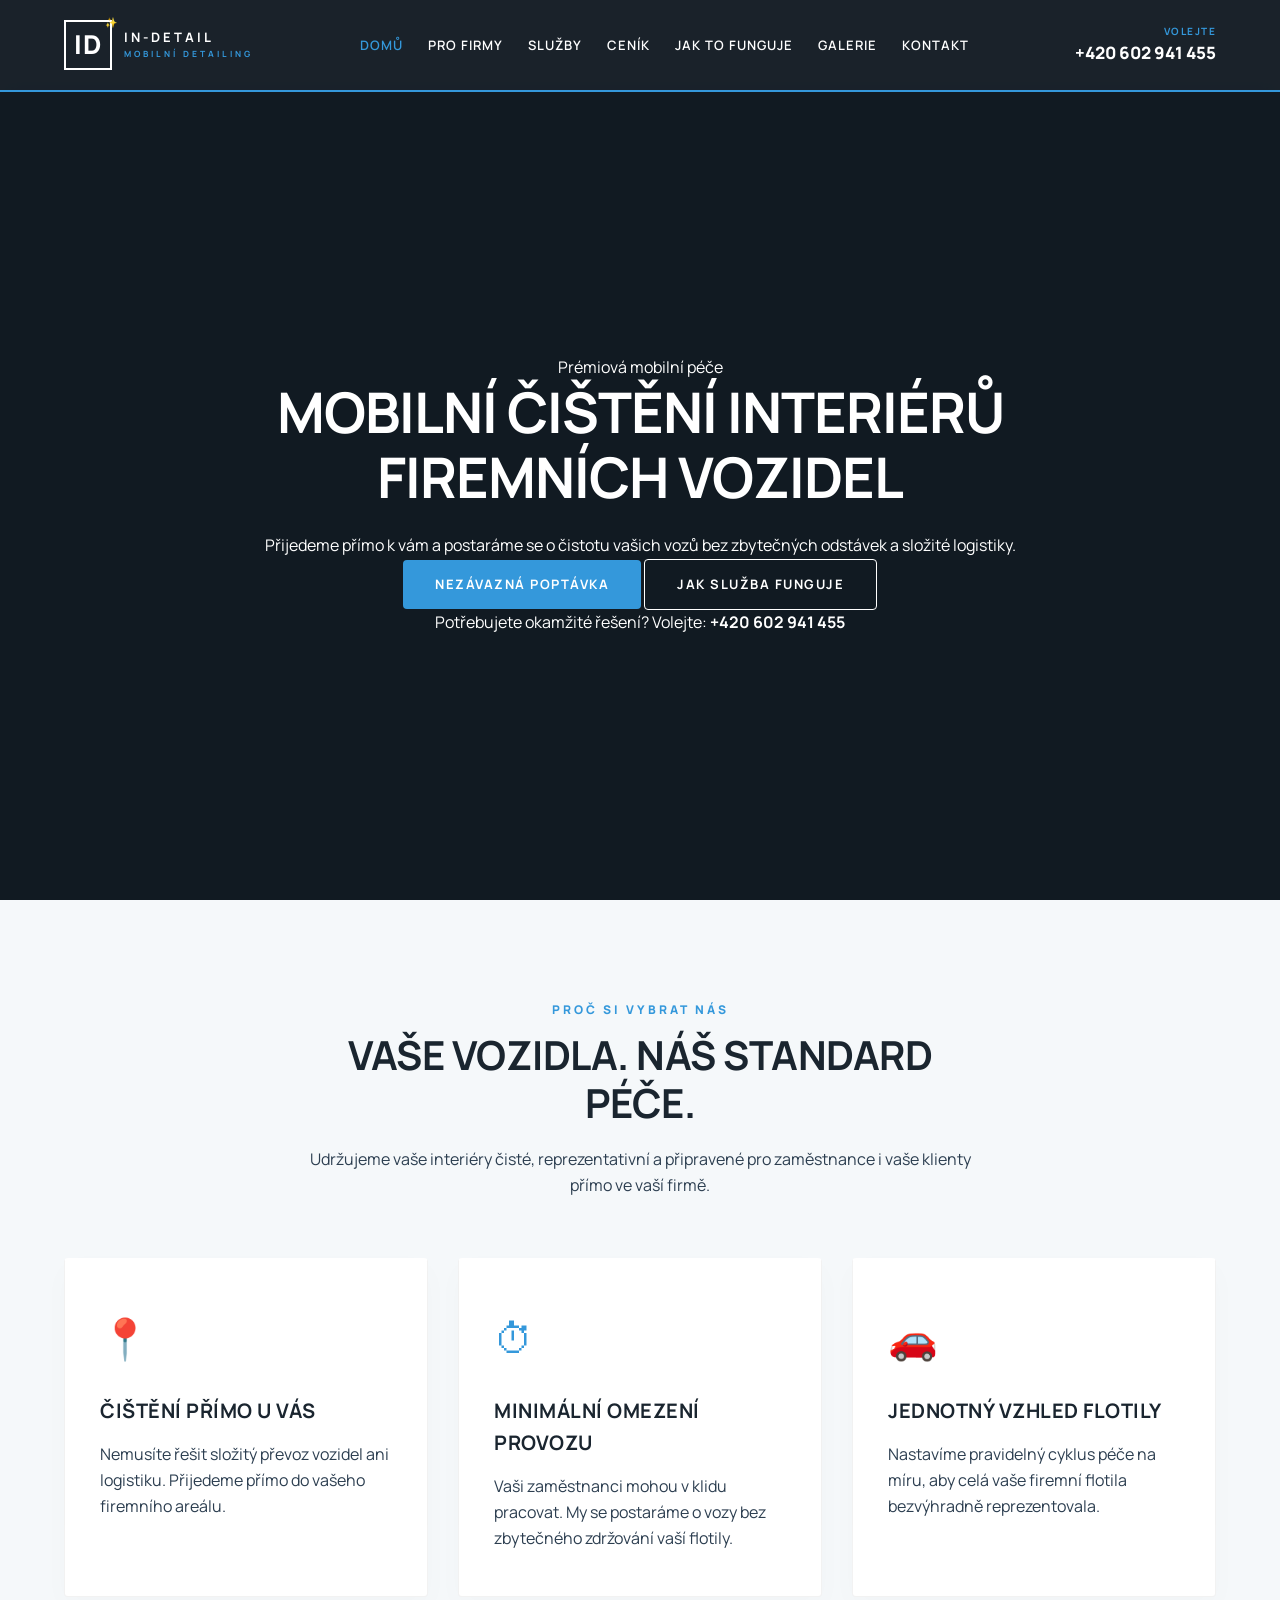
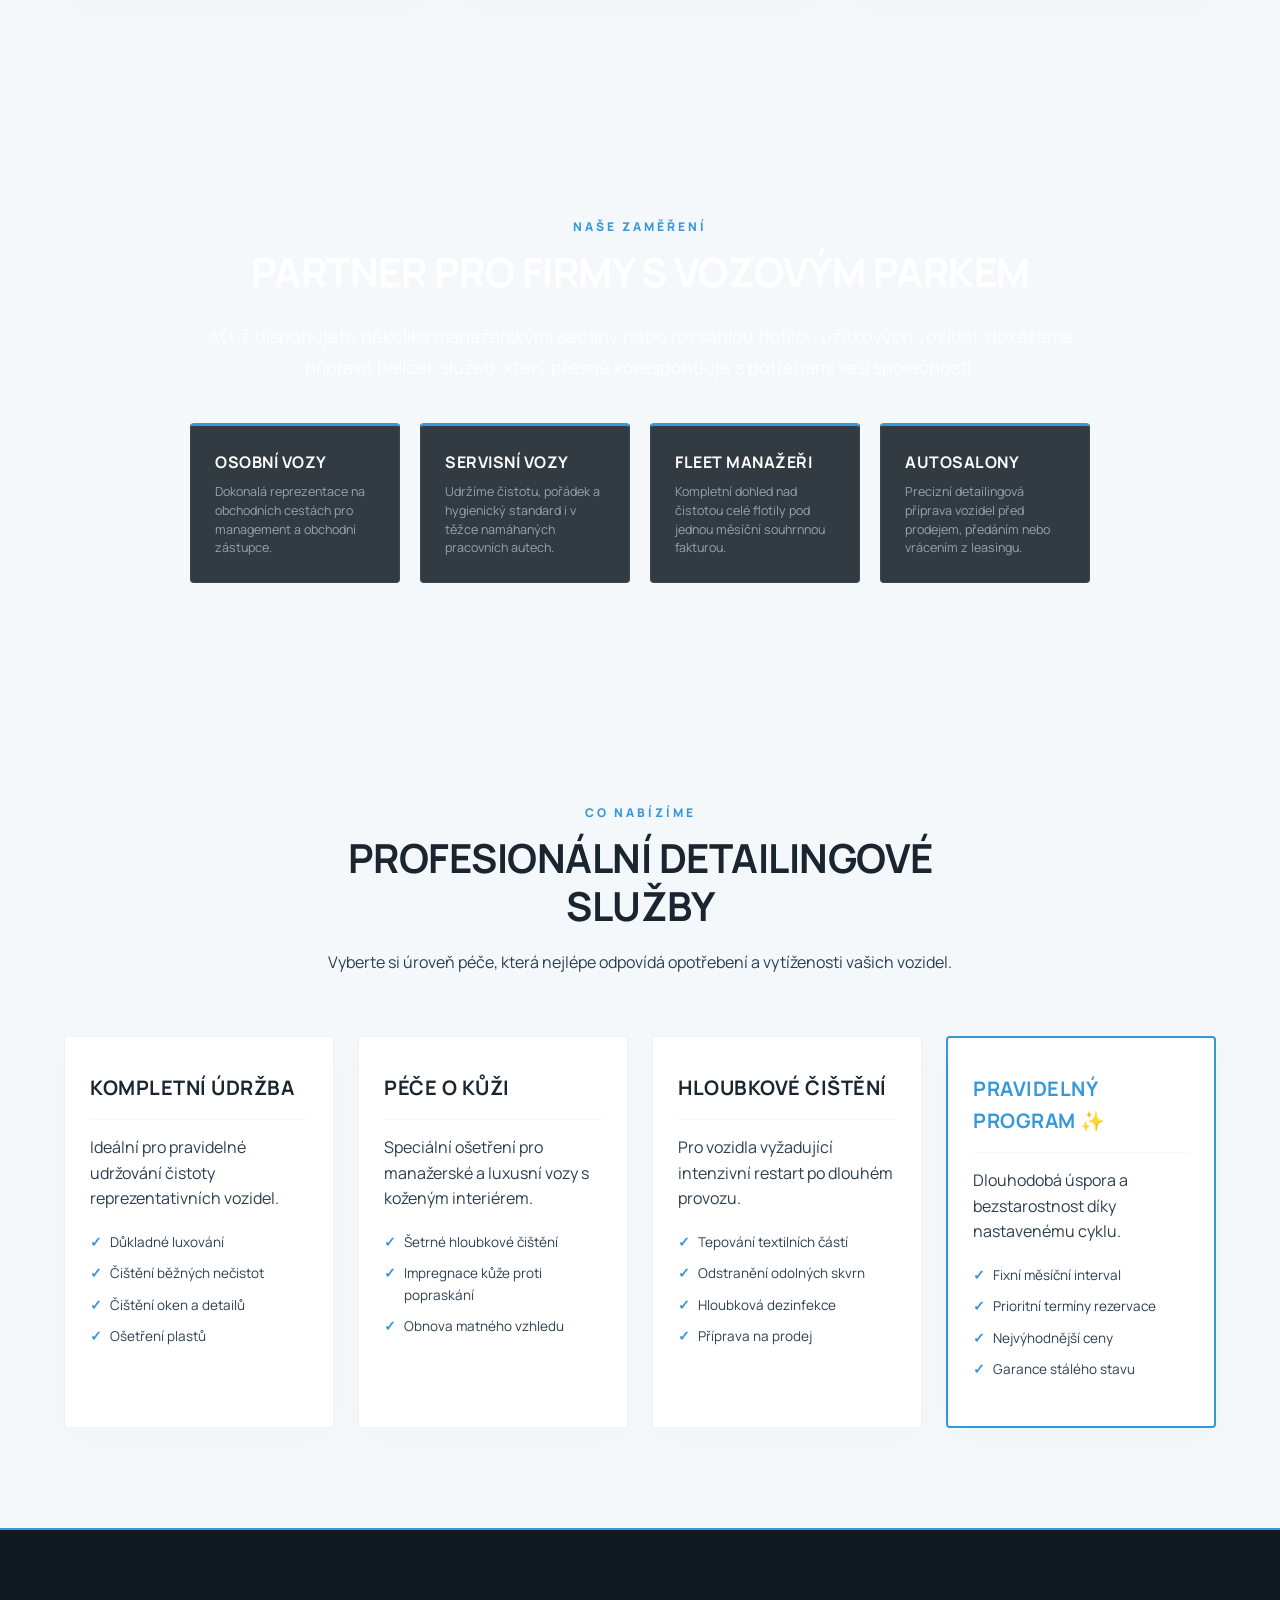
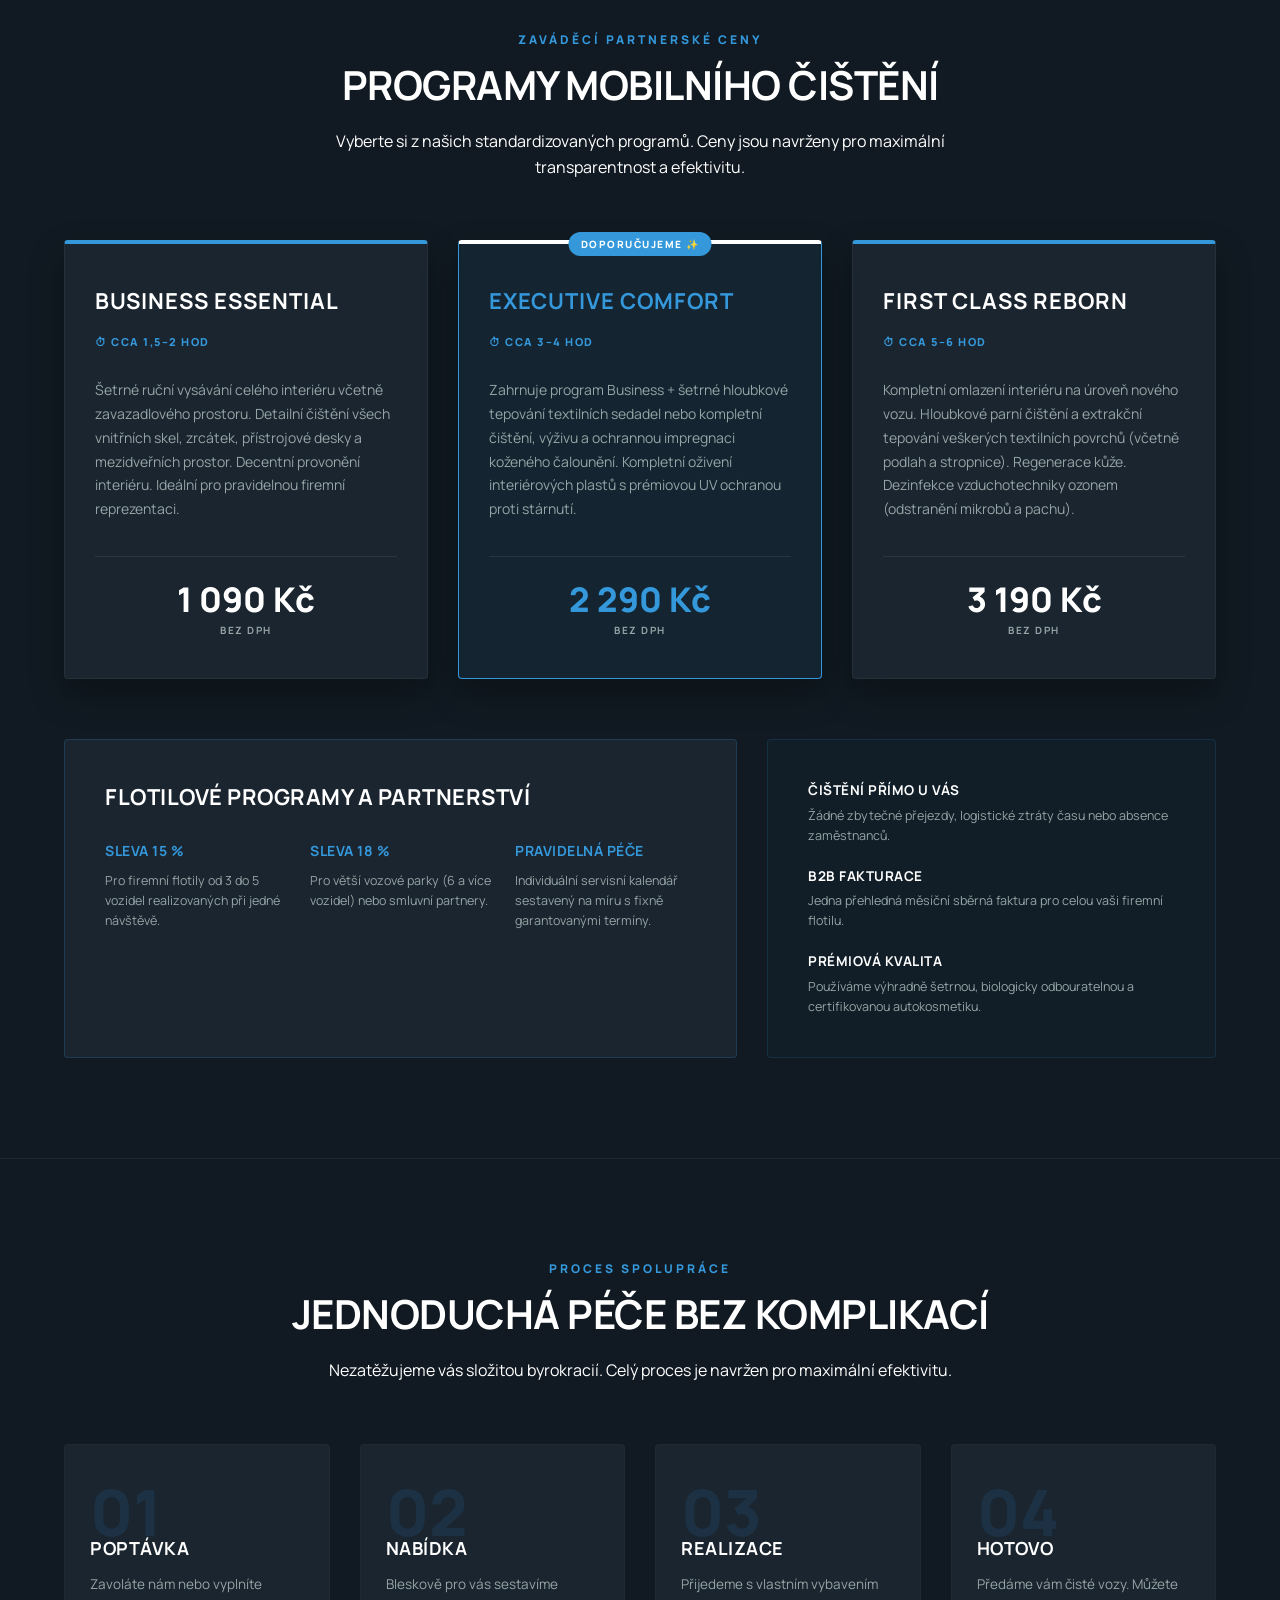
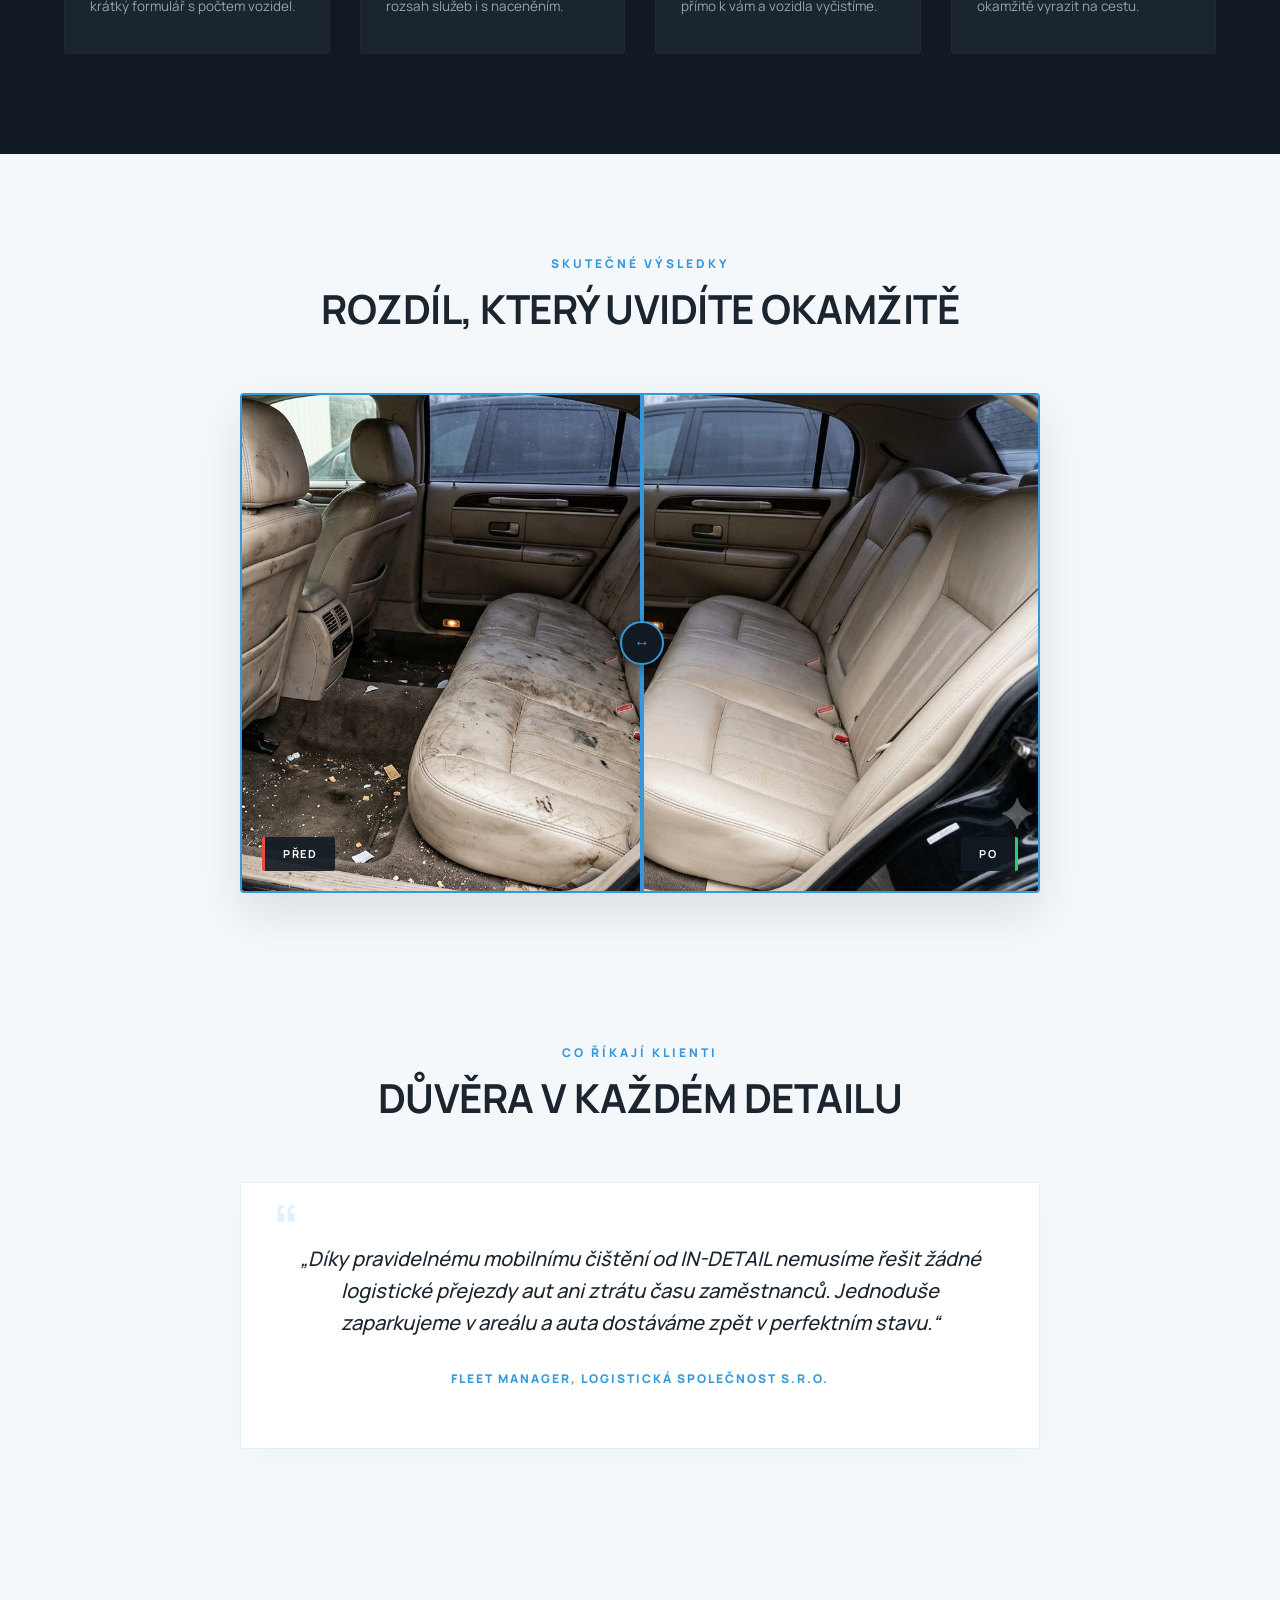
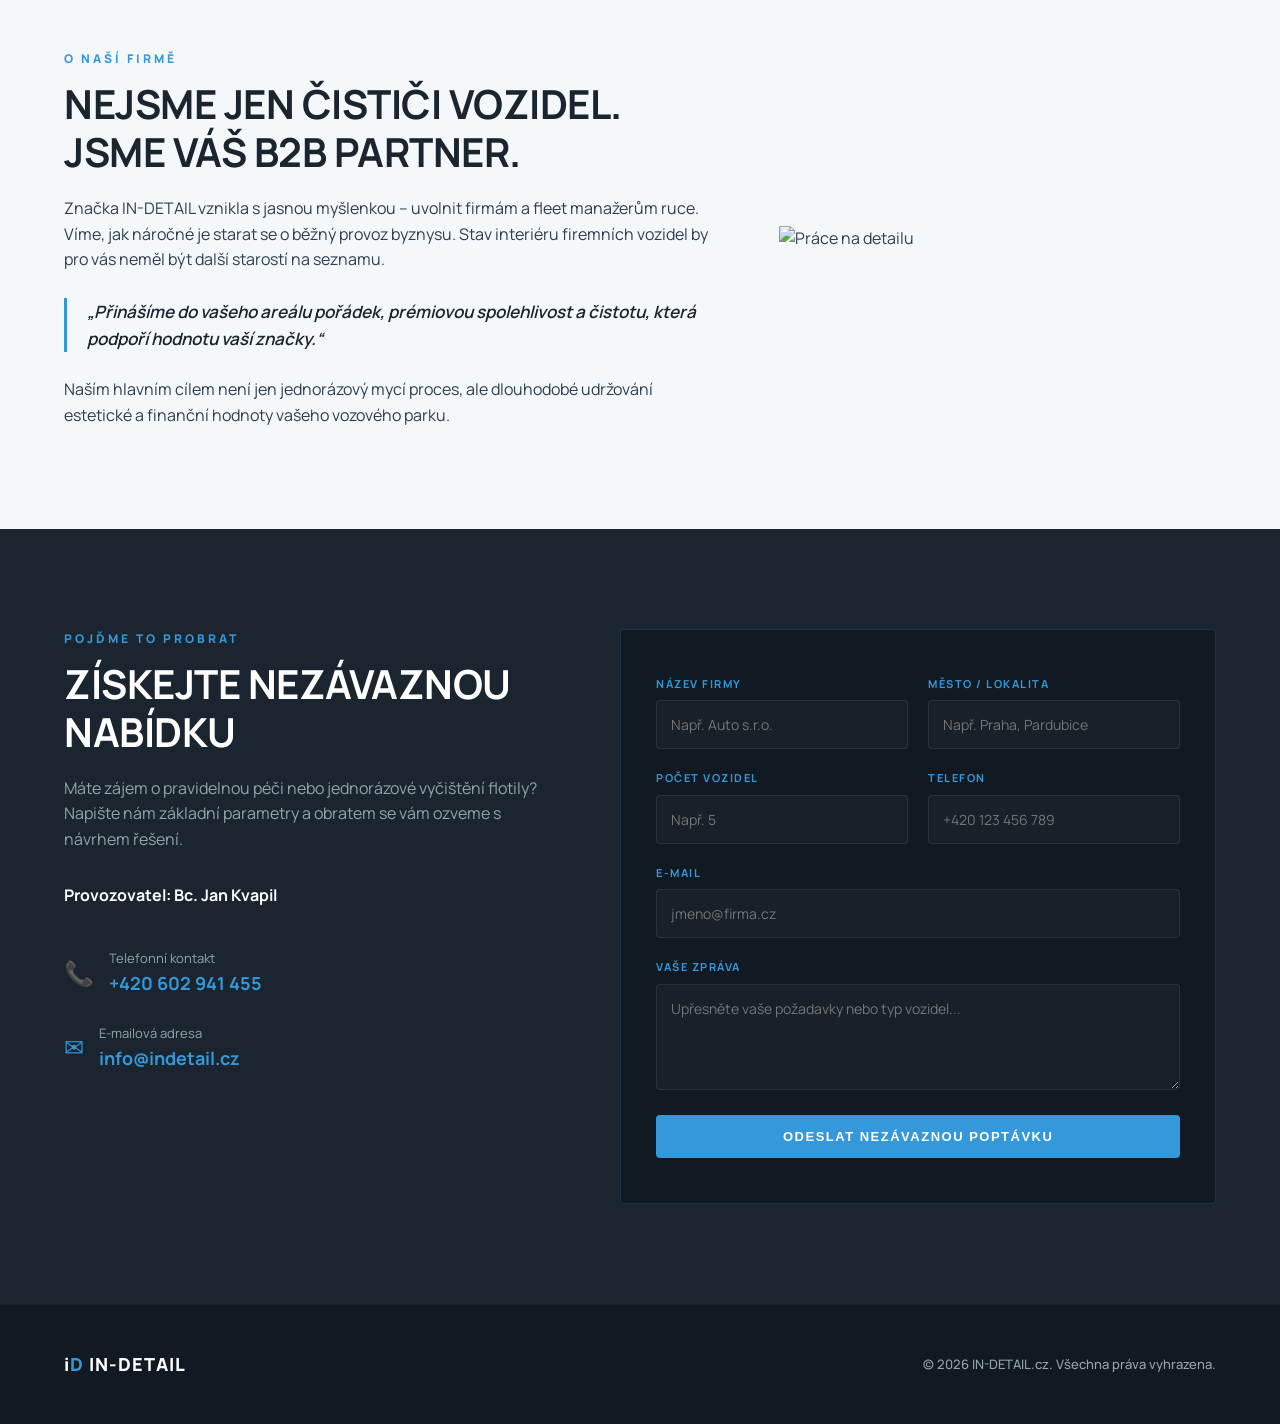
==== index.html @ 108b1999 "Remove slider instruction text from index.html Removed instructional text about using the slider." ====
<!DOCTYPE html>
<html lang="cs">
<head>
    <meta charset="UTF-8">
    <meta name="viewport" content="width=device-width, initial-scale=1.0">
    <title>IN-DETAIL | Mobilní čištění interiérů firemních vozidel</title>
    <link rel="preconnect" href="https://fonts.googleapis.com">
    <link rel="preconnect" href="https://fonts.gstatic.com" crossorigin>
    <link href="https://fonts.googleapis.com/css2?family=Manrope:wght@300;400;500;600;700;800&display=swap" rel="stylesheet">
    
    <style>
        /* --- DESIGN SYSTEM - IN-DETAIL BRANDING (PODLE NÁVRHU INSTAGRAMU) --- */
        :root {
            --primary-dark: #1a252f;      /* Temně antracitová (hlavní pozadí sekcí) */
            --secondary-dark: #111a22;    /* Ještě tmavší šedá pro menu a karty */
            --accent-blue: #3498db;       /* Safírově modrá pro akcenty a důležitá tlačítka */
            --accent-blue-hover: #2980b9; /* Tmavší modrá při najetí myší */
            --bg-light: #f5f8fa;          /* Světlé čisté pozadí pro střídání sekcí */
            --text-dark: #2c3e50;         /* Tmavé písmo pro čitelnost na světlém */
            --text-light: #ffffff;        /* Čistě bílá pro tmavé sekce */
            --text-muted: #95a5a6;        /* Tlumená šedá pro vedlejší texty */
            --font-body: 'Manrope', sans-serif;
            --transition-smooth: all 0.3s cubic-bezier(0.25, 0.8, 0.25, 1);
        }

        /* --- ZÁKLADNÍ RESET --- */
        * {
            box-sizing: border-box;
            margin: 0;
            padding: 0;
            scroll-behavior: smooth;
        }

        body {
            font-family: var(--font-body);
            color: var(--text-dark);
            background-color: var(--bg-light);
            line-height: 1.6;
            overflow-x: hidden;
            padding-top: 90px; /* Kompenzace pro fixní menu */
        }

        h1, h2, h3, h4 {
            font-family: var(--font-body);
            font-weight: 700;
            color: var(--primary-dark);
            letter-spacing: -0.5px;
        }

        a {
            text-decoration: none;
            color: inherit;
            transition: var(--transition-smooth);
        }

        ul {
            list-style: none;
        }

        img {
            max-width: 100%;
            height: auto;
            display: block;
        }

        .container {
            width: 100%;
            max-width: 1200px;
            margin: 0 auto;
            padding: 0 24px;
        }

        /* --- TLAČÍTKA (PRÉMIOVÝ DESIGN) --- */
        .btn {
            display: inline-flex;
            align-items: center;
            justify-content: center;
            padding: 14px 32px;
            font-weight: 700;
            font-size: 13px;
            text-transform: uppercase;
            letter-spacing: 1.5px;
            border-radius: 4px; /* Ostré/minimalistické rohy z návrhu */
            transition: var(--transition-smooth);
            cursor: pointer;
            border: none;
        }

        .btn-primary {
            background-color: var(--accent-blue);
            color: var(--text-light);
        }

        .btn-primary:hover {
            background-color: var(--accent-blue-hover);
            transform: translateY(-2px);
            box-shadow: 0 5px 15px rgba(52, 152, 219, 0.3);
        }

        .btn-secondary {
            background-color: transparent;
            color: var(--text-light);
            border: 1.5px solid var(--text-light);
        }

        .btn-secondary:hover {
            background-color: var(--text-light);
            color: var(--secondary-dark);
            transform: translateY(-2px);
        }

        /* --- HLAVIČKA (STICKY HEADER & NAV) --- */
        header {
            position: fixed;
            top: 0;
            left: 0;
            width: 100%;
            background-color: rgba(17, 26, 34, 0.96); /* Tmavě modrošedá z grafiky */
            backdrop-filter: blur(10px);
            z-index: 1000;
            border-bottom: 2px solid var(--accent-blue); /* Modrá linka z návrhu */
            padding: 20px 0;
            transition: var(--transition-smooth);
        }

        header.scrolled {
            padding: 14px 0;
            background-color: rgba(11, 17, 22, 0.98);
            box-shadow: 0 10px 30px rgba(0,0,0,0.3);
        }

        .nav-wrapper {
            display: flex;
            align-items: center;
            justify-content: space-between;
        }

        /* LOGO PODLE GRAFICKÉHO NÁVRHU */
        .logo-placeholder {
            display: flex;
            align-items: center;
            gap: 12px;
        }

        .logo-placeholder .logo-id {
            font-family: var(--font-body);
            font-size: 26px;
            font-weight: 800;
            color: var(--text-light);
            border: 2px solid var(--text-light);
            padding: 2px 8px;
            letter-spacing: 1px;
            position: relative;
        }

        /* Dekorační hvězdička (detail čistoty) nad logem */
        .logo-placeholder .logo-id::after {
            content: '✨';
            font-size: 10px;
            position: absolute;
            top: -8px;
            right: -8px;
        }

        .logo-placeholder .logo-text {
            font-size: 13px;
            font-weight: 700;
            letter-spacing: 3px;
            text-transform: uppercase;
            color: var(--text-light);
            line-height: 1.1;
        }

        .logo-placeholder .logo-text span {
            color: var(--accent-blue);
        }

        nav ul {
            display: flex;
            gap: 25px;
        }

        nav ul a {
            color: var(--text-light);
            font-size: 13px;
            font-weight: 600;
            text-transform: uppercase;
            letter-spacing: 1px;
        }

        nav ul a:hover, nav ul a.active {
            color: var(--accent-blue);
        }

        .nav-contact {
            display: flex;
            flex-direction: column;
            align-items: flex-end;
        }

        .nav-contact .phone-label {
            font-size: 10px;
            text-transform: uppercase;
            color: var(--accent-blue);
            letter-spacing: 1.5px;
            font-weight: 700;
        }

        .nav-contact .phone-number {
            font-weight: 800;
            font-size: 17px;
            color: var(--text-light);
        }

        .nav-contact .phone-number:hover {
            color: var(--accent-blue);
        }

        /* --- HERO SEKCE S VIDEEM (OPRAVENÁ) --- */
        .hero {
            padding: 120px 0;
            background-color: var(--secondary-dark);
            color: var(--text-light);
            text-align: center;
            position: relative;
            display: flex;
            align-items: center;
            min-height: calc(100vh - 90px);
            overflow: hidden;
            /* Záložní obrázek (přesně ten tvůj se štětečkem), pokud se video ještě načítá */
            background-image: linear-gradient(rgba(17, 26, 34, 0.75), rgba(17, 26, 34, 0.90)), url('https://images.unsplash.com/photo-1619642751034-765dfdf7c58e?q=80&w=1920&auto=format&fit=crop');
            background-size: cover;
            background-position: center;
        }

        /* Samotné video přes celé pozadí */
        .hero-video {
            position: absolute;
            top: 50%;
            left: 50%;
            min-width: 100%;
            min-height: 100%;
            width: auto;
            height: auto;
            z-index: 1;
            transform: translate(-50%, -50%);
            object-fit: cover;
        }

        /* Tmavá vrstva pro maximální čitelnost */
        .hero-overlay {
            position: absolute;
            top: 0;
            left: 0;
            width: 100%;
            height: 100%;
            background: linear-gradient(rgba(17, 26, 34, 0.75), rgba(17, 26, 34, 0.90));
            z-index: 2;
        }

        /* Obsah nad vším ostatním */
        .hero .container {
            position: relative;
            z-index: 3;
        }

        /* OPRAVA: Vynucení bílé barvy pro hlavní nadpis v hero sekci */
        .hero h1 {
            color: var(--text-light) !important;
            font-size: 56px;
            line-height: 1.15;
            margin-bottom: 24px;
            max-width: 950px;
            margin-left: auto;
            margin-right: auto;
            text-transform: uppercase;
            letter-spacing: -1px;
        }
        /* --- OBECNÉ SEKCE --- */
        section {
            padding: 100px 0;
        }

        .section-header {
            text-align: center;
            margin-bottom: 60px;
            max-width: 700px;
            margin-left: auto;
            margin-right: auto;
        }

        .section-tag {
            color: var(--accent-blue);
            font-size: 12px;
            text-transform: uppercase;
            letter-spacing: 3px;
            font-weight: 800;
            margin-bottom: 12px;
            display: block;
        }

        .section-title {
            font-size: 40px;
            line-height: 1.2;
            margin-bottom: 20px;
            text-transform: uppercase;
            color: var(--primary-dark);
        }

        /* --- BENEFITY --- */
        .benefits-grid {
            display: grid;
            grid-template-columns: repeat(3, 1fr);
            gap: 30px;
        }

        .benefit-card {
            background-color: var(--text-light);
            padding: 45px 35px;
            border-radius: 4px;
            box-shadow: 0 10px 30px rgba(0,0,0,0.02);
            border: 1px solid rgba(0, 0, 0, 0.05);
            border-top: 3px solid transparent;
            transition: var(--transition-smooth);
        }

        .benefit-card:hover {
            border-top: 3px solid var(--accent-blue);
            transform: translateY(-5px);
            box-shadow: 0 15px 35px rgba(0,0,0,0.06);
        }

        .benefit-icon {
            font-size: 40px;
            color: var(--accent-blue);
            margin-bottom: 25px;
        }

        .benefit-card h3 {
            font-size: 20px;
            margin-bottom: 15px;
            text-transform: uppercase;
            letter-spacing: 0.5px;
        }

        /* --- SEKCE PRO FIRMY (OPRAVENÝ A VYČIŠTĚNÝ DESIGN) --- */
        .companies {
            background-color: var(--primary-dark);
            color: var(--text-light);
            /* Fotka flotily na pozadí s tmavým překrytím pro skvělou čitelnost textu */
            background-image: linear-gradient(rgba(17, 26, 34, 0.85), rgba(17, 26, 34, 0.85)), url('flotila.jpg');
            background-size: cover;
            background-position: center;
            background-attachment: fixed; /* Parallax efekt - pozadí se při skrolování jemně hýbe */
            padding: 120px 0;
            position: relative;
        }

        .companies .section-title {
            color: var(--text-light) !important;
            margin-bottom: 25px;
        }

        .companies-layout {
            display: flex;
            flex-direction: column;
            gap: 40px;
        }

        .companies-content {
            max-width: 900px;
            margin: 0 auto;
            text-align: center;
        }

        .companies-content p.intro-text {
            font-size: 18px;
            color: var(--text-light) !important; /* Změna na bílou, aby text na tmavé fotce zářil */
            opacity: 0.9;
            line-height: 1.7;
            margin-bottom: 40px;
        }

        .companies-list {
            display: grid;
            grid-template-columns: repeat(4, 1fr); /* 4 sloupce vedle sebe na desktopu */
            gap: 20px;
            text-align: left;
        }

        .company-item {
            background-color: rgba(17, 26, 34, 0.85); /* Mírně průhledné tmavé boxíky, aby ladily s pozadím */
            padding: 24px;
            border-radius: 4px;
            border: 1px solid rgba(255, 255, 255, 0.05);
            border-top: 3px solid var(--accent-blue); /* Modrý akcent nahoře */
            transition: var(--transition-smooth);
            backdrop-filter: blur(5px); /* Moderní efekt jemného rozostření pod boxíky */
        }

        .company-item:hover {
            transform: translateY(-3px);
            border-top-color: var(--text-light);
            background-color: rgba(17, 26, 34, 0.95);
        }

        .company-item h4 {
            color: var(--text-light);
            font-size: 16px;
            margin-bottom: 8px;
            text-transform: uppercase;
            letter-spacing: 0.5px;
        }

        .company-item p {
            font-size: 12.5px;
            color: var(--text-muted);
            line-height: 1.5;
        }
        /* Responsivita pro nové rozložení */
        @media (max-width: 1024px) {
            .companies-list {
                grid-template-columns: repeat(2, 1fr); /* Na tabletech 2x2 */
            }
            .companies-image {
                height: 300px;
            }
        }

        @media (max-width: 768px) {
            .companies-list {
                grid-template-columns: 1fr; /* Na mobilu pod sebou */
            }
            .companies-image {
                height: 200px;
            }
        }
        /* --- SEKCE SLUŽBY --- */
        .services-grid {
            display: grid;
            grid-template-columns: repeat(4, 1fr);
            gap: 24px;
        }

        .service-card {
            background: var(--text-light);
            border-radius: 4px;
            border: 1px solid rgba(0, 0, 0, 0.05);
            overflow: hidden;
            box-shadow: 0 10px 30px rgba(0,0,0,0.02);
            display: flex;
            flex-direction: column;
            height: 100%;
            transition: var(--transition-smooth);
        }

        .service-card:hover {
            transform: translateY(-5px);
            box-shadow: 0 15px 35px rgba(0,0,0,0.05);
        }

        .service-body {
            padding: 35px 25px;
            display: flex;
            flex-direction: column;
            flex-grow: 1;
        }

        .service-body h3 {
            font-size: 20px;
            margin-bottom: 15px;
            text-transform: uppercase;
            letter-spacing: 0.5px;
            border-bottom: 1.5px solid var(--bg-light);
            padding-bottom: 15px;
        }

        .service-features {
            margin-top: 20px;
            flex-grow: 1;
        }

        .service-features li {
            font-size: 13.5px;
            margin-bottom: 10px;
            position: relative;
            padding-left: 20px;
            color: var(--text-dark);
        }

        .service-features li::before {
            content: '✓';
            color: var(--accent-blue);
            position: absolute;
            left: 0;
            font-weight: bold;
        }

        /* --- SEKCE: CENÍK (INSTAGRAM PROFIL CARD STYL) --- */
        .pricing-section {
            background-color: var(--secondary-dark);
            color: var(--text-light);
            border-top: 2px solid var(--accent-blue);
        }

        .pricing-section .section-title {
            color: var(--text-light);
        }

        .programs-grid {
            display: grid;
            grid-template-columns: repeat(3, 1fr);
            gap: 30px;
            margin-bottom: 40px;
        }

        .program-card-detail {
            background-color: var(--primary-dark);
            border-top: 4px solid var(--accent-blue);
            border-radius: 4px;
            padding: 40px 30px;
            display: flex;
            flex-direction: column;
            justify-content: space-between;
            box-shadow: 0 15px 35px rgba(0, 0, 0, 0.3);
            transition: var(--transition-smooth);
            border-left: 1px solid rgba(255, 255, 255, 0.05);
            border-right: 1px solid rgba(255, 255, 255, 0.05);
            border-bottom: 1px solid rgba(255, 255, 255, 0.05);
        }

        .program-card-detail:hover {
            transform: translateY(-5px);
            box-shadow: 0 20px 45px rgba(52, 152, 219, 0.15);
        }

        /* EXKLUZIVNÍ STRUKTURA PRO ZVÝRAZNĚNOU KARTU ✨ */
        .program-card-detail.featured {
            border-top-color: var(--text-light);
            background-color: rgba(52, 152, 219, 0.08);
            border-left: 1.5px solid var(--accent-blue);
            border-right: 1.5px solid var(--accent-blue);
            border-bottom: 1.5px solid var(--accent-blue);
            position: relative;
        }

        .program-card-detail.featured::before {
            content: 'DOPORUČUJEME ✨';
            position: absolute;
            top: -12px;
            left: 50%;
            transform: translateX(-50%);
            background: var(--accent-blue);
            color: var(--text-light);
            font-size: 10px;
            font-weight: 800;
            padding: 4px 12px;
            border-radius: 20px;
            letter-spacing: 1.5px;
        }

        .program-header {
            margin-bottom: 25px;
        }

        .program-title {
            font-size: 22px;
            color: var(--text-light);
            margin-bottom: 8px;
            letter-spacing: 1px;
            text-transform: uppercase;
        }

        .program-time {
            font-size: 11px;
            color: var(--accent-blue);
            text-transform: uppercase;
            letter-spacing: 1.5px;
            font-weight: 800;
        }

        .program-desc {
            font-size: 14px;
            color: var(--text-muted);
            line-height: 1.7;
            margin-bottom: 35px;
            flex-grow: 1;
        }

        .program-price-box {
            border-top: 1.5px solid rgba(255, 255, 255, 0.08);
            padding-top: 25px;
            text-align: center;
        }

        .program-price {
            font-size: 34px;
            font-weight: 800;
            color: var(--text-light);
            line-height: 1;
        }

        .program-price-vat {
            font-size: 10px;
            color: var(--text-muted);
            text-transform: uppercase;
            letter-spacing: 1.5px;
            margin-top: 6px;
            font-weight: 700;
        }

        /* Spodní doplňující info k ceníku */
        .pricing-meta {
            display: grid;
            grid-template-columns: 1.2fr 0.8fr;
            gap: 30px;
            margin-top: 60px;
        }

        .pricing-fleet {
            background-color: var(--primary-dark);
            border: 1.5px solid rgba(52, 152, 219, 0.2);
            border-radius: 4px;
            padding: 40px;
        }

        .pricing-fleet h3 {
            font-size: 22px;
            color: var(--text-light);
            margin-bottom: 25px;
            text-transform: uppercase;
            letter-spacing: 0.5px;
        }

        .fleet-items-grid {
            display: grid;
            grid-template-columns: repeat(3, 1fr);
            gap: 24px;
        }

        .fleet-box-item strong {
            display: block;
            font-size: 14px;
            color: var(--accent-blue);
            margin-bottom: 8px;
            text-transform: uppercase;
            letter-spacing: 0.5px;
        }

        .fleet-box-item p {
            font-size: 12.5px;
            color: var(--text-muted);
        }

        .pricing-extra-benefits {
            background-color: rgba(52, 152, 219, 0.03);
            border: 1.5px solid rgba(52, 152, 219, 0.15);
            border-radius: 4px;
            padding: 40px;
            display: flex;
            flex-direction: column;
            gap: 20px;
        }

        .extra-benefit-item strong {
            display: block;
            font-size: 13.5px;
            color: var(--text-light);
            margin-bottom: 4px;
            text-transform: uppercase;
            letter-spacing: 0.5px;
        }

        .extra-benefit-item p {
            font-size: 12.5px;
            color: var(--text-muted);
        }

        /* --- JAK TO FUNGUJE --- */
        .how-it-works {
            background-color: var(--secondary-dark);
            color: var(--text-light);
            border-top: 1.5px solid rgba(255, 255, 255, 0.05);
        }

        .how-it-works .section-title {
            color: var(--text-light);
        }

        .steps-grid {
            display: grid;
            grid-template-columns: repeat(4, 1fr);
            gap: 30px;
            position: relative;
        }

        .step-card {
            position: relative;
            background-color: var(--primary-dark);
            padding: 35px 25px;
            border-radius: 4px;
            border: 1.5px solid rgba(255, 255, 255, 0.02);
        }

        .step-number {
            font-size: 64px;
            color: rgba(52, 152, 219, 0.12);
            line-height: 1;
            margin-bottom: -10px;
            font-weight: 900;
        }

        .step-card h3 {
            color: var(--text-light);
            font-size: 18px;
            margin-bottom: 12px;
            text-transform: uppercase;
            letter-spacing: 0.5px;
        }

        .step-card p {
            color: var(--text-muted);
            font-size: 13.5px;
        }

        /* --- INTERAKTIVNÍ SROVNÁVACÍ GALERIE (PŘED / PO) --- */
        .gallery-section {
            background-color: var(--bg-light);
        }

        .comparison-container {
            position: relative;
            width: 100%;
            max-width: 800px;
            height: 500px;
            margin: 0 auto;
            overflow: hidden;
            border-radius: 4px;
            box-shadow: 0 20px 50px rgba(0,0,0,0.1);
            border: 2px solid var(--accent-blue);
        }

        .comparison-img {
            position: absolute;
            top: 0;
            left: 0;
            width: 100%;
            height: 100%;
            background-size: cover;
            background-position: center;
        }

        .img-after {
            background-image: url('https://images.unsplash.com/photo-1486006920555-c77dce18193b?q=80&w=1200&auto=format&fit=crop');
        }

        .img-before {
            background-image: url('https://images.unsplash.com/photo-1619642751034-765dfdf7c58e?q=80&w=1200&auto=format&fit=crop');
            width: 50%;
        }

        .slider-handle {
            position: absolute;
            top: 0;
            bottom: 0;
            left: 50%;
            width: 4px;
            background-color: var(--accent-blue);
            cursor: ew-resize;
            z-index: 10;
        }

        .slider-button {
            position: absolute;
            top: 50%;
            left: 50%;
            transform: translate(-50%, -50%);
            width: 44px;
            height: 44px;
            background-color: var(--secondary-dark);
            border: 2px solid var(--accent-blue);
            border-radius: 50%;
            display: flex;
            align-items: center;
            justify-content: center;
            color: var(--accent-blue);
            font-weight: bold;
            font-size: 16px;
            pointer-events: none;
            box-shadow: 0 4px 15px rgba(0,0,0,0.4);
        }

        .img-label {
            position: absolute;
            bottom: 20px;
            background-color: rgba(17, 26, 34, 0.9);
            color: var(--text-light);
            padding: 8px 18px;
            font-size: 11px;
            text-transform: uppercase;
            letter-spacing: 1.5px;
            border-radius: 2px;
            z-index: 5;
            pointer-events: none;
            font-weight: 700;
        }

        .label-before {
            left: 20px;
            border-left: 3px solid #e74c3c;
        }

        .label-after {
            right: 20px;
            border-right: 3px solid #2ecc71;
        }

        /* --- REFERENCE --- */
        .testimonials {
            background-color: var(--bg-light);
            padding-top: 50px;
        }

        .testimonial-box {
            max-width: 800px;
            margin: 0 auto;
            background-color: var(--text-light);
            padding: 60px 40px;
            border-radius: 4px;
            box-shadow: 0 10px 40px rgba(0,0,0,0.02);
            text-align: center;
            border: 1.5px solid rgba(52, 152, 219, 0.15);
            position: relative;
        }

        .testimonial-box::before {
            content: "“";
            font-size: 80px;
            color: rgba(52, 152, 219, 0.15);
            position: absolute;
            top: 10px;
            left: 30px;
            line-height: 1;
        }

        .testimonial-text {
            font-size: 20px;
            font-style: italic;
            color: var(--primary-dark);
            line-height: 1.6;
            margin-bottom: 30px;
            font-weight: 500;
        }

        .testimonial-author {
            font-weight: 800;
            text-transform: uppercase;
            font-size: 12px;
            letter-spacing: 2px;
            color: var(--accent-blue);
        }

        /* --- O NÁS --- */
        .about-layout {
            display: grid;
            grid-template-columns: 1.2fr 0.8fr;
            gap: 60px;
            align-items: center;
        }

        .about-text h3 {
            font-size: 28px;
            margin-bottom: 20px;
            text-transform: uppercase;
        }

        .about-quote {
            border-left: 3px solid var(--accent-blue);
            padding-left: 20px;
            margin: 25px 0;
            font-style: italic;
            font-size: 17px;
            color: var(--primary-dark);
            font-weight: 600;
        }

        /* --- KONTAKT A FORMULÁŘ --- */
        .contact {
            background-color: var(--primary-dark);
            color: var(--text-light);
        }

        .contact .section-title {
            color: var(--text-light);
        }

        .contact-layout {
            display: grid;
            grid-template-columns: 1fr 1.2fr;
            gap: 60px;
        }

        .contact-info h3 {
            color: var(--text-light);
            font-size: 28px;
            margin-bottom: 20px;
            text-transform: uppercase;
        }

        .contact-info p {
            color: var(--text-muted);
            margin-bottom: 30px;
        }

        .contact-details {
            margin-top: 40px;
        }

        .contact-detail-item {
            display: flex;
            align-items: center;
            gap: 15px;
            margin-bottom: 25px;
        }

        .contact-detail-item .icon {
            color: var(--accent-blue);
            font-size: 24px;
        }

        .contact-detail-item a {
            color: var(--text-light);
            font-size: 18px;
            font-weight: 700;
        }

        .contact-detail-item a:hover {
            color: var(--accent-blue);
        }

        /* Kontaktní formulář (Instagramový styl) */
        .contact-form {
            background-color: var(--secondary-dark);
            border: 1.5px solid rgba(52, 152, 219, 0.2);
            padding: 45px 35px;
            border-radius: 4px;
            position: relative;
        }

        .form-grid {
            display: grid;
            grid-template-columns: 1fr 1fr;
            gap: 20px;
            margin-bottom: 25px;
        }

        .form-group {
            display: flex;
            flex-direction: column;
            gap: 8px;
        }

        .form-group-full {
            grid-column: span 2;
        }

        .form-group label {
            font-size: 11px;
            text-transform: uppercase;
            letter-spacing: 1.5px;
            color: var(--accent-blue);
            font-weight: 700;
        }

        .form-group input, .form-group textarea {
            background-color: rgba(255,255,255,0.03);
            border: 1px solid rgba(255,255,255,0.08);
            padding: 14px;
            border-radius: 4px;
            color: var(--text-light);
            font-family: var(--font-body);
            font-size: 14px;
            transition: var(--transition-smooth);
        }

        .form-group input:focus, .form-group textarea:focus {
            outline: none;
            border-color: var(--accent-blue);
            background-color: rgba(255,255,255,0.06);
        }

        .form-success-message {
            display: none;
            position: absolute;
            top: 0;
            left: 0;
            width: 100%;
            height: 100%;
            background-color: var(--secondary-dark);
            border-radius: 4px;
            display: flex;
            flex-direction: column;
            align-items: center;
            justify-content: center;
            text-align: center;
            padding: 40px;
            z-index: 10;
            opacity: 0;
            transition: opacity 0.5s ease;
            pointer-events: none;
        }

        .form-success-message.show {
            display: flex;
            opacity: 1;
            pointer-events: auto;
        }

        .success-icon {
            font-size: 64px;
            color: var(--accent-blue);
            margin-bottom: 20px;
        }

        .success-title {
            font-size: 32px;
            color: var(--text-light);
            margin-bottom: 10px;
            text-transform: uppercase;
        }

        /* --- PATIČKA --- */
        footer {
            background-color: var(--secondary-dark);
            color: var(--text-muted);
            padding: 45px 0;
            border-top: 1.5px solid rgba(255,255,255,0.03);
            font-size: 13px;
            font-weight: 500;
        }

        .footer-wrapper {
            display: flex;
            justify-content: space-between;
            align-items: center;
        }

        .footer-logo {
            font-size: 18px;
            font-weight: 800;
            color: var(--text-light);
            letter-spacing: 1px;
        }

        .footer-logo span {
            color: var(--accent-blue);
        }

        /* --- RESPONSIVITA --- */
        @media (max-width: 1024px) {
            .services-grid {
                grid-template-columns: repeat(2, 1fr);
            }
            .programs-grid {
                grid-template-columns: 1fr;
                gap: 25px;
            }
            .pricing-meta {
                grid-template-columns: 1fr;
            }
            .steps-grid {
                grid-template-columns: repeat(2, 1fr);
            }
            .hero h1 {
                font-size: 44px;
            }
            .comparison-container {
                height: 400px;
            }
        }

        @media (max-width: 768px) {
            header {
                padding: 12px 0;
            }
            nav {
                display: none;
            }
            .benefits-grid, .companies-layout, .contact-layout, .about-layout {
                grid-template-columns: 1fr;
            }
            .services-grid, .steps-grid {
                grid-template-columns: 1fr;
            }
            .fleet-items-grid {
                grid-template-columns: 1fr;
                gap: 15px;
            }
            .form-grid {
                grid-template-columns: 1fr;
            }
            .form-group-full {
                grid-column: span 1;
            }
            .hero {
                padding-top: 130px;
                padding-bottom: 60px;
            }
            .hero h1 {
                font-size: 32px;
            }
            .section-title {
                font-size: 28px;
            }
            .hero-actions {
                flex-direction: column;
                gap: 12px;
            }
            .footer-wrapper {
                flex-direction: column;
                gap: 20px;
                text-align: center;
            }
            .comparison-container {
                height: 300px;
            }
        }
    </style>
</head>
<body>

    <header id="main-header">
        <div class="container nav-wrapper">
            <div class="logo-placeholder">
                <div class="logo-id">ID</div>
                <div class="logo-text">IN-DETAIL<br><span style="font-size: 8.5px; color: var(--accent-blue);">mobilní detailing</span></div>
            </div>
            <nav>
                <ul>
                    <li><a href="#domu" class="nav-link active">Domů</a></li>
                    <li><a href="#pro-firmy" class="nav-link">Pro firmy</a></li>
                    <li><a href="#sluzby" class="nav-link">Služby</a></li>
                    <li><a href="#cenik" class="nav-link">Ceník</a></li>
                    <li><a href="#jak-to-funguje" class="nav-link">Jak to funguje</a></li>
                    <li><a href="#galerie" class="nav-link">Galerie</a></li>
                    <li><a href="#kontakt" class="nav-link">Kontakt</a></li>
                </ul>
            </nav>
            <div class="nav-contact">
                <span class="phone-label">Volejte </span>
                <a href="tel:+420602941455" class="phone-number">+420 602 941 455</a>
            </div>
        </div>
    </header>

    <section id="domu" class="hero">
        <!-- Lokální video stažené přímo na GitHubu -->
        <video autoplay loop muted playsinline class="hero-video">
            <source src="hero-video.mp4" type="video/mp4">
        </video>
        <!-- Tmavý filtr -->
        <div class="hero-overlay"></div>

        <div class="container">
            <p class="subtitle">Prémiová mobilní péče</p>
            <h1>Mobilní čištění interiérů firemních vozidel</h1>
            <p class="description">Přijedeme přímo k vám a postaráme se o čistotu vašich vozů bez zbytečných odstávek a složité logistiky.</p>
            
            <div class="hero-actions">
                <a href="#kontakt" class="btn btn-primary">Nezávazná poptávka</a>
                <a href="#jak-to-funguje" class="btn btn-secondary">Jak služba funguje</a>
            </div>

            <div class="hero-phone-alert">
                <span>Potřebujete okamžité řešení? Volejte:</span>
                <strong><a href="tel:+420602941455">+420 602 941 455</a></strong>
            </div>
        </div>
    </section>
    
    <section class="benefits">
        <div class="container">
            <div class="section-header">
                <span class="section-tag">Proč si vybrat nás</span>
                <h2 class="section-title">Vaše vozidla. Náš standard péče.</h2>
                <p>Udržujeme vaše interiéry čisté, reprezentativní a připravené pro zaměstnance i vaše klienty přímo ve vaší firmě.</p>
            </div>
            
            <div class="benefits-grid">
                <div class="benefit-card">
                    <div class="benefit-icon">📍</div>
                    <h3>Čištění přímo u vás</h3>
                    <p>Nemusíte řešit složitý převoz vozidel ani logistiku. Přijedeme přímo do vašeho firemního areálu.</p>
                </div>
                <div class="benefit-card">
                    <div class="benefit-icon">⏱</div>
                    <h3>Minimální omezení provozu</h3>
                    <p>Vaši zaměstnanci mohou v klidu pracovat. My se postaráme o vozy bez zbytečného zdržování vaší flotily.</p>
                </div>
                <div class="benefit-card">
                    <div class="benefit-icon">🚗</div>
                    <h3>Jednotný vzhled flotily</h3>
                    <p>Nastavíme pravidelný cyklus péče na míru, aby celá vaše firemní flotila bezvýhradně reprezentovala.</p>
                </div>
            </div>
        </div>
    </section>

    <section id="pro-firmy" class="companies">
        <div class="container companies-layout">
        
            <!-- Obsah pod fotkou -->
            <div class="companies-content">
                <span class="section-tag">Naše zaměření</span>
                <h2 class="section-title">Partner pro firmy s vozovým parkem</h2>
                <p class="intro-text">Ať už disponujete několika manažerskými sedany nebo rozsáhlou flotilou užitkových vozidel, dokážeme připravit balíček služeb, který přesně koresponduje s potřebami vaší společnosti.</p>
                
                <!-- Karty zarovnané vedle sebe -->
                <div class="companies-list">
                    <div class="company-item">
                        <h4>Osobní vozy</h4>
                        <p>Dokonalá reprezentace na obchodních cestách pro management a obchodní zástupce.</p>
                    </div>
                    <div class="company-item">
                        <h4>Servisní vozy</h4>
                        <p>Udržíme čistotu, pořádek a hygienický standard i v těžce namáhaných pracovních autech.</p>
                    </div>
                    <div class="company-item">
                        <h4>Fleet manažeři</h4>
                        <p>Kompletní dohled nad čistotou celé flotily pod jednou měsíční souhrnnou fakturou.</p>
                    </div>
                    <div class="company-item">
                        <h4>Autosalony</h4>
                        <p>Precizní detailingová příprava vozidel před prodejem, předáním nebo vrácením z leasingu.</p>
                    </div>
                </div>
            </div>

        </div>
    </section>
    <section id="sluzby" class="services">
        <div class="container">
            <div class="section-header">
                <span class="section-tag">Co nabízíme</span>
                <h2 class="section-title">Profesionální detailingové služby</h2>
                <p>Vyberte si úroveň péče, která nejlépe odpovídá opotřebení a vytíženosti vašich vozidel.</p>
            </div>

            <div class="services-grid">
                <div class="service-card">
                    <div class="service-body">
                        <h3>Kompletní údržba</h3>
                        <p>Ideální pro pravidelné udržování čistoty reprezentativních vozidel.</p>
                        <ul class="service-features">
                            <li>Důkladné luxování</li>
                            <li>Čištění běžných nečistot</li>
                            <li>Čištění oken a detailů</li>
                            <li>Ošetření plastů</li>
                        </ul>
                    </div>
                </div>
                <div class="service-card">
                    <div class="service-body">
                        <h3>Péče o kůži</h3>
                        <p>Speciální ošetření pro manažerské a luxusní vozy s koženým interiérem.</p>
                        <ul class="service-features">
                            <li>Šetrné hloubkové čištění</li>
                            <li>Impregnace kůže proti popraskání</li>
                            <li>Obnova matného vzhledu</li>
                        </ul>
                    </div>
                </div>
                <div class="service-card">
                    <div class="service-body">
                        <h3>Hloubkové čištění</h3>
                        <p>Pro vozidla vyžadující intenzivní restart po dlouhém provozu.</p>
                        <ul class="service-features">
                            <li>Tepování textilních částí</li>
                            <li>Odstranění odolných skvrn</li>
                            <li>Hloubková dezinfekce</li>
                            <li>Příprava na prodej</li>
                        </ul>
                    </div>
                </div>
                <div class="service-card" style="border: 2px solid var(--accent-blue);">
                    <div class="service-body">
                        <h3 style="color: var(--accent-blue);">Pravidelný program ✨</h3>
                        <p>Dlouhodobá úspora a bezstarostnost díky nastavenému cyklu.</p>
                        <ul class="service-features">
                            <li>Fixní měsíční interval</li>
                            <li>Prioritní termíny rezervace</li>
                            <li>Nejvýhodnější ceny</li>
                            <li>Garance stálého stavu</li>
                        </ul>
                    </div>
                </div>
            </div>
        </div>
    </section>

    <section id="cenik" class="pricing-section">
        <div class="container">
            <div class="section-header">
                <span class="section-tag">Zaváděcí partnerské ceny</span>
                <h2 class="section-title">Programy mobilního čištění</h2>
                <p>Vyberte si z našich standardizovaných programů. Ceny jsou navrženy pro maximální transparentnost a efektivitu.</p>
            </div>

            <div class="programs-grid">
                
                <div class="program-card-detail">
                    <div class="program-header">
                        <h3 class="program-title">BUSINESS ESSENTIAL</h3>
                        <span class="program-time">⏱ cca 1,5–2 hod</span>
                    </div>
                    <p class="program-desc">Šetrné ruční vysávání celého interiéru včetně zavazadlového prostoru. Detailní čištění všech vnitřních skel, zrcátek, přístrojové desky a mezidveřních prostor. Decentní provonění interiéru. Ideální pro pravidelnou firemní reprezentaci.</p>
                    <div class="program-price-box">
                        <div class="program-price">1 090 Kč</div>
                        <div class="program-price-vat">bez DPH</div>
                    </div>
                </div>

                <div class="program-card-detail featured">
                    <div class="program-header">
                        <h3 class="program-title" style="color: var(--accent-blue);">EXECUTIVE COMFORT</h3>
                        <span class="program-time">⏱ cca 3–4 hod</span>
                    </div>
                    <p class="program-desc">Zahrnuje program Business + šetrné hloubkové tepování textilních sedadel nebo kompletní čištění, výživu a ochrannou impregnaci koženého čalounění. Kompletní oživení interiérových plastů s prémiovou UV ochranou proti stárnutí.</p>
                    <div class="program-price-box">
                        <div class="program-price" style="color: var(--accent-blue);">2 290 Kč</div>
                        <div class="program-price-vat">bez DPH</div>
                    </div>
                </div>

                <div class="program-card-detail">
                    <div class="program-header">
                        <h3 class="program-title">FIRST CLASS REBORN</h3>
                        <span class="program-time">⏱ cca 5–6 hod</span>
                    </div>
                    <p class="program-desc">Kompletní omlazení interiéru na úroveň nového vozu. Hloubkové parní čištění a extrakční tepování veškerých textilních povrchů (včetně podlah a stropnice). Regenerace kůže. Dezinfekce vzduchotechniky ozonem (odstranění mikrobů a pachu).</p>
                    <div class="program-price-box">
                        <div class="program-price">3 190 Kč</div>
                        <div class="program-price-vat">bez DPH</div>
                    </div>
                </div>

            </div>

            <div class="pricing-meta">
                
                <div class="pricing-fleet">
                    <h3>Flotilové programy a partnerství</h3>
                    <div class="fleet-items-grid">
                        <div class="fleet-box-item">
                            <strong>Sleva 15 %</strong>
                            <p>Pro firemní flotily od 3 do 5 vozidel realizovaných při jedné návštěvě.</p>
                        </div>
                        <div class="fleet-box-item">
                            <strong>Sleva 18 %</strong>
                            <p>Pro větší vozové parky (6 a více vozidel) nebo smluvní partnery.</p>
                        </div>
                        <div class="fleet-box-item">
                            <strong>Pravidelná péče</strong>
                            <p>Individuální servisní kalendář sestavený na míru s fixně garantovanými termíny.</p>
                        </div>
                    </div>
                </div>

                <div class="pricing-extra-benefits">
                    <div class="extra-benefit-item">
                        <strong>Čištění přímo u vás</strong>
                        <p>Žádné zbytečné přejezdy, logistické ztráty času nebo absence zaměstnanců.</p>
                    </div>
                    <div class="extra-benefit-item">
                        <strong>B2B Fakturace</strong>
                        <p>Jedna přehledná měsíční sběrná faktura pro celou vaši firemní flotilu.</p>
                    </div>
                    <div class="extra-benefit-item">
                        <strong>Prémiová kvalita</strong>
                        <p>Používáme výhradně šetrnou, biologicky odbouratelnou a certifikovanou autokosmetiku.</p>
                    </div>
                </div>

            </div>
        </div>
    </section>

    <section id="jak-to-funguje" class="how-it-works">
        <div class="container">
            <div class="section-header">
                <span class="section-tag">Proces spolupráce</span>
                <h2 class="section-title">Jednoduchá péče bez komplikací</h2>
                <p>Nezatěžujeme vás složitou byrokracií. Celý proces je navržen pro maximální efektivitu.</p>
            </div>

            <div class="steps-grid">
                <div class="step-card">
                    <div class="step-number">01</div>
                    <h3>Poptávka</h3>
                    <p>Zavoláte nám nebo vyplníte krátký formulář s počtem vozidel.</p>
                </div>
                <div class="step-card">
                    <div class="step-number">02</div>
                    <h3>Nabídka</h3>
                    <p>Bleskově pro vás sestavíme rozsah služeb i s naceněním.</p>
                </div>
                <div class="step-card">
                    <div class="step-number">03</div>
                    <h3>Realizace</h3>
                    <p>Přijedeme s vlastním vybavením přímo k vám a vozidla vyčistíme.</p>
                </div>
                <div class="step-card">
                    <div class="step-number">04</div>
                    <h3>Hotovo</h3>
                    <p>Předáme vám čisté vozy. Můžete okamžitě vyrazit na cestu.</p>
                </div>
            </div>
        </div>
    </section>

    <section id="galerie" class="gallery-section">
        <div class="container">
            <div class="section-header">
                <span class="section-tag">Skutečné výsledky</span>
                <h2 class="section-title">Rozdíl, který uvidíte okamžitě</h2>
                </div>

            <div class="comparison-container" id="comparison-slider">
                <!-- Tady jsou vložené cesty k tvým obrázkům -->
                <div class="comparison-img img-after" style="background-image: url('po.jpg');"></div>
                <div class="comparison-img img-before" id="before-image" style="background-image: url('pred.jpg');"></div>
                
                <div class="img-label label-before">Před</div>
                <div class="img-label label-after">Po</div>
                <div class="slider-handle" id="slider-handle">
                    <div class="slider-button">↔</div>
                </div>
            </div>
        </div>
    </section>

    <section id="reference" class="testimonials">
        <div class="container">
            <div class="section-header">
                <span class="section-tag">Co říkají klienti</span>
                <h2 class="section-title">Důvěra v každém detailu</h2>
            </div>
            
            <div class="testimonial-box">
                <p class="testimonial-text">„Díky pravidelnému mobilnímu čištění od IN-DETAIL nemusíme řešit žádné logistické přejezdy aut ani ztrátu času zaměstnanců. Jednoduše zaparkujeme v areálu a auta dostáváme zpět v perfektním stavu.“</p>
                <p class="testimonial-author">Fleet manager, Logistická společnost s.r.o.</p>
            </div>
        </div>
    </section>

    <section class="about">
        <div class="container about-layout">
            <div class="about-text">
                <span class="section-tag">O naší firmě</span>
                <h2 class="section-title">Nejsme jen čističi vozidel. Jsme váš B2B partner.</h2>
                <p>Značka IN-DETAIL vznikla s jasnou myšlenkou – uvolnit firmám a fleet manažerům ruce. Víme, jak náročné je starat se o běžný provoz byznysu. Stav interiéru firemních vozidel by pro vás neměl být další starostí na seznamu.</p>
                <div class="about-quote">
                    „Přinášíme do vašeho areálu pořádek, prémiovou spolehlivost a čistotu, která podpoří hodnotu vaší značky.“
                </div>
                <p>Naším hlavním cílem není jen jednorázový mycí proces, ale dlouhodobé udržování estetické a finanční hodnoty vašeho vozového parku.</p>
            </div>
            <div>
                <img src="https://images.unsplash.com/photo-1507136566006-cfc505b114fc?q=80&w=600&auto=format&fit=crop" alt="Práce na detailu">
            </div>
        </div>
    </section>

    <section id="kontakt" class="contact">
        <div class="container contact-layout">
            <div class="contact-info">
                <span class="section-tag">Pojďme to probrat</span>
                <h2 class="section-title">Získejte nezávaznou nabídku</h2>
                <p>Máte zájem o pravidelnou péči nebo jednorázové vyčištění flotily? Napište nám základní parametry a obratem se vám ozveme s návrhem řešení.</p>
                
                <p style="margin-top: 15px; margin-bottom: 25px; font-weight: bold; color: var(--text-light);">
                    Provozovatel: Bc. Jan Kvapil
                </p>

                <div class="contact-details">
                    <div class="contact-detail-item">
                        <span class="icon">📞</span>
                        <div>
                            <p style="font-size: 13px; color: var(--text-muted); margin: 0;">Telefonní kontakt</p>
                            <a href="tel:+420602941455" style="font-weight: bold; color: var(--accent-blue); text-decoration: none;">+420 602 941 455</a>
                        </div>
                    </div>
                    <div class="contact-detail-item">
                        <span class="icon">✉</span>
                        <div>
                            <p style="font-size: 13px; color: var(--text-muted); margin: 0;">E-mailová adresa</p>
                            <a href="mailto:info@indetail.cz" style="font-weight: bold; color: var(--accent-blue); text-decoration: none;">info@indetail.cz</a>
                        </div>
                    </div>
                </div>
            </div>

            <div class="contact-form">
                <form id="poptavka-form">
                    <div class="form-grid">
                        <div class="form-group">
                            <label for="firma">Název firmy</label>
                            <input type="text" id="firma" name="firma" placeholder="Např. Auto s.r.o." required>
                        </div>
                        <div class="form-group">
                            <label for="lokalita">Město / Lokalita</label>
                            <input type="text" id="lokalita" name="lokalita" placeholder="Např. Praha, Pardubice" required>
                        </div>
                        <div class="form-group">
                            <label for="pocet">Počet vozidel</label>
                            <input type="number" id="pocet" name="pocet" placeholder="Např. 5" min="1" required>
                        </div>
                        <div class="form-group">
                            <label for="tel">Telefon</label>
                            <input type="tel" id="tel" name="tel" placeholder="+420 123 456 789" required>
                        </div>
                        <div class="form-group form-group-full">
                            <label for="email">E-mail</label>
                            <input type="email" id="email" name="email" placeholder="jmeno@firma.cz" required>
                        </div>
                        <div class="form-group form-group-full">
                            <label for="zprava">Vaše zpráva</label>
                            <textarea id="zprava" name="zprava" rows="4" placeholder="Upřesněte vaše požadavky nebo typ vozidel..."></textarea>
                        </div>
                    </div>
                    <button type="submit" class="btn btn-primary" style="width: 100%;">Odeslat nezávaznou poptávku</button>
                </form>

                <div class="form-success-message" id="success-message">
                    <div class="success-icon">✓</div>
                    <h3 class="success-title">Děkujeme za poptávku!</h3>
                    <p style="color: var(--text-muted); max-width: 300px; margin: 0 auto;">Váš požadavek jsme úspěšně přijali. Ozveme se vám s nabídkou do 24 hodin.</p>
                </div>
            </div>
        </div>
    </section>

    <footer>
        <div class="container footer-wrapper">
            <div class="footer-logo">
                i<span>D</span> IN-DETAIL
            </div>
            <div>
                © 2026 IN-DETAIL.cz. Všechna práva vyhrazena.
            </div>
        </div>
    </footer>

    <script>
        // 1. STICKY HLAVIČKA
        const header = document.getElementById('main-header');
        window.addEventListener('scroll', () => {
            if (window.scrollY > 50) {
                header.classList.add('scrolled');
            } else {
                header.classList.remove('scrolled');
            }
        });

        // 2. AKTIVNÍ SEKCIONÁLNÍ LINKY V MENU PŘI SCROLLOVÁNÍ
        const sections = document.querySelectorAll('section');
        const navLinks = document.querySelectorAll('.nav-link');

        window.addEventListener('scroll', () => {
            let currentSectionId = '';
            sections.forEach(section => {
                const sectionTop = section.offsetTop - 120; // offset pro sticky header
                if (window.scrollY >= sectionTop) {
                    currentSectionId = section.getAttribute('id');
                }
            });

            navLinks.forEach(link => {
                link.classList.remove('active');
                if (link.getAttribute('href') === `#${currentSectionId}`) {
                    link.classList.add('active');
                }
            });
        });

        // 3. INTERAKTIVNÍ SLIDER PŘED / PO (Srovnávací galerie)
        const container = document.getElementById('comparison-slider');
        const beforeImage = document.getElementById('before-image');
        const handle = document.getElementById('slider-handle');

        function moveSlider(x) {
            const rect = container.getBoundingClientRect();
            let position = ((x - rect.left) / rect.width) * 100;
            
            // Omezení posuvu v rozsahu 0% až 100%
            if (position < 0) position = 0;
            if (position > 100) position = 100;
            
            beforeImage.style.width = `${position}%`;
            handle.style.left = `${position}%`;
        }

        // Ovládání myší
        let isDragging = false;
        container.addEventListener('mousedown', (e) => {
            isDragging = true;
            moveSlider(e.clientX);
        });
        window.addEventListener('mouseup', () => { isDragging = false; });
        window.addEventListener('mousemove', (e) => {
            if (!isDragging) return;
            moveSlider(e.clientX);
        });

        // Ovládání na mobilech (Dotyky)
        container.addEventListener('touchstart', (e) => {
            isDragging = true;
            moveSlider(e.touches[0].clientX);
        });
        window.addEventListener('touchend', () => { isDragging = false; });
        window.addEventListener('touchmove', (e) => {
            if (!isDragging) return;
            moveSlider(e.touches[0].clientX);
        });

        // 4. ELEGANTNÍ ODESLÁNÍ FORMULÁŘE (Mockování bez reloadu stránky)
        const form = document.getElementById('poptavka-form');
        const successMsg = document.getElementById('success-message');

        form.addEventListener('submit', (e) => {
            e.preventDefault(); // Zabrání reloadu stránky

            // Zde by v reálu probíhalo odeslání dat přes AJAX/Fetch na server
            successMsg.classList.add('show');
            form.reset(); // Vyčistí políčka
        });
    </script>

</body>
</html>
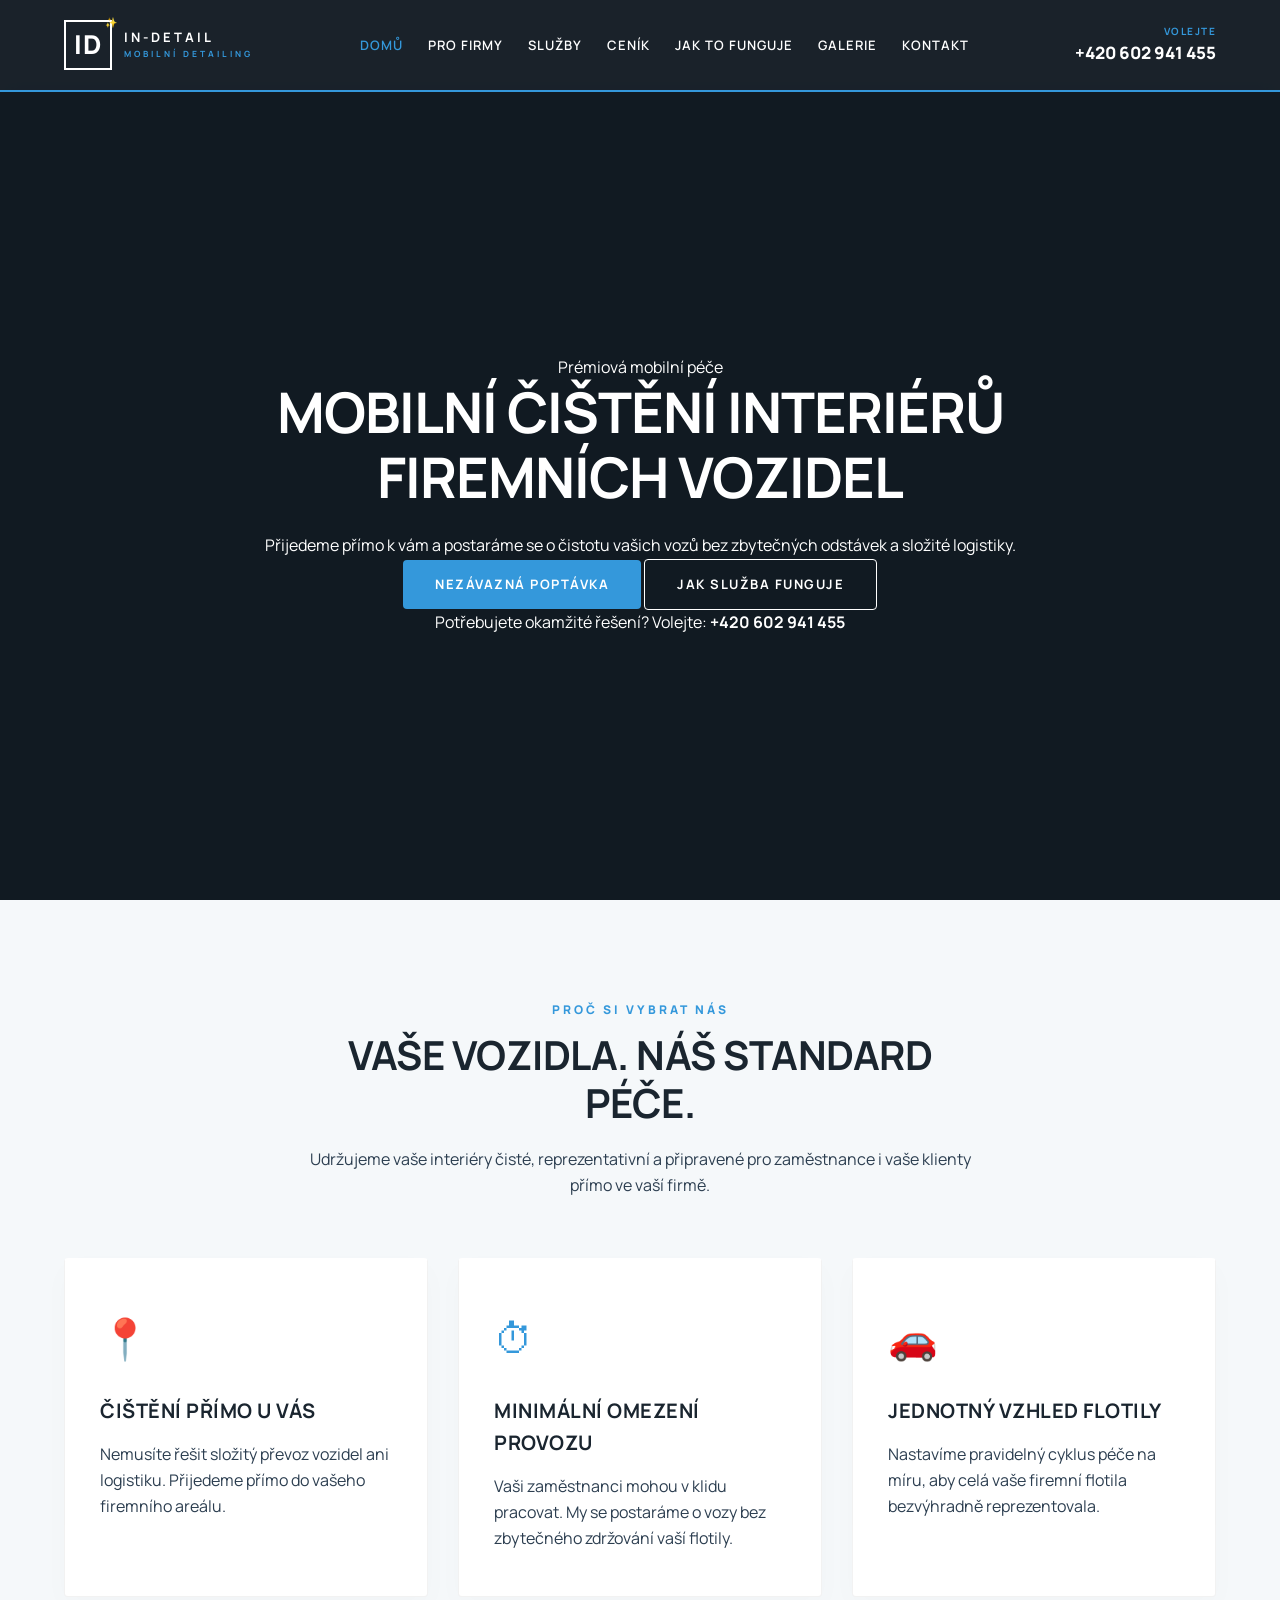
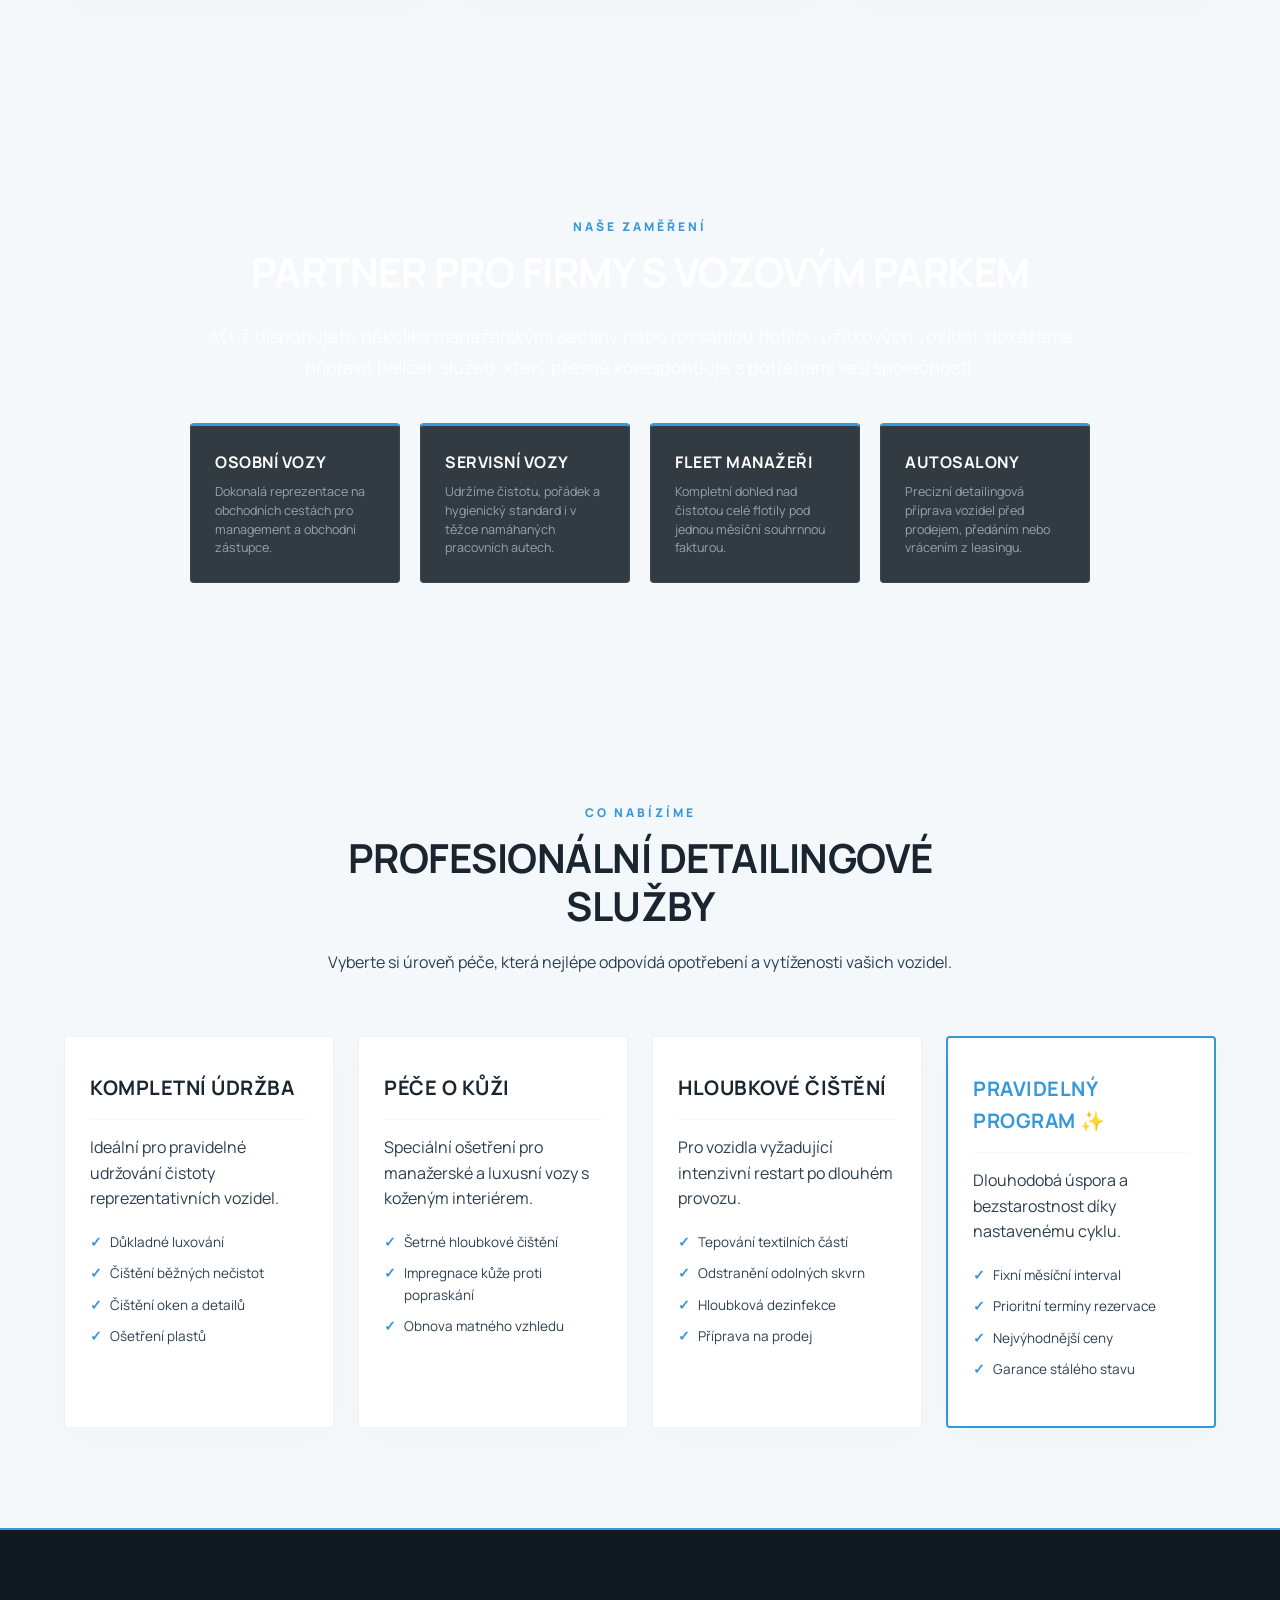
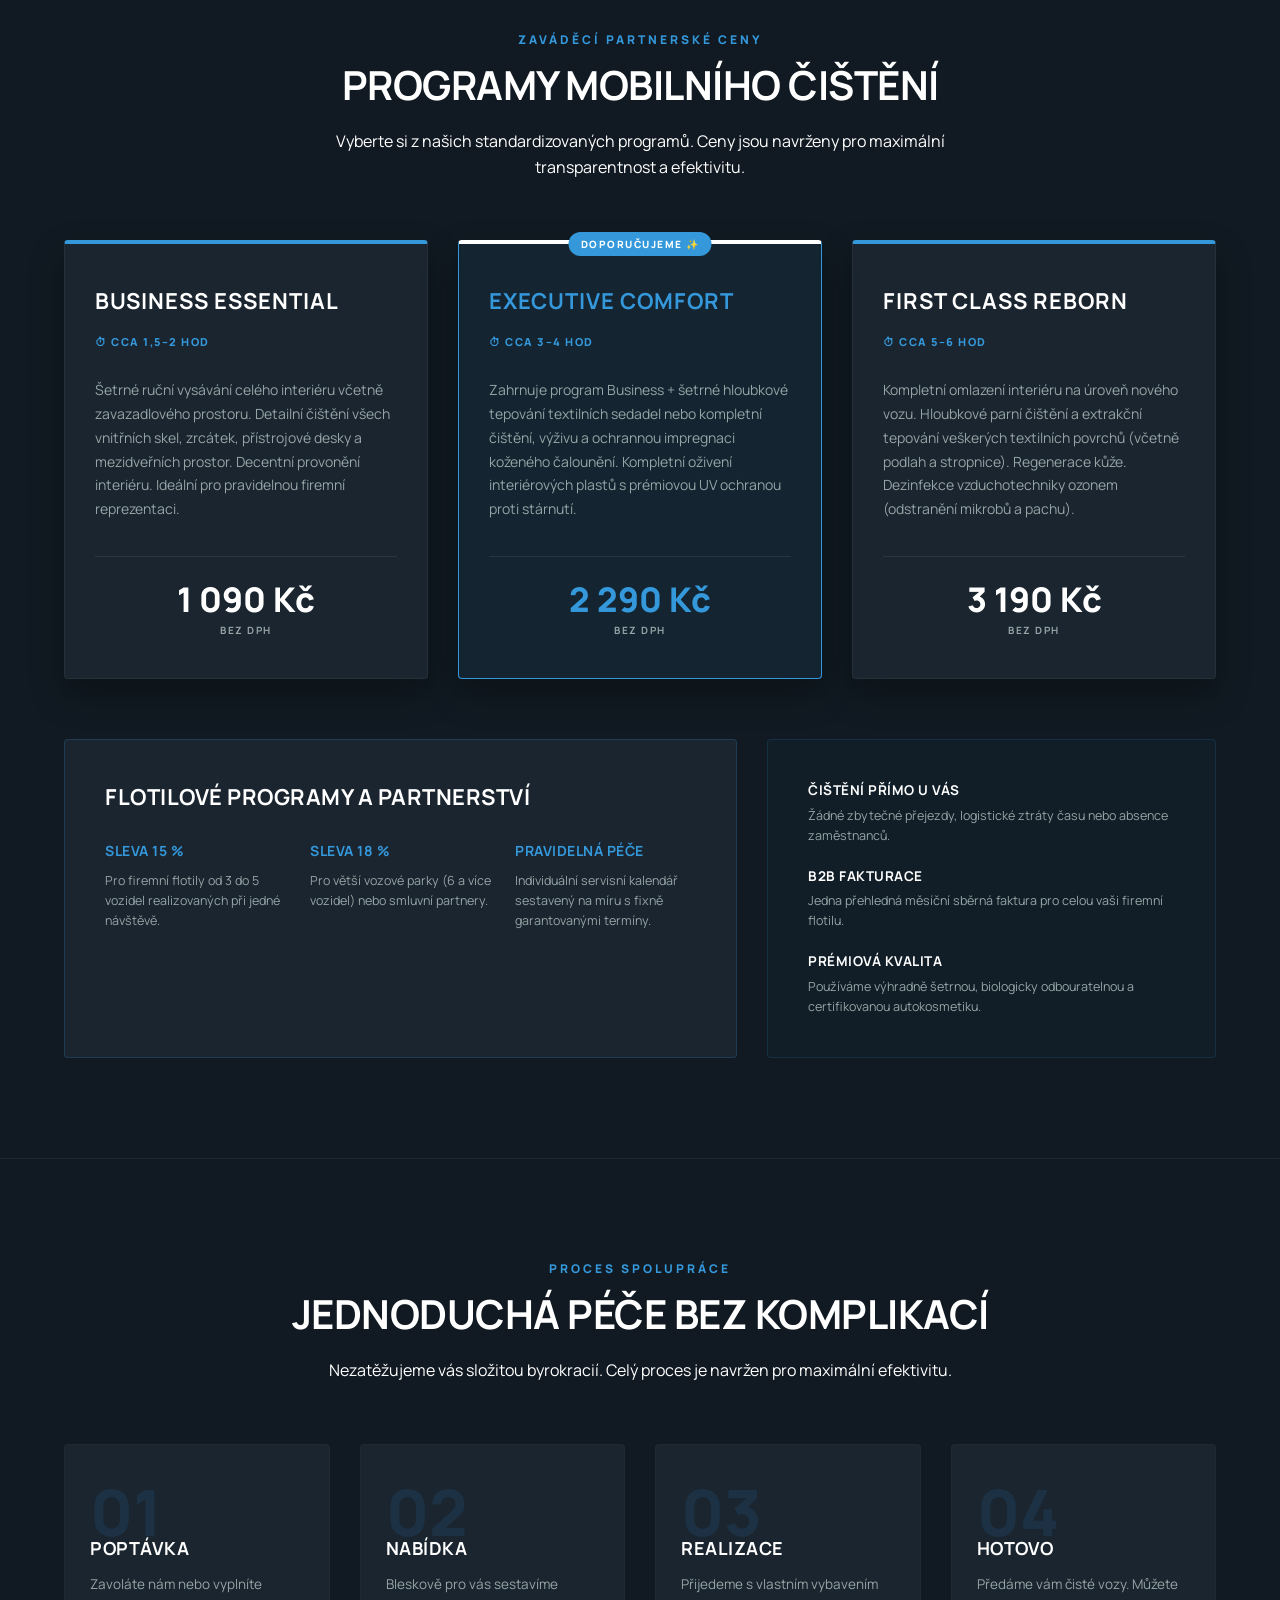
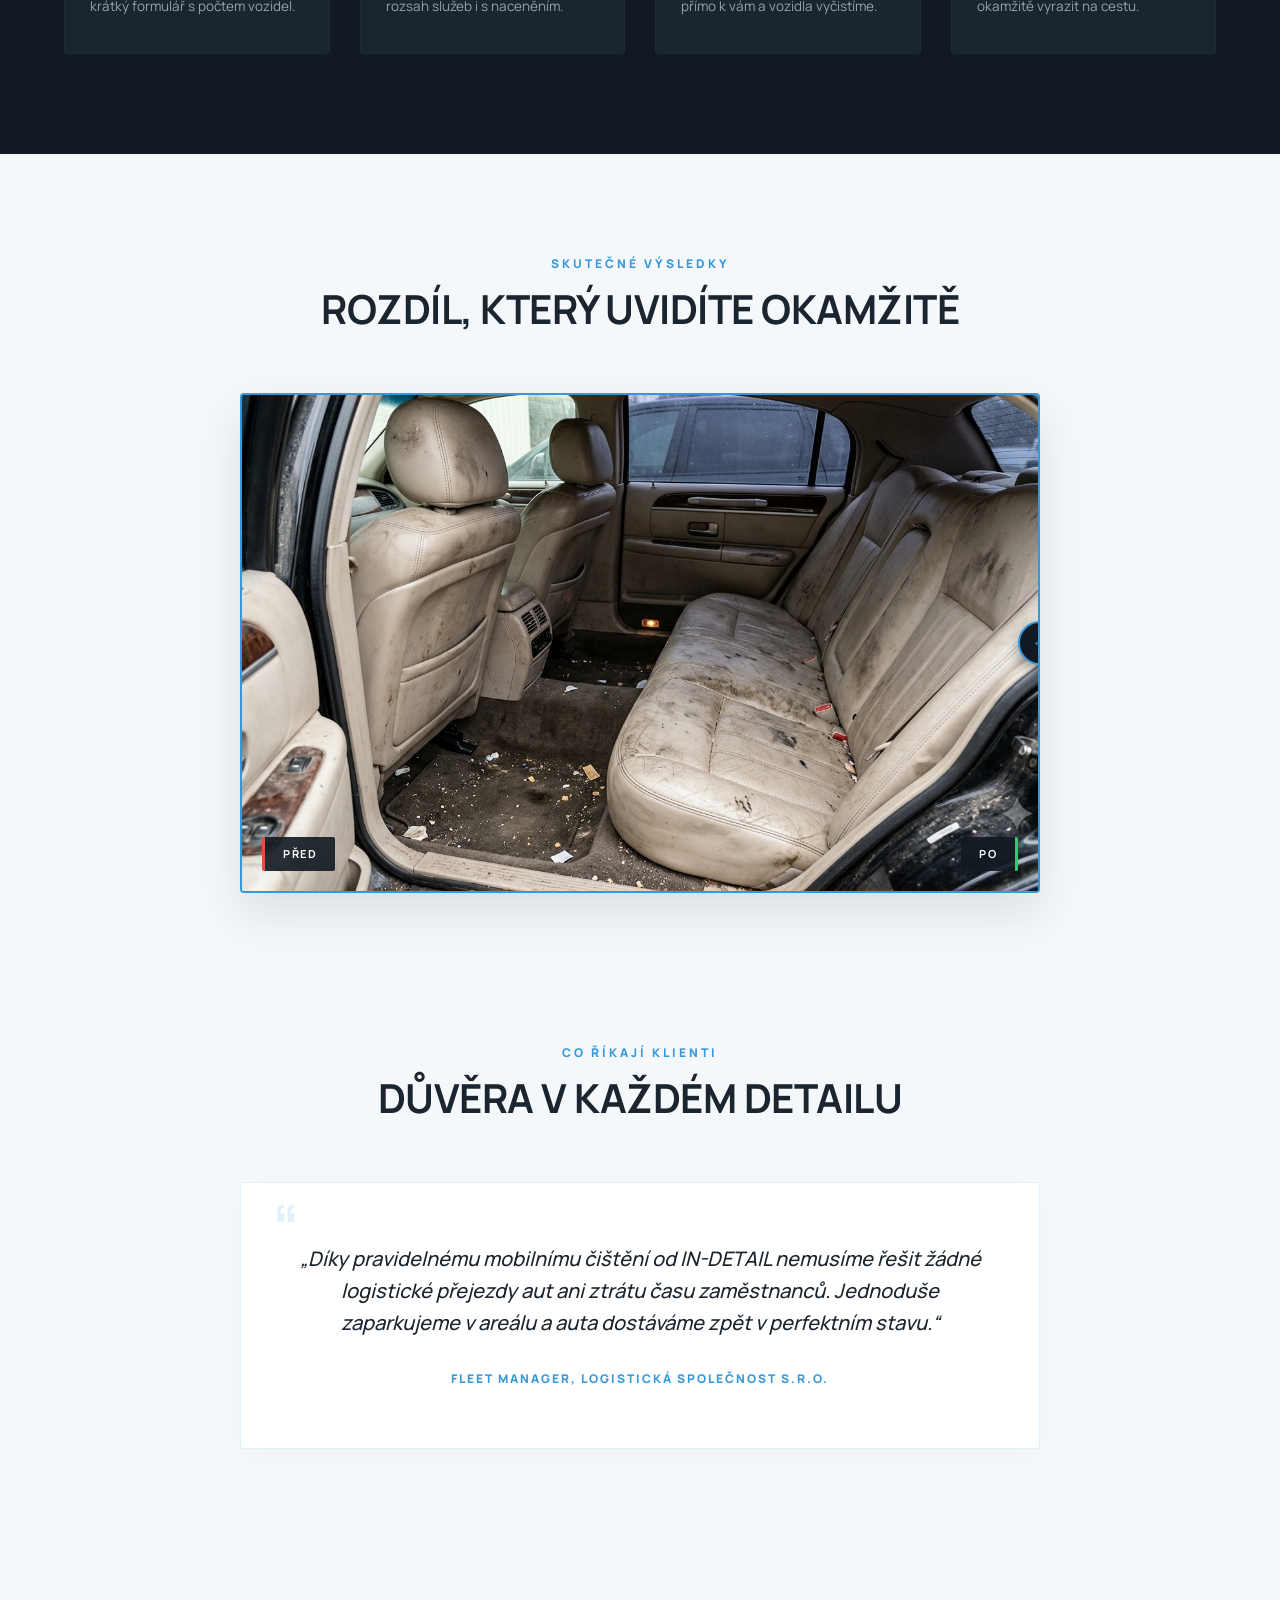
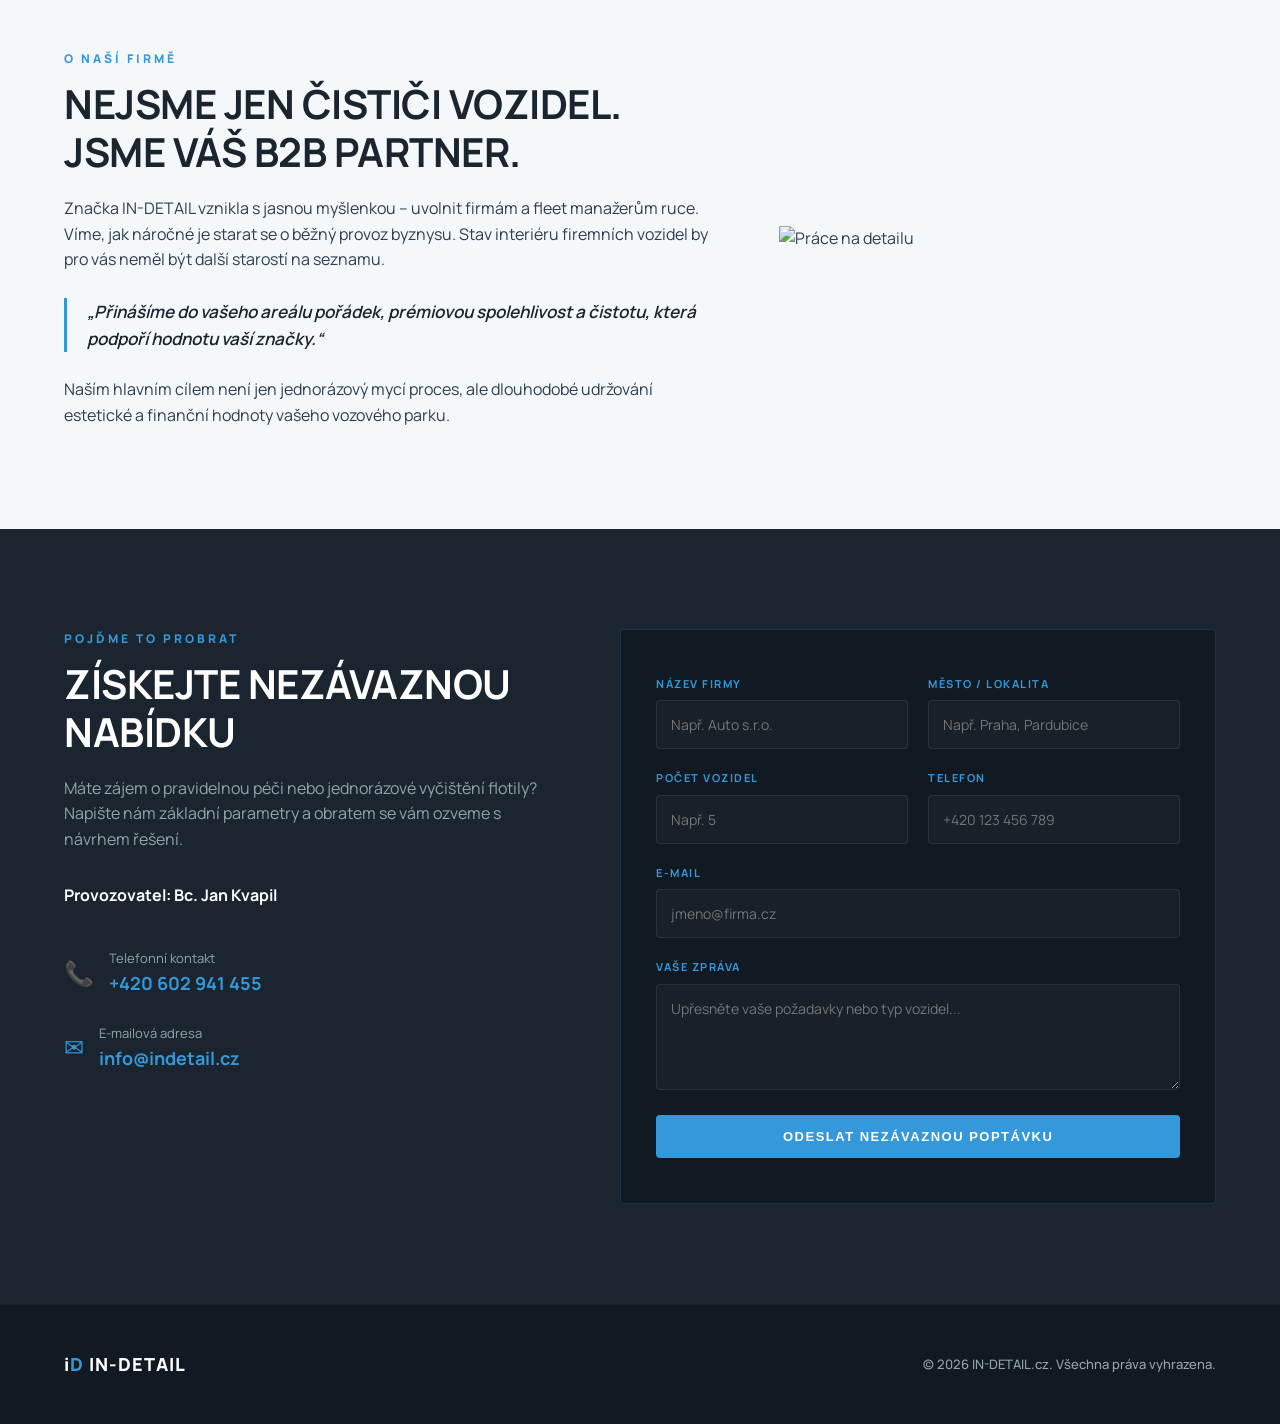
==== commit 77cc0dd4: "Refactor image comparison section in index.html" ====
--- a/index.html
+++ b/index.html
@@ -750,20 +750,26 @@
             background-position: center;
         }
 
+        /* Fotka "Před" bude přes celý kontejner při načtení */
+        .img-before {
+            background-image: url('pred.jpg');
+            width: 100%; 
+            z-index: 2; /* Musí být nad fotkou "Po" */
+        }
+
+        /* Fotka "Po" bude vespod */
         .img-after {
-            background-image: url('https://images.unsplash.com/photo-1486006920555-c77dce18193b?q=80&w=1200&auto=format&fit=crop');
-        }
-
-        .img-before {
-            background-image: url('https://images.unsplash.com/photo-1619642751034-765dfdf7c58e?q=80&w=1200&auto=format&fit=crop');
-            width: 50%;
-        }
-
+            background-image: url('po.jpg');
+            width: 100%;
+            z-index: 1;
+        }
+
+        /* Táhlo začíná vlevo na 100 % (protože zakrývá "Před") */
         .slider-handle {
             position: absolute;
             top: 0;
             bottom: 0;
-            left: 50%;
+            left: 100%; /* Táhlo je na konci, protože před ním je 100 % fotky "Před" */
             width: 4px;
             background-color: var(--accent-blue);
             cursor: ew-resize;
@@ -1426,16 +1432,15 @@
                 </div>
 
             <div class="comparison-container" id="comparison-slider">
-                <!-- Tady jsou vložené cesty k tvým obrázkům -->
-                <div class="comparison-img img-after" style="background-image: url('po.jpg');"></div>
-                <div class="comparison-img img-before" id="before-image" style="background-image: url('pred.jpg');"></div>
-                
-                <div class="img-label label-before">Před</div>
-                <div class="img-label label-after">Po</div>
-                <div class="slider-handle" id="slider-handle">
-                    <div class="slider-button">↔</div>
-                </div>
-            </div>
+    <div class="comparison-img img-after" style="background-image: url('po.jpg');"></div>
+    <div class="comparison-img img-before" id="before-image"></div>
+    
+    <div class="img-label label-before">Před</div>
+    <div class="img-label label-after">Po</div>
+    <div class="slider-handle" id="slider-handle">
+        <div class="slider-button">↔</div>
+    </div>
+</div>
         </div>
     </section>
 
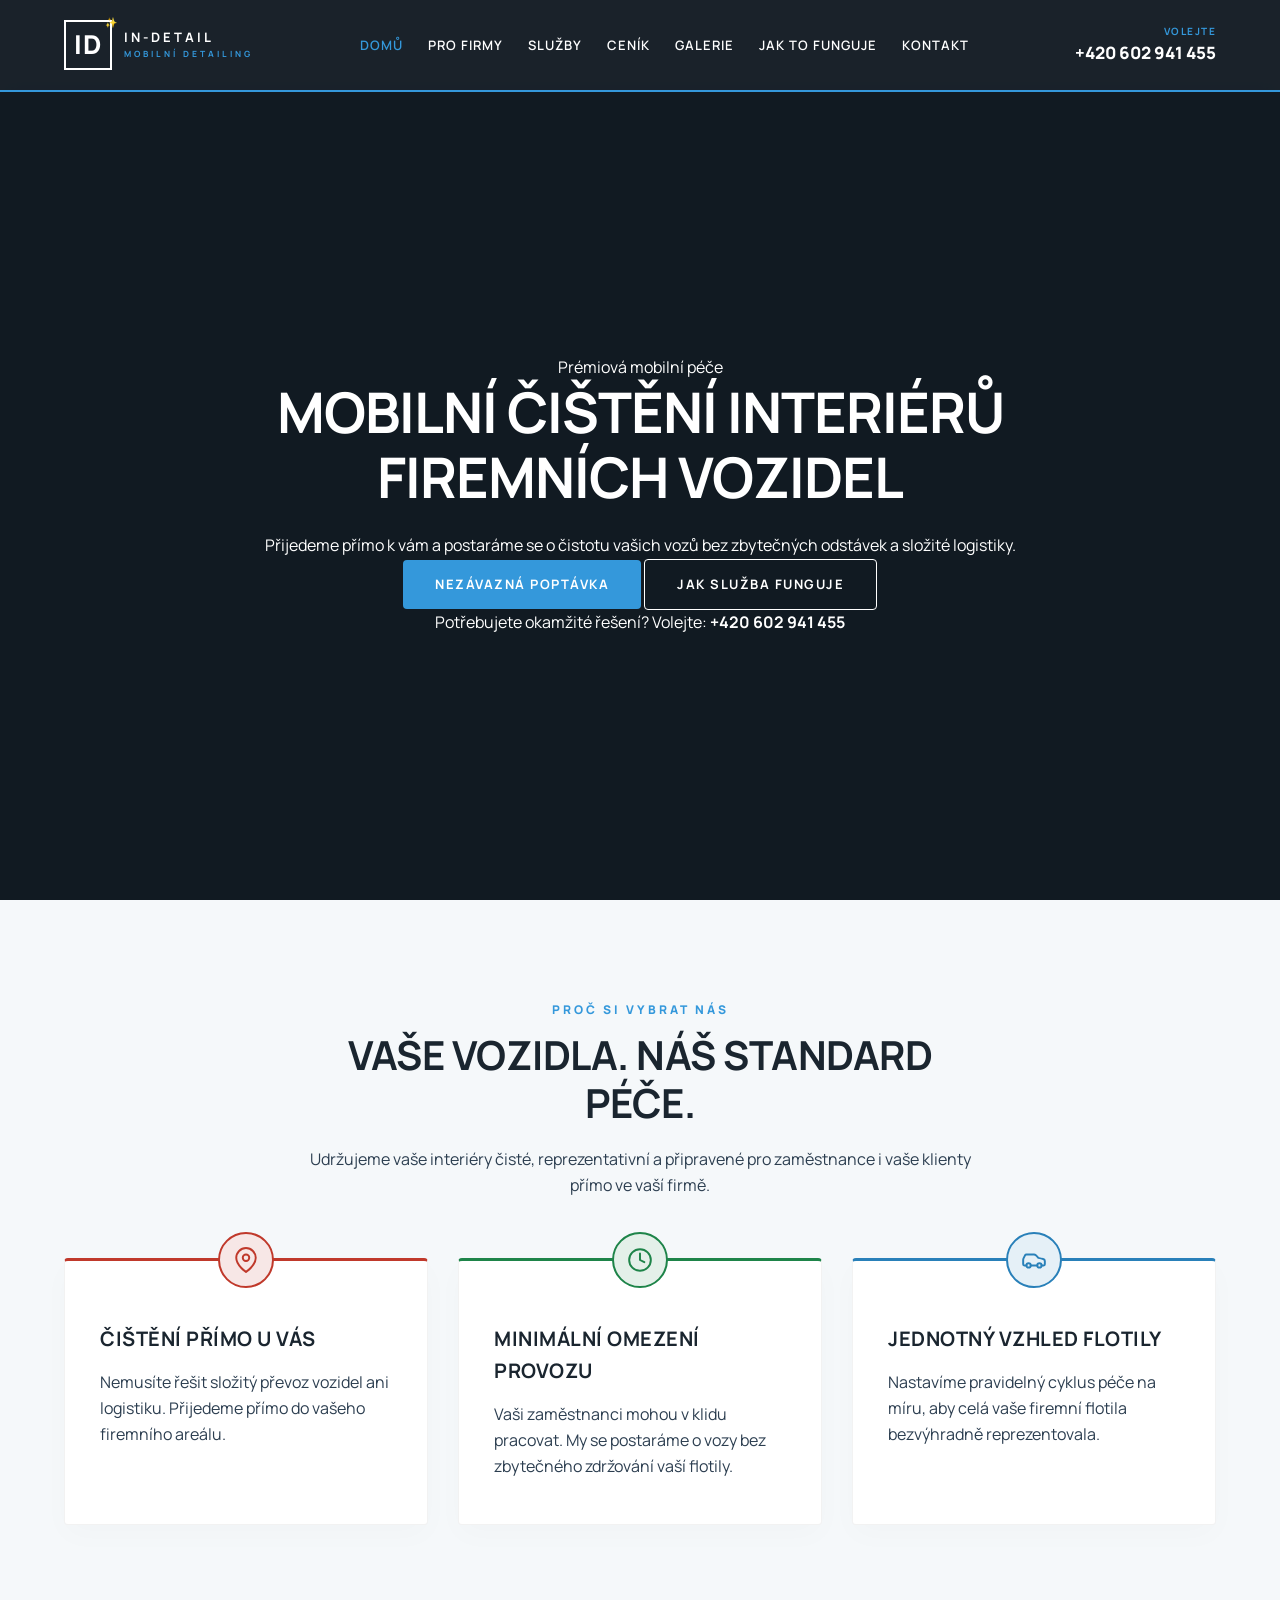
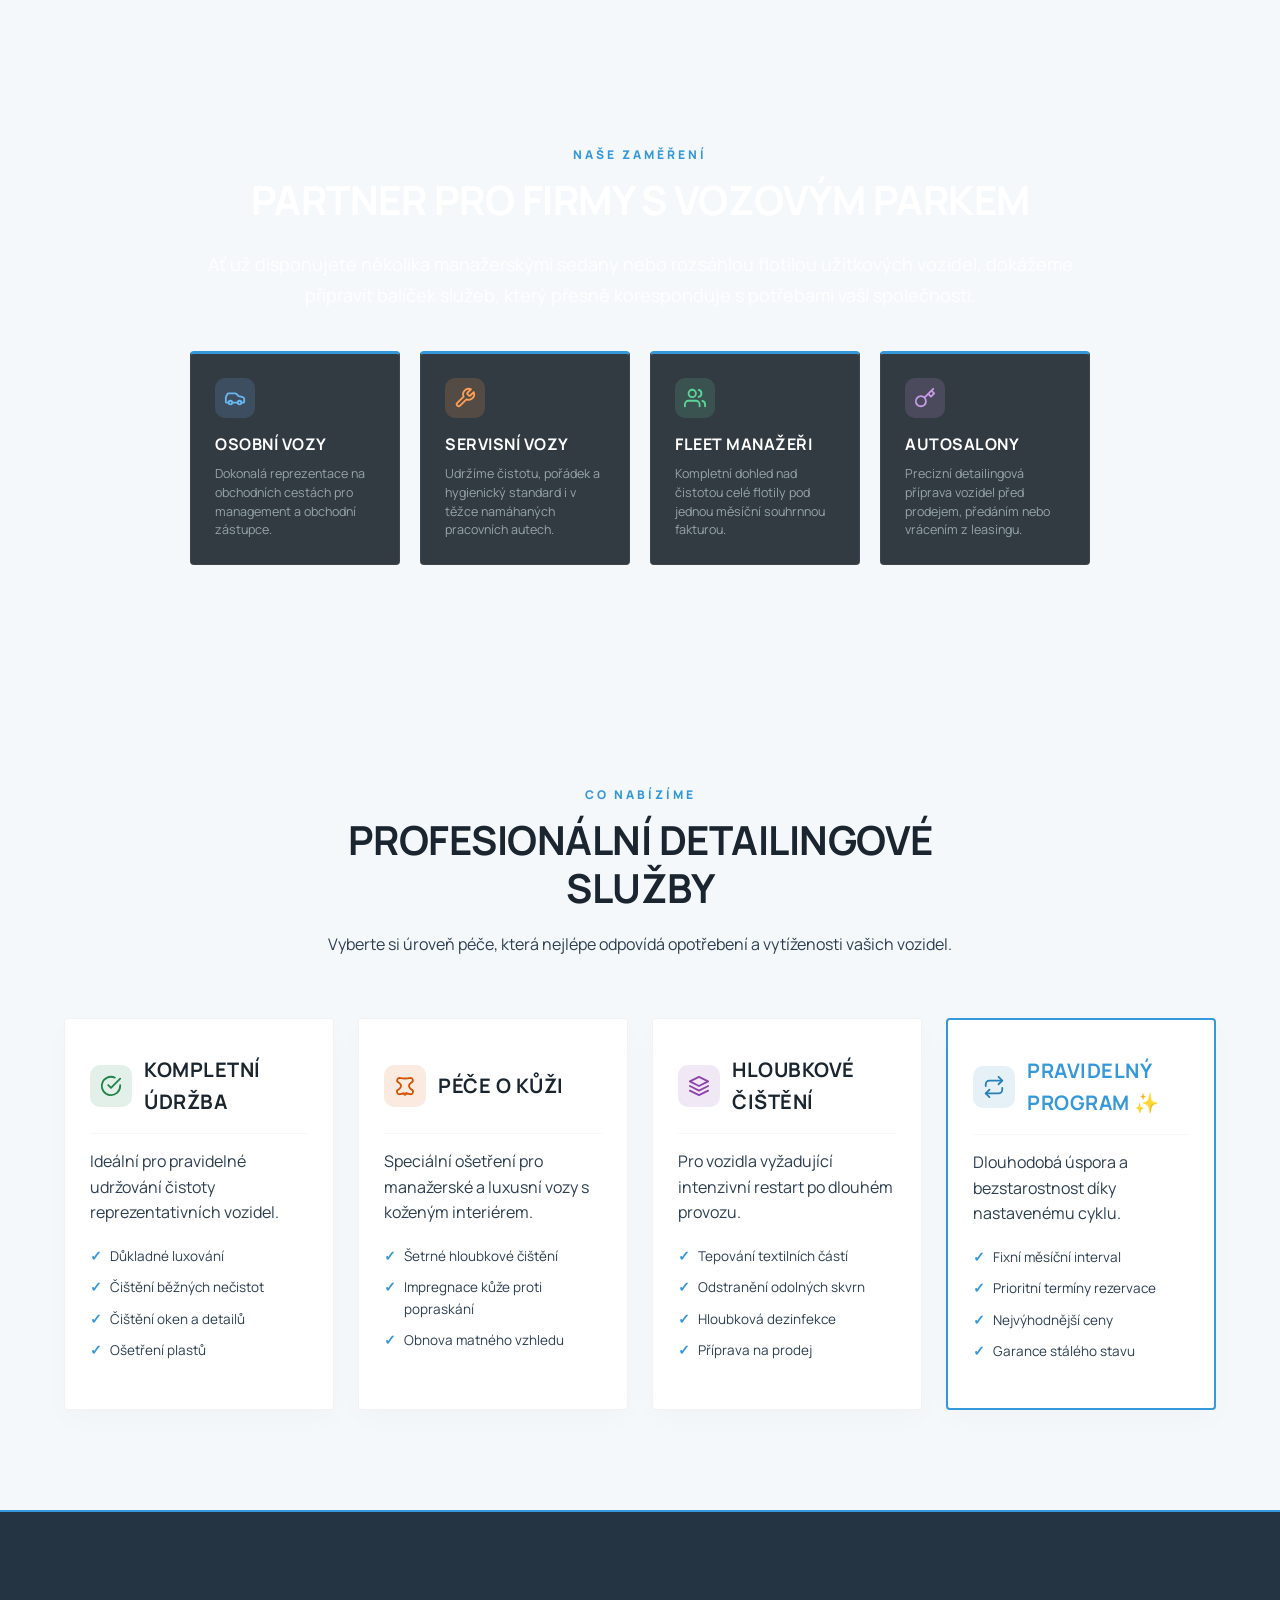
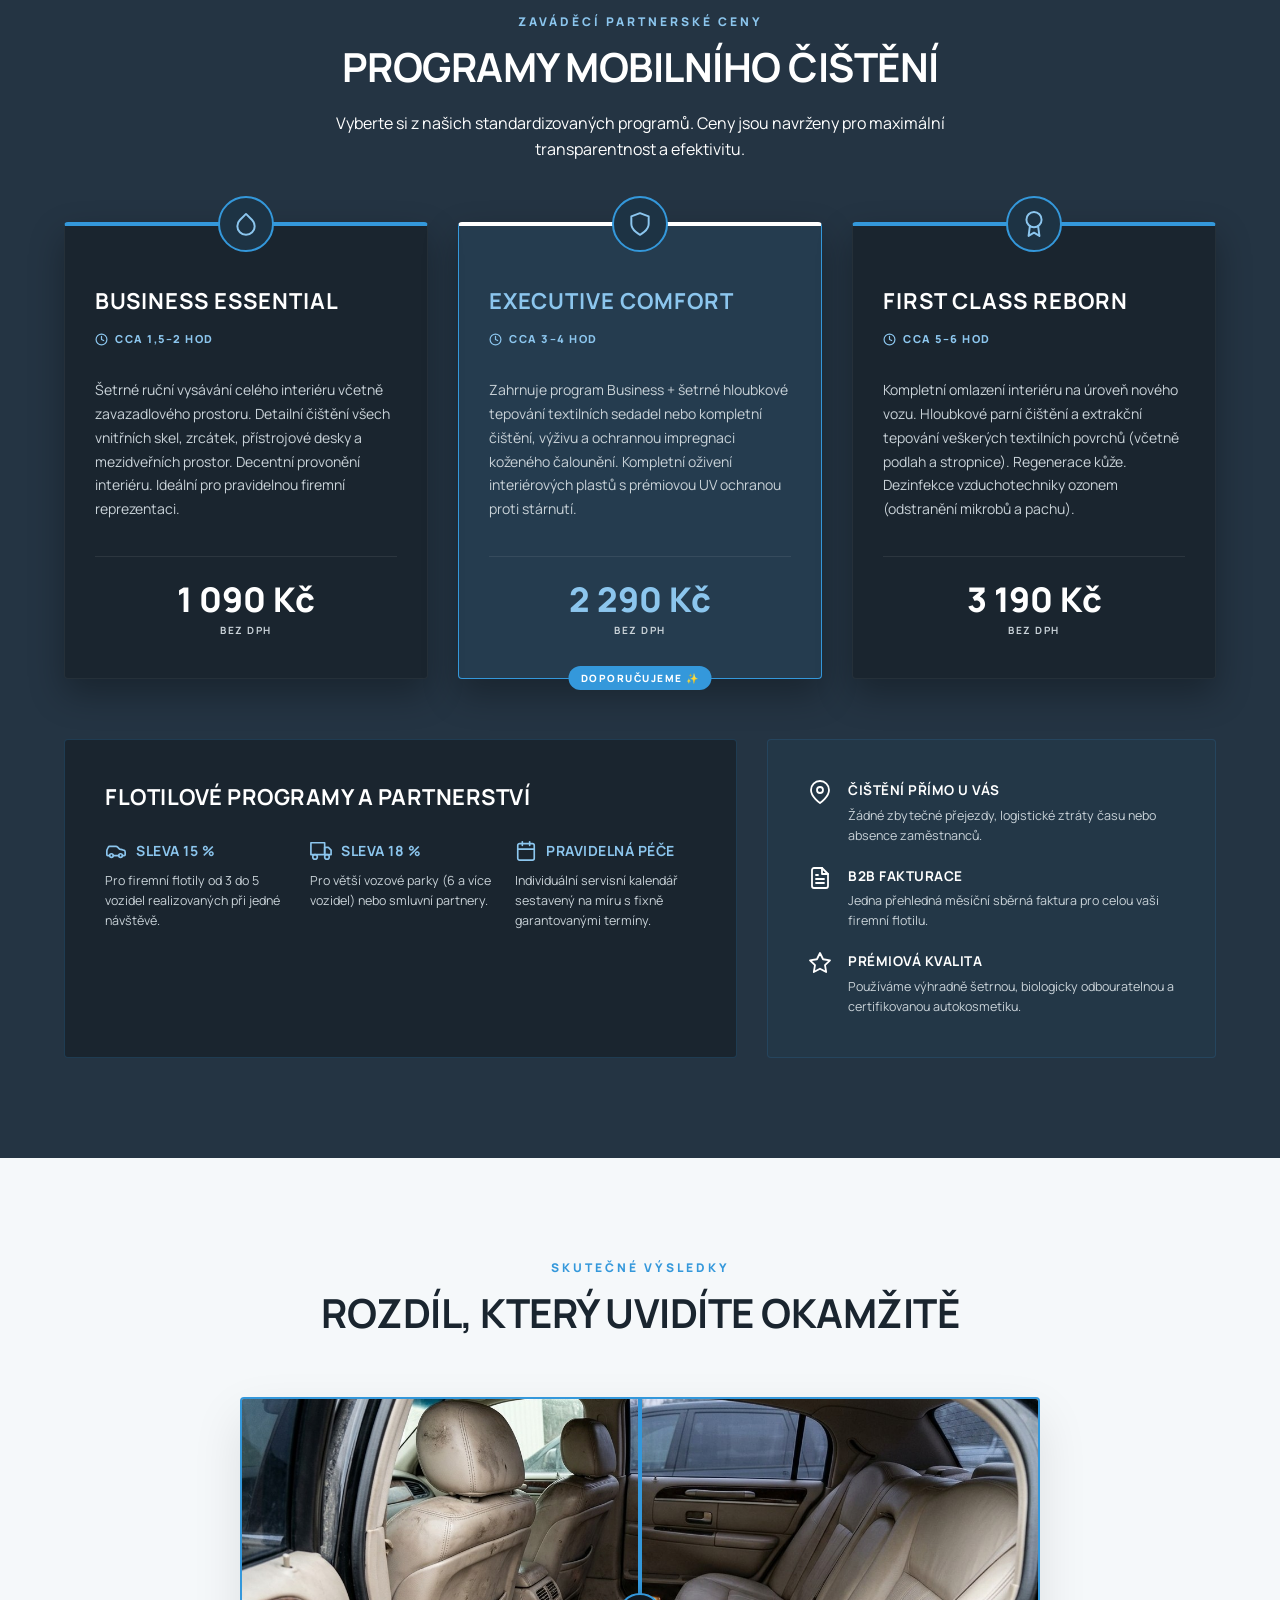
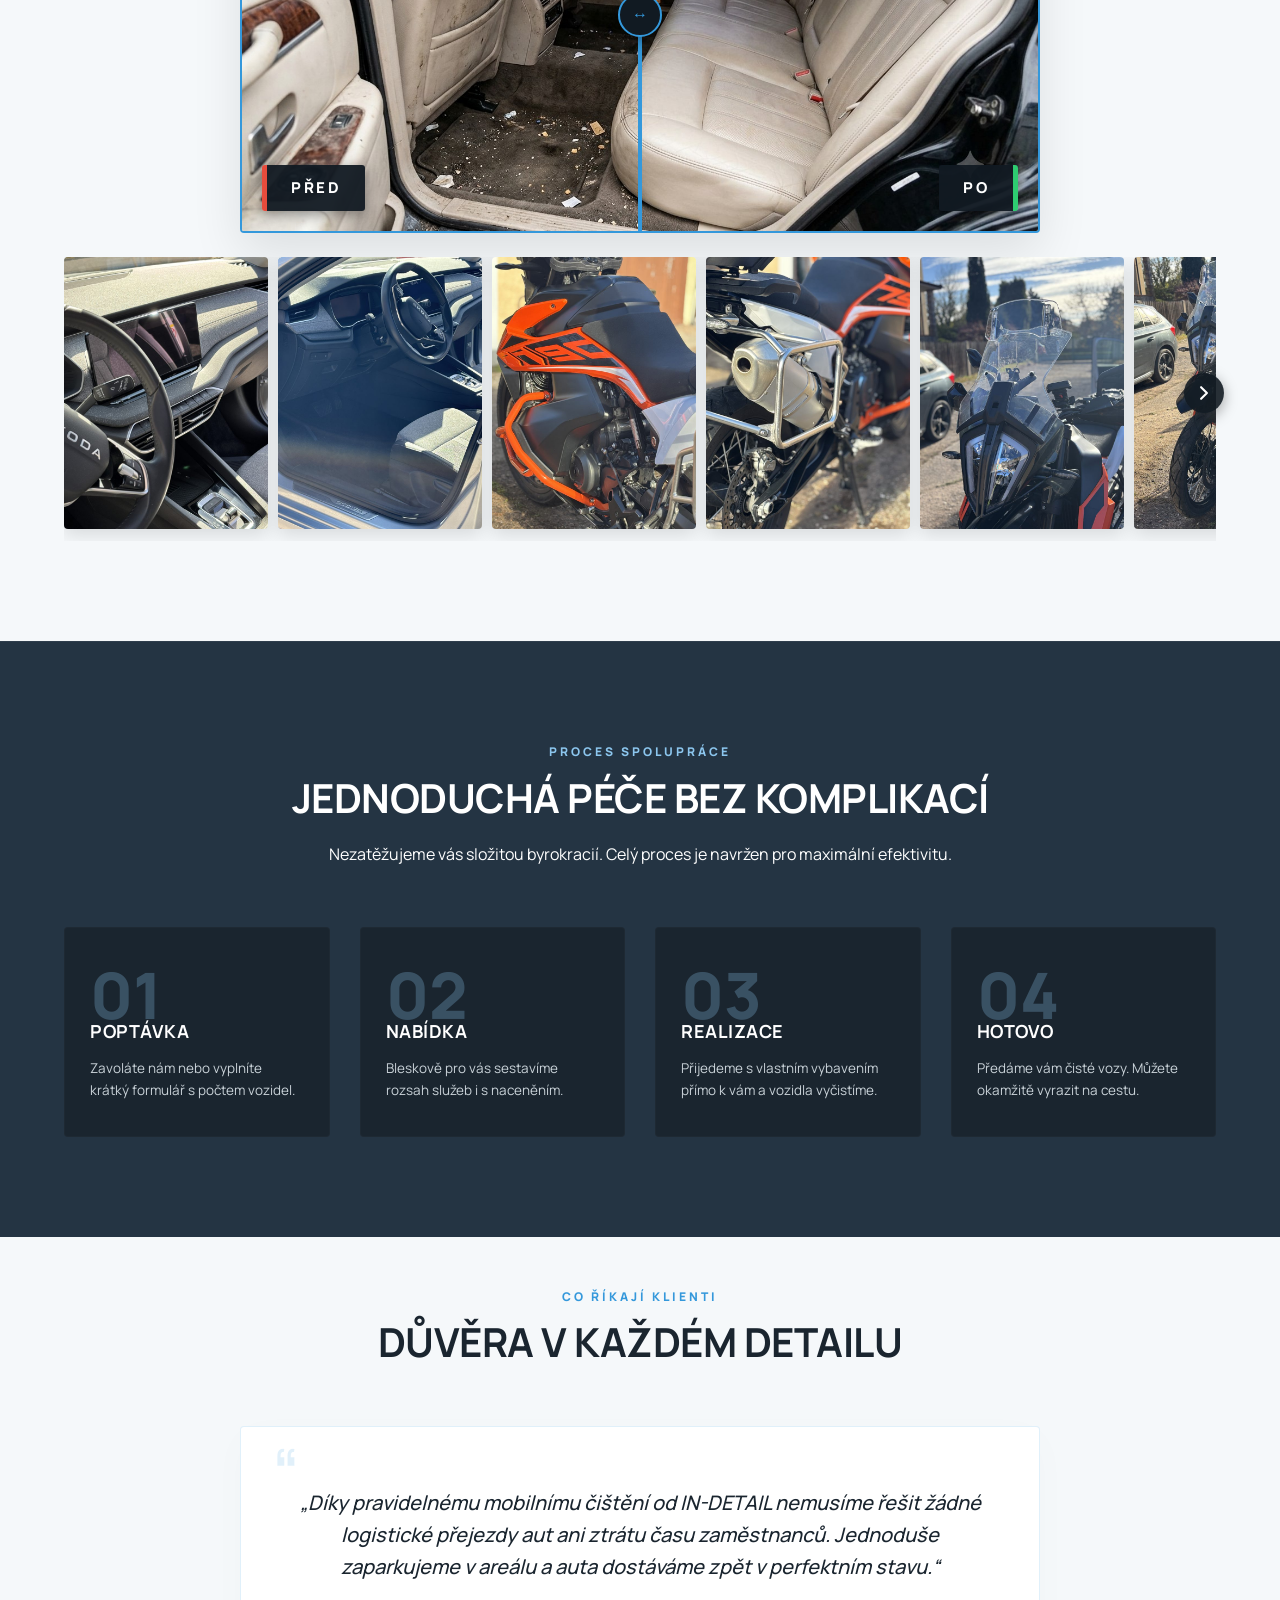
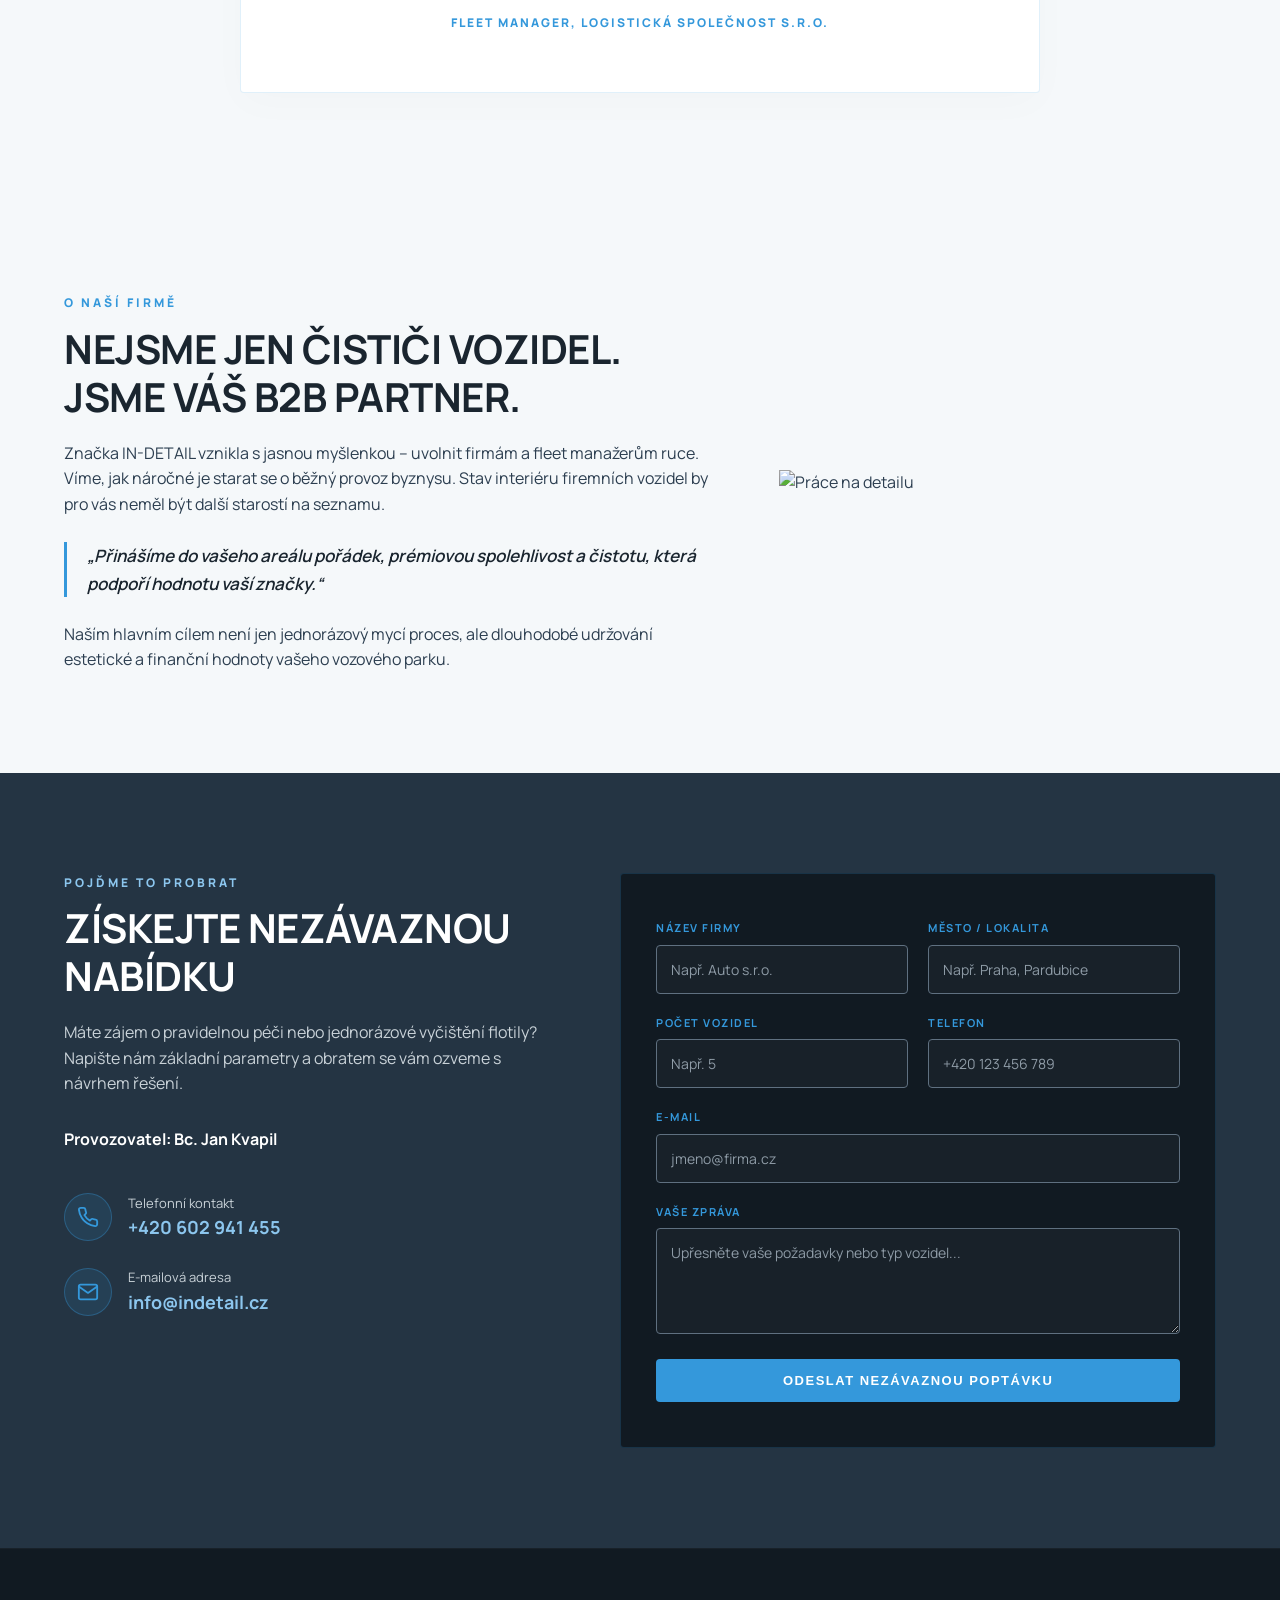
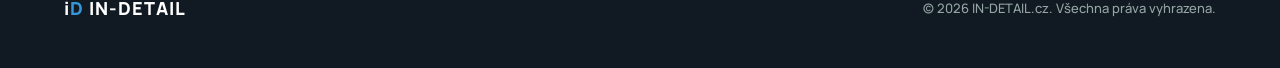
==== commit 5b8fa70b: "Split CSS and JS into separate files and extend the page - Move inline styles and script to style.cs" ====
--- a/index.html
+++ b/index.html
@@ -8,1147 +8,24 @@
     <link rel="preconnect" href="https://fonts.gstatic.com" crossorigin>
     <link href="https://fonts.googleapis.com/css2?family=Manrope:wght@300;400;500;600;700;800&display=swap" rel="stylesheet">
     
-    <style>
-        /* --- DESIGN SYSTEM - IN-DETAIL BRANDING (PODLE NÁVRHU INSTAGRAMU) --- */
-        :root {
-            --primary-dark: #1a252f;      /* Temně antracitová (hlavní pozadí sekcí) */
-            --secondary-dark: #111a22;    /* Ještě tmavší šedá pro menu a karty */
-            --accent-blue: #3498db;       /* Safírově modrá pro akcenty a důležitá tlačítka */
-            --accent-blue-hover: #2980b9; /* Tmavší modrá při najetí myší */
-            --bg-light: #f5f8fa;          /* Světlé čisté pozadí pro střídání sekcí */
-            --text-dark: #2c3e50;         /* Tmavé písmo pro čitelnost na světlém */
-            --text-light: #ffffff;        /* Čistě bílá pro tmavé sekce */
-            --text-muted: #95a5a6;        /* Tlumená šedá pro vedlejší texty */
-            --font-body: 'Manrope', sans-serif;
-            --transition-smooth: all 0.3s cubic-bezier(0.25, 0.8, 0.25, 1);
-        }
-
-        /* --- ZÁKLADNÍ RESET --- */
-        * {
-            box-sizing: border-box;
-            margin: 0;
-            padding: 0;
-            scroll-behavior: smooth;
-        }
-
-        body {
-            font-family: var(--font-body);
-            color: var(--text-dark);
-            background-color: var(--bg-light);
-            line-height: 1.6;
-            overflow-x: hidden;
-            padding-top: 90px; /* Kompenzace pro fixní menu */
-        }
-
-        h1, h2, h3, h4 {
-            font-family: var(--font-body);
-            font-weight: 700;
-            color: var(--primary-dark);
-            letter-spacing: -0.5px;
-        }
-
-        a {
-            text-decoration: none;
-            color: inherit;
-            transition: var(--transition-smooth);
-        }
-
-        ul {
-            list-style: none;
-        }
-
-        img {
-            max-width: 100%;
-            height: auto;
-            display: block;
-        }
-
-        .container {
-            width: 100%;
-            max-width: 1200px;
-            margin: 0 auto;
-            padding: 0 24px;
-        }
-
-        /* --- TLAČÍTKA (PRÉMIOVÝ DESIGN) --- */
-        .btn {
-            display: inline-flex;
-            align-items: center;
-            justify-content: center;
-            padding: 14px 32px;
-            font-weight: 700;
-            font-size: 13px;
-            text-transform: uppercase;
-            letter-spacing: 1.5px;
-            border-radius: 4px; /* Ostré/minimalistické rohy z návrhu */
-            transition: var(--transition-smooth);
-            cursor: pointer;
-            border: none;
-        }
-
-        .btn-primary {
-            background-color: var(--accent-blue);
-            color: var(--text-light);
-        }
-
-        .btn-primary:hover {
-            background-color: var(--accent-blue-hover);
-            transform: translateY(-2px);
-            box-shadow: 0 5px 15px rgba(52, 152, 219, 0.3);
-        }
-
-        .btn-secondary {
-            background-color: transparent;
-            color: var(--text-light);
-            border: 1.5px solid var(--text-light);
-        }
-
-        .btn-secondary:hover {
-            background-color: var(--text-light);
-            color: var(--secondary-dark);
-            transform: translateY(-2px);
-        }
-
-        /* --- HLAVIČKA (STICKY HEADER & NAV) --- */
-        header {
-            position: fixed;
-            top: 0;
-            left: 0;
-            width: 100%;
-            background-color: rgba(17, 26, 34, 0.96); /* Tmavě modrošedá z grafiky */
-            backdrop-filter: blur(10px);
-            z-index: 1000;
-            border-bottom: 2px solid var(--accent-blue); /* Modrá linka z návrhu */
-            padding: 20px 0;
-            transition: var(--transition-smooth);
-        }
-
-        header.scrolled {
-            padding: 14px 0;
-            background-color: rgba(11, 17, 22, 0.98);
-            box-shadow: 0 10px 30px rgba(0,0,0,0.3);
-        }
-
-        .nav-wrapper {
-            display: flex;
-            align-items: center;
-            justify-content: space-between;
-        }
-
-        /* LOGO PODLE GRAFICKÉHO NÁVRHU */
-        .logo-placeholder {
-            display: flex;
-            align-items: center;
-            gap: 12px;
-        }
-
-        .logo-placeholder .logo-id {
-            font-family: var(--font-body);
-            font-size: 26px;
-            font-weight: 800;
-            color: var(--text-light);
-            border: 2px solid var(--text-light);
-            padding: 2px 8px;
-            letter-spacing: 1px;
-            position: relative;
-        }
-
-        /* Dekorační hvězdička (detail čistoty) nad logem */
-        .logo-placeholder .logo-id::after {
-            content: '✨';
-            font-size: 10px;
-            position: absolute;
-            top: -8px;
-            right: -8px;
-        }
-
-        .logo-placeholder .logo-text {
-            font-size: 13px;
-            font-weight: 700;
-            letter-spacing: 3px;
-            text-transform: uppercase;
-            color: var(--text-light);
-            line-height: 1.1;
-        }
-
-        .logo-placeholder .logo-text span {
-            color: var(--accent-blue);
-        }
-
-        nav ul {
-            display: flex;
-            gap: 25px;
-        }
-
-        nav ul a {
-            color: var(--text-light);
-            font-size: 13px;
-            font-weight: 600;
-            text-transform: uppercase;
-            letter-spacing: 1px;
-        }
-
-        nav ul a:hover, nav ul a.active {
-            color: var(--accent-blue);
-        }
-
-        .nav-contact {
-            display: flex;
-            flex-direction: column;
-            align-items: flex-end;
-        }
-
-        .nav-contact .phone-label {
-            font-size: 10px;
-            text-transform: uppercase;
-            color: var(--accent-blue);
-            letter-spacing: 1.5px;
-            font-weight: 700;
-        }
-
-        .nav-contact .phone-number {
-            font-weight: 800;
-            font-size: 17px;
-            color: var(--text-light);
-        }
-
-        .nav-contact .phone-number:hover {
-            color: var(--accent-blue);
-        }
-
-        /* --- HERO SEKCE S VIDEEM (OPRAVENÁ) --- */
-        .hero {
-            padding: 120px 0;
-            background-color: var(--secondary-dark);
-            color: var(--text-light);
-            text-align: center;
-            position: relative;
-            display: flex;
-            align-items: center;
-            min-height: calc(100vh - 90px);
-            overflow: hidden;
-            /* Záložní obrázek (přesně ten tvůj se štětečkem), pokud se video ještě načítá */
-            background-image: linear-gradient(rgba(17, 26, 34, 0.75), rgba(17, 26, 34, 0.90)), url('https://images.unsplash.com/photo-1619642751034-765dfdf7c58e?q=80&w=1920&auto=format&fit=crop');
-            background-size: cover;
-            background-position: center;
-        }
-
-        /* Samotné video přes celé pozadí */
-        .hero-video {
-            position: absolute;
-            top: 50%;
-            left: 50%;
-            min-width: 100%;
-            min-height: 100%;
-            width: auto;
-            height: auto;
-            z-index: 1;
-            transform: translate(-50%, -50%);
-            object-fit: cover;
-        }
-
-        /* Tmavá vrstva pro maximální čitelnost */
-        .hero-overlay {
-            position: absolute;
-            top: 0;
-            left: 0;
-            width: 100%;
-            height: 100%;
-            background: linear-gradient(rgba(17, 26, 34, 0.75), rgba(17, 26, 34, 0.90));
-            z-index: 2;
-        }
-
-        /* Obsah nad vším ostatním */
-        .hero .container {
-            position: relative;
-            z-index: 3;
-        }
-
-        /* OPRAVA: Vynucení bílé barvy pro hlavní nadpis v hero sekci */
-        .hero h1 {
-            color: var(--text-light) !important;
-            font-size: 56px;
-            line-height: 1.15;
-            margin-bottom: 24px;
-            max-width: 950px;
-            margin-left: auto;
-            margin-right: auto;
-            text-transform: uppercase;
-            letter-spacing: -1px;
-        }
-        /* --- OBECNÉ SEKCE --- */
-        section {
-            padding: 100px 0;
-        }
-
-        .section-header {
-            text-align: center;
-            margin-bottom: 60px;
-            max-width: 700px;
-            margin-left: auto;
-            margin-right: auto;
-        }
-
-        .section-tag {
-            color: var(--accent-blue);
-            font-size: 12px;
-            text-transform: uppercase;
-            letter-spacing: 3px;
-            font-weight: 800;
-            margin-bottom: 12px;
-            display: block;
-        }
-
-        .section-title {
-            font-size: 40px;
-            line-height: 1.2;
-            margin-bottom: 20px;
-            text-transform: uppercase;
-            color: var(--primary-dark);
-        }
-
-        /* --- BENEFITY --- */
-        .benefits-grid {
-            display: grid;
-            grid-template-columns: repeat(3, 1fr);
-            gap: 30px;
-        }
-
-        .benefit-card {
-            background-color: var(--text-light);
-            padding: 45px 35px;
-            border-radius: 4px;
-            box-shadow: 0 10px 30px rgba(0,0,0,0.02);
-            border: 1px solid rgba(0, 0, 0, 0.05);
-            border-top: 3px solid transparent;
-            transition: var(--transition-smooth);
-        }
-
-        .benefit-card:hover {
-            border-top: 3px solid var(--accent-blue);
-            transform: translateY(-5px);
-            box-shadow: 0 15px 35px rgba(0,0,0,0.06);
-        }
-
-        .benefit-icon {
-            font-size: 40px;
-            color: var(--accent-blue);
-            margin-bottom: 25px;
-        }
-
-        .benefit-card h3 {
-            font-size: 20px;
-            margin-bottom: 15px;
-            text-transform: uppercase;
-            letter-spacing: 0.5px;
-        }
-
-        /* --- SEKCE PRO FIRMY (OPRAVENÝ A VYČIŠTĚNÝ DESIGN) --- */
-        .companies {
-            background-color: var(--primary-dark);
-            color: var(--text-light);
-            /* Fotka flotily na pozadí s tmavým překrytím pro skvělou čitelnost textu */
-            background-image: linear-gradient(rgba(17, 26, 34, 0.85), rgba(17, 26, 34, 0.85)), url('flotila.jpg');
-            background-size: cover;
-            background-position: center;
-            background-attachment: fixed; /* Parallax efekt - pozadí se při skrolování jemně hýbe */
-            padding: 120px 0;
-            position: relative;
-        }
-
-        .companies .section-title {
-            color: var(--text-light) !important;
-            margin-bottom: 25px;
-        }
-
-        .companies-layout {
-            display: flex;
-            flex-direction: column;
-            gap: 40px;
-        }
-
-        .companies-content {
-            max-width: 900px;
-            margin: 0 auto;
-            text-align: center;
-        }
-
-        .companies-content p.intro-text {
-            font-size: 18px;
-            color: var(--text-light) !important; /* Změna na bílou, aby text na tmavé fotce zářil */
-            opacity: 0.9;
-            line-height: 1.7;
-            margin-bottom: 40px;
-        }
-
-        .companies-list {
-            display: grid;
-            grid-template-columns: repeat(4, 1fr); /* 4 sloupce vedle sebe na desktopu */
-            gap: 20px;
-            text-align: left;
-        }
-
-        .company-item {
-            background-color: rgba(17, 26, 34, 0.85); /* Mírně průhledné tmavé boxíky, aby ladily s pozadím */
-            padding: 24px;
-            border-radius: 4px;
-            border: 1px solid rgba(255, 255, 255, 0.05);
-            border-top: 3px solid var(--accent-blue); /* Modrý akcent nahoře */
-            transition: var(--transition-smooth);
-            backdrop-filter: blur(5px); /* Moderní efekt jemného rozostření pod boxíky */
-        }
-
-        .company-item:hover {
-            transform: translateY(-3px);
-            border-top-color: var(--text-light);
-            background-color: rgba(17, 26, 34, 0.95);
-        }
-
-        .company-item h4 {
-            color: var(--text-light);
-            font-size: 16px;
-            margin-bottom: 8px;
-            text-transform: uppercase;
-            letter-spacing: 0.5px;
-        }
-
-        .company-item p {
-            font-size: 12.5px;
-            color: var(--text-muted);
-            line-height: 1.5;
-        }
-        /* Responsivita pro nové rozložení */
-        @media (max-width: 1024px) {
-            .companies-list {
-                grid-template-columns: repeat(2, 1fr); /* Na tabletech 2x2 */
-            }
-            .companies-image {
-                height: 300px;
-            }
-        }
-
-        @media (max-width: 768px) {
-            .companies-list {
-                grid-template-columns: 1fr; /* Na mobilu pod sebou */
-            }
-            .companies-image {
-                height: 200px;
-            }
-        }
-        /* --- SEKCE SLUŽBY --- */
-        .services-grid {
-            display: grid;
-            grid-template-columns: repeat(4, 1fr);
-            gap: 24px;
-        }
-
-        .service-card {
-            background: var(--text-light);
-            border-radius: 4px;
-            border: 1px solid rgba(0, 0, 0, 0.05);
-            overflow: hidden;
-            box-shadow: 0 10px 30px rgba(0,0,0,0.02);
-            display: flex;
-            flex-direction: column;
-            height: 100%;
-            transition: var(--transition-smooth);
-        }
-
-        .service-card:hover {
-            transform: translateY(-5px);
-            box-shadow: 0 15px 35px rgba(0,0,0,0.05);
-        }
-
-        .service-body {
-            padding: 35px 25px;
-            display: flex;
-            flex-direction: column;
-            flex-grow: 1;
-        }
-
-        .service-body h3 {
-            font-size: 20px;
-            margin-bottom: 15px;
-            text-transform: uppercase;
-            letter-spacing: 0.5px;
-            border-bottom: 1.5px solid var(--bg-light);
-            padding-bottom: 15px;
-        }
-
-        .service-features {
-            margin-top: 20px;
-            flex-grow: 1;
-        }
-
-        .service-features li {
-            font-size: 13.5px;
-            margin-bottom: 10px;
-            position: relative;
-            padding-left: 20px;
-            color: var(--text-dark);
-        }
-
-        .service-features li::before {
-            content: '✓';
-            color: var(--accent-blue);
-            position: absolute;
-            left: 0;
-            font-weight: bold;
-        }
-
-        /* --- SEKCE: CENÍK (INSTAGRAM PROFIL CARD STYL) --- */
-        .pricing-section {
-            background-color: var(--secondary-dark);
-            color: var(--text-light);
-            border-top: 2px solid var(--accent-blue);
-        }
-
-        .pricing-section .section-title {
-            color: var(--text-light);
-        }
-
-        .programs-grid {
-            display: grid;
-            grid-template-columns: repeat(3, 1fr);
-            gap: 30px;
-            margin-bottom: 40px;
-        }
-
-        .program-card-detail {
-            background-color: var(--primary-dark);
-            border-top: 4px solid var(--accent-blue);
-            border-radius: 4px;
-            padding: 40px 30px;
-            display: flex;
-            flex-direction: column;
-            justify-content: space-between;
-            box-shadow: 0 15px 35px rgba(0, 0, 0, 0.3);
-            transition: var(--transition-smooth);
-            border-left: 1px solid rgba(255, 255, 255, 0.05);
-            border-right: 1px solid rgba(255, 255, 255, 0.05);
-            border-bottom: 1px solid rgba(255, 255, 255, 0.05);
-        }
-
-        .program-card-detail:hover {
-            transform: translateY(-5px);
-            box-shadow: 0 20px 45px rgba(52, 152, 219, 0.15);
-        }
-
-        /* EXKLUZIVNÍ STRUKTURA PRO ZVÝRAZNĚNOU KARTU ✨ */
-        .program-card-detail.featured {
-            border-top-color: var(--text-light);
-            background-color: rgba(52, 152, 219, 0.08);
-            border-left: 1.5px solid var(--accent-blue);
-            border-right: 1.5px solid var(--accent-blue);
-            border-bottom: 1.5px solid var(--accent-blue);
-            position: relative;
-        }
-
-        .program-card-detail.featured::before {
-            content: 'DOPORUČUJEME ✨';
-            position: absolute;
-            top: -12px;
-            left: 50%;
-            transform: translateX(-50%);
-            background: var(--accent-blue);
-            color: var(--text-light);
-            font-size: 10px;
-            font-weight: 800;
-            padding: 4px 12px;
-            border-radius: 20px;
-            letter-spacing: 1.5px;
-        }
-
-        .program-header {
-            margin-bottom: 25px;
-        }
-
-        .program-title {
-            font-size: 22px;
-            color: var(--text-light);
-            margin-bottom: 8px;
-            letter-spacing: 1px;
-            text-transform: uppercase;
-        }
-
-        .program-time {
-            font-size: 11px;
-            color: var(--accent-blue);
-            text-transform: uppercase;
-            letter-spacing: 1.5px;
-            font-weight: 800;
-        }
-
-        .program-desc {
-            font-size: 14px;
-            color: var(--text-muted);
-            line-height: 1.7;
-            margin-bottom: 35px;
-            flex-grow: 1;
-        }
-
-        .program-price-box {
-            border-top: 1.5px solid rgba(255, 255, 255, 0.08);
-            padding-top: 25px;
-            text-align: center;
-        }
-
-        .program-price {
-            font-size: 34px;
-            font-weight: 800;
-            color: var(--text-light);
-            line-height: 1;
-        }
-
-        .program-price-vat {
-            font-size: 10px;
-            color: var(--text-muted);
-            text-transform: uppercase;
-            letter-spacing: 1.5px;
-            margin-top: 6px;
-            font-weight: 700;
-        }
-
-        /* Spodní doplňující info k ceníku */
-        .pricing-meta {
-            display: grid;
-            grid-template-columns: 1.2fr 0.8fr;
-            gap: 30px;
-            margin-top: 60px;
-        }
-
-        .pricing-fleet {
-            background-color: var(--primary-dark);
-            border: 1.5px solid rgba(52, 152, 219, 0.2);
-            border-radius: 4px;
-            padding: 40px;
-        }
-
-        .pricing-fleet h3 {
-            font-size: 22px;
-            color: var(--text-light);
-            margin-bottom: 25px;
-            text-transform: uppercase;
-            letter-spacing: 0.5px;
-        }
-
-        .fleet-items-grid {
-            display: grid;
-            grid-template-columns: repeat(3, 1fr);
-            gap: 24px;
-        }
-
-        .fleet-box-item strong {
-            display: block;
-            font-size: 14px;
-            color: var(--accent-blue);
-            margin-bottom: 8px;
-            text-transform: uppercase;
-            letter-spacing: 0.5px;
-        }
-
-        .fleet-box-item p {
-            font-size: 12.5px;
-            color: var(--text-muted);
-        }
-
-        .pricing-extra-benefits {
-            background-color: rgba(52, 152, 219, 0.03);
-            border: 1.5px solid rgba(52, 152, 219, 0.15);
-            border-radius: 4px;
-            padding: 40px;
-            display: flex;
-            flex-direction: column;
-            gap: 20px;
-        }
-
-        .extra-benefit-item strong {
-            display: block;
-            font-size: 13.5px;
-            color: var(--text-light);
-            margin-bottom: 4px;
-            text-transform: uppercase;
-            letter-spacing: 0.5px;
-        }
-
-        .extra-benefit-item p {
-            font-size: 12.5px;
-            color: var(--text-muted);
-        }
-
-        /* --- JAK TO FUNGUJE --- */
-        .how-it-works {
-            background-color: var(--secondary-dark);
-            color: var(--text-light);
-            border-top: 1.5px solid rgba(255, 255, 255, 0.05);
-        }
-
-        .how-it-works .section-title {
-            color: var(--text-light);
-        }
-
-        .steps-grid {
-            display: grid;
-            grid-template-columns: repeat(4, 1fr);
-            gap: 30px;
-            position: relative;
-        }
-
-        .step-card {
-            position: relative;
-            background-color: var(--primary-dark);
-            padding: 35px 25px;
-            border-radius: 4px;
-            border: 1.5px solid rgba(255, 255, 255, 0.02);
-        }
-
-        .step-number {
-            font-size: 64px;
-            color: rgba(52, 152, 219, 0.12);
-            line-height: 1;
-            margin-bottom: -10px;
-            font-weight: 900;
-        }
-
-        .step-card h3 {
-            color: var(--text-light);
-            font-size: 18px;
-            margin-bottom: 12px;
-            text-transform: uppercase;
-            letter-spacing: 0.5px;
-        }
-
-        .step-card p {
-            color: var(--text-muted);
-            font-size: 13.5px;
-        }
-
-        /* --- INTERAKTIVNÍ SROVNÁVACÍ GALERIE (PŘED / PO) --- */
-        .gallery-section {
-            background-color: var(--bg-light);
-        }
-
-        .comparison-container {
-            position: relative;
-            width: 100%;
-            max-width: 800px;
-            height: 500px;
-            margin: 0 auto;
-            overflow: hidden;
-            border-radius: 4px;
-            box-shadow: 0 20px 50px rgba(0,0,0,0.1);
-            border: 2px solid var(--accent-blue);
-        }
-
-        .comparison-img {
-            position: absolute;
-            top: 0;
-            left: 0;
-            width: 100%;
-            height: 100%;
-            background-size: cover;
-            background-position: center;
-        }
-
-        /* Fotka "Před" bude přes celý kontejner při načtení */
-        .img-before {
-            background-image: url('pred.jpg');
-            width: 100%; 
-            z-index: 2; /* Musí být nad fotkou "Po" */
-        }
-
-        /* Fotka "Po" bude vespod */
-        .img-after {
-            background-image: url('po.jpg');
-            width: 100%;
-            z-index: 1;
-        }
-
-        /* Táhlo začíná vlevo na 100 % (protože zakrývá "Před") */
-        .slider-handle {
-            position: absolute;
-            top: 0;
-            bottom: 0;
-            left: 100%; /* Táhlo je na konci, protože před ním je 100 % fotky "Před" */
-            width: 4px;
-            background-color: var(--accent-blue);
-            cursor: ew-resize;
-            z-index: 10;
-        }
-
-        .slider-button {
-            position: absolute;
-            top: 50%;
-            left: 50%;
-            transform: translate(-50%, -50%);
-            width: 44px;
-            height: 44px;
-            background-color: var(--secondary-dark);
-            border: 2px solid var(--accent-blue);
-            border-radius: 50%;
-            display: flex;
-            align-items: center;
-            justify-content: center;
-            color: var(--accent-blue);
-            font-weight: bold;
-            font-size: 16px;
-            pointer-events: none;
-            box-shadow: 0 4px 15px rgba(0,0,0,0.4);
-        }
-
-        .img-label {
-            position: absolute;
-            bottom: 20px;
-            background-color: rgba(17, 26, 34, 0.9);
-            color: var(--text-light);
-            padding: 8px 18px;
-            font-size: 11px;
-            text-transform: uppercase;
-            letter-spacing: 1.5px;
-            border-radius: 2px;
-            z-index: 5;
-            pointer-events: none;
-            font-weight: 700;
-        }
-
-        .label-before {
-            left: 20px;
-            border-left: 3px solid #e74c3c;
-        }
-
-        .label-after {
-            right: 20px;
-            border-right: 3px solid #2ecc71;
-        }
-
-        /* --- REFERENCE --- */
-        .testimonials {
-            background-color: var(--bg-light);
-            padding-top: 50px;
-        }
-
-        .testimonial-box {
-            max-width: 800px;
-            margin: 0 auto;
-            background-color: var(--text-light);
-            padding: 60px 40px;
-            border-radius: 4px;
-            box-shadow: 0 10px 40px rgba(0,0,0,0.02);
-            text-align: center;
-            border: 1.5px solid rgba(52, 152, 219, 0.15);
-            position: relative;
-        }
-
-        .testimonial-box::before {
-            content: "“";
-            font-size: 80px;
-            color: rgba(52, 152, 219, 0.15);
-            position: absolute;
-            top: 10px;
-            left: 30px;
-            line-height: 1;
-        }
-
-        .testimonial-text {
-            font-size: 20px;
-            font-style: italic;
-            color: var(--primary-dark);
-            line-height: 1.6;
-            margin-bottom: 30px;
-            font-weight: 500;
-        }
-
-        .testimonial-author {
-            font-weight: 800;
-            text-transform: uppercase;
-            font-size: 12px;
-            letter-spacing: 2px;
-            color: var(--accent-blue);
-        }
-
-        /* --- O NÁS --- */
-        .about-layout {
-            display: grid;
-            grid-template-columns: 1.2fr 0.8fr;
-            gap: 60px;
-            align-items: center;
-        }
-
-        .about-text h3 {
-            font-size: 28px;
-            margin-bottom: 20px;
-            text-transform: uppercase;
-        }
-
-        .about-quote {
-            border-left: 3px solid var(--accent-blue);
-            padding-left: 20px;
-            margin: 25px 0;
-            font-style: italic;
-            font-size: 17px;
-            color: var(--primary-dark);
-            font-weight: 600;
-        }
-
-        /* --- KONTAKT A FORMULÁŘ --- */
-        .contact {
-            background-color: var(--primary-dark);
-            color: var(--text-light);
-        }
-
-        .contact .section-title {
-            color: var(--text-light);
-        }
-
-        .contact-layout {
-            display: grid;
-            grid-template-columns: 1fr 1.2fr;
-            gap: 60px;
-        }
-
-        .contact-info h3 {
-            color: var(--text-light);
-            font-size: 28px;
-            margin-bottom: 20px;
-            text-transform: uppercase;
-        }
-
-        .contact-info p {
-            color: var(--text-muted);
-            margin-bottom: 30px;
-        }
-
-        .contact-details {
-            margin-top: 40px;
-        }
-
-        .contact-detail-item {
-            display: flex;
-            align-items: center;
-            gap: 15px;
-            margin-bottom: 25px;
-        }
-
-        .contact-detail-item .icon {
-            color: var(--accent-blue);
-            font-size: 24px;
-        }
-
-        .contact-detail-item a {
-            color: var(--text-light);
-            font-size: 18px;
-            font-weight: 700;
-        }
-
-        .contact-detail-item a:hover {
-            color: var(--accent-blue);
-        }
-
-        /* Kontaktní formulář (Instagramový styl) */
-        .contact-form {
-            background-color: var(--secondary-dark);
-            border: 1.5px solid rgba(52, 152, 219, 0.2);
-            padding: 45px 35px;
-            border-radius: 4px;
-            position: relative;
-        }
-
-        .form-grid {
-            display: grid;
-            grid-template-columns: 1fr 1fr;
-            gap: 20px;
-            margin-bottom: 25px;
-        }
-
-        .form-group {
-            display: flex;
-            flex-direction: column;
-            gap: 8px;
-        }
-
-        .form-group-full {
-            grid-column: span 2;
-        }
-
-        .form-group label {
-            font-size: 11px;
-            text-transform: uppercase;
-            letter-spacing: 1.5px;
-            color: var(--accent-blue);
-            font-weight: 700;
-        }
-
-        .form-group input, .form-group textarea {
-            background-color: rgba(255,255,255,0.03);
-            border: 1px solid rgba(255,255,255,0.08);
-            padding: 14px;
-            border-radius: 4px;
-            color: var(--text-light);
-            font-family: var(--font-body);
-            font-size: 14px;
-            transition: var(--transition-smooth);
-        }
-
-        .form-group input:focus, .form-group textarea:focus {
-            outline: none;
-            border-color: var(--accent-blue);
-            background-color: rgba(255,255,255,0.06);
-        }
-
-        .form-success-message {
-            display: none;
-            position: absolute;
-            top: 0;
-            left: 0;
-            width: 100%;
-            height: 100%;
-            background-color: var(--secondary-dark);
-            border-radius: 4px;
-            display: flex;
-            flex-direction: column;
-            align-items: center;
-            justify-content: center;
-            text-align: center;
-            padding: 40px;
-            z-index: 10;
-            opacity: 0;
-            transition: opacity 0.5s ease;
-            pointer-events: none;
-        }
-
-        .form-success-message.show {
-            display: flex;
-            opacity: 1;
-            pointer-events: auto;
-        }
-
-        .success-icon {
-            font-size: 64px;
-            color: var(--accent-blue);
-            margin-bottom: 20px;
-        }
-
-        .success-title {
-            font-size: 32px;
-            color: var(--text-light);
-            margin-bottom: 10px;
-            text-transform: uppercase;
-        }
-
-        /* --- PATIČKA --- */
-        footer {
-            background-color: var(--secondary-dark);
-            color: var(--text-muted);
-            padding: 45px 0;
-            border-top: 1.5px solid rgba(255,255,255,0.03);
-            font-size: 13px;
-            font-weight: 500;
-        }
-
-        .footer-wrapper {
-            display: flex;
-            justify-content: space-between;
-            align-items: center;
-        }
-
-        .footer-logo {
-            font-size: 18px;
-            font-weight: 800;
-            color: var(--text-light);
-            letter-spacing: 1px;
-        }
-
-        .footer-logo span {
-            color: var(--accent-blue);
-        }
-
-        /* --- RESPONSIVITA --- */
-        @media (max-width: 1024px) {
-            .services-grid {
-                grid-template-columns: repeat(2, 1fr);
-            }
-            .programs-grid {
-                grid-template-columns: 1fr;
-                gap: 25px;
-            }
-            .pricing-meta {
-                grid-template-columns: 1fr;
-            }
-            .steps-grid {
-                grid-template-columns: repeat(2, 1fr);
-            }
-            .hero h1 {
-                font-size: 44px;
-            }
-            .comparison-container {
-                height: 400px;
-            }
-        }
-
-        @media (max-width: 768px) {
-            header {
-                padding: 12px 0;
-            }
-            nav {
-                display: none;
-            }
-            .benefits-grid, .companies-layout, .contact-layout, .about-layout {
-                grid-template-columns: 1fr;
-            }
-            .services-grid, .steps-grid {
-                grid-template-columns: 1fr;
-            }
-            .fleet-items-grid {
-                grid-template-columns: 1fr;
-                gap: 15px;
-            }
-            .form-grid {
-                grid-template-columns: 1fr;
-            }
-            .form-group-full {
-                grid-column: span 1;
-            }
-            .hero {
-                padding-top: 130px;
-                padding-bottom: 60px;
-            }
-            .hero h1 {
-                font-size: 32px;
-            }
-            .section-title {
-                font-size: 28px;
-            }
-            .hero-actions {
-                flex-direction: column;
-                gap: 12px;
-            }
-            .footer-wrapper {
-                flex-direction: column;
-                gap: 20px;
-                text-align: center;
-            }
-            .comparison-container {
-                height: 300px;
-            }
-        }
-    </style>
+    <link rel="stylesheet" href="style.css">
 </head>
 <body>
 
     <header id="main-header">
         <div class="container nav-wrapper">
-            <div class="logo-placeholder">
+            <a href="#" class="logo-placeholder" aria-label="IN-DETAIL – zpět na začátek stránky">
                 <div class="logo-id">ID</div>
                 <div class="logo-text">IN-DETAIL<br><span style="font-size: 8.5px; color: var(--accent-blue);">mobilní detailing</span></div>
-            </div>
+            </a>
             <nav>
                 <ul>
                     <li><a href="#domu" class="nav-link active">Domů</a></li>
                     <li><a href="#pro-firmy" class="nav-link">Pro firmy</a></li>
                     <li><a href="#sluzby" class="nav-link">Služby</a></li>
                     <li><a href="#cenik" class="nav-link">Ceník</a></li>
+                    <li><a href="#galerie" class="nav-link">Galerie</a></li>
                     <li><a href="#jak-to-funguje" class="nav-link">Jak to funguje</a></li>
-                    <li><a href="#galerie" class="nav-link">Galerie</a></li>
                     <li><a href="#kontakt" class="nav-link">Kontakt</a></li>
                 </ul>
             </nav>
@@ -1194,17 +71,23 @@
             
             <div class="benefits-grid">
                 <div class="benefit-card">
-                    <div class="benefit-icon">📍</div>
+                    <div class="benefit-icon" aria-hidden="true">
+                        <svg viewBox="0 0 24 24" fill="none" stroke="currentColor" stroke-width="1.8" stroke-linecap="round" stroke-linejoin="round"><path d="M21 10c0 7-9 13-9 13s-9-6-9-13a9 9 0 0 1 18 0z"/><circle cx="12" cy="10" r="3"/></svg>
+                    </div>
                     <h3>Čištění přímo u vás</h3>
                     <p>Nemusíte řešit složitý převoz vozidel ani logistiku. Přijedeme přímo do vašeho firemního areálu.</p>
                 </div>
                 <div class="benefit-card">
-                    <div class="benefit-icon">⏱</div>
+                    <div class="benefit-icon" aria-hidden="true">
+                        <svg viewBox="0 0 24 24" fill="none" stroke="currentColor" stroke-width="1.8" stroke-linecap="round" stroke-linejoin="round"><circle cx="12" cy="12" r="10"/><polyline points="12 6 12 12 16 14"/></svg>
+                    </div>
                     <h3>Minimální omezení provozu</h3>
                     <p>Vaši zaměstnanci mohou v klidu pracovat. My se postaráme o vozy bez zbytečného zdržování vaší flotily.</p>
                 </div>
                 <div class="benefit-card">
-                    <div class="benefit-icon">🚗</div>
+                    <div class="benefit-icon" aria-hidden="true">
+                        <svg viewBox="0 0 24 24" fill="none" stroke="currentColor" stroke-width="1.8" stroke-linecap="round" stroke-linejoin="round"><path d="M19 17h2c.6 0 1-.4 1-1v-3c0-.9-.7-1.7-1.5-1.9C18.7 10.6 16 10 16 10s-1.3-1.4-2.2-2.3c-.5-.4-1.1-.7-1.8-.7H5c-.6 0-1.1.4-1.4.9l-1.4 2.9A3.7 3.7 0 0 0 2 12v4c0 .6.4 1 1 1h2"/><circle cx="7" cy="17" r="2"/><path d="M9 17h6"/><circle cx="17" cy="17" r="2"/></svg>
+                    </div>
                     <h3>Jednotný vzhled flotily</h3>
                     <p>Nastavíme pravidelný cyklus péče na míru, aby celá vaše firemní flotila bezvýhradně reprezentovala.</p>
                 </div>
@@ -1224,19 +107,39 @@
                 <!-- Karty zarovnané vedle sebe -->
                 <div class="companies-list">
                     <div class="company-item">
-                        <h4>Osobní vozy</h4>
+                        <h4>
+                            <span class="company-icon icon-c-blue" aria-hidden="true">
+                                <svg viewBox="0 0 24 24" fill="none" stroke="currentColor" stroke-width="2" stroke-linecap="round" stroke-linejoin="round"><path d="M19 17h2c.6 0 1-.4 1-1v-3c0-.9-.7-1.7-1.5-1.9C18.7 10.6 16 10 16 10s-1.3-1.4-2.2-2.3c-.5-.4-1.1-.7-1.8-.7H5c-.6 0-1.1.4-1.4.9l-1.4 2.9A3.7 3.7 0 0 0 2 12v4c0 .6.4 1 1 1h2"/><circle cx="7" cy="17" r="2"/><path d="M9 17h6"/><circle cx="17" cy="17" r="2"/></svg>
+                            </span>
+                            Osobní vozy
+                        </h4>
                         <p>Dokonalá reprezentace na obchodních cestách pro management a obchodní zástupce.</p>
                     </div>
                     <div class="company-item">
-                        <h4>Servisní vozy</h4>
+                        <h4>
+                            <span class="company-icon icon-c-orange" aria-hidden="true">
+                                <svg viewBox="0 0 24 24" fill="none" stroke="currentColor" stroke-width="2" stroke-linecap="round" stroke-linejoin="round"><path d="M14.7 6.3a1 1 0 0 0 0 1.4l1.6 1.6a1 1 0 0 0 1.4 0l3.77-3.77a6 6 0 0 1-7.94 7.94l-6.91 6.91a2.12 2.12 0 0 1-3-3l6.91-6.91a6 6 0 0 1 7.94-7.94l-3.76 3.76z"/></svg>
+                            </span>
+                            Servisní vozy
+                        </h4>
                         <p>Udržíme čistotu, pořádek a hygienický standard i v těžce namáhaných pracovních autech.</p>
                     </div>
                     <div class="company-item">
-                        <h4>Fleet manažeři</h4>
+                        <h4>
+                            <span class="company-icon icon-c-green" aria-hidden="true">
+                                <svg viewBox="0 0 24 24" fill="none" stroke="currentColor" stroke-width="2" stroke-linecap="round" stroke-linejoin="round"><path d="M17 21v-2a4 4 0 0 0-4-4H5a4 4 0 0 0-4 4v2"/><circle cx="9" cy="7" r="4"/><path d="M23 21v-2a4 4 0 0 0-3-3.87"/><path d="M16 3.13a4 4 0 0 1 0 7.75"/></svg>
+                            </span>
+                            Fleet manažeři
+                        </h4>
                         <p>Kompletní dohled nad čistotou celé flotily pod jednou měsíční souhrnnou fakturou.</p>
                     </div>
                     <div class="company-item">
-                        <h4>Autosalony</h4>
+                        <h4>
+                            <span class="company-icon icon-c-purple" aria-hidden="true">
+                                <svg viewBox="0 0 24 24" fill="none" stroke="currentColor" stroke-width="2" stroke-linecap="round" stroke-linejoin="round"><path d="M21 2l-2 2m-7.61 7.61a5.5 5.5 0 1 1-7.778 7.778 5.5 5.5 0 0 1 7.777-7.777zm0 0L15.5 7.5m0 0l3 3L22 7l-3-3m-3.5 3.5L19 4"/></svg>
+                            </span>
+                            Autosalony
+                        </h4>
                         <p>Precizní detailingová příprava vozidel před prodejem, předáním nebo vrácením z leasingu.</p>
                     </div>
                 </div>
@@ -1255,7 +158,12 @@
             <div class="services-grid">
                 <div class="service-card">
                     <div class="service-body">
-                        <h3>Kompletní údržba</h3>
+                        <h3>
+                            <span class="service-icon icon-green" aria-hidden="true">
+                                <svg viewBox="0 0 24 24" fill="none" stroke="currentColor" stroke-width="2" stroke-linecap="round" stroke-linejoin="round"><path d="M22 11.08V12a10 10 0 1 1-5.93-9.14"/><polyline points="22 4 12 14.01 9 11.01"/></svg>
+                            </span>
+                            Kompletní údržba
+                        </h3>
                         <p>Ideální pro pravidelné udržování čistoty reprezentativních vozidel.</p>
                         <ul class="service-features">
                             <li>Důkladné luxování</li>
@@ -1267,7 +175,12 @@
                 </div>
                 <div class="service-card">
                     <div class="service-body">
-                        <h3>Péče o kůži</h3>
+                        <h3>
+                            <span class="service-icon icon-orange" aria-hidden="true">
+                                <svg viewBox="0 0 24 24" fill="none" stroke="currentColor" stroke-width="2" stroke-linecap="round" stroke-linejoin="round"><path d="M6 3.1Q12 4.5 18 3.1A2.7 2.7 0 0 1 18.9 8.3Q13.8 12 18.9 15.7A2.7 2.7 0 0 1 17.5 20.9Q14.8 20.5 13.2 19.7Q12.9 21.7 12 21.7Q11.1 21.7 10.8 19.7Q9.2 20.5 6.5 20.9A2.7 2.7 0 0 1 5.1 15.7Q10.2 12 5.1 8.3A2.7 2.7 0 0 1 6 3.1Z"/></svg>
+                            </span>
+                            Péče o kůži
+                        </h3>
                         <p>Speciální ošetření pro manažerské a luxusní vozy s koženým interiérem.</p>
                         <ul class="service-features">
                             <li>Šetrné hloubkové čištění</li>
@@ -1278,7 +191,12 @@
                 </div>
                 <div class="service-card">
                     <div class="service-body">
-                        <h3>Hloubkové čištění</h3>
+                        <h3>
+                            <span class="service-icon icon-purple" aria-hidden="true">
+                                <svg viewBox="0 0 24 24" fill="none" stroke="currentColor" stroke-width="2" stroke-linecap="round" stroke-linejoin="round"><polygon points="12 2 2 7 12 12 22 7 12 2"/><polyline points="2 17 12 22 22 17"/><polyline points="2 12 12 17 22 12"/></svg>
+                            </span>
+                            Hloubkové čištění
+                        </h3>
                         <p>Pro vozidla vyžadující intenzivní restart po dlouhém provozu.</p>
                         <ul class="service-features">
                             <li>Tepování textilních částí</li>
@@ -1290,7 +208,12 @@
                 </div>
                 <div class="service-card" style="border: 2px solid var(--accent-blue);">
                     <div class="service-body">
-                        <h3 style="color: var(--accent-blue);">Pravidelný program ✨</h3>
+                        <h3 style="color: var(--accent-blue);">
+                            <span class="service-icon icon-blue" aria-hidden="true">
+                                <svg viewBox="0 0 24 24" fill="none" stroke="currentColor" stroke-width="2" stroke-linecap="round" stroke-linejoin="round"><polyline points="17 1 21 5 17 9"/><path d="M3 11V9a4 4 0 0 1 4-4h14"/><polyline points="7 23 3 19 7 15"/><path d="M21 13v2a4 4 0 0 1-4 4H3"/></svg>
+                            </span>
+                            Pravidelný program ✨
+                        </h3>
                         <p>Dlouhodobá úspora a bezstarostnost díky nastavenému cyklu.</p>
                         <ul class="service-features">
                             <li>Fixní měsíční interval</li>
@@ -1316,8 +239,14 @@
                 
                 <div class="program-card-detail">
                     <div class="program-header">
+                        <span class="program-icon" aria-hidden="true">
+                            <svg viewBox="0 0 24 24" fill="none" stroke="currentColor" stroke-width="1.8" stroke-linecap="round" stroke-linejoin="round"><path d="M12 2.69l5.66 5.66a8 8 0 1 1-11.31 0z"/></svg>
+                        </span>
                         <h3 class="program-title">BUSINESS ESSENTIAL</h3>
-                        <span class="program-time">⏱ cca 1,5–2 hod</span>
+                        <span class="program-time">
+                            <svg viewBox="0 0 24 24" fill="none" stroke="currentColor" stroke-width="2.2" stroke-linecap="round" stroke-linejoin="round" aria-hidden="true"><circle cx="12" cy="12" r="10"/><polyline points="12 6 12 12 16 14"/></svg>
+                            cca 1,5–2 hod
+                        </span>
                     </div>
                     <p class="program-desc">Šetrné ruční vysávání celého interiéru včetně zavazadlového prostoru. Detailní čištění všech vnitřních skel, zrcátek, přístrojové desky a mezidveřních prostor. Decentní provonění interiéru. Ideální pro pravidelnou firemní reprezentaci.</p>
                     <div class="program-price-box">
@@ -1328,20 +257,32 @@
 
                 <div class="program-card-detail featured">
                     <div class="program-header">
-                        <h3 class="program-title" style="color: var(--accent-blue);">EXECUTIVE COMFORT</h3>
-                        <span class="program-time">⏱ cca 3–4 hod</span>
+                        <span class="program-icon" aria-hidden="true">
+                            <svg viewBox="0 0 24 24" fill="none" stroke="currentColor" stroke-width="1.8" stroke-linecap="round" stroke-linejoin="round"><path d="M12 22s8-4 8-10V5l-8-3-8 3v7c0 6 8 10 8 10z"/></svg>
+                        </span>
+                        <h3 class="program-title">EXECUTIVE COMFORT</h3>
+                        <span class="program-time">
+                            <svg viewBox="0 0 24 24" fill="none" stroke="currentColor" stroke-width="2.2" stroke-linecap="round" stroke-linejoin="round" aria-hidden="true"><circle cx="12" cy="12" r="10"/><polyline points="12 6 12 12 16 14"/></svg>
+                            cca 3–4 hod
+                        </span>
                     </div>
                     <p class="program-desc">Zahrnuje program Business + šetrné hloubkové tepování textilních sedadel nebo kompletní čištění, výživu a ochrannou impregnaci koženého čalounění. Kompletní oživení interiérových plastů s prémiovou UV ochranou proti stárnutí.</p>
                     <div class="program-price-box">
-                        <div class="program-price" style="color: var(--accent-blue);">2 290 Kč</div>
+                        <div class="program-price">2 290 Kč</div>
                         <div class="program-price-vat">bez DPH</div>
                     </div>
                 </div>
 
                 <div class="program-card-detail">
                     <div class="program-header">
+                        <span class="program-icon" aria-hidden="true">
+                            <svg viewBox="0 0 24 24" fill="none" stroke="currentColor" stroke-width="1.8" stroke-linecap="round" stroke-linejoin="round"><circle cx="12" cy="8" r="7"/><polyline points="8.21 13.89 7 23 12 20 17 23 15.79 13.88"/></svg>
+                        </span>
                         <h3 class="program-title">FIRST CLASS REBORN</h3>
-                        <span class="program-time">⏱ cca 5–6 hod</span>
+                        <span class="program-time">
+                            <svg viewBox="0 0 24 24" fill="none" stroke="currentColor" stroke-width="2.2" stroke-linecap="round" stroke-linejoin="round" aria-hidden="true"><circle cx="12" cy="12" r="10"/><polyline points="12 6 12 12 16 14"/></svg>
+                            cca 5–6 hod
+                        </span>
                     </div>
                     <p class="program-desc">Kompletní omlazení interiéru na úroveň nového vozu. Hloubkové parní čištění a extrakční tepování veškerých textilních povrchů (včetně podlah a stropnice). Regenerace kůže. Dezinfekce vzduchotechniky ozonem (odstranění mikrobů a pachu).</p>
                     <div class="program-price-box">
@@ -1358,15 +299,24 @@
                     <h3>Flotilové programy a partnerství</h3>
                     <div class="fleet-items-grid">
                         <div class="fleet-box-item">
-                            <strong>Sleva 15 %</strong>
+                            <strong>
+                                <svg viewBox="0 0 24 24" fill="none" stroke="currentColor" stroke-width="1.8" stroke-linecap="round" stroke-linejoin="round" aria-hidden="true"><path d="M19 17h2c.6 0 1-.4 1-1v-3c0-.9-.7-1.7-1.5-1.9C18.7 10.6 16 10 16 10s-1.3-1.4-2.2-2.3c-.5-.4-1.1-.7-1.8-.7H5c-.6 0-1.1.4-1.4.9l-1.4 2.9A3.7 3.7 0 0 0 2 12v4c0 .6.4 1 1 1h2"/><circle cx="7" cy="17" r="2"/><path d="M9 17h6"/><circle cx="17" cy="17" r="2"/></svg>
+                                Sleva 15 %
+                            </strong>
                             <p>Pro firemní flotily od 3 do 5 vozidel realizovaných při jedné návštěvě.</p>
                         </div>
                         <div class="fleet-box-item">
-                            <strong>Sleva 18 %</strong>
+                            <strong>
+                                <svg viewBox="0 0 24 24" fill="none" stroke="currentColor" stroke-width="1.8" stroke-linecap="round" stroke-linejoin="round" aria-hidden="true"><rect x="1" y="3" width="15" height="13"/><polygon points="16 8 20 8 23 11 23 16 16 16 16 8"/><circle cx="5.5" cy="18.5" r="2.5"/><circle cx="18.5" cy="18.5" r="2.5"/></svg>
+                                Sleva 18 %
+                            </strong>
                             <p>Pro větší vozové parky (6 a více vozidel) nebo smluvní partnery.</p>
                         </div>
                         <div class="fleet-box-item">
-                            <strong>Pravidelná péče</strong>
+                            <strong>
+                                <svg viewBox="0 0 24 24" fill="none" stroke="currentColor" stroke-width="1.8" stroke-linecap="round" stroke-linejoin="round" aria-hidden="true"><rect x="3" y="4" width="18" height="18" rx="2" ry="2"/><line x1="16" y1="2" x2="16" y2="6"/><line x1="8" y1="2" x2="8" y2="6"/><line x1="3" y1="10" x2="21" y2="10"/></svg>
+                                Pravidelná péče
+                            </strong>
                             <p>Individuální servisní kalendář sestavený na míru s fixně garantovanými termíny.</p>
                         </div>
                     </div>
@@ -1374,19 +324,112 @@
 
                 <div class="pricing-extra-benefits">
                     <div class="extra-benefit-item">
-                        <strong>Čištění přímo u vás</strong>
-                        <p>Žádné zbytečné přejezdy, logistické ztráty času nebo absence zaměstnanců.</p>
+                        <span class="extra-benefit-icon" aria-hidden="true">
+                            <svg viewBox="0 0 24 24" fill="none" stroke="currentColor" stroke-width="1.8" stroke-linecap="round" stroke-linejoin="round"><path d="M21 10c0 7-9 13-9 13s-9-6-9-13a9 9 0 0 1 18 0z"/><circle cx="12" cy="10" r="3"/></svg>
+                        </span>
+                        <div class="extra-benefit-text">
+                            <strong>Čištění přímo u vás</strong>
+                            <p>Žádné zbytečné přejezdy, logistické ztráty času nebo absence zaměstnanců.</p>
+                        </div>
                     </div>
                     <div class="extra-benefit-item">
-                        <strong>B2B Fakturace</strong>
-                        <p>Jedna přehledná měsíční sběrná faktura pro celou vaši firemní flotilu.</p>
+                        <span class="extra-benefit-icon" aria-hidden="true">
+                            <svg viewBox="0 0 24 24" fill="none" stroke="currentColor" stroke-width="1.8" stroke-linecap="round" stroke-linejoin="round"><path d="M14 2H6a2 2 0 0 0-2 2v16a2 2 0 0 0 2 2h12a2 2 0 0 0 2-2V8z"/><polyline points="14 2 14 8 20 8"/><line x1="16" y1="13" x2="8" y2="13"/><line x1="16" y1="17" x2="8" y2="17"/><polyline points="10 9 9 9 8 9"/></svg>
+                        </span>
+                        <div class="extra-benefit-text">
+                            <strong>B2B Fakturace</strong>
+                            <p>Jedna přehledná měsíční sběrná faktura pro celou vaši firemní flotilu.</p>
+                        </div>
                     </div>
                     <div class="extra-benefit-item">
-                        <strong>Prémiová kvalita</strong>
-                        <p>Používáme výhradně šetrnou, biologicky odbouratelnou a certifikovanou autokosmetiku.</p>
-                    </div>
-                </div>
-
+                        <span class="extra-benefit-icon" aria-hidden="true">
+                            <svg viewBox="0 0 24 24" fill="none" stroke="currentColor" stroke-width="1.8" stroke-linecap="round" stroke-linejoin="round"><polygon points="12 2 15.09 8.26 22 9.27 17 14.14 18.18 21.02 12 17.77 5.82 21.02 7 14.14 2 9.27 8.91 8.26 12 2"/></svg>
+                        </span>
+                        <div class="extra-benefit-text">
+                            <strong>Prémiová kvalita</strong>
+                            <p>Používáme výhradně šetrnou, biologicky odbouratelnou a certifikovanou autokosmetiku.</p>
+                        </div>
+                    </div>
+                </div>
+
+            </div>
+        </div>
+    </section>
+
+    <section id="galerie" class="gallery-section">
+        <div class="container">
+            <div class="section-header">
+                <span class="section-tag">Skutečné výsledky</span>
+                <h2 class="section-title">Rozdíl, který uvidíte okamžitě</h2>
+                </div>
+
+            <div class="comparison-container" id="comparison-slider">
+                <img class="comparison-img img-after" src="po.jpg" width="1408" height="768" alt="Interiér vozidla po vyčištění" loading="lazy" draggable="false">
+                <img class="comparison-img img-before" src="pred.jpg" width="1408" height="768" alt="Interiér vozidla před vyčištěním" loading="lazy" draggable="false">
+
+                <div class="img-label label-before">Před</div>
+                <div class="img-label label-after">Po</div>
+                <div class="slider-handle" id="slider-handle" role="slider" tabindex="0"
+                     aria-label="Porovnání před a po čištění" aria-valuemin="0" aria-valuemax="100" aria-valuenow="50">
+                    <div class="slider-button" aria-hidden="true">↔</div>
+                </div>
+            </div>
+
+            <!-- Pruh fotek pod porovnáním (zmenšené kopie ze složky images/web/) -->
+            <div class="photo-strip-wrapper">
+                <button type="button" class="strip-btn strip-prev" aria-label="Předchozí fotky">
+                    <svg viewBox="0 0 24 24" fill="none" stroke="currentColor" stroke-width="2.5" stroke-linecap="round" stroke-linejoin="round" aria-hidden="true"><path d="M15.5 5l-7 7 7 7"/></svg>
+                </button>
+                <div class="photo-strip" id="photo-strip" role="region" aria-label="Fotky z naší práce" tabindex="0">
+                    <a href="images/web/large/skoda-promo-po1.jpg" class="strip-item">
+                        <img src="images/web/skoda-promo-po1.jpg" width="750" height="1000" alt="Interiér Škody po vyčištění, volant a palubní deska" loading="lazy" decoding="async">
+                    </a>
+                    <a href="images/web/large/skoda-promo-po2.jpg" class="strip-item">
+                        <img src="images/web/skoda-promo-po2.jpg" width="750" height="1000" alt="Interiér Škody po vyčištění, přední sedadla a volant" loading="lazy" decoding="async">
+                    </a>
+                    <a href="images/web/large/ktm-po1.jpg" class="strip-item">
+                        <img src="images/web/ktm-po1.jpg" width="750" height="1000" alt="Nádrž a boční kryt motocyklu KTM 790 po detailingu" loading="lazy" decoding="async">
+                    </a>
+                    <a href="images/web/large/ktm-po2.jpg" class="strip-item">
+                        <img src="images/web/ktm-po2.jpg" width="750" height="1000" alt="Výfuk a kufrový rám motocyklu KTM 790 po detailingu" loading="lazy" decoding="async">
+                    </a>
+                    <a href="images/web/large/img-4758.jpg" class="strip-item">
+                        <img src="images/web/img-4758.jpg" width="750" height="1000" alt="Přední část motocyklu KTM 790 s plexištítem" loading="lazy" decoding="async">
+                    </a>
+                    <a href="images/web/large/img-4759.jpg" class="strip-item">
+                        <img src="images/web/img-4759.jpg" width="750" height="1000" alt="Celý motocykl KTM 790 po mytí" loading="lazy" decoding="async">
+                    </a>
+                    <a href="images/web/large/img-4761.jpg" class="strip-item">
+                        <img src="images/web/img-4761.jpg" width="750" height="1000" alt="Přední vidlice a kryt chladiče KTM 790" loading="lazy" decoding="async">
+                    </a>
+                    <a href="images/web/large/img-4762.jpg" class="strip-item">
+                        <img src="images/web/img-4762.jpg" width="750" height="1000" alt="Bok nádrže KTM 790 s logem 790" loading="lazy" decoding="async">
+                    </a>
+                    <a href="images/web/large/img-4745.jpg" class="strip-item">
+                        <img src="images/web/img-4745.jpg" width="750" height="1000" alt="Přední část KTM 790 s ochrannými rámy" loading="lazy" decoding="async">
+                    </a>
+                    <a href="images/web/large/img-4752.jpg" class="strip-item">
+                        <img src="images/web/img-4752.jpg" width="750" height="1000" alt="Přední vidlice s oranžovým krytem KTM 790" loading="lazy" decoding="async">
+                    </a>
+                    <a href="images/web/large/img-4755.jpg" class="strip-item">
+                        <img src="images/web/img-4755.jpg" width="750" height="1000" alt="Výfuk a kufrový rám KTM 790 zboku" loading="lazy" decoding="async">
+                    </a>
+                    <a href="images/web/large/img-4746.jpg" class="strip-item">
+                        <img src="images/web/img-4746.jpg" width="750" height="1000" alt="Oranžový kryt vidlice KTM 790 s logem" loading="lazy" decoding="async">
+                    </a>
+                    <a href="images/web/large/img-4753.jpg" class="strip-item">
+                        <img src="images/web/img-4753.jpg" width="750" height="1000" alt="Víčko nádrže KTM 790" loading="lazy" decoding="async">
+                    </a>
+                    <a href="images/web/large/img-4747.jpg" class="strip-item">
+                        <img src="images/web/img-4747.jpg" width="750" height="1000" alt="Detail výfuku KTM 790 s ochranným rámem" loading="lazy" decoding="async">
+                    </a>
+                    <a href="images/web/large/img-4742.jpg" class="strip-item">
+                        <img src="images/web/img-4742.jpg" width="750" height="1000" alt="Detail štítu a světla motocyklu" loading="lazy" decoding="async">
+                    </a>
+                </div>
+                <button type="button" class="strip-btn strip-next" aria-label="Další fotky">
+                    <svg viewBox="0 0 24 24" fill="none" stroke="currentColor" stroke-width="2.5" stroke-linecap="round" stroke-linejoin="round" aria-hidden="true"><path d="M8.5 5l7 7-7 7"/></svg>
+                </button>
             </div>
         </div>
     </section>
@@ -1421,26 +464,6 @@
                     <p>Předáme vám čisté vozy. Můžete okamžitě vyrazit na cestu.</p>
                 </div>
             </div>
-        </div>
-    </section>
-
-    <section id="galerie" class="gallery-section">
-        <div class="container">
-            <div class="section-header">
-                <span class="section-tag">Skutečné výsledky</span>
-                <h2 class="section-title">Rozdíl, který uvidíte okamžitě</h2>
-                </div>
-
-            <div class="comparison-container" id="comparison-slider">
-    <div class="comparison-img img-after" style="background-image: url('po.jpg');"></div>
-    <div class="comparison-img img-before" id="before-image"></div>
-    
-    <div class="img-label label-before">Před</div>
-    <div class="img-label label-after">Po</div>
-    <div class="slider-handle" id="slider-handle">
-        <div class="slider-button">↔</div>
-    </div>
-</div>
         </div>
     </section>
 
@@ -1482,23 +505,27 @@
                 <h2 class="section-title">Získejte nezávaznou nabídku</h2>
                 <p>Máte zájem o pravidelnou péči nebo jednorázové vyčištění flotily? Napište nám základní parametry a obratem se vám ozveme s návrhem řešení.</p>
                 
-                <p style="margin-top: 15px; margin-bottom: 25px; font-weight: bold; color: var(--text-light);">
+                <p class="contact-operator">
                     Provozovatel: Bc. Jan Kvapil
                 </p>
 
                 <div class="contact-details">
                     <div class="contact-detail-item">
-                        <span class="icon">📞</span>
+                        <span class="icon" aria-hidden="true">
+                            <svg viewBox="0 0 24 24" fill="none" stroke="currentColor" stroke-width="2" stroke-linecap="round" stroke-linejoin="round"><path d="M22 16.92v3a2 2 0 0 1-2.18 2 19.79 19.79 0 0 1-8.63-3.07 19.5 19.5 0 0 1-6-6 19.79 19.79 0 0 1-3.07-8.67A2 2 0 0 1 4.11 2h3a2 2 0 0 1 2 1.72 12.84 12.84 0 0 0 .7 2.81 2 2 0 0 1-.45 2.11L8.09 9.91a16 16 0 0 0 6 6l1.27-1.27a2 2 0 0 1 2.11-.45 12.84 12.84 0 0 0 2.81.7A2 2 0 0 1 22 16.92z"/></svg>
+                        </span>
                         <div>
-                            <p style="font-size: 13px; color: var(--text-muted); margin: 0;">Telefonní kontakt</p>
-                            <a href="tel:+420602941455" style="font-weight: bold; color: var(--accent-blue); text-decoration: none;">+420 602 941 455</a>
+                            <p class="contact-detail-label">Telefonní kontakt</p>
+                            <a href="tel:+420602941455">+420 602 941 455</a>
                         </div>
                     </div>
                     <div class="contact-detail-item">
-                        <span class="icon">✉</span>
+                        <span class="icon" aria-hidden="true">
+                            <svg viewBox="0 0 24 24" fill="none" stroke="currentColor" stroke-width="2" stroke-linecap="round" stroke-linejoin="round"><path d="M4 4h16c1.1 0 2 .9 2 2v12c0 1.1-.9 2-2 2H4c-1.1 0-2-.9-2-2V6c0-1.1.9-2 2-2z"/><polyline points="22,6 12,13 2,6"/></svg>
+                        </span>
                         <div>
-                            <p style="font-size: 13px; color: var(--text-muted); margin: 0;">E-mailová adresa</p>
-                            <a href="mailto:info@indetail.cz" style="font-weight: bold; color: var(--accent-blue); text-decoration: none;">info@indetail.cz</a>
+                            <p class="contact-detail-label">E-mailová adresa</p>
+                            <a href="mailto:info@indetail.cz">info@indetail.cz</a>
                         </div>
                     </div>
                 </div>
@@ -1509,23 +536,23 @@
                     <div class="form-grid">
                         <div class="form-group">
                             <label for="firma">Název firmy</label>
-                            <input type="text" id="firma" name="firma" placeholder="Např. Auto s.r.o." required>
+                            <input type="text" id="firma" name="firma" placeholder="Např. Auto s.r.o." autocomplete="organization" required>
                         </div>
                         <div class="form-group">
                             <label for="lokalita">Město / Lokalita</label>
-                            <input type="text" id="lokalita" name="lokalita" placeholder="Např. Praha, Pardubice" required>
+                            <input type="text" id="lokalita" name="lokalita" placeholder="Např. Praha, Pardubice" autocomplete="address-level2" required>
                         </div>
                         <div class="form-group">
                             <label for="pocet">Počet vozidel</label>
-                            <input type="number" id="pocet" name="pocet" placeholder="Např. 5" min="1" required>
+                            <input type="number" id="pocet" name="pocet" placeholder="Např. 5" min="1" autocomplete="off" required>
                         </div>
                         <div class="form-group">
                             <label for="tel">Telefon</label>
-                            <input type="tel" id="tel" name="tel" placeholder="+420 123 456 789" required>
+                            <input type="tel" id="tel" name="tel" placeholder="+420 123 456 789" autocomplete="tel" required>
                         </div>
                         <div class="form-group form-group-full">
                             <label for="email">E-mail</label>
-                            <input type="email" id="email" name="email" placeholder="jmeno@firma.cz" required>
+                            <input type="email" id="email" name="email" placeholder="jmeno@firma.cz" autocomplete="email" required>
                         </div>
                         <div class="form-group form-group-full">
                             <label for="zprava">Vaše zpráva</label>
@@ -1538,7 +565,7 @@
                 <div class="form-success-message" id="success-message">
                     <div class="success-icon">✓</div>
                     <h3 class="success-title">Děkujeme za poptávku!</h3>
-                    <p style="color: var(--text-muted); max-width: 300px; margin: 0 auto;">Váš požadavek jsme úspěšně přijali. Ozveme se vám s nabídkou do 24 hodin.</p>
+                    <p class="success-text">Váš požadavek jsme úspěšně přijali. Ozveme se vám s nabídkou do 24 hodin.</p>
                 </div>
             </div>
         </div>
@@ -1546,99 +573,36 @@
 
     <footer>
         <div class="container footer-wrapper">
-            <div class="footer-logo">
+            <a href="#" class="footer-logo" aria-label="IN-DETAIL – zpět na začátek stránky">
                 i<span>D</span> IN-DETAIL
-            </div>
+            </a>
             <div>
                 © 2026 IN-DETAIL.cz. Všechna práva vyhrazena.
             </div>
         </div>
     </footer>
 
-    <script>
-        // 1. STICKY HLAVIČKA
-        const header = document.getElementById('main-header');
-        window.addEventListener('scroll', () => {
-            if (window.scrollY > 50) {
-                header.classList.add('scrolled');
-            } else {
-                header.classList.remove('scrolled');
-            }
-        });
-
-        // 2. AKTIVNÍ SEKCIONÁLNÍ LINKY V MENU PŘI SCROLLOVÁNÍ
-        const sections = document.querySelectorAll('section');
-        const navLinks = document.querySelectorAll('.nav-link');
-
-        window.addEventListener('scroll', () => {
-            let currentSectionId = '';
-            sections.forEach(section => {
-                const sectionTop = section.offsetTop - 120; // offset pro sticky header
-                if (window.scrollY >= sectionTop) {
-                    currentSectionId = section.getAttribute('id');
-                }
-            });
-
-            navLinks.forEach(link => {
-                link.classList.remove('active');
-                if (link.getAttribute('href') === `#${currentSectionId}`) {
-                    link.classList.add('active');
-                }
-            });
-        });
-
-        // 3. INTERAKTIVNÍ SLIDER PŘED / PO (Srovnávací galerie)
-        const container = document.getElementById('comparison-slider');
-        const beforeImage = document.getElementById('before-image');
-        const handle = document.getElementById('slider-handle');
-
-        function moveSlider(x) {
-            const rect = container.getBoundingClientRect();
-            let position = ((x - rect.left) / rect.width) * 100;
-            
-            // Omezení posuvu v rozsahu 0% až 100%
-            if (position < 0) position = 0;
-            if (position > 100) position = 100;
-            
-            beforeImage.style.width = `${position}%`;
-            handle.style.left = `${position}%`;
-        }
-
-        // Ovládání myší
-        let isDragging = false;
-        container.addEventListener('mousedown', (e) => {
-            isDragging = true;
-            moveSlider(e.clientX);
-        });
-        window.addEventListener('mouseup', () => { isDragging = false; });
-        window.addEventListener('mousemove', (e) => {
-            if (!isDragging) return;
-            moveSlider(e.clientX);
-        });
-
-        // Ovládání na mobilech (Dotyky)
-        container.addEventListener('touchstart', (e) => {
-            isDragging = true;
-            moveSlider(e.touches[0].clientX);
-        });
-        window.addEventListener('touchend', () => { isDragging = false; });
-        window.addEventListener('touchmove', (e) => {
-            if (!isDragging) return;
-            moveSlider(e.touches[0].clientX);
-        });
-
-        // 4. ELEGANTNÍ ODESLÁNÍ FORMULÁŘE (Mockování bez reloadu stránky)
-        const form = document.getElementById('poptavka-form');
-        const successMsg = document.getElementById('success-message');
-
-        form.addEventListener('submit', (e) => {
-            e.preventDefault(); // Zabrání reloadu stránky
-
-            // Zde by v reálu probíhalo odeslání dat přes AJAX/Fetch na server
-            successMsg.classList.add('show');
-            form.reset(); // Vyčistí políčka
-        });
-    </script>
+    <!-- Lightbox pro fotky z pruhu v galerii -->
+    <dialog id="lightbox" class="lightbox" aria-label="Zvětšená fotka">
+        <button type="button" class="lightbox-close" aria-label="Zavřít">
+            <svg viewBox="0 0 24 24" fill="none" stroke="currentColor" stroke-width="2.5" stroke-linecap="round" aria-hidden="true"><path d="M5.5 5.5l13 13M18.5 5.5l-13 13"/></svg>
+        </button>
+        <button type="button" class="lightbox-nav lightbox-prev" aria-label="Předchozí fotka">
+            <svg viewBox="0 0 24 24" fill="none" stroke="currentColor" stroke-width="2.5" stroke-linecap="round" stroke-linejoin="round" aria-hidden="true"><path d="M15.5 5l-7 7 7 7"/></svg>
+        </button>
+        <figure class="lightbox-figure">
+            <img class="lightbox-img" src="" alt="">
+            <figcaption class="lightbox-caption">
+                <span class="lightbox-text"></span>
+                <span class="lightbox-count"></span>
+            </figcaption>
+        </figure>
+        <button type="button" class="lightbox-nav lightbox-next" aria-label="Další fotka">
+            <svg viewBox="0 0 24 24" fill="none" stroke="currentColor" stroke-width="2.5" stroke-linecap="round" stroke-linejoin="round" aria-hidden="true"><path d="M8.5 5l7 7-7 7"/></svg>
+        </button>
+    </dialog>
+
+    <script src="script.js"></script>
 
 </body>
 </html>
--- a/style.css
+++ b/style.css
@@ -0,0 +1,1591 @@
+/* --- DESIGN SYSTEM - IN-DETAIL BRANDING (PODLE NÁVRHU INSTAGRAMU) --- */
+:root {
+    --primary-dark: #1a252f;      /* Temně antracitová (hlavní pozadí sekcí) */
+    --secondary-dark: #111a22;    /* Ještě tmavší šedá pro menu a karty */
+    --accent-blue: #3498db;       /* Safírově modrá pro akcenty a důležitá tlačítka */
+    --accent-blue-hover: #2980b9; /* Tmavší modrá při najetí myší */
+    --bg-light: #f5f8fa;          /* Světlé čisté pozadí pro střídání sekcí */
+    --text-dark: #2c3e50;         /* Tmavé písmo pro čitelnost na světlém */
+    --text-light: #ffffff;        /* Čistě bílá pro tmavé sekce */
+    --text-muted: #95a5a6;        /* Tlumená šedá pro vedlejší texty */
+    --font-body: 'Manrope', sans-serif;
+    --transition-smooth: all 0.3s cubic-bezier(0.25, 0.8, 0.25, 1);
+}
+
+/* --- ZÁKLADNÍ RESET --- */
+* {
+    box-sizing: border-box;
+    margin: 0;
+    padding: 0;
+}
+
+/* Záloha pro případ, že by se skript nenačetl. Plynulý posun po kliknutí na menu řeší script.js. */
+html {
+    scroll-behavior: smooth;
+}
+
+body {
+    font-family: var(--font-body);
+    color: var(--text-dark);
+    background-color: var(--bg-light);
+    line-height: 1.6;
+    overflow-x: hidden;
+    padding-top: 90px; /* Kompenzace pro fixní menu */
+}
+
+h1, h2, h3, h4 {
+    font-family: var(--font-body);
+    font-weight: 700;
+    color: var(--primary-dark);
+    letter-spacing: -0.5px;
+}
+
+a {
+    text-decoration: none;
+    color: inherit;
+    transition: var(--transition-smooth);
+}
+
+ul {
+    list-style: none;
+}
+
+img {
+    max-width: 100%;
+    height: auto;
+    display: block;
+}
+
+.container {
+    width: 100%;
+    max-width: 1200px;
+    margin: 0 auto;
+    padding: 0 24px;
+}
+
+/* --- TLAČÍTKA (PRÉMIOVÝ DESIGN) --- */
+.btn {
+    display: inline-flex;
+    align-items: center;
+    justify-content: center;
+    padding: 14px 32px;
+    font-weight: 700;
+    font-size: 13px;
+    text-transform: uppercase;
+    letter-spacing: 1.5px;
+    border-radius: 4px; /* Ostré/minimalistické rohy z návrhu */
+    transition: var(--transition-smooth);
+    cursor: pointer;
+    border: none;
+}
+
+.btn-primary {
+    background-color: var(--accent-blue);
+    color: var(--text-light);
+}
+
+.btn-primary:hover {
+    background-color: var(--accent-blue-hover);
+    transform: translateY(-2px);
+    box-shadow: 0 5px 15px rgba(52, 152, 219, 0.3);
+}
+
+.btn-secondary {
+    background-color: transparent;
+    color: var(--text-light);
+    border: 1.5px solid var(--text-light);
+}
+
+.btn-secondary:hover {
+    background-color: var(--text-light);
+    color: var(--secondary-dark);
+    transform: translateY(-2px);
+}
+
+/* --- HLAVIČKA (STICKY HEADER & NAV) --- */
+header {
+    position: fixed;
+    top: 0;
+    left: 0;
+    width: 100%;
+    background-color: rgba(17, 26, 34, 0.96); /* Tmavě modrošedá z grafiky */
+    backdrop-filter: blur(10px);
+    z-index: 1000;
+    border-bottom: 2px solid var(--accent-blue); /* Modrá linka z návrhu */
+    padding: 20px 0;
+    transition: var(--transition-smooth);
+}
+
+header.scrolled {
+    padding: 14px 0;
+    background-color: rgba(11, 17, 22, 0.98);
+    box-shadow: 0 10px 30px rgba(0,0,0,0.3);
+}
+
+.nav-wrapper {
+    display: flex;
+    align-items: center;
+    justify-content: space-between;
+}
+
+/* LOGO PODLE GRAFICKÉHO NÁVRHU */
+.logo-placeholder {
+    display: flex;
+    align-items: center;
+    gap: 12px;
+}
+
+.logo-placeholder .logo-id {
+    font-family: var(--font-body);
+    font-size: 26px;
+    font-weight: 800;
+    color: var(--text-light);
+    border: 2px solid var(--text-light);
+    padding: 2px 8px;
+    letter-spacing: 1px;
+    position: relative;
+}
+
+/* Dekorační hvězdička (detail čistoty) nad logem */
+.logo-placeholder .logo-id::after {
+    content: '✨';
+    font-size: 10px;
+    position: absolute;
+    top: -8px;
+    right: -8px;
+}
+
+.logo-placeholder .logo-text {
+    font-size: 13px;
+    font-weight: 700;
+    letter-spacing: 3px;
+    text-transform: uppercase;
+    color: var(--text-light);
+    line-height: 1.1;
+}
+
+.logo-placeholder .logo-text span {
+    color: var(--accent-blue);
+}
+
+nav ul {
+    display: flex;
+    gap: 25px;
+}
+
+nav ul a {
+    color: var(--text-light);
+    font-size: 13px;
+    font-weight: 600;
+    text-transform: uppercase;
+    letter-spacing: 1px;
+}
+
+nav ul a:hover, nav ul a.active {
+    color: var(--accent-blue);
+}
+
+.nav-contact {
+    display: flex;
+    flex-direction: column;
+    align-items: flex-end;
+}
+
+.nav-contact .phone-label {
+    font-size: 10px;
+    text-transform: uppercase;
+    color: var(--accent-blue);
+    letter-spacing: 1.5px;
+    font-weight: 700;
+}
+
+.nav-contact .phone-number {
+    font-weight: 800;
+    font-size: 17px;
+    color: var(--text-light);
+}
+
+.nav-contact .phone-number:hover {
+    color: var(--accent-blue);
+}
+
+/* --- HERO SEKCE S VIDEEM (OPRAVENÁ) --- */
+.hero {
+    padding: 120px 0;
+    background-color: var(--secondary-dark);
+    color: var(--text-light);
+    text-align: center;
+    position: relative;
+    display: flex;
+    align-items: center;
+    min-height: calc(100vh - 90px);
+    overflow: hidden;
+    /* Záložní obrázek (přesně ten tvůj se štětečkem), pokud se video ještě načítá */
+    background-image: linear-gradient(rgba(17, 26, 34, 0.75), rgba(17, 26, 34, 0.90)), url('https://images.unsplash.com/photo-1619642751034-765dfdf7c58e?q=80&w=1920&auto=format&fit=crop');
+    background-size: cover;
+    background-position: center;
+}
+
+/* Samotné video přes celé pozadí */
+.hero-video {
+    position: absolute;
+    top: 50%;
+    left: 50%;
+    min-width: 100%;
+    min-height: 100%;
+    width: auto;
+    height: auto;
+    z-index: 1;
+    transform: translate(-50%, -50%);
+    object-fit: cover;
+}
+
+/* Tmavá vrstva pro maximální čitelnost */
+.hero-overlay {
+    position: absolute;
+    top: 0;
+    left: 0;
+    width: 100%;
+    height: 100%;
+    background: linear-gradient(rgba(17, 26, 34, 0.75), rgba(17, 26, 34, 0.90));
+    z-index: 2;
+}
+
+/* Obsah nad vším ostatním */
+.hero .container {
+    position: relative;
+    z-index: 3;
+}
+
+/* OPRAVA: Vynucení bílé barvy pro hlavní nadpis v hero sekci */
+.hero h1 {
+    color: var(--text-light) !important;
+    font-size: 56px;
+    line-height: 1.15;
+    margin-bottom: 24px;
+    max-width: 950px;
+    margin-left: auto;
+    margin-right: auto;
+    text-transform: uppercase;
+    letter-spacing: -1px;
+}
+/* --- OBECNÉ SEKCE --- */
+section {
+    padding: 100px 0;
+}
+
+.section-header {
+    text-align: center;
+    margin-bottom: 60px;
+    max-width: 700px;
+    margin-left: auto;
+    margin-right: auto;
+}
+
+.section-tag {
+    color: var(--accent-blue);
+    font-size: 12px;
+    text-transform: uppercase;
+    letter-spacing: 3px;
+    font-weight: 800;
+    margin-bottom: 12px;
+    display: block;
+}
+
+.section-title {
+    font-size: 40px;
+    line-height: 1.2;
+    margin-bottom: 20px;
+    text-transform: uppercase;
+    color: var(--primary-dark);
+}
+
+/* --- BENEFITY --- */
+.benefits-grid {
+    display: grid;
+    grid-template-columns: repeat(3, 1fr);
+    gap: 30px;
+}
+
+.benefit-card {
+    --c: var(--accent-blue); /* barva karty: horní okraj i ikona */
+    --c-tint: #eaf4fb;       /* světlý odstín téže barvy pro výplň ikony */
+    position: relative; /* ikona se umísťuje na horní okraj karty */
+    background-color: var(--text-light);
+    padding: 62px 35px 45px; /* nahoře místo pro ikonu */
+    border-radius: 4px;
+    box-shadow: 0 10px 30px rgba(0,0,0,0.02);
+    border: 1px solid rgba(0, 0, 0, 0.05);
+    border-top: 3px solid var(--c);
+    transition: var(--transition-smooth);
+}
+
+/* Každá karta má svoji barvu */
+.benefit-card:nth-child(1) { --c: #c0392b; --c-tint: #f7e7e6; } /* červená: místo, přímo u vás */
+.benefit-card:nth-child(2) { --c: #1e8449; --c-tint: #e4f0e9; } /* zelená: čas, bez zdržení */
+.benefit-card:nth-child(3) { --c: #2980b9; --c-tint: #e5f0f7; } /* modrá: flotila */
+
+.benefit-card:hover {
+    transform: translateY(-5px);
+    box-shadow: 0 15px 35px rgba(0,0,0,0.06);
+}
+
+/* Ikona uprostřed na horním okraji karty */
+.benefit-icon {
+    position: absolute;
+    top: -1.5px; /* střed 3px horního okraje */
+    left: 50%;
+    transform: translate(-50%, -50%);
+    display: flex;
+    align-items: center;
+    justify-content: center;
+    width: 56px;
+    height: 56px;
+    border-radius: 50%;
+    background-color: var(--c-tint); /* nepropustná výplň, ať okraj karty za ikonou neprosvítá */
+    border: 2px solid var(--c);
+    color: var(--c);
+}
+
+.benefit-icon svg {
+    width: 26px;
+    height: 26px;
+}
+
+.benefit-card h3 {
+    font-size: 20px;
+    margin-bottom: 15px;
+    text-transform: uppercase;
+    letter-spacing: 0.5px;
+}
+
+/* --- SEKCE PRO FIRMY (OPRAVENÝ A VYČIŠTĚNÝ DESIGN) --- */
+.companies {
+    background-color: var(--primary-dark);
+    color: var(--text-light);
+    /* Fotka flotily na pozadí s tmavým překrytím pro skvělou čitelnost textu */
+    background-image: linear-gradient(rgba(17, 26, 34, 0.85), rgba(17, 26, 34, 0.85)), url('flotila.jpg');
+    background-size: cover;
+    background-position: center;
+    background-attachment: fixed; /* Parallax efekt - pozadí se při skrolování jemně hýbe */
+    padding: 120px 0;
+    position: relative;
+}
+
+.companies .section-title {
+    color: var(--text-light) !important;
+    margin-bottom: 25px;
+}
+
+.companies-layout {
+    display: flex;
+    flex-direction: column;
+    gap: 40px;
+}
+
+.companies-content {
+    max-width: 900px;
+    margin: 0 auto;
+    text-align: center;
+}
+
+.companies-content p.intro-text {
+    font-size: 18px;
+    color: var(--text-light) !important; /* Změna na bílou, aby text na tmavé fotce zářil */
+    opacity: 0.9;
+    line-height: 1.7;
+    margin-bottom: 40px;
+}
+
+.companies-list {
+    display: grid;
+    grid-template-columns: repeat(4, 1fr); /* 4 sloupce vedle sebe na desktopu */
+    gap: 20px;
+    text-align: left;
+}
+
+.company-item {
+    background-color: rgba(17, 26, 34, 0.85); /* Mírně průhledné tmavé boxíky, aby ladily s pozadím */
+    padding: 24px;
+    border-radius: 4px;
+    border: 1px solid rgba(255, 255, 255, 0.05);
+    border-top: 3px solid var(--accent-blue); /* Modrý akcent nahoře */
+    transition: var(--transition-smooth);
+    backdrop-filter: blur(5px); /* Moderní efekt jemného rozostření pod boxíky */
+}
+
+.company-item:hover {
+    transform: translateY(-3px);
+    border-top-color: var(--text-light);
+    background-color: rgba(17, 26, 34, 0.95);
+}
+
+.company-item h4 {
+    display: flex;
+    flex-direction: column; /* ikona nad nadpisem, v úzké kartě se nadpis tak vejde na jeden řádek */
+    align-items: flex-start;
+    gap: 14px;
+    color: var(--text-light);
+    font-size: 16px;
+    margin-bottom: 8px;
+    text-transform: uppercase;
+    letter-spacing: 0.5px;
+}
+
+/* Barevná ikona před nadpisem karty (světlejší odstíny pro tmavé pozadí) */
+.company-icon {
+    flex: 0 0 auto;
+    display: flex;
+    align-items: center;
+    justify-content: center;
+    width: 40px;
+    height: 40px;
+    border-radius: 10px;
+}
+
+.company-icon svg {
+    width: 22px;
+    height: 22px;
+}
+
+.icon-c-blue   { color: #6cb6ee; background-color: rgba(108, 182, 238, 0.16); }
+.icon-c-orange { color: #ff9f55; background-color: rgba(255, 159, 85, 0.16); }
+.icon-c-green  { color: #5ed39a; background-color: rgba(94, 211, 154, 0.16); }
+.icon-c-purple { color: #c79be6; background-color: rgba(199, 155, 230, 0.16); }
+
+.company-item p {
+    font-size: 12.5px;
+    color: var(--text-muted);
+    line-height: 1.5;
+}
+/* Responsivita pro nové rozložení */
+@media (max-width: 1024px) {
+    .companies-list {
+        grid-template-columns: repeat(2, 1fr); /* Na tabletech 2x2 */
+    }
+    .companies-image {
+        height: 300px;
+    }
+}
+
+@media (max-width: 768px) {
+    .companies-list {
+        grid-template-columns: 1fr; /* Na mobilu pod sebou */
+    }
+    .companies-image {
+        height: 200px;
+    }
+}
+/* --- SEKCE SLUŽBY --- */
+.services-grid {
+    display: grid;
+    grid-template-columns: repeat(4, 1fr);
+    gap: 24px;
+}
+
+.service-card {
+    background: var(--text-light);
+    border-radius: 4px;
+    border: 1px solid rgba(0, 0, 0, 0.05);
+    overflow: hidden;
+    box-shadow: 0 10px 30px rgba(0,0,0,0.02);
+    display: flex;
+    flex-direction: column;
+    height: 100%;
+    transition: var(--transition-smooth);
+}
+
+.service-card:hover {
+    transform: translateY(-5px);
+    box-shadow: 0 15px 35px rgba(0,0,0,0.05);
+}
+
+.service-body {
+    padding: 35px 25px;
+    display: flex;
+    flex-direction: column;
+    flex-grow: 1;
+}
+
+.service-body h3 {
+    display: flex;
+    align-items: center;
+    gap: 12px;
+    font-size: 20px;
+    margin-bottom: 15px;
+    text-transform: uppercase;
+    letter-spacing: 0.5px;
+    border-bottom: 1.5px solid var(--bg-light);
+    padding-bottom: 15px;
+}
+
+/* Ve čtyřech sloupcích se většina nadpisů zalomí na dva řádky. Stejná výška drží popisky pod nimi ve stejné úrovni. */
+@media (min-width: 1025px) {
+    .service-body h3 {
+        min-height: 80px;
+    }
+}
+
+/* Barevná ikona před nadpisem služby */
+.service-icon {
+    flex: 0 0 auto;
+    display: flex;
+    align-items: center;
+    justify-content: center;
+    width: 42px;
+    height: 42px;
+    border-radius: 10px;
+}
+
+.service-icon svg {
+    width: 22px;
+    height: 22px;
+}
+
+/* Každá služba má svoji barvu. Odstíny jsou dost tmavé, aby ikona byla dobře vidět na bílé kartě. */
+.icon-green  { color: #1e8449; background-color: rgba(30, 132, 73, 0.12); }
+.icon-orange { color: #d35400; background-color: rgba(211, 84, 0, 0.12); }
+.icon-purple { color: #8e44ad; background-color: rgba(142, 68, 173, 0.12); }
+.icon-blue   { color: #2980b9; background-color: rgba(41, 128, 185, 0.12); }
+
+.service-features {
+    margin-top: 20px;
+    flex-grow: 1;
+}
+
+.service-features li {
+    font-size: 13.5px;
+    margin-bottom: 10px;
+    position: relative;
+    padding-left: 20px;
+    color: var(--text-dark);
+}
+
+.service-features li::before {
+    content: '✓';
+    color: var(--accent-blue);
+    position: absolute;
+    left: 0;
+    font-weight: bold;
+}
+
+/* --- SEKCE: CENÍK (INSTAGRAM PROFIL CARD STYL) --- */
+.pricing-section {
+    background-color: #243443; /* stejné světlejší pozadí jako u kontaktu */
+    color: var(--text-light);
+    border-top: 2px solid var(--accent-blue);
+}
+
+.pricing-section .section-title {
+    color: var(--text-light);
+}
+
+.pricing-section .section-tag {
+    color: #8cc6ee; /* světlejší modrá pro tmavé pozadí */
+}
+
+.programs-grid {
+    display: grid;
+    grid-template-columns: repeat(3, 1fr);
+    gap: 30px;
+    margin-bottom: 40px;
+}
+
+.program-card-detail {
+    position: relative; /* ikona a štítek se vůči kartě umísťují na okraje */
+    background-color: var(--primary-dark);
+    border-top: 4px solid var(--accent-blue);
+    border-radius: 4px;
+    padding: 58px 30px 40px; /* nahoře místo pro ikonu, která leží na horním okraji */
+    display: flex;
+    flex-direction: column;
+    justify-content: space-between;
+    box-shadow: 0 15px 35px rgba(0, 0, 0, 0.3);
+    transition: var(--transition-smooth);
+    border-left: 1px solid rgba(255, 255, 255, 0.05);
+    border-right: 1px solid rgba(255, 255, 255, 0.05);
+    border-bottom: 1px solid rgba(255, 255, 255, 0.05);
+}
+
+.program-card-detail:hover {
+    transform: translateY(-5px);
+    box-shadow: 0 20px 45px rgba(52, 152, 219, 0.15);
+}
+
+/* EXKLUZIVNÍ STRUKTURA PRO ZVÝRAZNĚNOU KARTU ✨ */
+.program-card-detail.featured {
+    border-top-color: var(--text-light);
+    background-color: rgba(52, 152, 219, 0.08);
+    border-left: 1.5px solid var(--accent-blue);
+    border-right: 1.5px solid var(--accent-blue);
+    border-bottom: 1.5px solid var(--accent-blue);
+    position: relative;
+}
+
+/* Název a cena zvýrazněné karty (dřív inline styl v HTML) */
+.program-card-detail.featured .program-title,
+.program-card-detail.featured .program-price {
+    color: #8cc6ee;
+}
+
+.program-card-detail.featured::before {
+    content: 'DOPORUČUJEME ✨';
+    position: absolute;
+    bottom: -12px; /* na spodním okraji, nahoře je ikona */
+    left: 50%;
+    transform: translateX(-50%);
+    background: var(--accent-blue);
+    color: var(--text-light);
+    font-size: 10px;
+    font-weight: 800;
+    padding: 4px 12px;
+    border-radius: 20px;
+    letter-spacing: 1.5px;
+}
+
+.program-header {
+    margin-bottom: 25px;
+}
+
+.program-title {
+    font-size: 22px;
+    color: var(--text-light);
+    margin-bottom: 8px;
+    letter-spacing: 1px;
+    text-transform: uppercase;
+}
+
+.program-time {
+    display: inline-flex;
+    align-items: center;
+    gap: 7px;
+    font-size: 11px;
+    color: #8cc6ee;
+    text-transform: uppercase;
+    letter-spacing: 1.5px;
+    font-weight: 800;
+}
+
+.program-time svg {
+    width: 13px;
+    height: 13px;
+    flex: 0 0 auto;
+}
+
+/* Ikona programu nad názvem karty */
+.program-icon {
+    position: absolute;
+    top: -2px; /* střed 4px horního okraje karty */
+    left: 50%;
+    transform: translate(-50%, -50%);
+    z-index: 1;
+    display: flex;
+    align-items: center;
+    justify-content: center;
+    width: 56px;
+    height: 56px;
+    border-radius: 50%;
+    background-color: #1d3344; /* nepropustná výplň, ať okraj karty za ikonou neprosvítá */
+    border: 2px solid var(--accent-blue);
+    color: #8cc6ee;
+    transition: var(--transition-smooth);
+}
+
+.program-icon svg {
+    width: 26px;
+    height: 26px;
+}
+
+.program-card-detail:hover .program-icon {
+    background-color: #25445c;
+    border-color: #8cc6ee;
+}
+
+.program-desc {
+    font-size: 14px;
+    color: #c9d2d8;
+    line-height: 1.7;
+    margin-bottom: 35px;
+    flex-grow: 1;
+}
+
+.program-price-box {
+    border-top: 1.5px solid rgba(255, 255, 255, 0.08);
+    padding-top: 25px;
+    text-align: center;
+}
+
+.program-price {
+    font-size: 34px;
+    font-weight: 800;
+    color: var(--text-light);
+    line-height: 1;
+}
+
+.program-price-vat {
+    font-size: 10px;
+    color: #c9d2d8;
+    text-transform: uppercase;
+    letter-spacing: 1.5px;
+    margin-top: 6px;
+    font-weight: 700;
+}
+
+/* Spodní doplňující info k ceníku */
+.pricing-meta {
+    display: grid;
+    grid-template-columns: 1.2fr 0.8fr;
+    gap: 30px;
+    margin-top: 60px;
+}
+
+.pricing-fleet {
+    background-color: var(--primary-dark);
+    border: 1.5px solid rgba(52, 152, 219, 0.2);
+    border-radius: 4px;
+    padding: 40px;
+}
+
+.pricing-fleet h3 {
+    font-size: 22px;
+    color: var(--text-light);
+    margin-bottom: 25px;
+    text-transform: uppercase;
+    letter-spacing: 0.5px;
+}
+
+.fleet-items-grid {
+    display: grid;
+    grid-template-columns: repeat(3, 1fr);
+    gap: 24px;
+}
+
+.fleet-box-item strong {
+    display: flex;
+    align-items: center;
+    gap: 9px;
+    font-size: 14px;
+    color: #8cc6ee;
+    margin-bottom: 8px;
+    text-transform: uppercase;
+    letter-spacing: 0.5px;
+}
+
+/* Ikona před nadpisem má barvu nadpisu */
+.fleet-box-item strong svg {
+    flex: 0 0 auto;
+    width: 22px;
+    height: 22px;
+}
+
+.fleet-box-item p {
+    font-size: 12.5px;
+    color: #c9d2d8;
+}
+
+.pricing-extra-benefits {
+    background-color: rgba(52, 152, 219, 0.03);
+    border: 1.5px solid rgba(52, 152, 219, 0.15);
+    border-radius: 4px;
+    padding: 40px;
+    display: flex;
+    flex-direction: column;
+    gap: 20px;
+}
+
+.extra-benefit-item {
+    display: flex;
+    align-items: flex-start;
+    gap: 16px;
+}
+
+/* Holá bílá ikona před textem (bez rámečku a odsazení) */
+.extra-benefit-icon {
+    flex: 0 0 auto;
+    display: flex;
+    color: var(--text-light);
+}
+
+.extra-benefit-icon svg {
+    width: 24px;
+    height: 24px;
+}
+
+.extra-benefit-item strong {
+    display: block;
+    font-size: 13.5px;
+    color: var(--text-light);
+    margin-bottom: 4px;
+    text-transform: uppercase;
+    letter-spacing: 0.5px;
+}
+
+.extra-benefit-item p {
+    font-size: 12.5px;
+    color: #c9d2d8;
+}
+
+/* --- JAK TO FUNGUJE --- */
+.how-it-works {
+    background-color: #243443; /* stejné světlejší pozadí jako u ceníku a kontaktu */
+    color: var(--text-light);
+    border-top: 1.5px solid rgba(255, 255, 255, 0.05);
+}
+
+.how-it-works .section-title {
+    color: var(--text-light);
+}
+
+.how-it-works .section-tag {
+    color: #8cc6ee; /* světlejší modrá pro tmavé pozadí */
+}
+
+.steps-grid {
+    display: grid;
+    grid-template-columns: repeat(4, 1fr);
+    gap: 30px;
+    position: relative;
+}
+
+.step-card {
+    position: relative;
+    background-color: var(--primary-dark);
+    padding: 35px 25px;
+    border-radius: 4px;
+    border: 1.5px solid rgba(255, 255, 255, 0.02);
+}
+
+.step-number {
+    font-size: 64px;
+    color: rgba(140, 198, 238, 0.28); /* světlejší než původně, ale pořád jemná číslice v pozadí */
+    line-height: 1;
+    margin-bottom: -10px;
+    font-weight: 900;
+}
+
+.step-card h3 {
+    color: var(--text-light);
+    font-size: 18px;
+    margin-bottom: 12px;
+    text-transform: uppercase;
+    letter-spacing: 0.5px;
+}
+
+.step-card p {
+    color: #c9d2d8;
+    font-size: 13.5px;
+}
+
+/* --- INTERAKTIVNÍ SROVNÁVACÍ GALERIE (PŘED / PO) --- */
+.gallery-section {
+    background-color: var(--bg-light);
+}
+
+.comparison-container {
+    --pos: 50%; /* poloha táhla, mění ji JavaScript */
+    position: relative;
+    width: 100%;
+    max-width: 800px;
+    aspect-ratio: 1408 / 768; /* poměr stran fotek, takže se nic neořezává ani na mobilu */
+    margin: 0 auto;
+    overflow: hidden;
+    border-radius: 4px;
+    box-shadow: 0 20px 50px rgba(0,0,0,0.1);
+    border: 2px solid var(--accent-blue);
+    cursor: ew-resize;
+    user-select: none;
+    touch-action: pan-y; /* vodorovný tah ovládá posuvník, svislý dál posouvá stránku */
+}
+
+/* Obě fotky leží přes sebe ve stejné velikosti, takže na sebe přesně navazují */
+.comparison-img {
+    position: absolute;
+    top: 0;
+    left: 0;
+    width: 100%;
+    height: 100%;
+    object-fit: cover;
+    pointer-events: none;
+}
+
+/* Fotka "Před" je nahoře a odkrývá se jen vlevo od táhla (ořez, ne zmenšení) */
+.img-before {
+    z-index: 2;
+    clip-path: inset(0 calc(100% - var(--pos)) 0 0);
+}
+
+/* Fotka "Po" je vespod */
+.img-after {
+    z-index: 1;
+}
+
+/* Táhlo se vystředí na ostrou hranu mezi fotkami */
+.slider-handle {
+    position: absolute;
+    top: 0;
+    bottom: 0;
+    left: var(--pos);
+    width: 4px;
+    transform: translateX(-50%);
+    background-color: var(--accent-blue);
+    cursor: ew-resize;
+    z-index: 10;
+}
+
+.slider-handle:focus {
+    outline: none;
+}
+
+.slider-handle:focus-visible .slider-button {
+    box-shadow: 0 0 0 4px rgba(52, 152, 219, 0.5), 0 4px 15px rgba(0,0,0,0.4);
+}
+
+.slider-button {
+    position: absolute;
+    top: 50%;
+    left: 50%;
+    transform: translate(-50%, -50%);
+    width: 44px;
+    height: 44px;
+    background-color: var(--secondary-dark);
+    border: 2px solid var(--accent-blue);
+    border-radius: 50%;
+    display: flex;
+    align-items: center;
+    justify-content: center;
+    color: var(--accent-blue);
+    font-weight: bold;
+    font-size: 16px;
+    pointer-events: none;
+    box-shadow: 0 4px 15px rgba(0,0,0,0.4);
+}
+
+.img-label {
+    position: absolute;
+    bottom: 20px;
+    background-color: rgba(17, 26, 34, 0.95);
+    color: var(--text-light);
+    padding: 11px 24px;
+    font-size: 15px;
+    text-transform: uppercase;
+    letter-spacing: 2.5px;
+    border-radius: 3px;
+    z-index: 5;
+    pointer-events: none;
+    font-weight: 800;
+    box-shadow: 0 4px 14px rgba(0, 0, 0, 0.4);
+}
+
+.label-before {
+    left: 20px;
+    border-left: 5px solid #e74c3c;
+}
+
+.label-after {
+    right: 20px;
+    border-right: 5px solid #2ecc71;
+}
+
+/* --- PRUH FOTEK POD POROVNÁNÍM --- */
+.photo-strip-wrapper {
+    position: relative;
+    margin: 24px 0 0; /* plná šířka obsahu stránky (šířka kontejneru) */
+}
+
+.photo-strip {
+    display: flex;
+    gap: 10px;
+    overflow-x: auto;
+    scroll-snap-type: x mandatory;
+    scroll-behavior: smooth;
+    padding-bottom: 12px; /* místo pro posuvník */
+    scrollbar-width: thin;
+    scrollbar-color: var(--accent-blue) rgba(0, 0, 0, 0.08);
+}
+
+.strip-item {
+    flex: 0 0 auto;
+    display: block;
+    border-radius: 4px;
+    scroll-snap-align: start;
+    cursor: zoom-in;
+}
+
+.strip-item:focus-visible {
+    outline: 3px solid var(--accent-blue);
+    outline-offset: 3px;
+}
+
+.photo-strip img {
+    display: block;
+    width: 204px;
+    height: 272px; /* všechny fotky mají poměr 3:4 */
+    object-fit: cover;
+    border-radius: 4px;
+    box-shadow: 0 6px 18px rgba(0, 0, 0, 0.12);
+    transition: var(--transition-smooth);
+}
+
+.strip-item:hover img {
+    transform: translateY(-3px);
+    box-shadow: 0 12px 26px rgba(0, 0, 0, 0.22);
+    filter: brightness(1.06);
+}
+
+.strip-btn {
+    position: absolute;
+    top: calc(50% - 6px);
+    transform: translateY(-50%);
+    z-index: 2;
+    width: 40px;
+    height: 40px;
+    border: none;
+    border-radius: 50%;
+    background-color: rgba(17, 26, 34, 0.9);
+    color: var(--text-light);
+    display: flex;
+    align-items: center;
+    justify-content: center;
+    padding: 0;
+    cursor: pointer;
+    box-shadow: 0 4px 14px rgba(0, 0, 0, 0.35);
+    transition: var(--transition-smooth);
+}
+
+.strip-btn svg {
+    width: 20px;
+    height: 20px;
+}
+
+.strip-btn:hover {
+    background-color: var(--accent-blue);
+}
+
+.strip-btn:disabled {
+    opacity: 0;
+    pointer-events: none;
+}
+
+.strip-prev { left: -8px; }
+.strip-next { right: -8px; }
+
+/* --- LIGHTBOX (zvětšená fotka z pruhu) --- */
+html.lightbox-open {
+    overflow: hidden; /* zamkne posun stránky pod lightboxem */
+    scrollbar-gutter: stable; /* stránka se při zamknutí nepředělá o šířku posuvníku */
+}
+
+.lightbox {
+    width: 100vw;
+    height: 100vh;
+    max-width: none;
+    max-height: none;
+    margin: 0;
+    padding: 0;
+    border: none;
+    background-color: rgba(8, 13, 18, 0.97); /* skoro neprůhledné, aby stránka pod lightboxem neprosvítala */
+    color: var(--text-light);
+    overscroll-behavior: contain;
+    touch-action: pan-y; /* vodorovné přejetí prstem listuje fotkami */
+}
+
+.lightbox[open] {
+    display: flex;
+    align-items: center;
+    justify-content: center;
+}
+
+@media (prefers-reduced-motion: no-preference) {
+    .lightbox[open] {
+        animation: lightbox-in 0.2s ease-out;
+    }
+    @keyframes lightbox-in {
+        from { opacity: 0; }
+        to { opacity: 1; }
+    }
+}
+
+.lightbox-figure {
+    margin: 0;
+    max-width: 92vw;
+    display: flex;
+    flex-direction: column;
+    align-items: center;
+    gap: 14px;
+}
+
+.lightbox-img {
+    display: block;
+    max-width: min(92vw, 1000px);
+    max-height: 78vh;
+    width: auto;
+    height: auto;
+    border-radius: 4px;
+    box-shadow: 0 20px 60px rgba(0, 0, 0, 0.6);
+    user-select: none;
+}
+
+/* Popisek se přizpůsobí šířce fotky a nikdy ji nezvětší */
+.lightbox-caption {
+    width: 0;
+    min-width: 100%;
+    display: flex;
+    justify-content: space-between;
+    gap: 20px;
+    font-size: 14px;
+    line-height: 1.4;
+    color: #c9d2d8;
+}
+
+.lightbox-count {
+    flex: 0 0 auto;
+    font-weight: 700;
+    letter-spacing: 1px;
+    color: var(--text-light);
+}
+
+.lightbox-close,
+.lightbox-nav {
+    position: fixed;
+    z-index: 2;
+    border: none;
+    border-radius: 50%;
+    background-color: rgba(255, 255, 255, 0.12);
+    color: var(--text-light);
+    display: flex;
+    align-items: center;
+    justify-content: center;
+    padding: 0;
+    cursor: pointer;
+    transition: var(--transition-smooth);
+}
+
+.lightbox-close svg {
+    width: 22px;
+    height: 22px;
+}
+
+.lightbox-nav svg {
+    width: 26px;
+    height: 26px;
+}
+
+.lightbox-close:hover,
+.lightbox-nav:hover {
+    background-color: var(--accent-blue);
+}
+
+.lightbox-close:focus-visible,
+.lightbox-nav:focus-visible {
+    outline: 3px solid var(--accent-blue);
+    outline-offset: 3px;
+}
+
+.lightbox-close {
+    top: 20px;
+    right: 20px;
+    width: 46px;
+    height: 46px;
+}
+
+.lightbox-nav {
+    top: 50%;
+    transform: translateY(-50%);
+    width: 54px;
+    height: 54px;
+}
+
+.lightbox-prev { left: 24px; }
+.lightbox-next { right: 24px; }
+
+/* --- REFERENCE --- */
+.testimonials {
+    background-color: var(--bg-light);
+    padding-top: 50px;
+}
+
+.testimonial-box {
+    max-width: 800px;
+    margin: 0 auto;
+    background-color: var(--text-light);
+    padding: 60px 40px;
+    border-radius: 4px;
+    box-shadow: 0 10px 40px rgba(0,0,0,0.02);
+    text-align: center;
+    border: 1.5px solid rgba(52, 152, 219, 0.15);
+    position: relative;
+}
+
+.testimonial-box::before {
+    content: "“";
+    font-size: 80px;
+    color: rgba(52, 152, 219, 0.15);
+    position: absolute;
+    top: 10px;
+    left: 30px;
+    line-height: 1;
+}
+
+.testimonial-text {
+    font-size: 20px;
+    font-style: italic;
+    color: var(--primary-dark);
+    line-height: 1.6;
+    margin-bottom: 30px;
+    font-weight: 500;
+}
+
+.testimonial-author {
+    font-weight: 800;
+    text-transform: uppercase;
+    font-size: 12px;
+    letter-spacing: 2px;
+    color: var(--accent-blue);
+}
+
+/* --- O NÁS --- */
+.about-layout {
+    display: grid;
+    grid-template-columns: 1.2fr 0.8fr;
+    gap: 60px;
+    align-items: center;
+}
+
+.about-text h3 {
+    font-size: 28px;
+    margin-bottom: 20px;
+    text-transform: uppercase;
+}
+
+.about-quote {
+    border-left: 3px solid var(--accent-blue);
+    padding-left: 20px;
+    margin: 25px 0;
+    font-style: italic;
+    font-size: 17px;
+    color: var(--primary-dark);
+    font-weight: 600;
+}
+
+/* --- KONTAKT A FORMULÁŘ --- */
+.contact {
+    background-color: #243443; /* o stupeň světlejší než --primary-dark */
+    color: var(--text-light);
+}
+
+.contact .section-title {
+    color: var(--text-light);
+}
+
+/* Světlejší modrý text pro tmavé pozadí kontaktní sekce */
+.contact .section-tag {
+    color: #8cc6ee;
+}
+
+.contact-layout {
+    display: grid;
+    grid-template-columns: 1fr 1.2fr;
+    gap: 60px;
+}
+
+.contact-info h3 {
+    color: var(--text-light);
+    font-size: 28px;
+    margin-bottom: 20px;
+    text-transform: uppercase;
+}
+
+.contact-info p {
+    color: #c9d2d8; /* světlejší šedá než --text-muted */
+    margin-bottom: 30px;
+}
+
+.contact-info .contact-operator {
+    margin: 15px 0 25px;
+    font-weight: 700;
+    color: var(--text-light);
+}
+
+.contact-details {
+    margin-top: 40px;
+}
+
+.contact-detail-item {
+    display: flex;
+    align-items: center;
+    gap: 16px;
+    margin-bottom: 25px;
+}
+
+/* Jednotné ikony stejné velikosti, aby texty vedle nich začínaly na stejném místě */
+.contact-detail-item .icon {
+    flex: 0 0 48px;
+    width: 48px;
+    height: 48px;
+    display: flex;
+    align-items: center;
+    justify-content: center;
+    border-radius: 50%;
+    background-color: rgba(52, 152, 219, 0.12);
+    border: 1px solid rgba(52, 152, 219, 0.35);
+    color: var(--accent-blue);
+}
+
+.contact-detail-item .icon svg {
+    width: 22px;
+    height: 22px;
+}
+
+.contact-info .contact-detail-label {
+    font-size: 13px;
+    margin: 0;
+}
+
+.contact-detail-item a {
+    color: #8cc6ee;
+    font-size: 18px;
+    font-weight: 700;
+}
+
+.contact-detail-item a:hover {
+    color: var(--text-light);
+}
+
+/* Kontaktní formulář (Instagramový styl) */
+.contact-form {
+    background-color: var(--secondary-dark);
+    border: 1.5px solid rgba(52, 152, 219, 0.2);
+    padding: 45px 35px;
+    border-radius: 4px;
+    position: relative;
+}
+
+.form-grid {
+    display: grid;
+    grid-template-columns: 1fr 1fr;
+    gap: 20px;
+    margin-bottom: 25px;
+}
+
+.form-group {
+    display: flex;
+    flex-direction: column;
+    gap: 8px;
+}
+
+.form-group-full {
+    grid-column: span 2;
+}
+
+.form-group label {
+    font-size: 11px;
+    text-transform: uppercase;
+    letter-spacing: 1.5px;
+    color: var(--accent-blue);
+    font-weight: 700;
+}
+
+.form-group input, .form-group textarea {
+    background-color: rgba(255,255,255,0.03);
+    border: 1px solid #5f7080; /* kontrast ohraničení vůči formuláři min. 3:1 */
+    padding: 14px;
+    border-radius: 4px;
+    color: var(--text-light);
+    font-family: var(--font-body);
+    font-size: 14px;
+    transition: var(--transition-smooth);
+}
+
+.form-group input::placeholder, .form-group textarea::placeholder {
+    color: #8e9ba6; /* kontrast min. 4,5:1 na poli formuláře */
+    opacity: 1;
+}
+
+.form-group input:hover, .form-group textarea:hover {
+    border-color: #7d8e9c;
+}
+
+.form-group input:focus, .form-group textarea:focus {
+    outline: none;
+    border-color: var(--accent-blue);
+    background-color: rgba(255,255,255,0.06);
+    box-shadow: 0 0 0 3px rgba(52, 152, 219, 0.25);
+}
+
+/* Automatické vyplnění prohlížečem: zachovat tmavé pole a bílé písmo */
+.form-group input:-webkit-autofill {
+    -webkit-text-fill-color: var(--text-light);
+    caret-color: var(--text-light);
+    box-shadow: 0 0 0 1000px #1b2630 inset;
+}
+
+.form-success-message {
+    display: none;
+    position: absolute;
+    top: 0;
+    left: 0;
+    width: 100%;
+    height: 100%;
+    background-color: var(--secondary-dark);
+    border-radius: 4px;
+    display: flex;
+    flex-direction: column;
+    align-items: center;
+    justify-content: center;
+    text-align: center;
+    padding: 40px;
+    z-index: 10;
+    opacity: 0;
+    transition: opacity 0.5s ease;
+    pointer-events: none;
+}
+
+.form-success-message.show {
+    display: flex;
+    opacity: 1;
+    pointer-events: auto;
+}
+
+.success-icon {
+    font-size: 64px;
+    color: var(--accent-blue);
+    margin-bottom: 20px;
+}
+
+.success-title {
+    font-size: 32px;
+    color: var(--text-light);
+    margin-bottom: 10px;
+    text-transform: uppercase;
+}
+
+.success-text {
+    color: var(--text-muted);
+    max-width: 300px;
+    margin: 0 auto;
+}
+
+/* --- PATIČKA --- */
+footer {
+    background-color: var(--secondary-dark);
+    color: var(--text-muted);
+    padding: 45px 0;
+    border-top: 1.5px solid rgba(255,255,255,0.03);
+    font-size: 13px;
+    font-weight: 500;
+}
+
+.footer-wrapper {
+    display: flex;
+    justify-content: space-between;
+    align-items: center;
+}
+
+.footer-logo {
+    font-size: 18px;
+    font-weight: 800;
+    color: var(--text-light);
+    letter-spacing: 1px;
+}
+
+.footer-logo span {
+    color: var(--accent-blue);
+}
+
+/* --- RESPONSIVITA --- */
+@media (max-width: 1024px) {
+    .services-grid {
+        grid-template-columns: repeat(2, 1fr);
+    }
+    .programs-grid {
+        grid-template-columns: 1fr;
+        gap: 64px; /* ikona vyčnívá nad kartu a štítek pod ni, potřebují místo */
+    }
+    .pricing-meta {
+        grid-template-columns: 1fr;
+    }
+    .steps-grid {
+        grid-template-columns: repeat(2, 1fr);
+    }
+    .hero h1 {
+        font-size: 44px;
+    }
+}
+
+@media (max-width: 768px) {
+    header {
+        padding: 12px 0;
+    }
+    nav {
+        display: none;
+    }
+    .benefits-grid, .companies-layout, .contact-layout, .about-layout {
+        grid-template-columns: 1fr;
+    }
+    .benefits-grid {
+        gap: 56px; /* ikona vyčnívá nad kartu a potřebuje místo */
+    }
+    .services-grid, .steps-grid {
+        grid-template-columns: 1fr;
+    }
+    .fleet-items-grid {
+        grid-template-columns: 1fr;
+        gap: 15px;
+    }
+    .form-grid {
+        grid-template-columns: 1fr;
+    }
+    .form-group-full {
+        grid-column: span 1;
+    }
+    .hero {
+        padding-top: 130px;
+        padding-bottom: 60px;
+    }
+    .hero h1 {
+        font-size: 32px;
+    }
+    .section-title {
+        font-size: 28px;
+    }
+    .hero-actions {
+        flex-direction: column;
+        gap: 12px;
+    }
+    .footer-wrapper {
+        flex-direction: column;
+        gap: 20px;
+        text-align: center;
+    }
+    .photo-strip img {
+        width: 150px;
+        height: 200px;
+    }
+    .strip-prev { left: 4px; }
+    .strip-next { right: 4px; }
+    .lightbox-close {
+        top: 12px;
+        right: 12px;
+    }
+    .lightbox-nav {
+        top: auto;
+        bottom: 24px;
+        transform: none;
+        width: 48px;
+        height: 48px;
+    }
+    .lightbox-prev { left: 16px; }
+    .lightbox-next { right: 16px; }
+    .img-label {
+        bottom: 12px;
+        padding: 8px 16px;
+        font-size: 13px;
+        letter-spacing: 2px;
+    }
+    .label-before {
+        left: 12px;
+    }
+    .label-after {
+        right: 12px;
+    }
+}
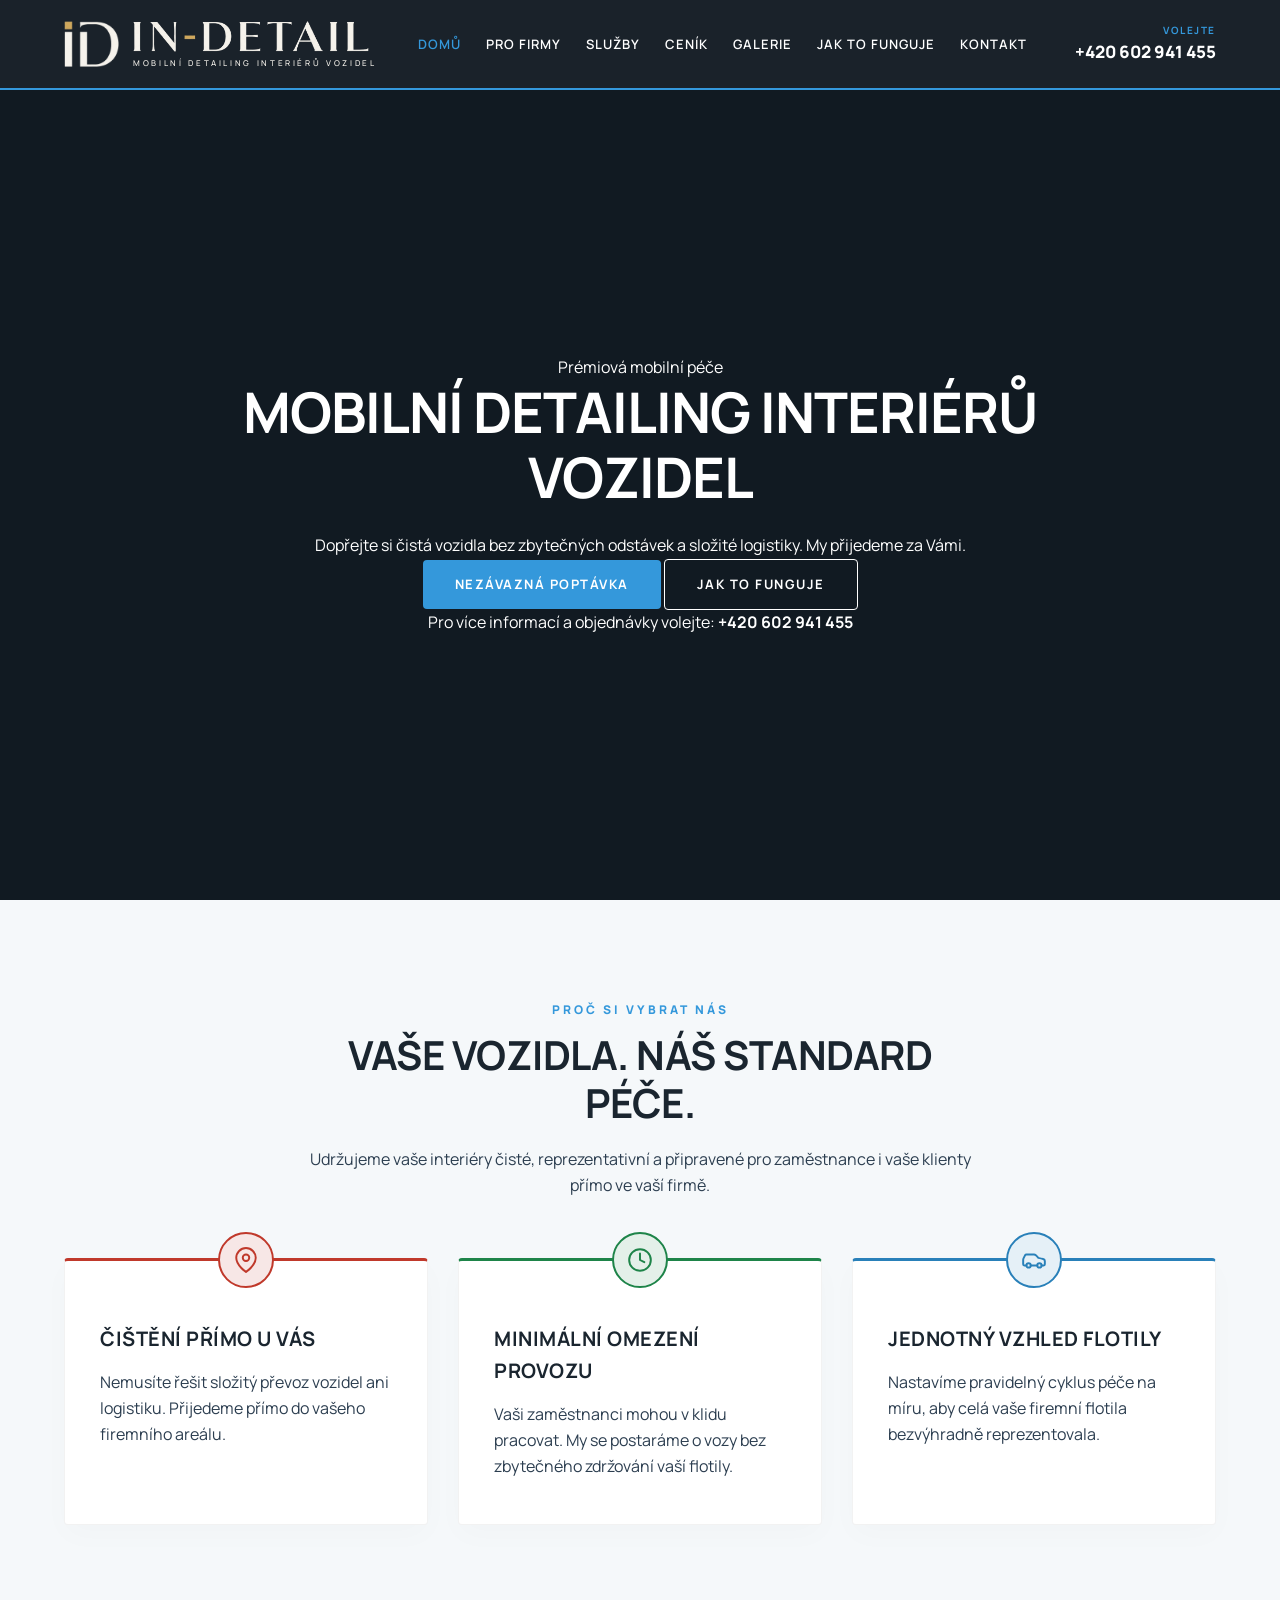
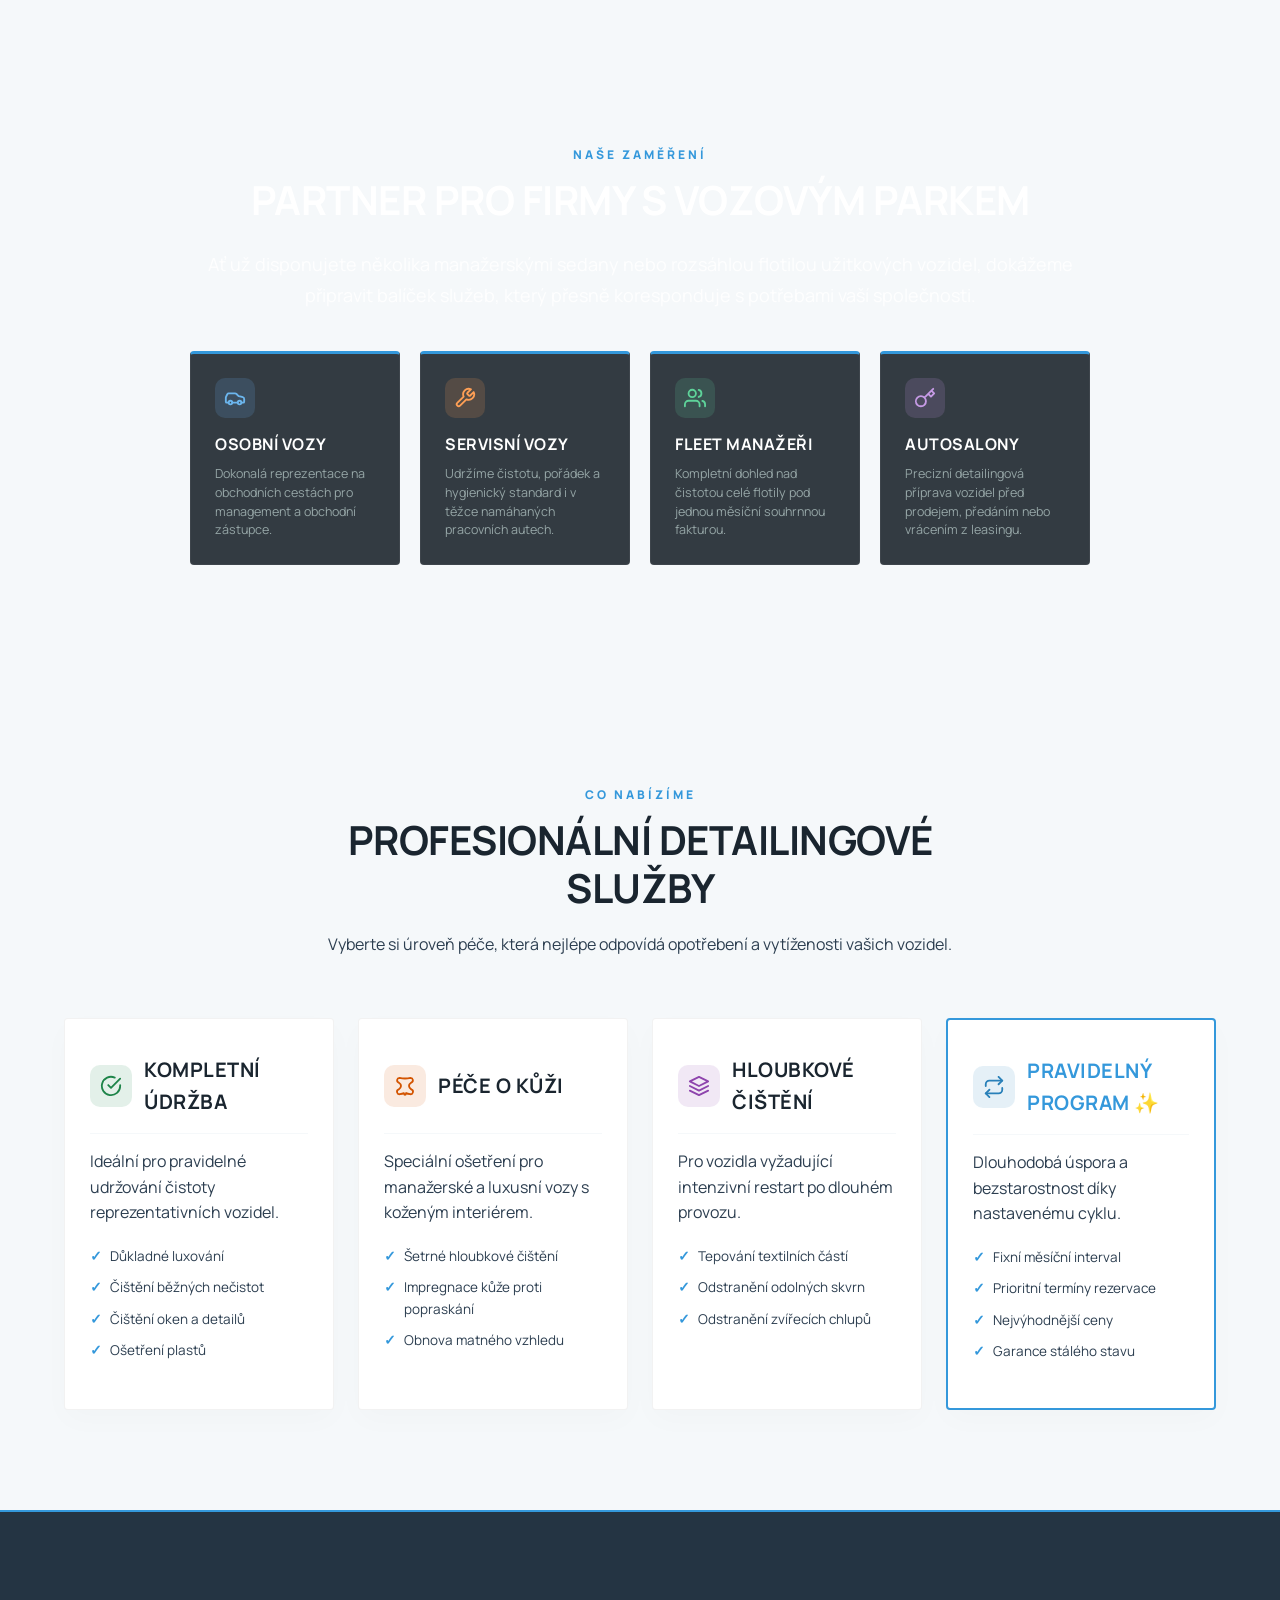
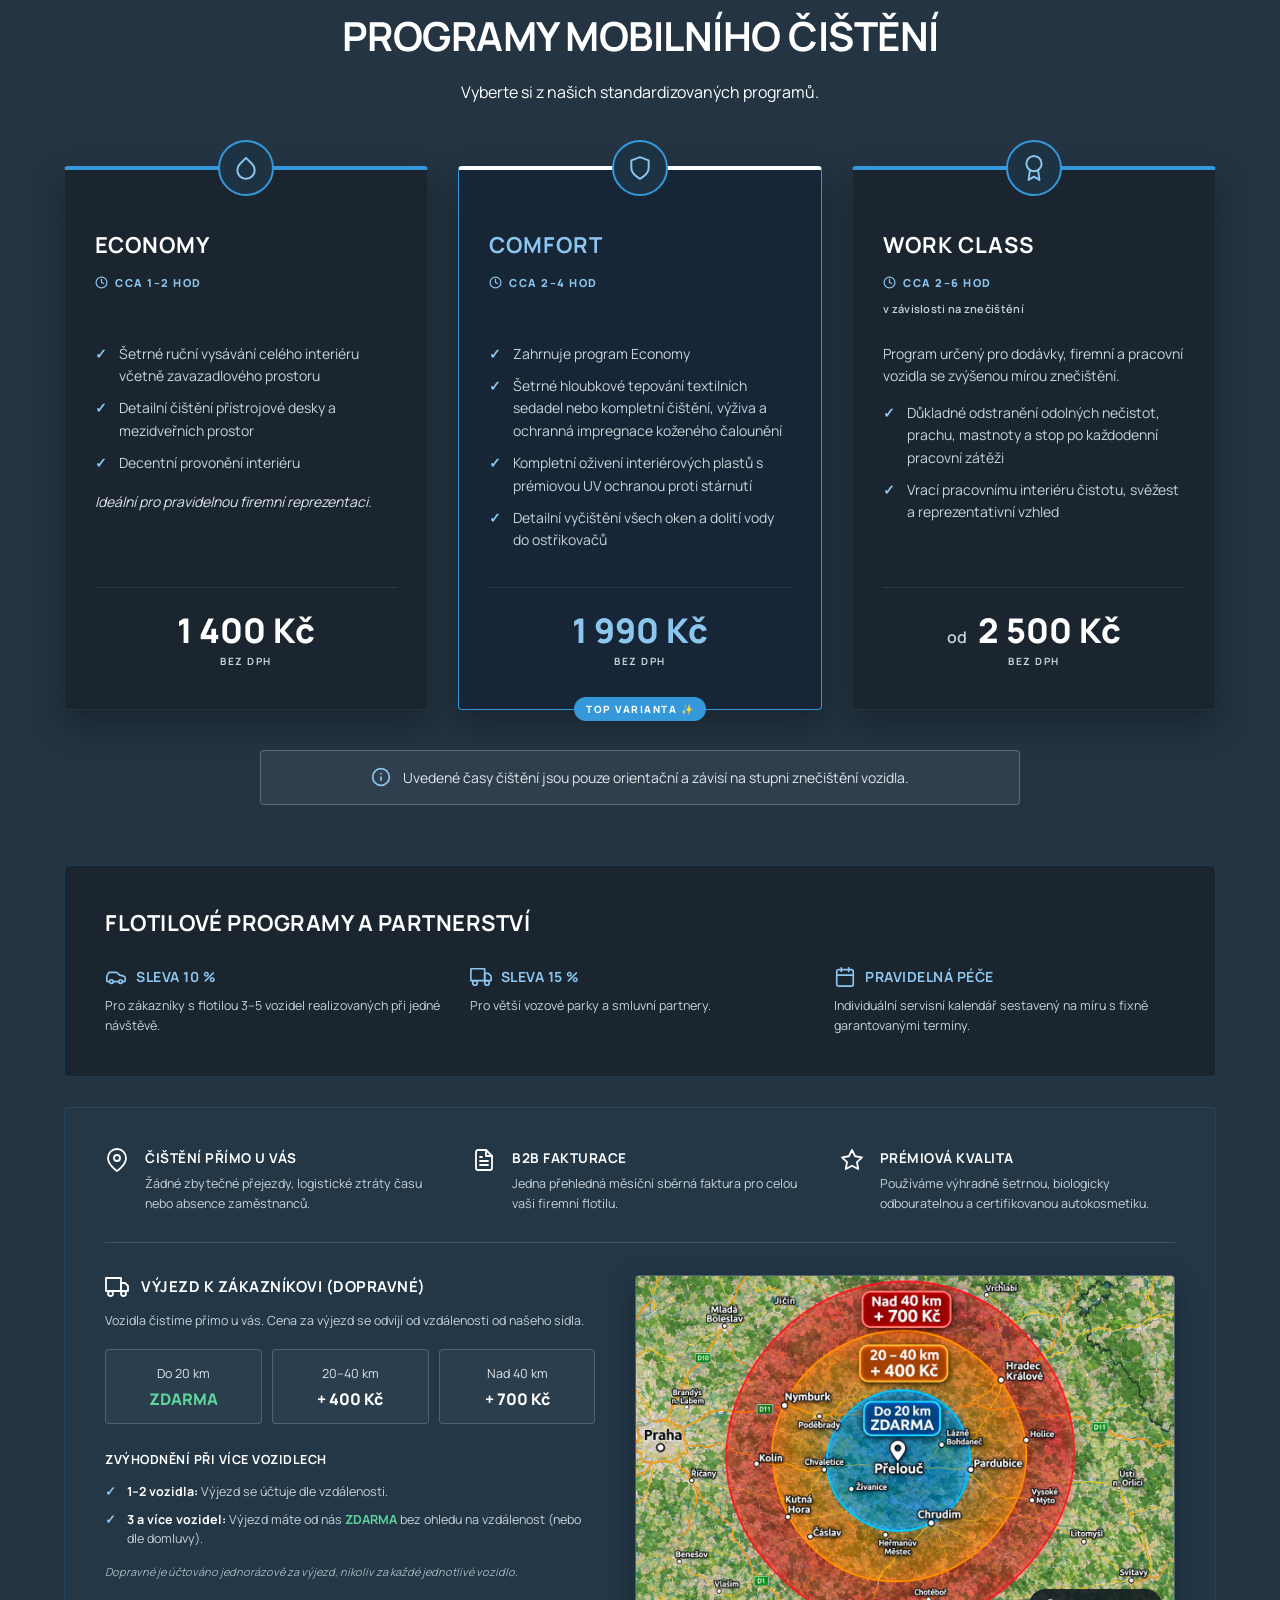
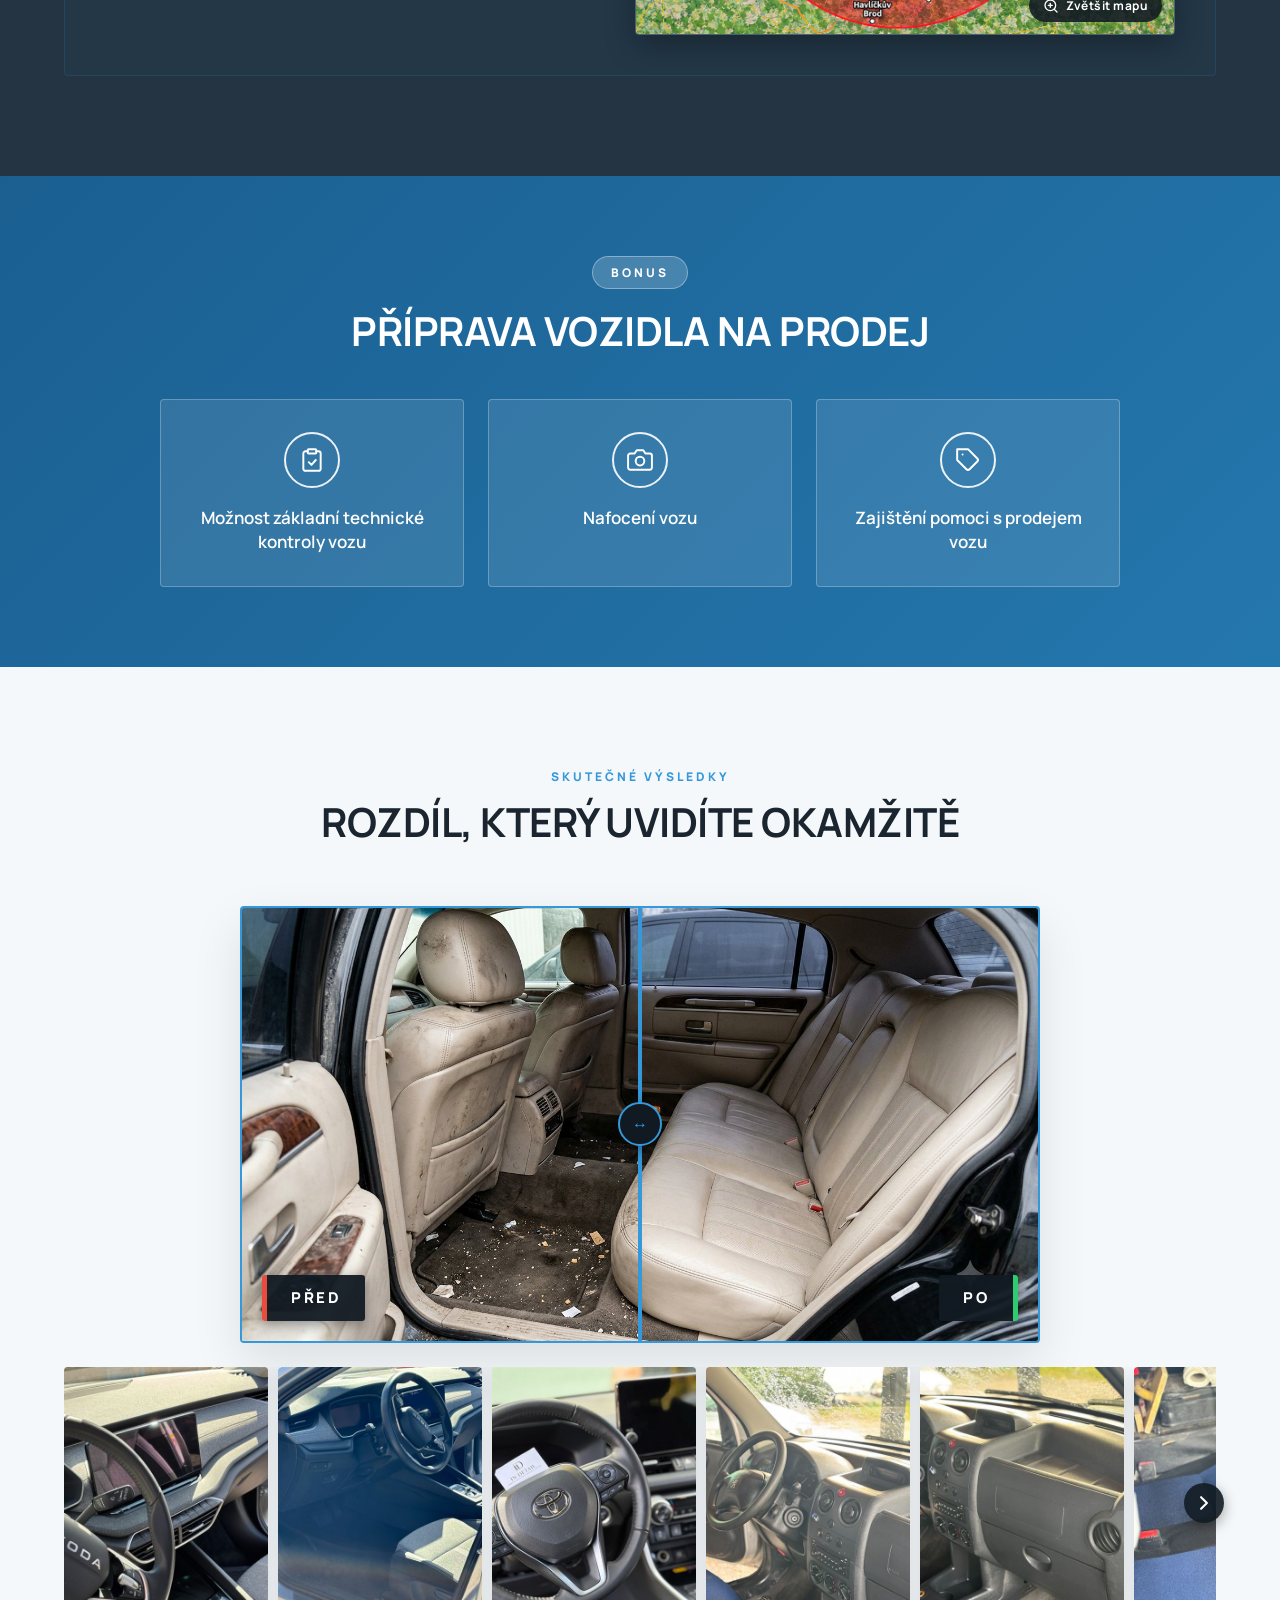
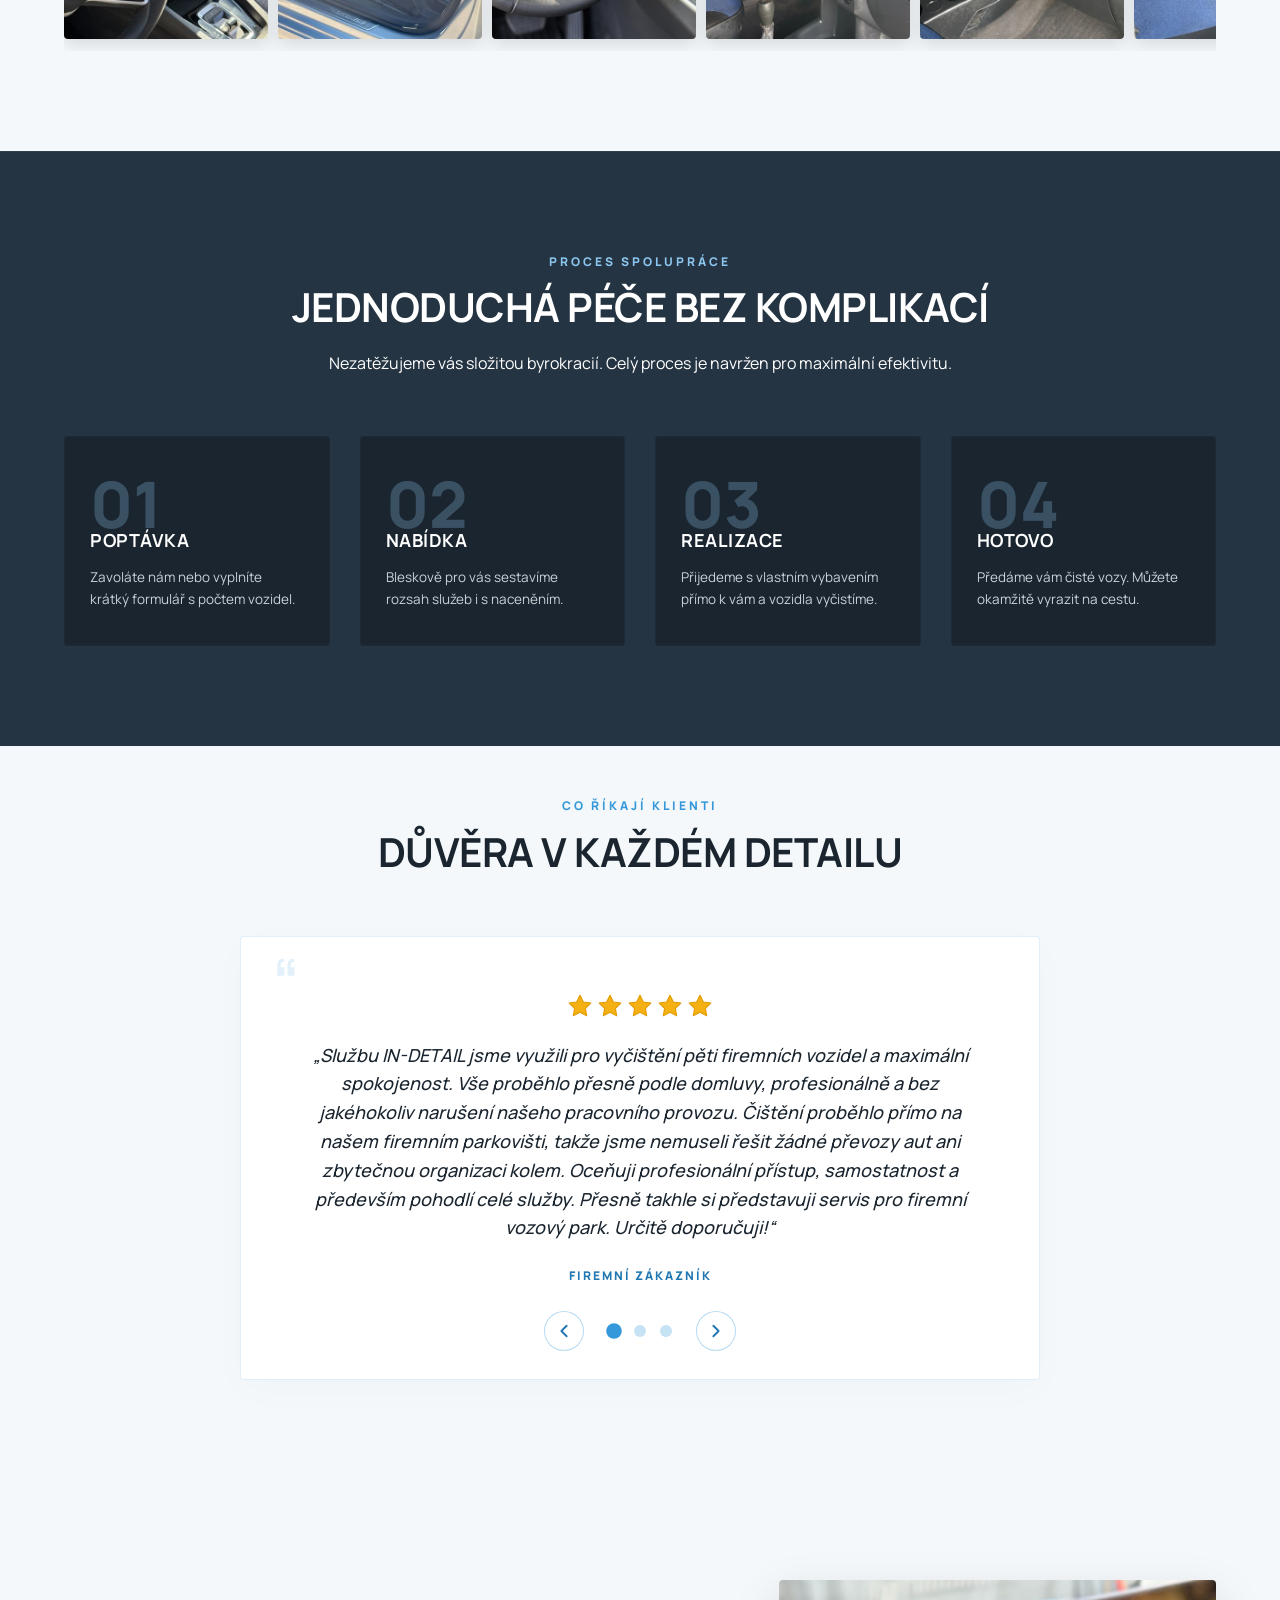
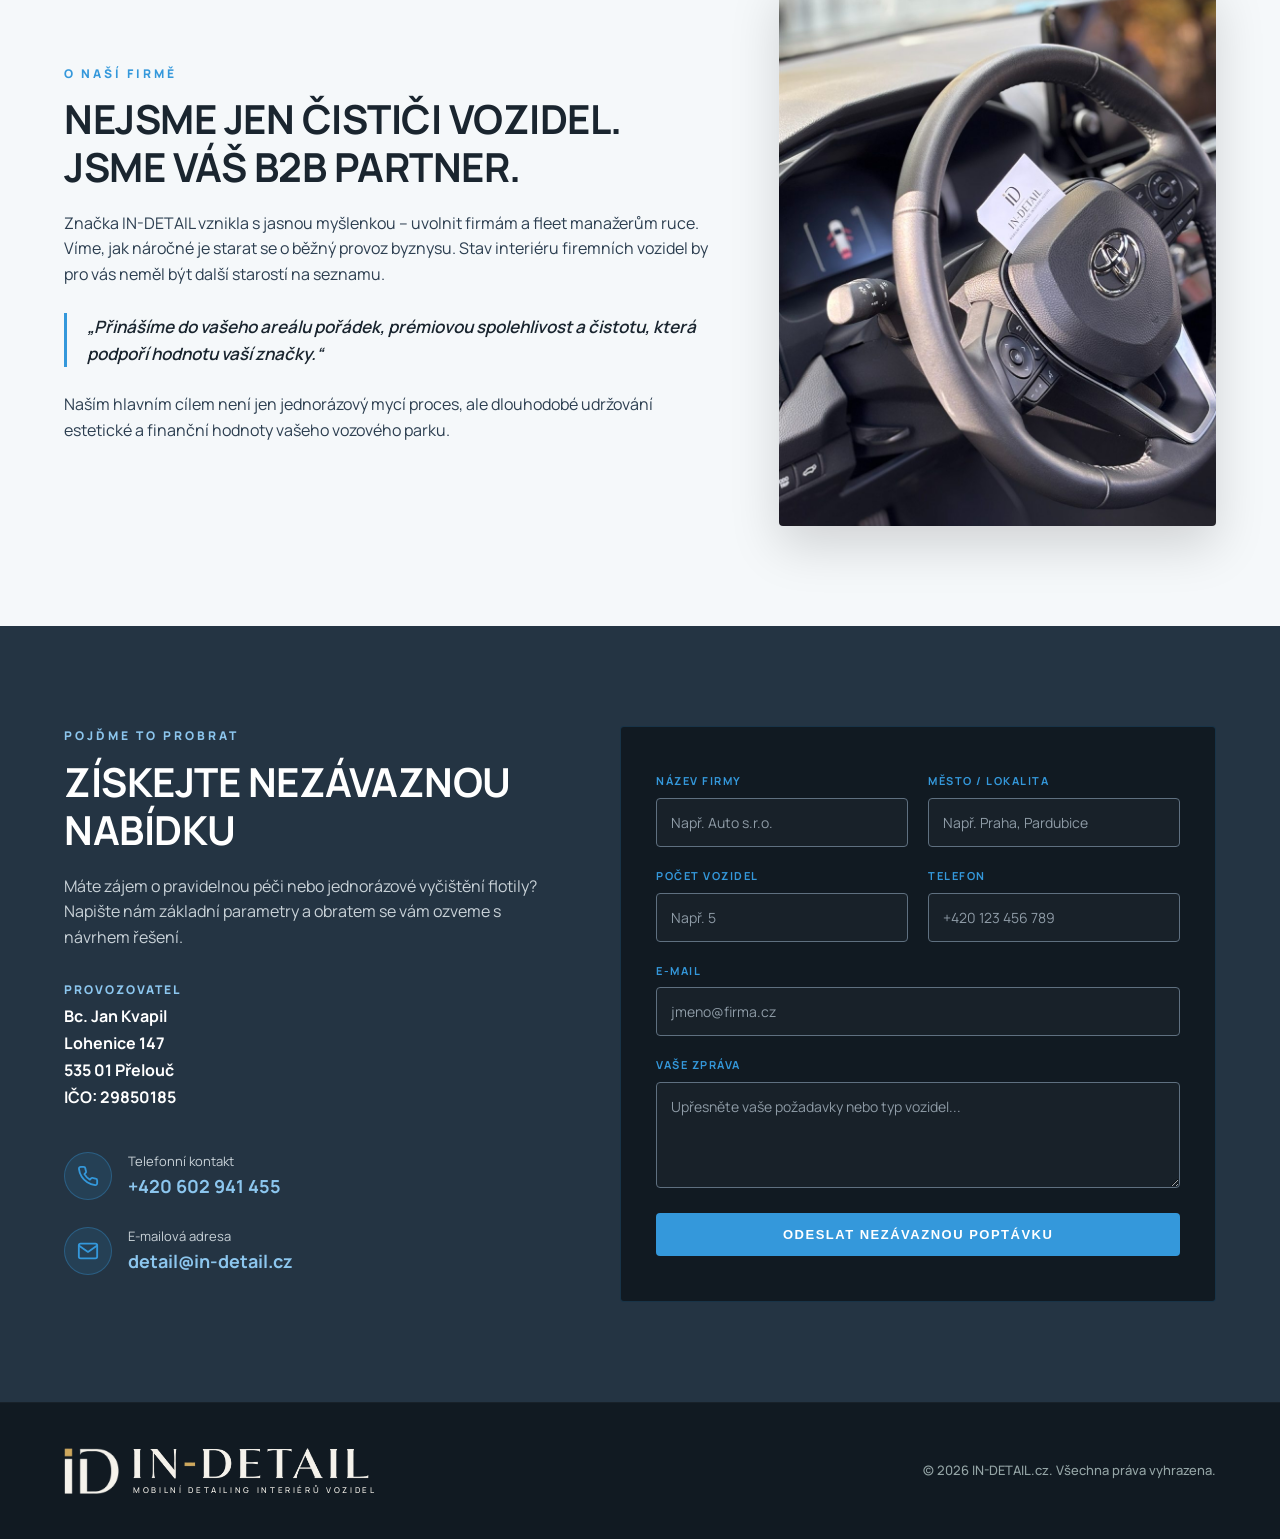
==== commit 172282aa: "Add new logo, gallery, reviews, pricing rewrite, Open Graph and SEO - Header and footer logo taken f" ====
--- a/index.html
+++ b/index.html
@@ -3,7 +3,140 @@
 <head>
     <meta charset="UTF-8">
     <meta name="viewport" content="width=device-width, initial-scale=1.0">
-    <title>IN-DETAIL | Mobilní čištění interiérů firemních vozidel</title>
+    <title>Mobilní detailing interiérů vozidel | IN-DETAIL Přelouč</title>
+
+    <!-- SEO -->
+    <meta name="description" content="Mobilní detailing interiérů vozidel přímo u vás – na firemním parkovišti i před domem. Programy od 1 400 Kč bez DPH, dopravné do 20 km zdarma.">
+    <meta name="robots" content="index, follow, max-image-preview:large">
+    <meta name="author" content="IN-DETAIL">
+    <meta name="theme-color" content="#0b1116">
+    <link rel="canonical" href="https://in-detail.cz/">
+
+    <!-- Open Graph (Facebook, WhatsApp, LinkedIn, Messenger…) -->
+    <meta property="og:type" content="website">
+    <meta property="og:locale" content="cs_CZ">
+    <meta property="og:site_name" content="IN-DETAIL">
+    <meta property="og:url" content="https://in-detail.cz/">
+    <meta property="og:title" content="IN-DETAIL – mobilní detailing interiérů vozidel">
+    <meta property="og:description" content="Čištění interiérů přímo u vás, bez odstávky vozidel. Programy od 1 400 Kč bez DPH, dopravné do 20 km zdarma. Pro firmy i soukromníky.">
+    <meta property="og:image" content="https://in-detail.cz/images/og-image.jpg">
+    <meta property="og:image:type" content="image/jpeg">
+    <meta property="og:image:width" content="1200">
+    <meta property="og:image:height" content="630">
+    <meta property="og:image:alt" content="Interiér vozidla před a po vyčištění – IN-DETAIL, mobilní detailing interiérů vozidel">
+
+    <!-- Twitter / X karta -->
+    <meta name="twitter:card" content="summary_large_image">
+    <meta name="twitter:title" content="IN-DETAIL – mobilní detailing interiérů vozidel">
+    <meta name="twitter:description" content="Čištění interiérů přímo u vás, bez odstávky vozidel. Programy od 1 400 Kč bez DPH, dopravné do 20 km zdarma.">
+    <meta name="twitter:image" content="https://in-detail.cz/images/og-image.jpg">
+    <meta name="twitter:image:alt" content="Interiér vozidla před a po vyčištění – IN-DETAIL, mobilní detailing interiérů vozidel">
+
+    <!-- Ikony -->
+    <link rel="icon" href="favicon.ico" sizes="32x32">
+    <link rel="icon" type="image/png" href="images/icon-192.png" sizes="192x192">
+    <link rel="apple-touch-icon" href="images/apple-touch-icon.png">
+
+    <!-- Strukturovaná data (schema.org) – údaje odpovídají obsahu stránky -->
+    <script type="application/ld+json">
+    {
+        "@context": "https://schema.org",
+        "@graph": [
+            {
+                "@type": "WebSite",
+                "@id": "https://in-detail.cz/#website",
+                "url": "https://in-detail.cz/",
+                "name": "IN-DETAIL",
+                "description": "Mobilní detailing interiérů vozidel",
+                "inLanguage": "cs-CZ",
+                "publisher": { "@id": "https://in-detail.cz/#firma" }
+            },
+            {
+                "@type": "AutomotiveBusiness",
+                "@id": "https://in-detail.cz/#firma",
+                "name": "IN-DETAIL",
+                "alternateName": "IN-DETAIL – mobilní detailing interiérů vozidel",
+                "legalName": "Bc. Jan Kvapil",
+                "description": "Mobilní detailing interiérů vozidel – čištění přímo u zákazníka, na firemním parkovišti i před domem. Pro firmy s vozovým parkem i soukromé zákazníky.",
+                "url": "https://in-detail.cz/",
+                "logo": "https://in-detail.cz/images/logo-id.png",
+                "image": "https://in-detail.cz/images/og-image.jpg",
+                "telephone": "+420602941455",
+                "email": "detail@in-detail.cz",
+                "priceRange": "od 1 400 Kč",
+                "currenciesAccepted": "CZK",
+                "identifier": {
+                    "@type": "PropertyValue",
+                    "propertyID": "IČO",
+                    "value": "29850185"
+                },
+                "address": {
+                    "@type": "PostalAddress",
+                    "streetAddress": "Lohenice 147",
+                    "postalCode": "535 01",
+                    "addressLocality": "Přelouč",
+                    "addressCountry": "CZ"
+                },
+                "contactPoint": {
+                    "@type": "ContactPoint",
+                    "contactType": "customer service",
+                    "telephone": "+420602941455",
+                    "email": "detail@in-detail.cz",
+                    "availableLanguage": "cs"
+                },
+                "hasOfferCatalog": {
+                    "@type": "OfferCatalog",
+                    "name": "Programy mobilního čištění interiérů",
+                    "itemListElement": [
+                        {
+                            "@type": "Offer",
+                            "priceSpecification": {
+                                "@type": "UnitPriceSpecification",
+                                "price": "1400",
+                                "priceCurrency": "CZK",
+                                "valueAddedTaxIncluded": false
+                            },
+                            "itemOffered": {
+                                "@type": "Service",
+                                "name": "ECONOMY",
+                                "description": "Šetrné ruční vysávání celého interiéru včetně zavazadlového prostoru, detailní čištění přístrojové desky a mezidveřních prostor, decentní provonění interiéru. Cca 1–2 hodiny."
+                            }
+                        },
+                        {
+                            "@type": "Offer",
+                            "priceSpecification": {
+                                "@type": "UnitPriceSpecification",
+                                "price": "1990",
+                                "priceCurrency": "CZK",
+                                "valueAddedTaxIncluded": false
+                            },
+                            "itemOffered": {
+                                "@type": "Service",
+                                "name": "COMFORT",
+                                "description": "Program Economy a navíc hloubkové tepování textilních sedadel nebo čištění, výživa a impregnace kůže, oživení plastů s UV ochranou a vyčištění všech oken. Cca 2–4 hodiny."
+                            }
+                        },
+                        {
+                            "@type": "Offer",
+                            "priceSpecification": {
+                                "@type": "UnitPriceSpecification",
+                                "minPrice": "2500",
+                                "priceCurrency": "CZK",
+                                "valueAddedTaxIncluded": false
+                            },
+                            "itemOffered": {
+                                "@type": "Service",
+                                "name": "WORK CLASS",
+                                "description": "Program pro dodávky, firemní a pracovní vozidla se zvýšenou mírou znečištění. Cca 2–6 hodin podle znečištění."
+                            }
+                        }
+                    ]
+                }
+            }
+        ]
+    }
+    </script>
+
     <link rel="preconnect" href="https://fonts.googleapis.com">
     <link rel="preconnect" href="https://fonts.gstatic.com" crossorigin>
     <link href="https://fonts.googleapis.com/css2?family=Manrope:wght@300;400;500;600;700;800&display=swap" rel="stylesheet">
@@ -14,9 +147,12 @@
 
     <header id="main-header">
         <div class="container nav-wrapper">
-            <a href="#" class="logo-placeholder" aria-label="IN-DETAIL – zpět na začátek stránky">
-                <div class="logo-id">ID</div>
-                <div class="logo-text">IN-DETAIL<br><span style="font-size: 8.5px; color: var(--accent-blue);">mobilní detailing</span></div>
+            <a href="#" class="logo-placeholder" aria-label="IN-DETAIL – mobilní detailing interiérů vozidel, zpět na začátek stránky">
+                <img class="logo-mark" src="images/logo-id.png" width="284" height="237" alt="">
+                <span class="logo-lockup">
+                    <img class="logo-wordmark" src="images/logo-text.png" width="894" height="118" alt="">
+                    <span class="logo-tagline">Mobilní detailing interiérů vozidel</span>
+                </span>
             </a>
             <nav>
                 <ul>
@@ -46,16 +182,16 @@
 
         <div class="container">
             <p class="subtitle">Prémiová mobilní péče</p>
-            <h1>Mobilní čištění interiérů firemních vozidel</h1>
-            <p class="description">Přijedeme přímo k vám a postaráme se o čistotu vašich vozů bez zbytečných odstávek a složité logistiky.</p>
+            <h1>Mobilní detailing interiérů vozidel</h1>
+            <p class="description">Dopřejte si čistá vozidla bez zbytečných odstávek a složité logistiky. My přijedeme za Vámi.</p>
             
             <div class="hero-actions">
                 <a href="#kontakt" class="btn btn-primary">Nezávazná poptávka</a>
-                <a href="#jak-to-funguje" class="btn btn-secondary">Jak služba funguje</a>
+                <a href="#jak-to-funguje" class="btn btn-secondary">Jak to funguje</a>
             </div>
 
             <div class="hero-phone-alert">
-                <span>Potřebujete okamžité řešení? Volejte:</span>
+                <span>Pro více informací a objednávky volejte:</span>
                 <strong><a href="tel:+420602941455">+420 602 941 455</a></strong>
             </div>
         </div>
@@ -107,39 +243,39 @@
                 <!-- Karty zarovnané vedle sebe -->
                 <div class="companies-list">
                     <div class="company-item">
-                        <h4>
+                        <h3>
                             <span class="company-icon icon-c-blue" aria-hidden="true">
                                 <svg viewBox="0 0 24 24" fill="none" stroke="currentColor" stroke-width="2" stroke-linecap="round" stroke-linejoin="round"><path d="M19 17h2c.6 0 1-.4 1-1v-3c0-.9-.7-1.7-1.5-1.9C18.7 10.6 16 10 16 10s-1.3-1.4-2.2-2.3c-.5-.4-1.1-.7-1.8-.7H5c-.6 0-1.1.4-1.4.9l-1.4 2.9A3.7 3.7 0 0 0 2 12v4c0 .6.4 1 1 1h2"/><circle cx="7" cy="17" r="2"/><path d="M9 17h6"/><circle cx="17" cy="17" r="2"/></svg>
                             </span>
                             Osobní vozy
-                        </h4>
+                        </h3>
                         <p>Dokonalá reprezentace na obchodních cestách pro management a obchodní zástupce.</p>
                     </div>
                     <div class="company-item">
-                        <h4>
+                        <h3>
                             <span class="company-icon icon-c-orange" aria-hidden="true">
                                 <svg viewBox="0 0 24 24" fill="none" stroke="currentColor" stroke-width="2" stroke-linecap="round" stroke-linejoin="round"><path d="M14.7 6.3a1 1 0 0 0 0 1.4l1.6 1.6a1 1 0 0 0 1.4 0l3.77-3.77a6 6 0 0 1-7.94 7.94l-6.91 6.91a2.12 2.12 0 0 1-3-3l6.91-6.91a6 6 0 0 1 7.94-7.94l-3.76 3.76z"/></svg>
                             </span>
                             Servisní vozy
-                        </h4>
+                        </h3>
                         <p>Udržíme čistotu, pořádek a hygienický standard i v těžce namáhaných pracovních autech.</p>
                     </div>
                     <div class="company-item">
-                        <h4>
+                        <h3>
                             <span class="company-icon icon-c-green" aria-hidden="true">
                                 <svg viewBox="0 0 24 24" fill="none" stroke="currentColor" stroke-width="2" stroke-linecap="round" stroke-linejoin="round"><path d="M17 21v-2a4 4 0 0 0-4-4H5a4 4 0 0 0-4 4v2"/><circle cx="9" cy="7" r="4"/><path d="M23 21v-2a4 4 0 0 0-3-3.87"/><path d="M16 3.13a4 4 0 0 1 0 7.75"/></svg>
                             </span>
                             Fleet manažeři
-                        </h4>
+                        </h3>
                         <p>Kompletní dohled nad čistotou celé flotily pod jednou měsíční souhrnnou fakturou.</p>
                     </div>
                     <div class="company-item">
-                        <h4>
+                        <h3>
                             <span class="company-icon icon-c-purple" aria-hidden="true">
                                 <svg viewBox="0 0 24 24" fill="none" stroke="currentColor" stroke-width="2" stroke-linecap="round" stroke-linejoin="round"><path d="M21 2l-2 2m-7.61 7.61a5.5 5.5 0 1 1-7.778 7.778 5.5 5.5 0 0 1 7.777-7.777zm0 0L15.5 7.5m0 0l3 3L22 7l-3-3m-3.5 3.5L19 4"/></svg>
                             </span>
                             Autosalony
-                        </h4>
+                        </h3>
                         <p>Precizní detailingová příprava vozidel před prodejem, předáním nebo vrácením z leasingu.</p>
                     </div>
                 </div>
@@ -201,8 +337,7 @@
                         <ul class="service-features">
                             <li>Tepování textilních částí</li>
                             <li>Odstranění odolných skvrn</li>
-                            <li>Hloubková dezinfekce</li>
-                            <li>Příprava na prodej</li>
+                            <li>Odstranění zvířecích chlupů</li>
                         </ul>
                     </div>
                 </div>
@@ -230,9 +365,8 @@
     <section id="cenik" class="pricing-section">
         <div class="container">
             <div class="section-header">
-                <span class="section-tag">Zaváděcí partnerské ceny</span>
                 <h2 class="section-title">Programy mobilního čištění</h2>
-                <p>Vyberte si z našich standardizovaných programů. Ceny jsou navrženy pro maximální transparentnost a efektivitu.</p>
+                <p>Vyberte si z našich standardizovaných programů.</p>
             </div>
 
             <div class="programs-grid">
@@ -242,15 +376,22 @@
                         <span class="program-icon" aria-hidden="true">
                             <svg viewBox="0 0 24 24" fill="none" stroke="currentColor" stroke-width="1.8" stroke-linecap="round" stroke-linejoin="round"><path d="M12 2.69l5.66 5.66a8 8 0 1 1-11.31 0z"/></svg>
                         </span>
-                        <h3 class="program-title">BUSINESS ESSENTIAL</h3>
+                        <h3 class="program-title">ECONOMY</h3>
                         <span class="program-time">
                             <svg viewBox="0 0 24 24" fill="none" stroke="currentColor" stroke-width="2.2" stroke-linecap="round" stroke-linejoin="round" aria-hidden="true"><circle cx="12" cy="12" r="10"/><polyline points="12 6 12 12 16 14"/></svg>
-                            cca 1,5–2 hod
-                        </span>
-                    </div>
-                    <p class="program-desc">Šetrné ruční vysávání celého interiéru včetně zavazadlového prostoru. Detailní čištění všech vnitřních skel, zrcátek, přístrojové desky a mezidveřních prostor. Decentní provonění interiéru. Ideální pro pravidelnou firemní reprezentaci.</p>
+                            cca 1–2 hod
+                        </span>
+                    </div>
+                    <div class="program-desc">
+                        <ul class="program-list">
+                            <li>Šetrné ruční vysávání celého interiéru včetně zavazadlového prostoru</li>
+                            <li>Detailní čištění přístrojové desky a mezidveřních prostor</li>
+                            <li>Decentní provonění interiéru</li>
+                        </ul>
+                        <p class="program-outro">Ideální pro pravidelnou firemní reprezentaci.</p>
+                    </div>
                     <div class="program-price-box">
-                        <div class="program-price">1 090 Kč</div>
+                        <div class="program-price">1&nbsp;400&nbsp;Kč</div>
                         <div class="program-price-vat">bez DPH</div>
                     </div>
                 </div>
@@ -260,15 +401,22 @@
                         <span class="program-icon" aria-hidden="true">
                             <svg viewBox="0 0 24 24" fill="none" stroke="currentColor" stroke-width="1.8" stroke-linecap="round" stroke-linejoin="round"><path d="M12 22s8-4 8-10V5l-8-3-8 3v7c0 6 8 10 8 10z"/></svg>
                         </span>
-                        <h3 class="program-title">EXECUTIVE COMFORT</h3>
+                        <h3 class="program-title">COMFORT</h3>
                         <span class="program-time">
                             <svg viewBox="0 0 24 24" fill="none" stroke="currentColor" stroke-width="2.2" stroke-linecap="round" stroke-linejoin="round" aria-hidden="true"><circle cx="12" cy="12" r="10"/><polyline points="12 6 12 12 16 14"/></svg>
-                            cca 3–4 hod
-                        </span>
-                    </div>
-                    <p class="program-desc">Zahrnuje program Business + šetrné hloubkové tepování textilních sedadel nebo kompletní čištění, výživu a ochrannou impregnaci koženého čalounění. Kompletní oživení interiérových plastů s prémiovou UV ochranou proti stárnutí.</p>
+                            cca 2–4 hod
+                        </span>
+                    </div>
+                    <div class="program-desc">
+                        <ul class="program-list">
+                            <li>Zahrnuje program Economy</li>
+                            <li>Šetrné hloubkové tepování textilních sedadel nebo kompletní čištění, výživa a ochranná impregnace koženého čalounění</li>
+                            <li>Kompletní oživení interiérových plastů s prémiovou UV ochranou proti stárnutí</li>
+                            <li>Detailní vyčištění všech oken a dolití vody do ostřikovačů</li>
+                        </ul>
+                    </div>
                     <div class="program-price-box">
-                        <div class="program-price">2 290 Kč</div>
+                        <div class="program-price">1&nbsp;990&nbsp;Kč</div>
                         <div class="program-price-vat">bez DPH</div>
                     </div>
                 </div>
@@ -278,20 +426,33 @@
                         <span class="program-icon" aria-hidden="true">
                             <svg viewBox="0 0 24 24" fill="none" stroke="currentColor" stroke-width="1.8" stroke-linecap="round" stroke-linejoin="round"><circle cx="12" cy="8" r="7"/><polyline points="8.21 13.89 7 23 12 20 17 23 15.79 13.88"/></svg>
                         </span>
-                        <h3 class="program-title">FIRST CLASS REBORN</h3>
+                        <h3 class="program-title">WORK CLASS</h3>
                         <span class="program-time">
                             <svg viewBox="0 0 24 24" fill="none" stroke="currentColor" stroke-width="2.2" stroke-linecap="round" stroke-linejoin="round" aria-hidden="true"><circle cx="12" cy="12" r="10"/><polyline points="12 6 12 12 16 14"/></svg>
-                            cca 5–6 hod
-                        </span>
-                    </div>
-                    <p class="program-desc">Kompletní omlazení interiéru na úroveň nového vozu. Hloubkové parní čištění a extrakční tepování veškerých textilních povrchů (včetně podlah a stropnice). Regenerace kůže. Dezinfekce vzduchotechniky ozonem (odstranění mikrobů a pachu).</p>
+                            cca 2–6 hod
+                        </span>
+                        <span class="program-time-note">v závislosti na znečištění</span>
+                    </div>
+                    <div class="program-desc">
+                        <p class="program-intro">Program určený pro dodávky, firemní a pracovní vozidla se zvýšenou mírou znečištění.</p>
+                        <ul class="program-list">
+                            <li>Důkladné odstranění odolných nečistot, prachu, mastnoty a stop po každodenní pracovní zátěži</li>
+                            <li>Vrací pracovnímu interiéru čistotu, svěžest a reprezentativní vzhled</li>
+                        </ul>
+                    </div>
                     <div class="program-price-box">
-                        <div class="program-price">3 190 Kč</div>
+                        <div class="program-price"><span class="program-price-from">od</span> 2&nbsp;500&nbsp;Kč</div>
                         <div class="program-price-vat">bez DPH</div>
                     </div>
                 </div>
 
             </div>
+
+            <!-- Upozornění pod ceníkem -->
+            <p class="pricing-note">
+                <svg viewBox="0 0 24 24" fill="none" stroke="currentColor" stroke-width="2" stroke-linecap="round" stroke-linejoin="round" aria-hidden="true"><circle cx="12" cy="12" r="10"/><line x1="12" y1="16" x2="12" y2="12"/><line x1="12" y1="8" x2="12.01" y2="8"/></svg>
+                <span>Uvedené časy čištění jsou pouze orientační a závisí na stupni znečištění vozidla.</span>
+            </p>
 
             <div class="pricing-meta">
                 
@@ -301,16 +462,16 @@
                         <div class="fleet-box-item">
                             <strong>
                                 <svg viewBox="0 0 24 24" fill="none" stroke="currentColor" stroke-width="1.8" stroke-linecap="round" stroke-linejoin="round" aria-hidden="true"><path d="M19 17h2c.6 0 1-.4 1-1v-3c0-.9-.7-1.7-1.5-1.9C18.7 10.6 16 10 16 10s-1.3-1.4-2.2-2.3c-.5-.4-1.1-.7-1.8-.7H5c-.6 0-1.1.4-1.4.9l-1.4 2.9A3.7 3.7 0 0 0 2 12v4c0 .6.4 1 1 1h2"/><circle cx="7" cy="17" r="2"/><path d="M9 17h6"/><circle cx="17" cy="17" r="2"/></svg>
-                                Sleva 15 %
+                                Sleva 10 %
                             </strong>
-                            <p>Pro firemní flotily od 3 do 5 vozidel realizovaných při jedné návštěvě.</p>
+                            <p>Pro zákazníky s flotilou 3–5 vozidel realizovaných při jedné návštěvě.</p>
                         </div>
                         <div class="fleet-box-item">
                             <strong>
                                 <svg viewBox="0 0 24 24" fill="none" stroke="currentColor" stroke-width="1.8" stroke-linecap="round" stroke-linejoin="round" aria-hidden="true"><rect x="1" y="3" width="15" height="13"/><polygon points="16 8 20 8 23 11 23 16 16 16 16 8"/><circle cx="5.5" cy="18.5" r="2.5"/><circle cx="18.5" cy="18.5" r="2.5"/></svg>
-                                Sleva 18 %
+                                Sleva 15 %
                             </strong>
-                            <p>Pro větší vozové parky (6 a více vozidel) nebo smluvní partnery.</p>
+                            <p>Pro větší vozové parky a smluvní partnery.</p>
                         </div>
                         <div class="fleet-box-item">
                             <strong>
@@ -323,6 +484,7 @@
                 </div>
 
                 <div class="pricing-extra-benefits">
+                    <div class="extra-benefit-list">
                     <div class="extra-benefit-item">
                         <span class="extra-benefit-icon" aria-hidden="true">
                             <svg viewBox="0 0 24 24" fill="none" stroke="currentColor" stroke-width="1.8" stroke-linecap="round" stroke-linejoin="round"><path d="M21 10c0 7-9 13-9 13s-9-6-9-13a9 9 0 0 1 18 0z"/><circle cx="12" cy="10" r="3"/></svg>
@@ -350,9 +512,72 @@
                             <p>Používáme výhradně šetrnou, biologicky odbouratelnou a certifikovanou autokosmetiku.</p>
                         </div>
                     </div>
-                </div>
-
-            </div>
+                    </div>
+
+                    <!-- Výjezd k zákazníkovi (dopravné) a mapa zón -->
+                    <div class="travel-fee">
+                      <div class="travel-info">
+                        <h3 class="travel-title">
+                            <svg viewBox="0 0 24 24" fill="none" stroke="currentColor" stroke-width="1.8" stroke-linecap="round" stroke-linejoin="round" aria-hidden="true"><rect x="1" y="3" width="15" height="13"/><polygon points="16 8 20 8 23 11 23 16 16 16 16 8"/><circle cx="5.5" cy="18.5" r="2.5"/><circle cx="18.5" cy="18.5" r="2.5"/></svg>
+                            Výjezd k zákazníkovi (dopravné)
+                        </h3>
+                        <p class="travel-intro">Vozidla čistíme přímo u vás. Cena za výjezd se odvíjí od vzdálenosti od našeho sídla.</p>
+
+                        <ul class="travel-tiers">
+                            <li><span>Do 20 km</span><strong class="travel-free">ZDARMA</strong></li>
+                            <li><span>20–40 km</span><strong>+&nbsp;400&nbsp;Kč</strong></li>
+                            <li><span>Nad 40 km</span><strong>+&nbsp;700&nbsp;Kč</strong></li>
+                        </ul>
+
+                        <h4 class="travel-subtitle">Zvýhodnění při více vozidlech</h4>
+                        <ul class="travel-bonus">
+                            <li><strong>1–2 vozidla:</strong> Výjezd se účtuje dle vzdálenosti.</li>
+                            <li><strong>3 a více vozidel:</strong> Výjezd máte od nás <strong class="travel-free">ZDARMA</strong> bez ohledu na vzdálenost (nebo dle domluvy).</li>
+                        </ul>
+
+                        <p class="travel-note">Dopravné je účtováno jednorázově za výjezd, nikoliv za každé jednotlivé vozidlo.</p>
+                      </div>
+
+                        <a class="travel-map" href="images/mapa-web.jpg" aria-label="Zvětšit mapu zón dopravného">
+                            <img src="images/mapa-web.jpg" width="1200" height="800" alt="Mapa zón dopravného od Přelouče: do 20 km zdarma, 20–40 km + 400 Kč, nad 40 km + 700 Kč" loading="lazy" decoding="async">
+                            <span class="travel-map-hint" aria-hidden="true">
+                                <svg viewBox="0 0 24 24" fill="none" stroke="currentColor" stroke-width="2" stroke-linecap="round" stroke-linejoin="round"><circle cx="11" cy="11" r="8"/><line x1="21" y1="21" x2="16.65" y2="16.65"/><line x1="11" y1="8" x2="11" y2="14"/><line x1="8" y1="11" x2="14" y2="11"/></svg>
+                                Zvětšit mapu
+                            </span>
+                        </a>
+                    </div>
+                </div>
+
+            </div>
+        </div>
+    </section>
+
+    <!-- BONUS: příprava vozidla na prodej (v menu patří pod "Ceník") -->
+    <section id="bonus" class="bonus" data-nav="cenik">
+        <div class="container">
+            <span class="bonus-badge">Bonus</span>
+            <h2 class="section-title">Příprava vozidla na prodej</h2>
+
+            <ul class="bonus-points">
+                <li class="bonus-point">
+                    <span class="bonus-icon" aria-hidden="true">
+                        <svg viewBox="0 0 24 24" fill="none" stroke="currentColor" stroke-width="1.8" stroke-linecap="round" stroke-linejoin="round"><path d="M16 4h2a2 2 0 0 1 2 2v14a2 2 0 0 1-2 2H6a2 2 0 0 1-2-2V6a2 2 0 0 1 2-2h2"/><rect x="8" y="2" width="8" height="4" rx="1" ry="1"/><polyline points="9 14 11.5 16.5 15.5 12"/></svg>
+                    </span>
+                    <span>Možnost základní technické kontroly vozu</span>
+                </li>
+                <li class="bonus-point">
+                    <span class="bonus-icon" aria-hidden="true">
+                        <svg viewBox="0 0 24 24" fill="none" stroke="currentColor" stroke-width="1.8" stroke-linecap="round" stroke-linejoin="round"><path d="M23 19a2 2 0 0 1-2 2H3a2 2 0 0 1-2-2V8a2 2 0 0 1 2-2h4l2-3h6l2 3h4a2 2 0 0 1 2 2z"/><circle cx="12" cy="13" r="4"/></svg>
+                    </span>
+                    <span>Nafocení vozu</span>
+                </li>
+                <li class="bonus-point">
+                    <span class="bonus-icon" aria-hidden="true">
+                        <svg viewBox="0 0 24 24" fill="none" stroke="currentColor" stroke-width="1.8" stroke-linecap="round" stroke-linejoin="round"><path d="M20.59 13.41l-7.17 7.17a2 2 0 0 1-2.83 0L2 12V2h10l8.59 8.59a2 2 0 0 1 0 2.82z"/><line x1="7" y1="7" x2="7.01" y2="7"/></svg>
+                    </span>
+                    <span>Zajištění pomoci s prodejem vozu</span>
+                </li>
+            </ul>
         </div>
     </section>
 
@@ -364,8 +589,8 @@
                 </div>
 
             <div class="comparison-container" id="comparison-slider">
-                <img class="comparison-img img-after" src="po.jpg" width="1408" height="768" alt="Interiér vozidla po vyčištění" loading="lazy" draggable="false">
-                <img class="comparison-img img-before" src="pred.jpg" width="1408" height="768" alt="Interiér vozidla před vyčištěním" loading="lazy" draggable="false">
+                <img class="comparison-img img-after" src="images/po.jpg" width="1408" height="768" alt="Interiér vozidla po vyčištění" loading="lazy" draggable="false">
+                <img class="comparison-img img-before" src="images/pred.jpg" width="1408" height="768" alt="Interiér vozidla před vyčištěním" loading="lazy" draggable="false">
 
                 <div class="img-label label-before">Před</div>
                 <div class="img-label label-after">Po</div>
@@ -375,56 +600,92 @@
                 </div>
             </div>
 
-            <!-- Pruh fotek pod porovnáním (zmenšené kopie ze složky images/web/) -->
+            <!-- Pruh fotek pod porovnáním (náhledy: images/gallery/thumbs/, velké fotky pro lightbox: images/gallery/) -->
             <div class="photo-strip-wrapper">
                 <button type="button" class="strip-btn strip-prev" aria-label="Předchozí fotky">
                     <svg viewBox="0 0 24 24" fill="none" stroke="currentColor" stroke-width="2.5" stroke-linecap="round" stroke-linejoin="round" aria-hidden="true"><path d="M15.5 5l-7 7 7 7"/></svg>
                 </button>
                 <div class="photo-strip" id="photo-strip" role="region" aria-label="Fotky z naší práce" tabindex="0">
-                    <a href="images/web/large/skoda-promo-po1.jpg" class="strip-item">
-                        <img src="images/web/skoda-promo-po1.jpg" width="750" height="1000" alt="Interiér Škody po vyčištění, volant a palubní deska" loading="lazy" decoding="async">
-                    </a>
-                    <a href="images/web/large/skoda-promo-po2.jpg" class="strip-item">
-                        <img src="images/web/skoda-promo-po2.jpg" width="750" height="1000" alt="Interiér Škody po vyčištění, přední sedadla a volant" loading="lazy" decoding="async">
-                    </a>
-                    <a href="images/web/large/ktm-po1.jpg" class="strip-item">
-                        <img src="images/web/ktm-po1.jpg" width="750" height="1000" alt="Nádrž a boční kryt motocyklu KTM 790 po detailingu" loading="lazy" decoding="async">
-                    </a>
-                    <a href="images/web/large/ktm-po2.jpg" class="strip-item">
-                        <img src="images/web/ktm-po2.jpg" width="750" height="1000" alt="Výfuk a kufrový rám motocyklu KTM 790 po detailingu" loading="lazy" decoding="async">
-                    </a>
-                    <a href="images/web/large/img-4758.jpg" class="strip-item">
-                        <img src="images/web/img-4758.jpg" width="750" height="1000" alt="Přední část motocyklu KTM 790 s plexištítem" loading="lazy" decoding="async">
-                    </a>
-                    <a href="images/web/large/img-4759.jpg" class="strip-item">
-                        <img src="images/web/img-4759.jpg" width="750" height="1000" alt="Celý motocykl KTM 790 po mytí" loading="lazy" decoding="async">
-                    </a>
-                    <a href="images/web/large/img-4761.jpg" class="strip-item">
-                        <img src="images/web/img-4761.jpg" width="750" height="1000" alt="Přední vidlice a kryt chladiče KTM 790" loading="lazy" decoding="async">
-                    </a>
-                    <a href="images/web/large/img-4762.jpg" class="strip-item">
-                        <img src="images/web/img-4762.jpg" width="750" height="1000" alt="Bok nádrže KTM 790 s logem 790" loading="lazy" decoding="async">
-                    </a>
-                    <a href="images/web/large/img-4745.jpg" class="strip-item">
-                        <img src="images/web/img-4745.jpg" width="750" height="1000" alt="Přední část KTM 790 s ochrannými rámy" loading="lazy" decoding="async">
-                    </a>
-                    <a href="images/web/large/img-4752.jpg" class="strip-item">
-                        <img src="images/web/img-4752.jpg" width="750" height="1000" alt="Přední vidlice s oranžovým krytem KTM 790" loading="lazy" decoding="async">
-                    </a>
-                    <a href="images/web/large/img-4755.jpg" class="strip-item">
-                        <img src="images/web/img-4755.jpg" width="750" height="1000" alt="Výfuk a kufrový rám KTM 790 zboku" loading="lazy" decoding="async">
-                    </a>
-                    <a href="images/web/large/img-4746.jpg" class="strip-item">
-                        <img src="images/web/img-4746.jpg" width="750" height="1000" alt="Oranžový kryt vidlice KTM 790 s logem" loading="lazy" decoding="async">
-                    </a>
-                    <a href="images/web/large/img-4753.jpg" class="strip-item">
-                        <img src="images/web/img-4753.jpg" width="750" height="1000" alt="Víčko nádrže KTM 790" loading="lazy" decoding="async">
-                    </a>
-                    <a href="images/web/large/img-4747.jpg" class="strip-item">
-                        <img src="images/web/img-4747.jpg" width="750" height="1000" alt="Detail výfuku KTM 790 s ochranným rámem" loading="lazy" decoding="async">
-                    </a>
-                    <a href="images/web/large/img-4742.jpg" class="strip-item">
-                        <img src="images/web/img-4742.jpg" width="750" height="1000" alt="Detail štítu a světla motocyklu" loading="lazy" decoding="async">
+                    <a href="images/gallery/skoda-01.jpg" class="strip-item">
+                        <img src="images/gallery/thumbs/skoda-01.jpg" width="450" height="600" alt="Interiér Škody, volant a palubní deska" loading="lazy" decoding="async">
+                    </a>
+                    <a href="images/gallery/skoda-02.jpg" class="strip-item">
+                        <img src="images/gallery/thumbs/skoda-02.jpg" width="450" height="600" alt="Interiér Škody, přední sedadlo a volant" loading="lazy" decoding="async">
+                    </a>
+                    <a href="images/gallery/toyota-01.jpg" class="strip-item">
+                        <img src="images/gallery/thumbs/toyota-01.jpg" width="450" height="600" alt="Volant Toyoty" loading="lazy" decoding="async">
+                    </a>
+                    <a href="images/gallery/dodavka-01.jpg" class="strip-item">
+                        <img src="images/gallery/thumbs/dodavka-01.jpg" width="450" height="600" alt="Palubní deska a volant dodávky" loading="lazy" decoding="async">
+                    </a>
+                    <a href="images/gallery/dodavka-02.jpg" class="strip-item">
+                        <img src="images/gallery/thumbs/dodavka-02.jpg" width="450" height="600" alt="Palubní deska a odkládací schránka dodávky" loading="lazy" decoding="async">
+                    </a>
+                    <a href="images/gallery/dodavka-03.jpg" class="strip-item">
+                        <img src="images/gallery/thumbs/dodavka-03.jpg" width="450" height="600" alt="Čalouněné sedadlo dodávky" loading="lazy" decoding="async">
+                    </a>
+                    <a href="images/gallery/dodavka-04.jpg" class="strip-item">
+                        <img src="images/gallery/thumbs/dodavka-04.jpg" width="450" height="600" alt="Znečištěná podlaha dodávky" loading="lazy" decoding="async">
+                    </a>
+                    <a href="images/gallery/dodavka-05.jpg" class="strip-item">
+                        <img src="images/gallery/thumbs/dodavka-05.jpg" width="450" height="600" alt="Znečištěná podlaha dodávky s drobnými předměty" loading="lazy" decoding="async">
+                    </a>
+                    <a href="images/gallery/dodavka-06.jpg" class="strip-item">
+                        <img src="images/gallery/thumbs/dodavka-06.jpg" width="450" height="600" alt="Přední část kabiny dodávky" loading="lazy" decoding="async">
+                    </a>
+                    <a href="images/gallery/dodavka-07.jpg" class="strip-item">
+                        <img src="images/gallery/thumbs/dodavka-07.jpg" width="450" height="600" alt="Znečištěné sedadlo dodávky" loading="lazy" decoding="async">
+                    </a>
+                    <a href="images/gallery/dodavka-08.jpg" class="strip-item">
+                        <img src="images/gallery/thumbs/dodavka-08.jpg" width="450" height="600" alt="Palubní deska dodávky s rádiem" loading="lazy" decoding="async">
+                    </a>
+                    <a href="images/gallery/dodavka-09.jpg" class="strip-item">
+                        <img src="images/gallery/thumbs/dodavka-09.jpg" width="450" height="600" alt="Opotřebované sedadlo dodávky" loading="lazy" decoding="async">
+                    </a>
+                    <a href="images/gallery/dodavka-10.jpg" class="strip-item">
+                        <img src="images/gallery/thumbs/dodavka-10.jpg" width="450" height="600" alt="Volant a přístrojový panel dodávky" loading="lazy" decoding="async">
+                    </a>
+                    <a href="images/gallery/dodavka-11.jpg" class="strip-item">
+                        <img src="images/gallery/thumbs/dodavka-11.jpg" width="450" height="600" alt="Dveřní panel dodávky" loading="lazy" decoding="async">
+                    </a>
+                    <a href="images/gallery/ktm-01.jpg" class="strip-item">
+                        <img src="images/gallery/thumbs/ktm-01.jpg" width="450" height="600" alt="Nádrž a ochranné rámy motocyklu KTM 790" loading="lazy" decoding="async">
+                    </a>
+                    <a href="images/gallery/ktm-02.jpg" class="strip-item">
+                        <img src="images/gallery/thumbs/ktm-02.jpg" width="450" height="600" alt="Výfuk a kufrový rám motocyklu KTM 790" loading="lazy" decoding="async">
+                    </a>
+                    <a href="images/gallery/ktm-03.jpg" class="strip-item">
+                        <img src="images/gallery/thumbs/ktm-03.jpg" width="450" height="600" alt="Přední vidlice s oranžovým krytem KTM 790" loading="lazy" decoding="async">
+                    </a>
+                    <a href="images/gallery/ktm-04.jpg" class="strip-item">
+                        <img src="images/gallery/thumbs/ktm-04.jpg" width="450" height="600" alt="Víčko nádrže a řídítka KTM 790" loading="lazy" decoding="async">
+                    </a>
+                    <a href="images/gallery/ktm-05.jpg" class="strip-item">
+                        <img src="images/gallery/thumbs/ktm-05.jpg" width="450" height="600" alt="Výfuk a kufrový rám KTM 790 zboku" loading="lazy" decoding="async">
+                    </a>
+                    <a href="images/gallery/ktm-06.jpg" class="strip-item">
+                        <img src="images/gallery/thumbs/ktm-06.jpg" width="450" height="600" alt="Přední část motocyklu KTM 790 s plexištítem" loading="lazy" decoding="async">
+                    </a>
+                    <a href="images/gallery/ktm-07.jpg" class="strip-item">
+                        <img src="images/gallery/thumbs/ktm-07.jpg" width="450" height="600" alt="Celý motocykl KTM 790 po mytí" loading="lazy" decoding="async">
+                    </a>
+                    <a href="images/gallery/ktm-08.jpg" class="strip-item">
+                        <img src="images/gallery/thumbs/ktm-08.jpg" width="450" height="600" alt="Přední vidlice a kryt chladiče KTM 790" loading="lazy" decoding="async">
+                    </a>
+                    <a href="images/gallery/ktm-09.jpg" class="strip-item">
+                        <img src="images/gallery/thumbs/ktm-09.jpg" width="450" height="600" alt="Bok nádrže KTM 790 s logem 790" loading="lazy" decoding="async">
+                    </a>
+                    <a href="images/gallery/ktm-10.jpg" class="strip-item">
+                        <img src="images/gallery/thumbs/ktm-10.jpg" width="450" height="600" alt="Detail plexištítu a světla motocyklu" loading="lazy" decoding="async">
+                    </a>
+                    <a href="images/gallery/ktm-11.jpg" class="strip-item">
+                        <img src="images/gallery/thumbs/ktm-11.jpg" width="450" height="600" alt="Přední část KTM 790 s ochrannými rámy" loading="lazy" decoding="async">
+                    </a>
+                    <a href="images/gallery/ktm-12.jpg" class="strip-item">
+                        <img src="images/gallery/thumbs/ktm-12.jpg" width="450" height="600" alt="Oranžový kryt vidlice KTM 790 s logem" loading="lazy" decoding="async">
+                    </a>
+                    <a href="images/gallery/ktm-13.jpg" class="strip-item">
+                        <img src="images/gallery/thumbs/ktm-13.jpg" width="450" height="600" alt="Detail výfuku KTM 790 s ochranným rámem" loading="lazy" decoding="async">
                     </a>
                 </div>
                 <button type="button" class="strip-btn strip-next" aria-label="Další fotky">
@@ -474,9 +735,53 @@
                 <h2 class="section-title">Důvěra v každém detailu</h2>
             </div>
             
-            <div class="testimonial-box">
-                <p class="testimonial-text">„Díky pravidelnému mobilnímu čištění od IN-DETAIL nemusíme řešit žádné logistické přejezdy aut ani ztrátu času zaměstnanců. Jednoduše zaparkujeme v areálu a auta dostáváme zpět v perfektním stavu.“</p>
-                <p class="testimonial-author">Fleet manager, Logistická společnost s.r.o.</p>
+            <!-- Rotující recenze (přepíná script.js) -->
+            <div class="testimonial-box reviews" id="reviews" role="region" aria-roledescription="carousel" aria-label="Recenze zákazníků">
+                <svg class="svg-sprite" aria-hidden="true" focusable="false">
+                    <symbol id="icon-star" viewBox="0 0 24 24"><polygon points="12 2 15.09 8.26 22 9.27 17 14.14 18.18 21.02 12 17.77 5.82 21.02 7 14.14 2 9.27 8.91 8.26 12 2"/></symbol>
+                </svg>
+
+                <div class="reviews-viewport">
+                    <div class="reviews-track" aria-live="polite">
+                        <article class="review" role="group" aria-roledescription="slide" aria-label="1 z 3">
+                            <div class="review-stars" role="img" aria-label="Hodnocení 5 z 5 hvězdiček">
+                                <svg aria-hidden="true"><use href="#icon-star"/></svg><svg aria-hidden="true"><use href="#icon-star"/></svg><svg aria-hidden="true"><use href="#icon-star"/></svg><svg aria-hidden="true"><use href="#icon-star"/></svg><svg aria-hidden="true"><use href="#icon-star"/></svg>
+                            </div>
+                            <p class="testimonial-text">„Službu IN-DETAIL jsme využili pro vyčištění pěti firemních vozidel a maximální spokojenost. Vše proběhlo přesně podle domluvy, profesionálně a bez jakéhokoliv narušení našeho pracovního provozu. Čištění proběhlo přímo na našem firemním parkovišti, takže jsme nemuseli řešit žádné převozy aut ani zbytečnou organizaci kolem. Oceňuji profesionální přístup, samostatnost a především pohodlí celé služby. Přesně takhle si představuji servis pro firemní vozový park. Určitě doporučuji!“</p>
+                            <p class="testimonial-author">Firemní zákazník</p>
+                        </article>
+
+                        <article class="review" role="group" aria-roledescription="slide" aria-label="2 z 3">
+                            <div class="review-stars" role="img" aria-label="Hodnocení 5 z 5 hvězdiček">
+                                <svg aria-hidden="true"><use href="#icon-star"/></svg><svg aria-hidden="true"><use href="#icon-star"/></svg><svg aria-hidden="true"><use href="#icon-star"/></svg><svg aria-hidden="true"><use href="#icon-star"/></svg><svg aria-hidden="true"><use href="#icon-star"/></svg>
+                            </div>
+                            <p class="testimonial-text">„Nechal jsem si u IN-DETAIL vyčistit motorku před zazimováním a musím říct, že výsledek předčil moje očekávání. Skvělý a profesionální přístup, pečlivost do posledního detailu a hlavně je vidět, že svou práci dělají s nadšením. Motorka po čištění vypadala jako nová. Oceňuji také domluvu a ochotu přizpůsobit se mým časovým možnostem. Rozhodně doporučuji všem, kteří chtějí svému stroji dopřát pořádnou péči!“</p>
+                            <p class="testimonial-author">Majitel motocyklu</p>
+                        </article>
+
+                        <article class="review" role="group" aria-roledescription="slide" aria-label="3 z 3">
+                            <div class="review-stars" role="img" aria-label="Hodnocení 5 z 5 hvězdiček">
+                                <svg aria-hidden="true"><use href="#icon-star"/></svg><svg aria-hidden="true"><use href="#icon-star"/></svg><svg aria-hidden="true"><use href="#icon-star"/></svg><svg aria-hidden="true"><use href="#icon-star"/></svg><svg aria-hidden="true"><use href="#icon-star"/></svg>
+                            </div>
+                            <p class="testimonial-text">„Jako maminka dvou dětí mám auto neustále v provozu a podle toho také vypadalo. Drobky, skvrny a nepořádek byly všude a pan Kvapil odvedl skvělou práci, interiér je jako nový a celé auto krásně voní. Oceňuji profesionální přístup, skvělou domluvu a pohodlí čištění přímo u našeho domu. Určitě doporučuji a ráda využiji znovu!“</p>
+                            <p class="testimonial-author">Maminka dvou dětí</p>
+                        </article>
+                    </div>
+                </div>
+
+                <div class="reviews-controls">
+                    <button type="button" class="reviews-btn reviews-prev" aria-label="Předchozí recenze">
+                        <svg viewBox="0 0 24 24" fill="none" stroke="currentColor" stroke-width="2.5" stroke-linecap="round" stroke-linejoin="round" aria-hidden="true"><path d="M15.5 5l-7 7 7 7"/></svg>
+                    </button>
+                    <div class="reviews-dots">
+                        <button type="button" class="reviews-dot" aria-label="Recenze 1 z 3"></button>
+                        <button type="button" class="reviews-dot" aria-label="Recenze 2 z 3"></button>
+                        <button type="button" class="reviews-dot" aria-label="Recenze 3 z 3"></button>
+                    </div>
+                    <button type="button" class="reviews-btn reviews-next" aria-label="Další recenze">
+                        <svg viewBox="0 0 24 24" fill="none" stroke="currentColor" stroke-width="2.5" stroke-linecap="round" stroke-linejoin="round" aria-hidden="true"><path d="M8.5 5l7 7-7 7"/></svg>
+                    </button>
+                </div>
             </div>
         </div>
     </section>
@@ -492,8 +797,8 @@
                 </div>
                 <p>Naším hlavním cílem není jen jednorázový mycí proces, ale dlouhodobé udržování estetické a finanční hodnoty vašeho vozového parku.</p>
             </div>
-            <div>
-                <img src="https://images.unsplash.com/photo-1507136566006-cfc505b114fc?q=80&w=600&auto=format&fit=crop" alt="Práce na detailu">
+            <div class="about-image">
+                <img src="images/o-nas.jpg" width="900" height="1200" alt="Interiér Toyoty RAV4 s vizitkou IN-DETAIL na volantu" loading="lazy" decoding="async">
             </div>
         </div>
     </section>
@@ -505,9 +810,13 @@
                 <h2 class="section-title">Získejte nezávaznou nabídku</h2>
                 <p>Máte zájem o pravidelnou péči nebo jednorázové vyčištění flotily? Napište nám základní parametry a obratem se vám ozveme s návrhem řešení.</p>
                 
-                <p class="contact-operator">
-                    Provozovatel: Bc. Jan Kvapil
-                </p>
+                <address class="contact-operator">
+                    <span class="contact-operator-label">Provozovatel</span>
+                    Bc. Jan Kvapil<br>
+                    Lohenice 147<br>
+                    535 01 Přelouč<br>
+                    IČO: 29850185
+                </address>
 
                 <div class="contact-details">
                     <div class="contact-detail-item">
@@ -525,7 +834,7 @@
                         </span>
                         <div>
                             <p class="contact-detail-label">E-mailová adresa</p>
-                            <a href="mailto:info@indetail.cz">info@indetail.cz</a>
+                            <a href="mailto:detail@in-detail.cz">detail@in-detail.cz</a>
                         </div>
                     </div>
                 </div>
@@ -573,8 +882,12 @@
 
     <footer>
         <div class="container footer-wrapper">
-            <a href="#" class="footer-logo" aria-label="IN-DETAIL – zpět na začátek stránky">
-                i<span>D</span> IN-DETAIL
+            <a href="#" class="logo-placeholder logo-footer" aria-label="IN-DETAIL – mobilní detailing interiérů vozidel, zpět na začátek stránky">
+                <img class="logo-mark" src="images/logo-id.png" width="284" height="237" alt="">
+                <span class="logo-lockup">
+                    <img class="logo-wordmark" src="images/logo-text.png" width="894" height="118" alt="">
+                    <span class="logo-tagline">Mobilní detailing interiérů vozidel</span>
+                </span>
             </a>
             <div>
                 © 2026 IN-DETAIL.cz. Všechna práva vyhrazena.
--- a/style.css
+++ b/style.css
@@ -128,44 +128,42 @@
     justify-content: space-between;
 }
 
-/* LOGO PODLE GRAFICKÉHO NÁVRHU */
+/* LOGO PODLE VIZITKY: monogram iD vlevo, vedle něj nápis IN-DETAIL a pod ním text */
 .logo-placeholder {
     display: flex;
     align-items: center;
-    gap: 12px;
-}
-
-.logo-placeholder .logo-id {
-    font-family: var(--font-body);
-    font-size: 26px;
-    font-weight: 800;
-    color: var(--text-light);
-    border: 2px solid var(--text-light);
-    padding: 2px 8px;
-    letter-spacing: 1px;
-    position: relative;
-}
-
-/* Dekorační hvězdička (detail čistoty) nad logem */
-.logo-placeholder .logo-id::after {
-    content: '✨';
-    font-size: 10px;
-    position: absolute;
-    top: -8px;
-    right: -8px;
-}
-
-.logo-placeholder .logo-text {
-    font-size: 13px;
-    font-weight: 700;
-    letter-spacing: 3px;
-    text-transform: uppercase;
-    color: var(--text-light);
-    line-height: 1.1;
-}
-
-.logo-placeholder .logo-text span {
-    color: var(--accent-blue);
+    gap: 14px;
+}
+
+.logo-mark {
+    display: block;
+    width: auto;
+    height: 46px;
+}
+
+/* Nápis a text pod ním mají stejnou šířku, jako na vizitce */
+.logo-lockup {
+    display: flex;
+    flex-direction: column;
+    gap: 7px;
+    width: 236px;
+}
+
+.logo-wordmark {
+    display: block;
+    width: 100%;
+    height: auto;
+}
+
+.logo-tagline {
+    display: block;
+    font-size: 8px;
+    font-weight: 500;
+    letter-spacing: 0.33em;
+    line-height: 1;
+    text-transform: uppercase;
+    white-space: nowrap;
+    color: #f6f3ec;
 }
 
 nav ul {
@@ -364,7 +362,7 @@
     background-color: var(--primary-dark);
     color: var(--text-light);
     /* Fotka flotily na pozadí s tmavým překrytím pro skvělou čitelnost textu */
-    background-image: linear-gradient(rgba(17, 26, 34, 0.85), rgba(17, 26, 34, 0.85)), url('flotila.jpg');
+    background-image: linear-gradient(rgba(17, 26, 34, 0.85), rgba(17, 26, 34, 0.85)), url('images/flotila.jpg');
     background-size: cover;
     background-position: center;
     background-attachment: fixed; /* Parallax efekt - pozadí se při skrolování jemně hýbe */
@@ -420,7 +418,7 @@
     background-color: rgba(17, 26, 34, 0.95);
 }
 
-.company-item h4 {
+.company-item h3 {
     display: flex;
     flex-direction: column; /* ikona nad nadpisem, v úzké kartě se nadpis tak vejde na jeden řádek */
     align-items: flex-start;
@@ -615,7 +613,7 @@
 /* EXKLUZIVNÍ STRUKTURA PRO ZVÝRAZNĚNOU KARTU ✨ */
 .program-card-detail.featured {
     border-top-color: var(--text-light);
-    background-color: rgba(52, 152, 219, 0.08);
+    background-color: #162636; /* tmavé pozadí s lehkým modrým nádechem (dřív průhledná modrá přes světlé pozadí sekce) */
     border-left: 1.5px solid var(--accent-blue);
     border-right: 1.5px solid var(--accent-blue);
     border-bottom: 1.5px solid var(--accent-blue);
@@ -629,7 +627,7 @@
 }
 
 .program-card-detail.featured::before {
-    content: 'DOPORUČUJEME ✨';
+    content: 'TOP VARIANTA ✨';
     position: absolute;
     bottom: -12px; /* na spodním okraji, nahoře je ikona */
     left: 50%;
@@ -704,9 +702,38 @@
 .program-desc {
     font-size: 14px;
     color: #c9d2d8;
-    line-height: 1.7;
+    line-height: 1.6;
     margin-bottom: 35px;
     flex-grow: 1;
+}
+
+.program-intro {
+    margin-bottom: 14px;
+}
+
+/* Odrážky v popisu programu (zatržítka jako u karet služeb) */
+.program-list li {
+    position: relative;
+    padding-left: 24px;
+    margin-bottom: 10px;
+}
+
+.program-list li:last-child {
+    margin-bottom: 0;
+}
+
+.program-list li::before {
+    content: '✓';
+    position: absolute;
+    left: 0;
+    color: #8cc6ee;
+    font-weight: 700;
+}
+
+.program-outro {
+    margin-top: 16px;
+    color: #dfe6ea;
+    font-style: italic;
 }
 
 .program-price-box {
@@ -731,10 +758,60 @@
     font-weight: 700;
 }
 
+/* Malé "od" před cenou (program Work class) */
+.program-price-from {
+    font-size: 16px;
+    font-weight: 600;
+    color: #c9d2d8;
+    margin-right: 4px;
+}
+
+/* Poznámka pod dobou čištění, např. "v závislosti na znečištění" */
+.program-time-note {
+    display: block;
+    margin-top: 4px;
+    font-size: 11px;
+    font-weight: 600;
+    letter-spacing: 0.3px;
+    color: #c9d2d8;
+}
+
+/* Ve třech sloupcích mají nadpisy karet stejnou výšku, ať popisky začínají ve stejné úrovni (i když je u jedné karty navíc poznámka) */
+@media (min-width: 1025px) {
+    .program-header {
+        min-height: 90px;
+    }
+}
+
+/* Obdélníček s upozorněním pod ceníkem */
+.pricing-note {
+    display: flex;
+    align-items: center;
+    justify-content: center;
+    gap: 12px;
+    max-width: 760px;
+    margin: 0 auto;
+    padding: 16px 28px;
+    border: 1px solid rgba(255, 255, 255, 0.22);
+    border-radius: 4px;
+    background-color: rgba(255, 255, 255, 0.06);
+    color: #dfe6ea;
+    font-size: 14px;
+    line-height: 1.5;
+    text-align: center;
+}
+
+.pricing-note svg {
+    flex: 0 0 auto;
+    width: 20px;
+    height: 20px;
+    color: #8cc6ee;
+}
+
 /* Spodní doplňující info k ceníku */
 .pricing-meta {
     display: grid;
-    grid-template-columns: 1.2fr 0.8fr;
+    grid-template-columns: 1fr; /* boxy pod sebou na celou šířku, protože druhý je kvůli mapě široký */
     gap: 30px;
     margin-top: 60px;
 }
@@ -791,6 +868,195 @@
     display: flex;
     flex-direction: column;
     gap: 20px;
+}
+
+/* Tři výhody vedle sebe */
+.extra-benefit-list {
+    display: grid;
+    grid-template-columns: repeat(3, 1fr);
+    gap: 32px;
+}
+
+/* --- Výjezd k zákazníkovi (dopravné) a mapa zón --- */
+.travel-fee {
+    display: grid;
+    grid-template-columns: 1fr 1.1fr; /* vlevo text a ceny, vpravo mapa */
+    gap: 40px;
+    align-items: start;
+    margin-top: 8px;
+    padding-top: 32px;
+    border-top: 1px solid rgba(255, 255, 255, 0.15);
+}
+
+.travel-map {
+    position: relative;
+    display: block;
+    border: 1px solid rgba(255, 255, 255, 0.2);
+    border-radius: 4px;
+    overflow: hidden;
+    box-shadow: 0 10px 30px rgba(0, 0, 0, 0.3);
+    cursor: zoom-in;
+}
+
+.travel-map img {
+    display: block;
+    width: 100%;
+    height: auto;
+    aspect-ratio: 3 / 2; /* poměr stran mapy, ať se při načítání nic nehýbe */
+    transition: transform 0.4s ease;
+}
+
+.travel-map:hover img {
+    transform: scale(1.03);
+}
+
+.travel-map:focus-visible {
+    outline: 3px solid var(--accent-blue);
+    outline-offset: 3px;
+}
+
+/* Popisek "Zvětšit mapu" v rohu */
+.travel-map-hint {
+    position: absolute;
+    right: 12px;
+    bottom: 12px;
+    display: flex;
+    align-items: center;
+    gap: 7px;
+    padding: 7px 14px;
+    border-radius: 20px;
+    background-color: rgba(17, 26, 34, 0.88);
+    color: var(--text-light);
+    font-size: 12px;
+    font-weight: 700;
+    letter-spacing: 0.5px;
+}
+
+.travel-map-hint svg {
+    width: 16px;
+    height: 16px;
+}
+
+@media (max-width: 900px) {
+    .extra-benefit-list,
+    .travel-fee {
+        grid-template-columns: 1fr;
+    }
+}
+
+@media (max-width: 768px) {
+    .travel-tiers {
+        gap: 8px;
+    }
+    .travel-tiers li {
+        padding: 12px 4px;
+    }
+    .travel-tiers strong {
+        font-size: 14px;
+    }
+    .travel-map-hint {
+        right: 8px;
+        bottom: 8px;
+        padding: 5px 10px;
+        font-size: 11px;
+    }
+    .travel-map-hint svg {
+        width: 14px;
+        height: 14px;
+    }
+}
+
+.travel-title {
+    display: flex;
+    align-items: center;
+    gap: 12px;
+    font-size: 15px;
+    line-height: 1.3;
+    letter-spacing: 0.5px;
+    text-transform: uppercase;
+    color: var(--text-light);
+}
+
+.travel-title svg {
+    flex: 0 0 auto;
+    width: 24px;
+    height: 24px;
+}
+
+.travel-intro {
+    margin: 12px 0 18px;
+    font-size: 12.5px;
+    color: #c9d2d8;
+}
+
+/* Tři pásma vzdálenosti vedle sebe jako dlaždice */
+.travel-tiers {
+    display: grid;
+    grid-template-columns: repeat(3, 1fr);
+    gap: 10px;
+}
+
+.travel-tiers li {
+    display: flex;
+    flex-direction: column;
+    align-items: center;
+    gap: 6px;
+    padding: 14px 8px;
+    border: 1px solid rgba(255, 255, 255, 0.18);
+    border-radius: 4px;
+    background-color: rgba(255, 255, 255, 0.04);
+    font-size: 12.5px;
+    color: #dfe6ea;
+    text-align: center;
+}
+
+.travel-tiers strong {
+    font-size: 16px;
+    font-weight: 800;
+    line-height: 1.2;
+    color: var(--text-light);
+}
+
+.travel-fee .travel-free {
+    color: #5ed39a; /* "ZDARMA" zeleně */
+}
+
+.travel-subtitle {
+    margin: 26px 0 12px;
+    font-size: 12.5px;
+    letter-spacing: 0.5px;
+    text-transform: uppercase;
+    color: var(--text-light);
+}
+
+.travel-bonus li {
+    position: relative;
+    padding-left: 22px;
+    margin-bottom: 8px;
+    font-size: 12.5px;
+    line-height: 1.55;
+    color: #c9d2d8;
+}
+
+.travel-bonus li::before {
+    content: '✓';
+    position: absolute;
+    left: 0;
+    color: #8cc6ee;
+    font-weight: 700;
+}
+
+.travel-bonus strong {
+    color: var(--text-light);
+}
+
+/* Dodatečné upozornění malým písmem */
+.travel-note {
+    margin-top: 16px;
+    font-size: 11px;
+    line-height: 1.5;
+    font-style: italic;
+    color: #a9b8c1;
 }
 
 .extra-benefit-item {
@@ -874,6 +1140,79 @@
 .step-card p {
     color: #c9d2d8;
     font-size: 13.5px;
+}
+
+/* --- BONUS: PŘÍPRAVA VOZIDLA NA PRODEJ --- */
+.bonus {
+    background: linear-gradient(135deg, #1b5f91 0%, #2477ad 100%);
+    color: var(--text-light);
+    text-align: center;
+    padding: 80px 0;
+}
+
+.bonus-badge {
+    display: inline-block;
+    margin-bottom: 18px;
+    padding: 6px 18px;
+    border-radius: 20px;
+    background-color: rgba(255, 255, 255, 0.18);
+    border: 1px solid rgba(255, 255, 255, 0.35);
+    font-size: 12px;
+    font-weight: 800;
+    letter-spacing: 3px;
+    text-transform: uppercase;
+}
+
+.bonus .section-title {
+    color: var(--text-light);
+    margin-bottom: 44px;
+}
+
+.bonus-points {
+    display: grid;
+    grid-template-columns: repeat(3, 1fr);
+    gap: 24px;
+    max-width: 960px;
+    margin: 0 auto;
+}
+
+.bonus-point {
+    display: flex;
+    flex-direction: column;
+    align-items: center;
+    gap: 18px;
+    padding: 32px 24px;
+    border-radius: 4px;
+    background-color: rgba(255, 255, 255, 0.1);
+    border: 1px solid rgba(255, 255, 255, 0.25);
+    font-size: 17px;
+    font-weight: 600;
+    line-height: 1.4;
+}
+
+.bonus-icon {
+    display: flex;
+    align-items: center;
+    justify-content: center;
+    width: 56px;
+    height: 56px;
+    border-radius: 50%;
+    border: 2px solid rgba(255, 255, 255, 0.9);
+}
+
+.bonus-icon svg {
+    width: 26px;
+    height: 26px;
+}
+
+@media (max-width: 768px) {
+    .bonus {
+        padding: 60px 0;
+    }
+    .bonus-points {
+        grid-template-columns: 1fr;
+        gap: 16px;
+    }
 }
 
 /* --- INTERAKTIVNÍ SROVNÁVACÍ GALERIE (PŘED / PO) --- */
@@ -1198,6 +1537,17 @@
 .lightbox-prev { left: 24px; }
 .lightbox-next { right: 24px; }
 
+/* Jedna samostatná fotka (např. mapa): bez šipek a počítadla, širší obrázek */
+.lightbox.is-single .lightbox-nav,
+.lightbox.is-single .lightbox-count {
+    display: none;
+}
+
+.lightbox.is-single .lightbox-img {
+    max-width: min(94vw, 1200px);
+    max-height: 82vh;
+}
+
 /* --- REFERENCE --- */
 .testimonials {
     background-color: var(--bg-light);
@@ -1240,7 +1590,139 @@
     text-transform: uppercase;
     font-size: 12px;
     letter-spacing: 2px;
-    color: var(--accent-blue);
+    color: #2077b2; /* tmavší modrá, aby malý text na bílé měl kontrast min. 4,5:1 */
+}
+
+/* --- ROTUJÍCÍ RECENZE --- */
+.svg-sprite {
+    position: absolute;
+    width: 0;
+    height: 0;
+    overflow: hidden;
+}
+
+.reviews {
+    padding: 56px 56px 28px;
+}
+
+.reviews-viewport {
+    overflow: hidden;
+    touch-action: pan-y; /* vodorovné přejetí prstem přepíná recenze */
+}
+
+.reviews-track {
+    display: flex;
+    transition: transform 0.6s cubic-bezier(0.25, 0.8, 0.25, 1);
+}
+
+/* Všechny recenze jsou stejně vysoké (výšku určuje nejdelší), takže se box při přepínání nemění */
+.review {
+    flex: 0 0 100%;
+    min-width: 0;
+    display: flex;
+    flex-direction: column;
+    justify-content: center;
+}
+
+.review-stars {
+    display: flex;
+    justify-content: center;
+    gap: 4px;
+    margin-bottom: 22px;
+}
+
+.review-stars svg {
+    width: 26px;
+    height: 26px;
+    fill: #f5b014;
+    stroke: #e09b00;
+    stroke-width: 1;
+    stroke-linejoin: round;
+}
+
+.review .testimonial-text {
+    font-size: 18px;
+    margin-bottom: 24px;
+}
+
+.reviews-controls {
+    display: flex;
+    align-items: center;
+    justify-content: center;
+    gap: 18px;
+    margin-top: 26px;
+}
+
+.reviews-btn {
+    display: flex;
+    align-items: center;
+    justify-content: center;
+    width: 40px;
+    height: 40px;
+    padding: 0;
+    border-radius: 50%;
+    border: 1.5px solid rgba(52, 152, 219, 0.35);
+    background-color: var(--text-light);
+    color: #2077b2;
+    cursor: pointer;
+    transition: var(--transition-smooth);
+}
+
+.reviews-btn svg {
+    width: 18px;
+    height: 18px;
+}
+
+.reviews-btn:hover {
+    background-color: var(--accent-blue);
+    border-color: var(--accent-blue);
+    color: var(--text-light);
+}
+
+.reviews-dots {
+    display: flex;
+    gap: 2px;
+}
+
+/* Tlačítko tečky má větší plochu pro klepnutí, vykreslená je jen malá tečka uvnitř */
+.reviews-dot {
+    position: relative;
+    width: 24px;
+    height: 24px;
+    padding: 0;
+    border: none;
+    background: none;
+    cursor: pointer;
+}
+
+.reviews-dot::before {
+    content: '';
+    position: absolute;
+    inset: 6px;
+    border-radius: 50%;
+    background-color: rgba(52, 152, 219, 0.28);
+    transition: var(--transition-smooth);
+}
+
+.reviews-dot:hover::before {
+    background-color: rgba(52, 152, 219, 0.6);
+}
+
+.reviews-dot[aria-current="true"]::before {
+    background-color: var(--accent-blue);
+    transform: scale(1.3);
+}
+
+.reviews-btn:focus-visible,
+.reviews-dot:focus-visible {
+    outline: 3px solid var(--accent-blue);
+    outline-offset: 2px;
+}
+
+@media (prefers-reduced-motion: reduce) {
+    .reviews-track {
+        transition: none;
+    }
 }
 
 /* --- O NÁS --- */
@@ -1249,6 +1731,18 @@
     grid-template-columns: 1.2fr 0.8fr;
     gap: 60px;
     align-items: center;
+}
+
+/* Fotka vpravo v sekci "O naší firmě" */
+.about-image img {
+    display: block;
+    width: 100%;
+    height: auto;
+    aspect-ratio: 4 / 5;
+    object-fit: cover;
+    object-position: 50% 40%; /* vizitka na volantu zůstane uprostřed výřezu */
+    border-radius: 4px;
+    box-shadow: 0 20px 50px rgba(0, 0, 0, 0.15);
 }
 
 .about-text h3 {
@@ -1302,8 +1796,20 @@
 
 .contact-info .contact-operator {
     margin: 15px 0 25px;
+    font-style: normal; /* <address> je jinak kurzívou */
     font-weight: 700;
-    color: var(--text-light);
+    line-height: 1.7;
+    color: var(--text-light);
+}
+
+.contact-operator-label {
+    display: block;
+    margin-bottom: 2px;
+    font-size: 12px;
+    font-weight: 800;
+    letter-spacing: 2px;
+    text-transform: uppercase;
+    color: #8cc6ee;
 }
 
 .contact-details {
@@ -1481,15 +1987,17 @@
     align-items: center;
 }
 
-.footer-logo {
-    font-size: 18px;
-    font-weight: 800;
-    color: var(--text-light);
-    letter-spacing: 1px;
-}
-
-.footer-logo span {
-    color: var(--accent-blue);
+/* Logo v patičce je stejné jako v hlavičce, ale vždy celé (i s textem pod nápisem) a bez zmenšování */
+.logo-footer .logo-mark {
+    height: 46px;
+}
+
+.logo-footer .logo-lockup {
+    width: 236px;
+}
+
+.logo-footer .logo-tagline {
+    display: block;
 }
 
 /* --- RESPONSIVITA --- */
@@ -1524,6 +2032,20 @@
     }
     .benefits-grid {
         gap: 56px; /* ikona vyčnívá nad kartu a potřebuje místo */
+    }
+    .reviews {
+        padding: 46px 22px 22px;
+    }
+    .review .testimonial-text {
+        font-size: 16px;
+    }
+    .review-stars svg {
+        width: 22px;
+        height: 22px;
+    }
+    .testimonial-box::before {
+        font-size: 60px;
+        left: 16px;
     }
     .services-grid, .steps-grid {
         grid-template-columns: 1fr;
@@ -1589,3 +2111,66 @@
         right: 12px;
     }
 }
+
+/* --- HLAVIČKA: logo a menu na užších obrazovkách --- */
+nav ul a,
+.nav-contact .phone-number {
+    white-space: nowrap; /* odkazy v menu a telefon se nezalamují */
+}
+
+/* Do 1279 px se text pod nápisem schová a logo se zmenší, aby se vešlo i menu a telefon */
+@media (max-width: 1279px) {
+    .logo-mark {
+        height: 40px;
+    }
+    .logo-lockup {
+        width: 170px;
+    }
+    .logo-tagline {
+        display: none;
+    }
+}
+
+@media (max-width: 1100px) {
+    nav ul {
+        gap: 16px;
+    }
+}
+
+@media (max-width: 900px) {
+    nav ul {
+        gap: 11px;
+    }
+    nav ul a {
+        font-size: 12px;
+        letter-spacing: 0.5px;
+    }
+    .nav-contact .phone-number {
+        font-size: 15px;
+    }
+}
+
+/* Mobil: menu je skryté, vedle loga zůstává jen telefon */
+@media (max-width: 768px) {
+    .logo-placeholder {
+        gap: 11px;
+    }
+    .logo-mark {
+        height: 36px;
+    }
+    .logo-lockup {
+        width: 138px;
+    }
+}
+
+/* Hlavička má v klidovém stavu stejnou výšku jako odsazení stránky (90 px), takže pod ní neprosvítá pozadí.
+   Po rolování se zmenší (třída .scrolled). */
+header:not(.scrolled) {
+    display: flex;
+    align-items: center;
+    min-height: 90px;
+}
+
+header:not(.scrolled) .nav-wrapper {
+    width: 100%;
+}
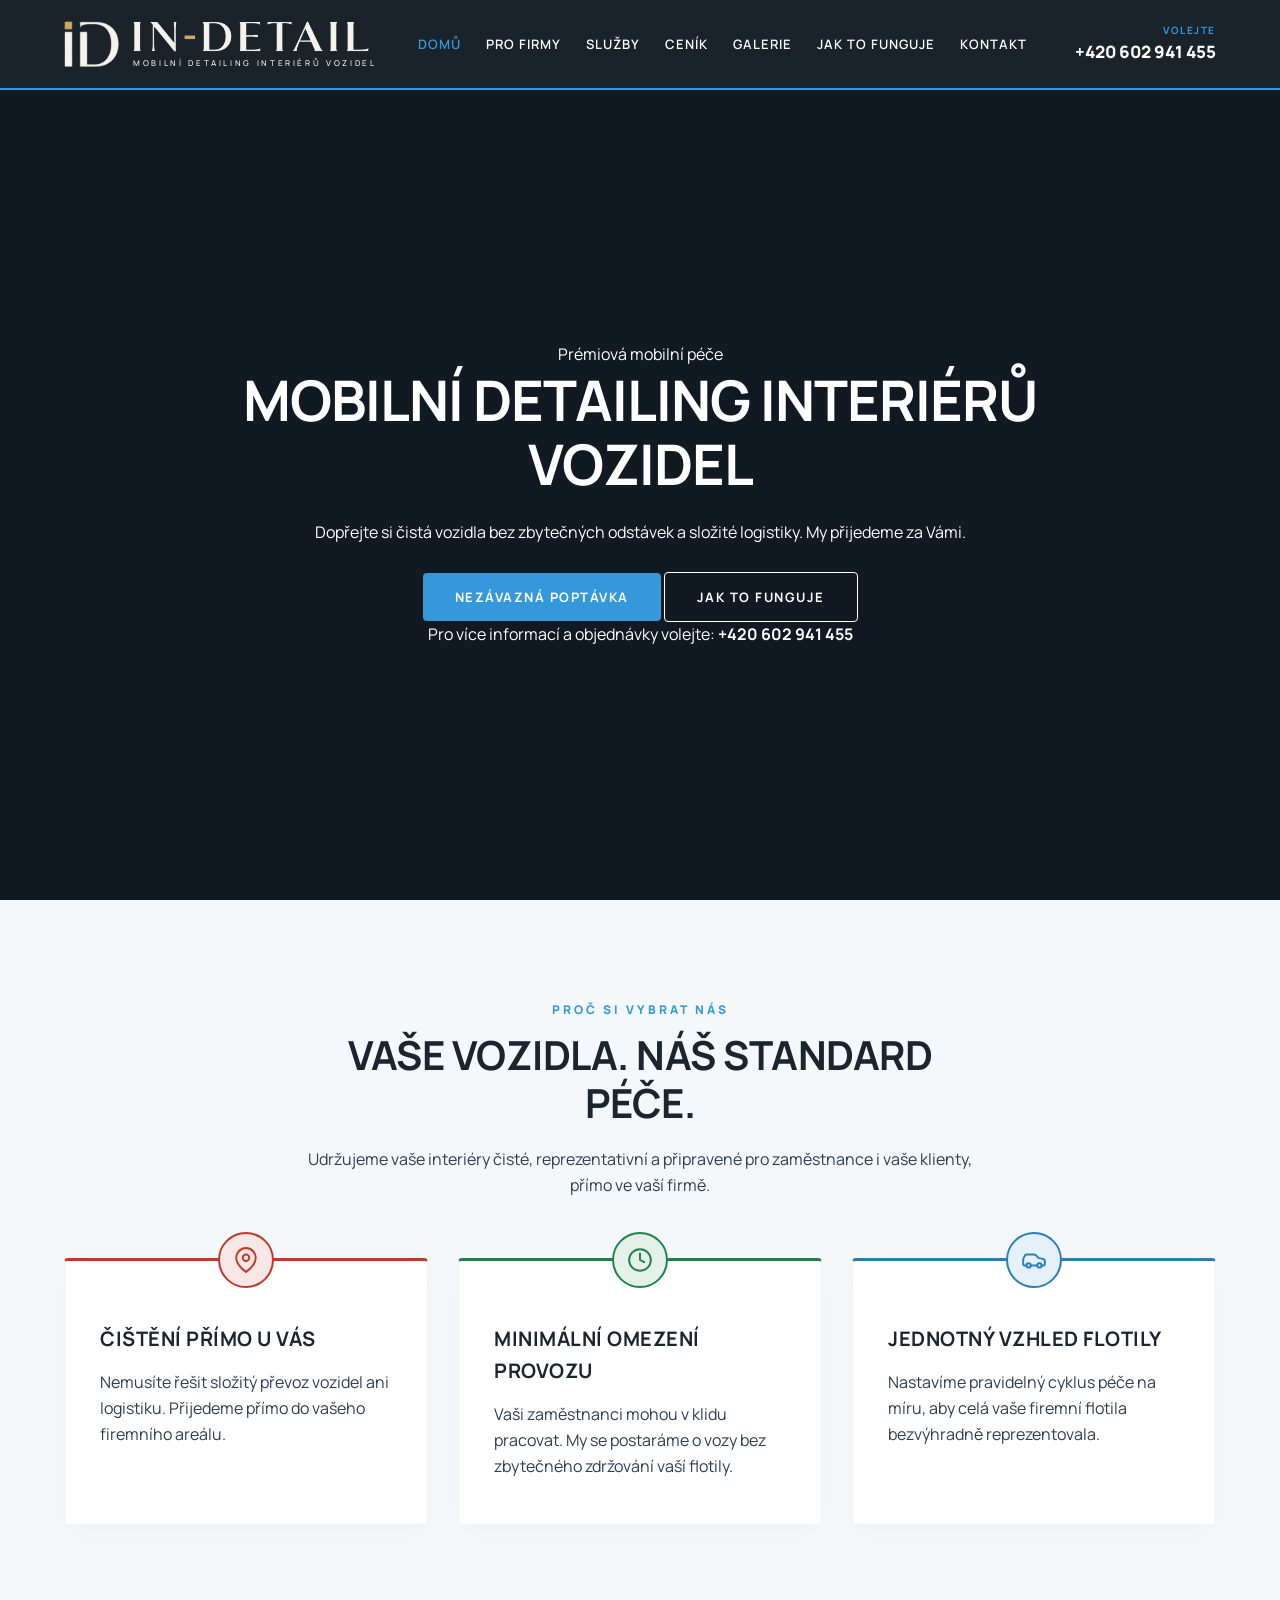
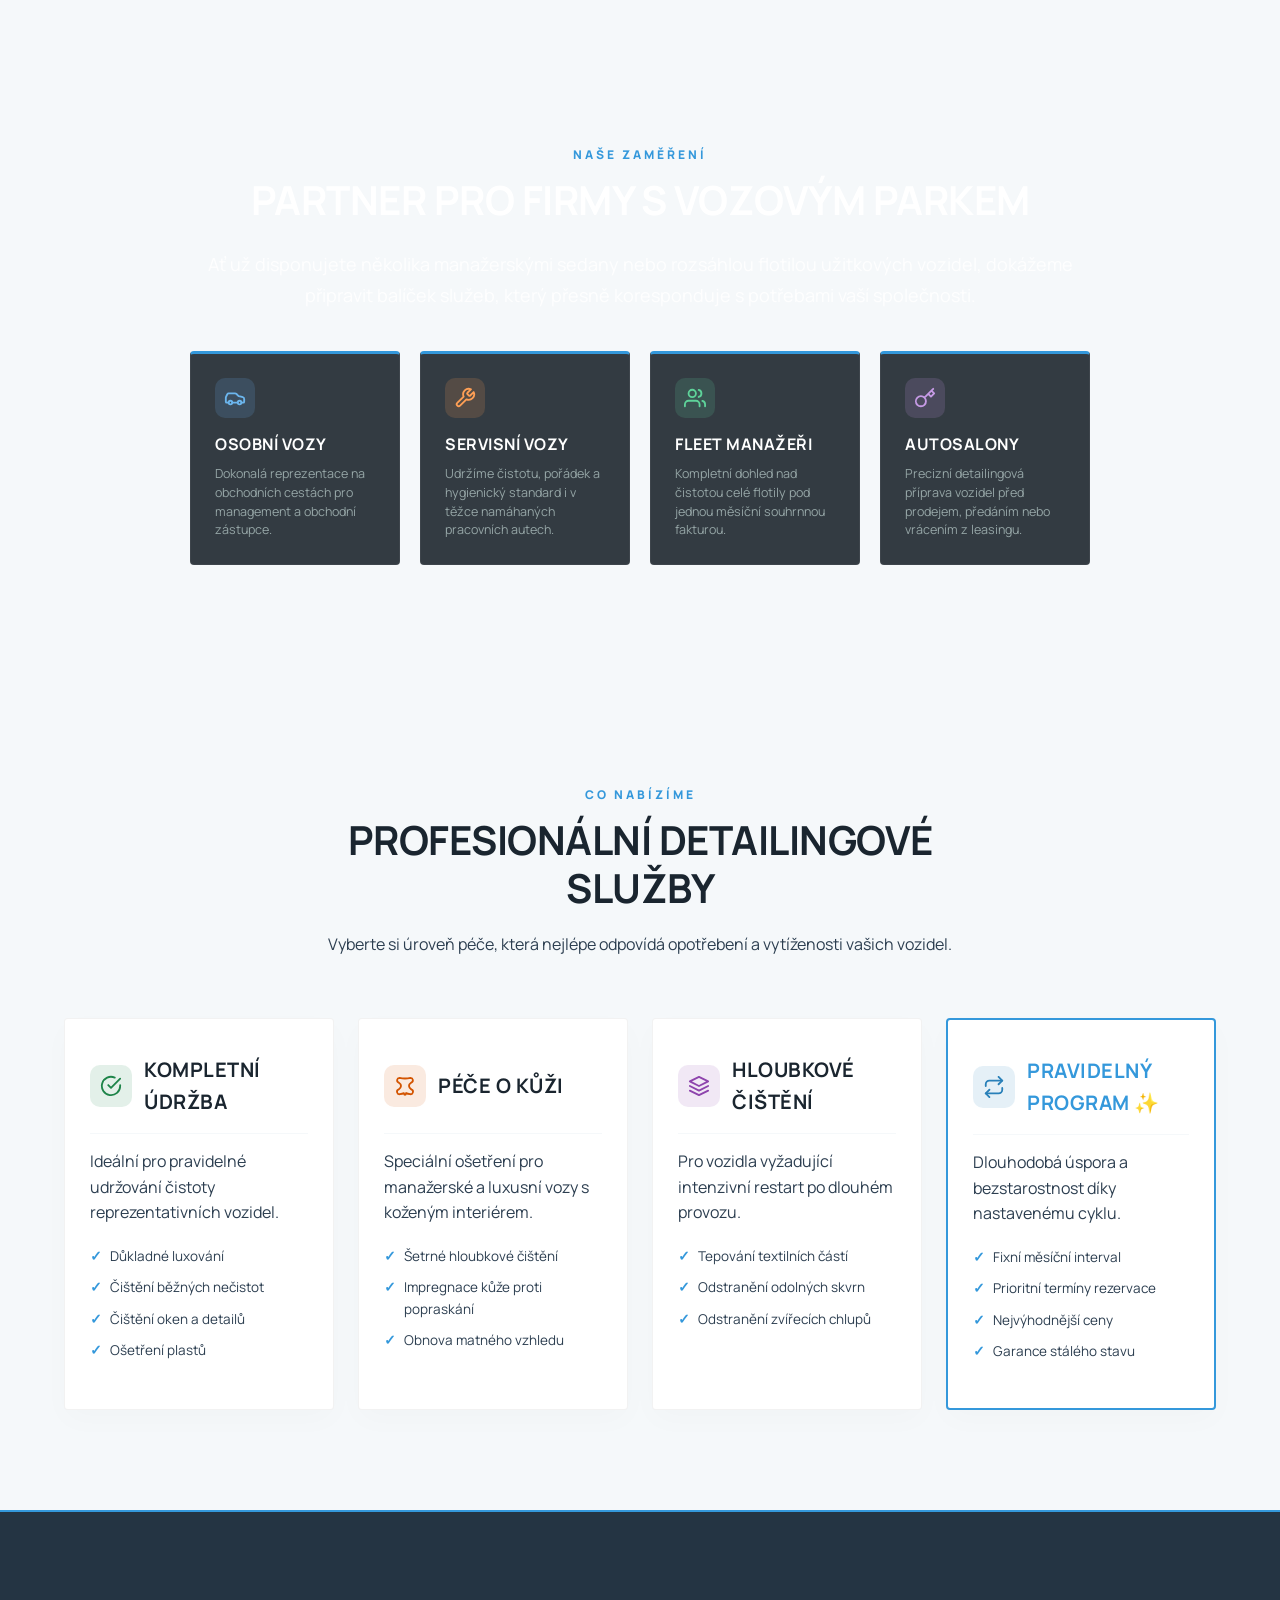
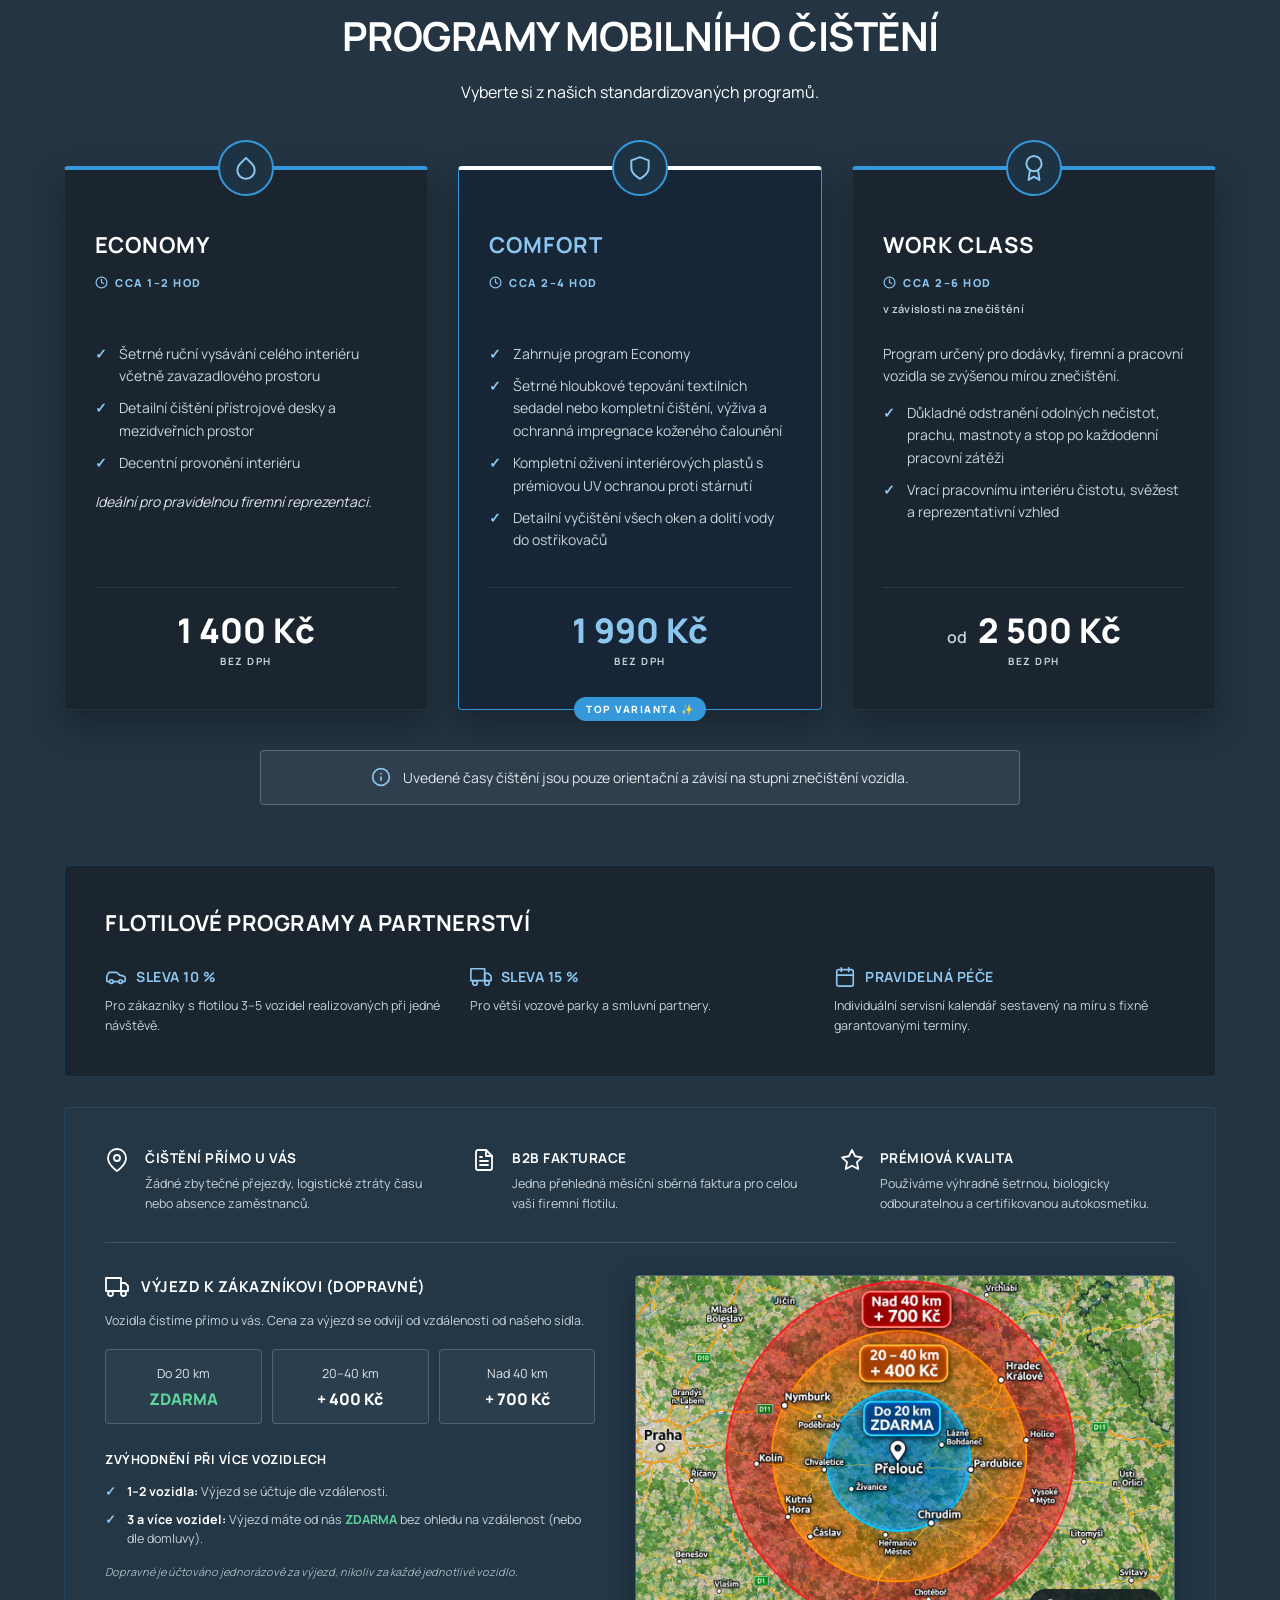
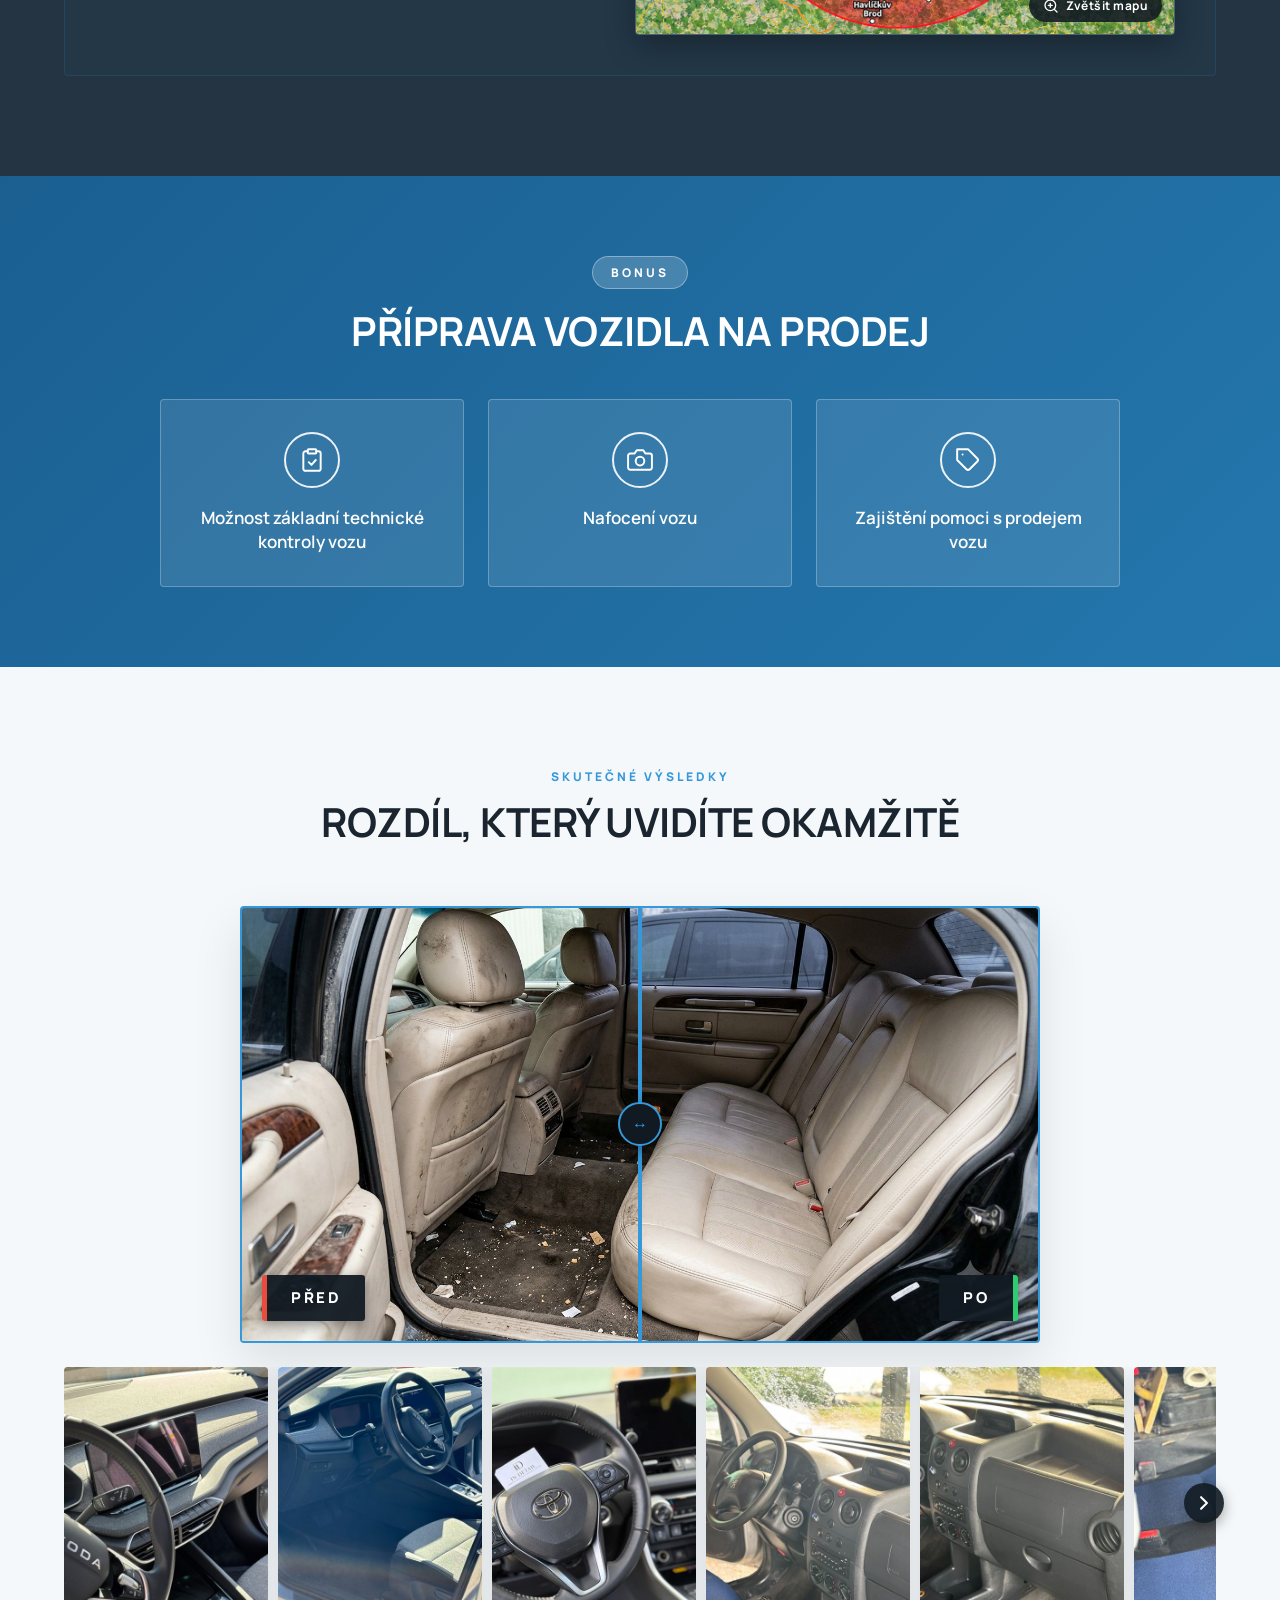
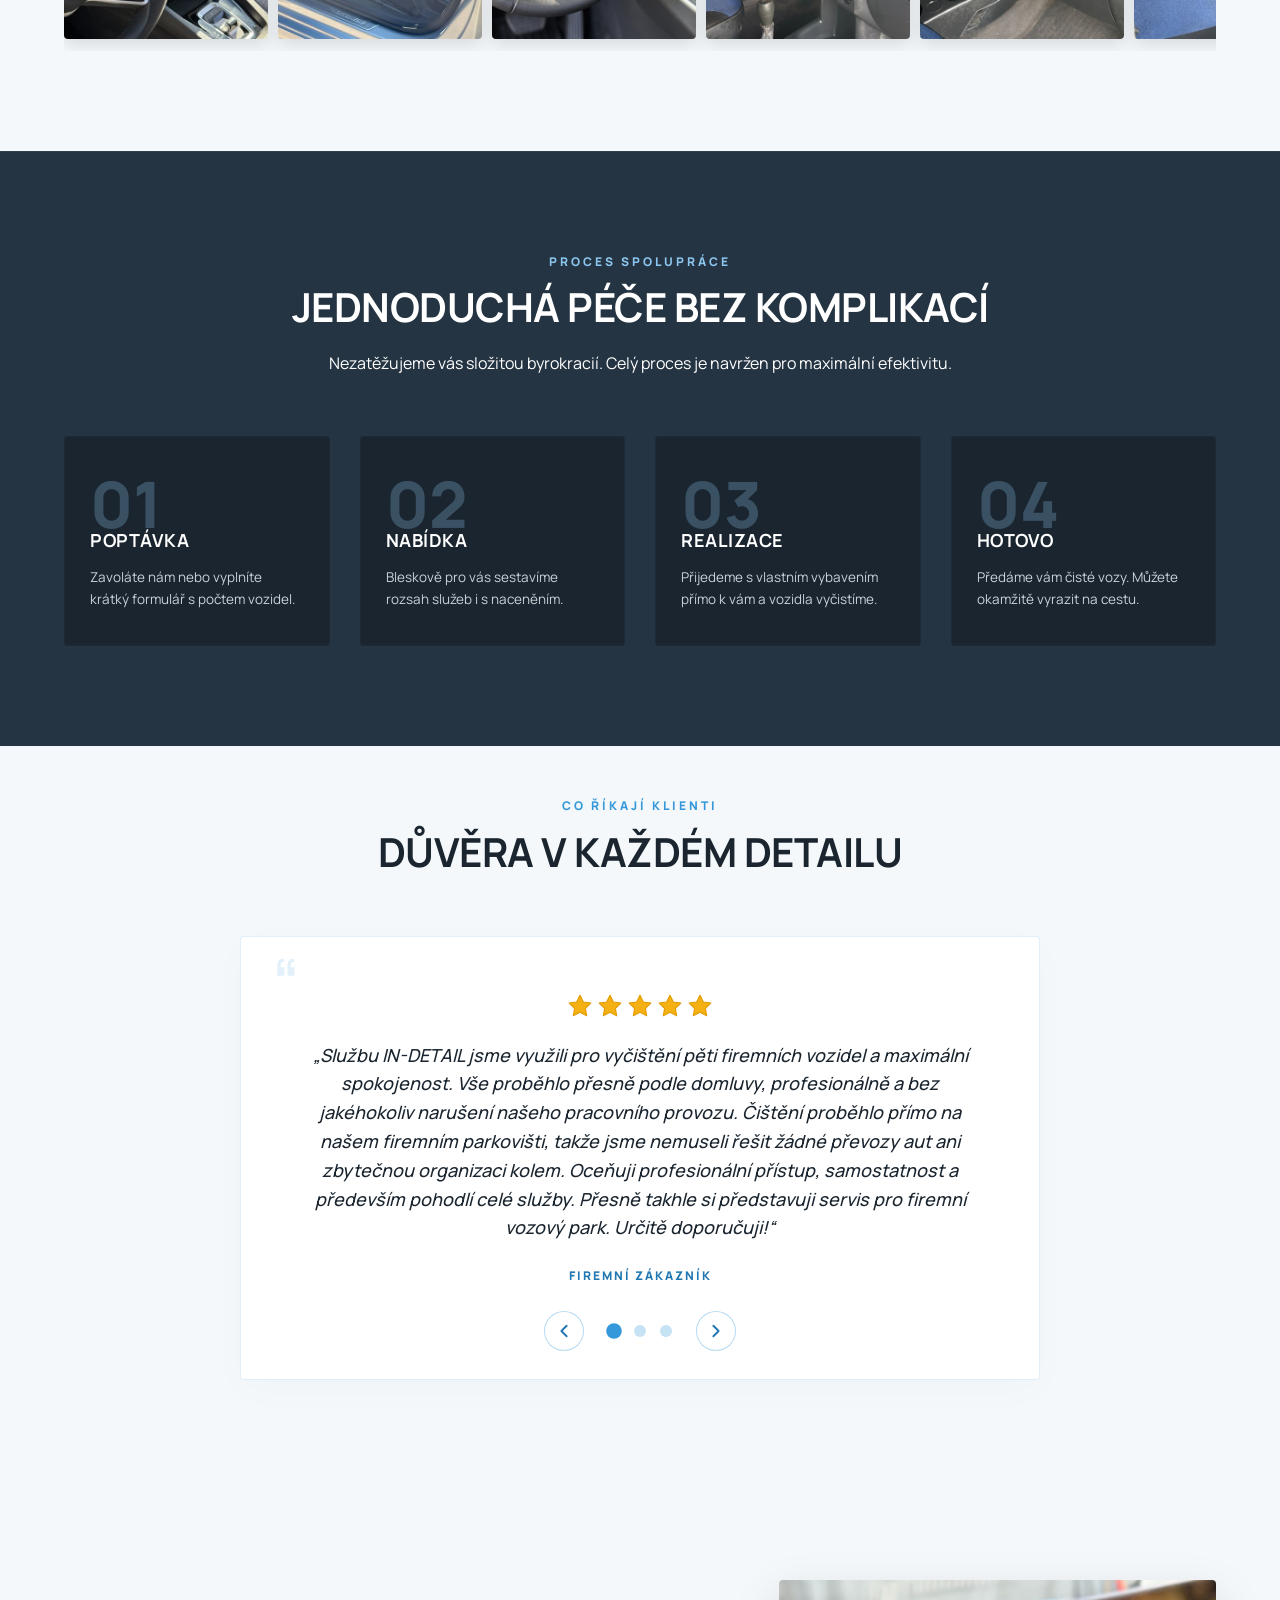
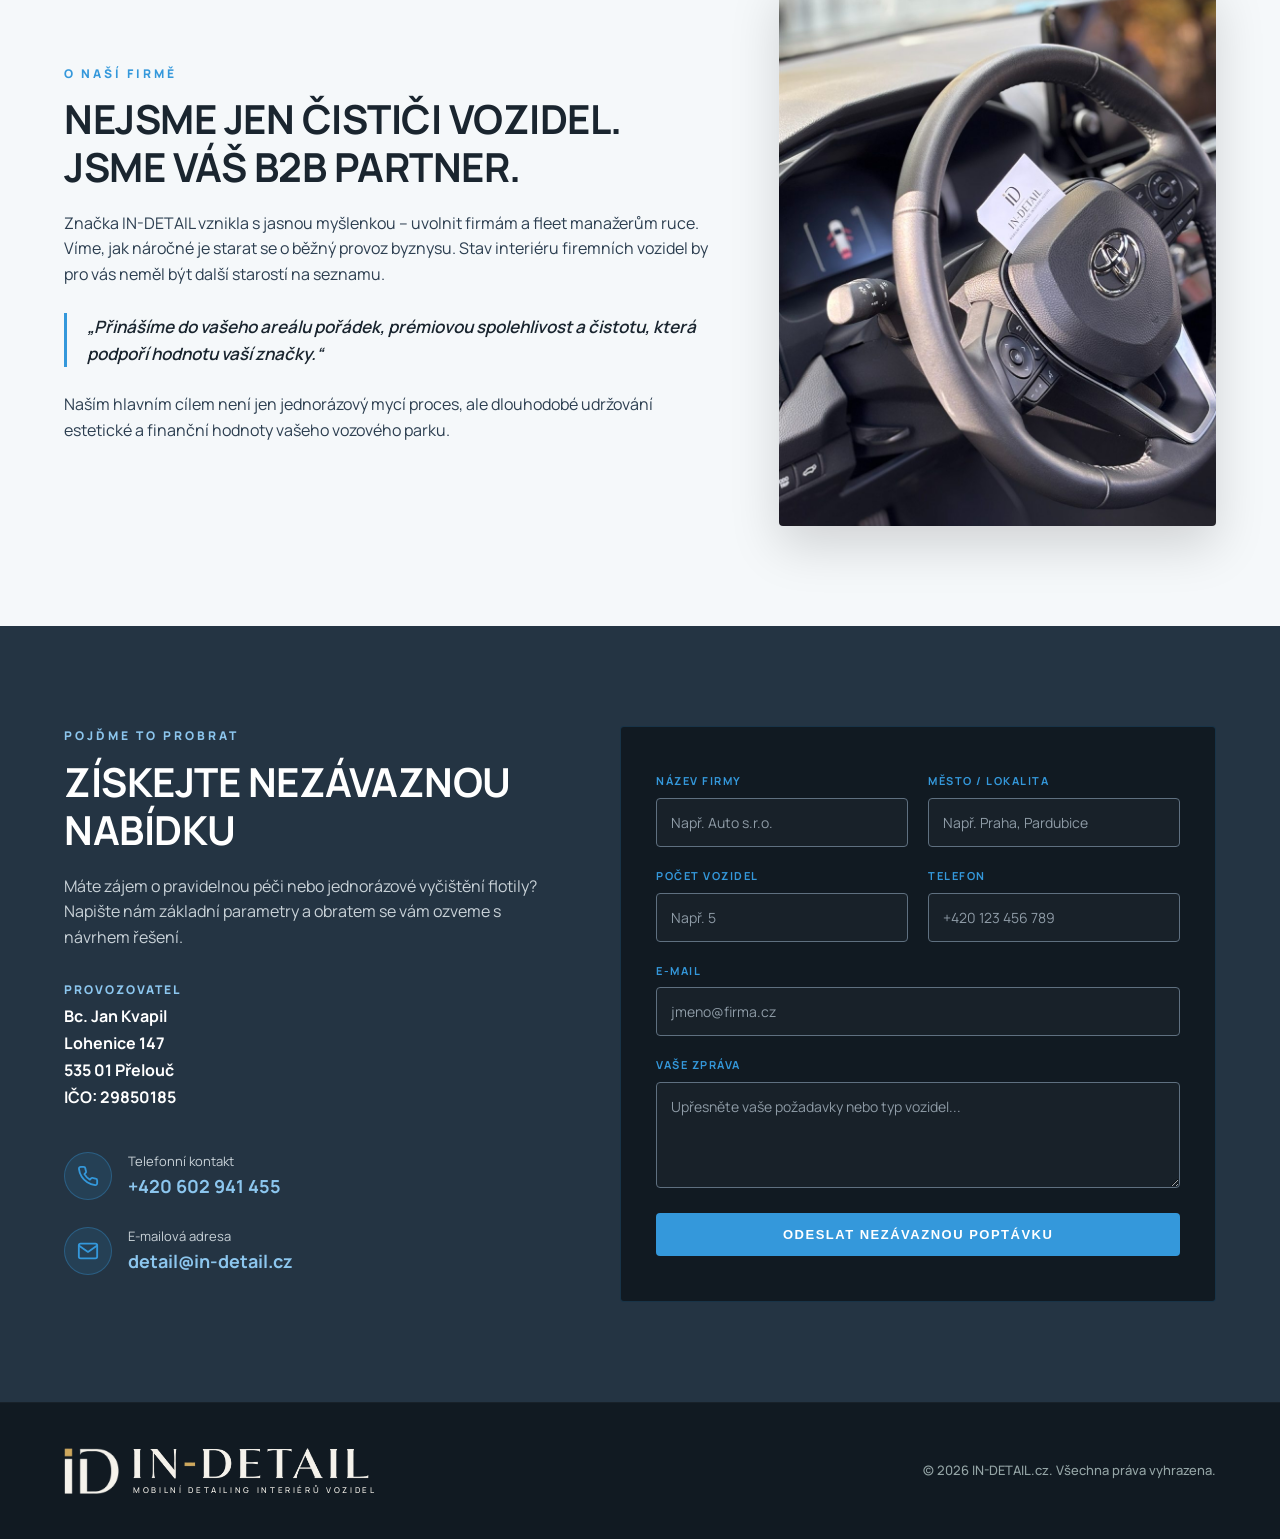
==== commit 7411b85f: "Fix punctuation in vehicle care description Corrected punctuation in the description paragraph." ====
--- a/index.html
+++ b/index.html
@@ -184,6 +184,8 @@
             <p class="subtitle">Prémiová mobilní péče</p>
             <h1>Mobilní detailing interiérů vozidel</h1>
             <p class="description">Dopřejte si čistá vozidla bez zbytečných odstávek a složité logistiky. My přijedeme za Vámi.</p>
+
+            <br>
             
             <div class="hero-actions">
                 <a href="#kontakt" class="btn btn-primary">Nezávazná poptávka</a>
@@ -202,7 +204,7 @@
             <div class="section-header">
                 <span class="section-tag">Proč si vybrat nás</span>
                 <h2 class="section-title">Vaše vozidla. Náš standard péče.</h2>
-                <p>Udržujeme vaše interiéry čisté, reprezentativní a připravené pro zaměstnance i vaše klienty přímo ve vaší firmě.</p>
+                <p>Udržujeme vaše interiéry čisté, reprezentativní a připravené pro zaměstnance i vaše klienty, přímo ve vaší firmě.</p>
             </div>
             
             <div class="benefits-grid">
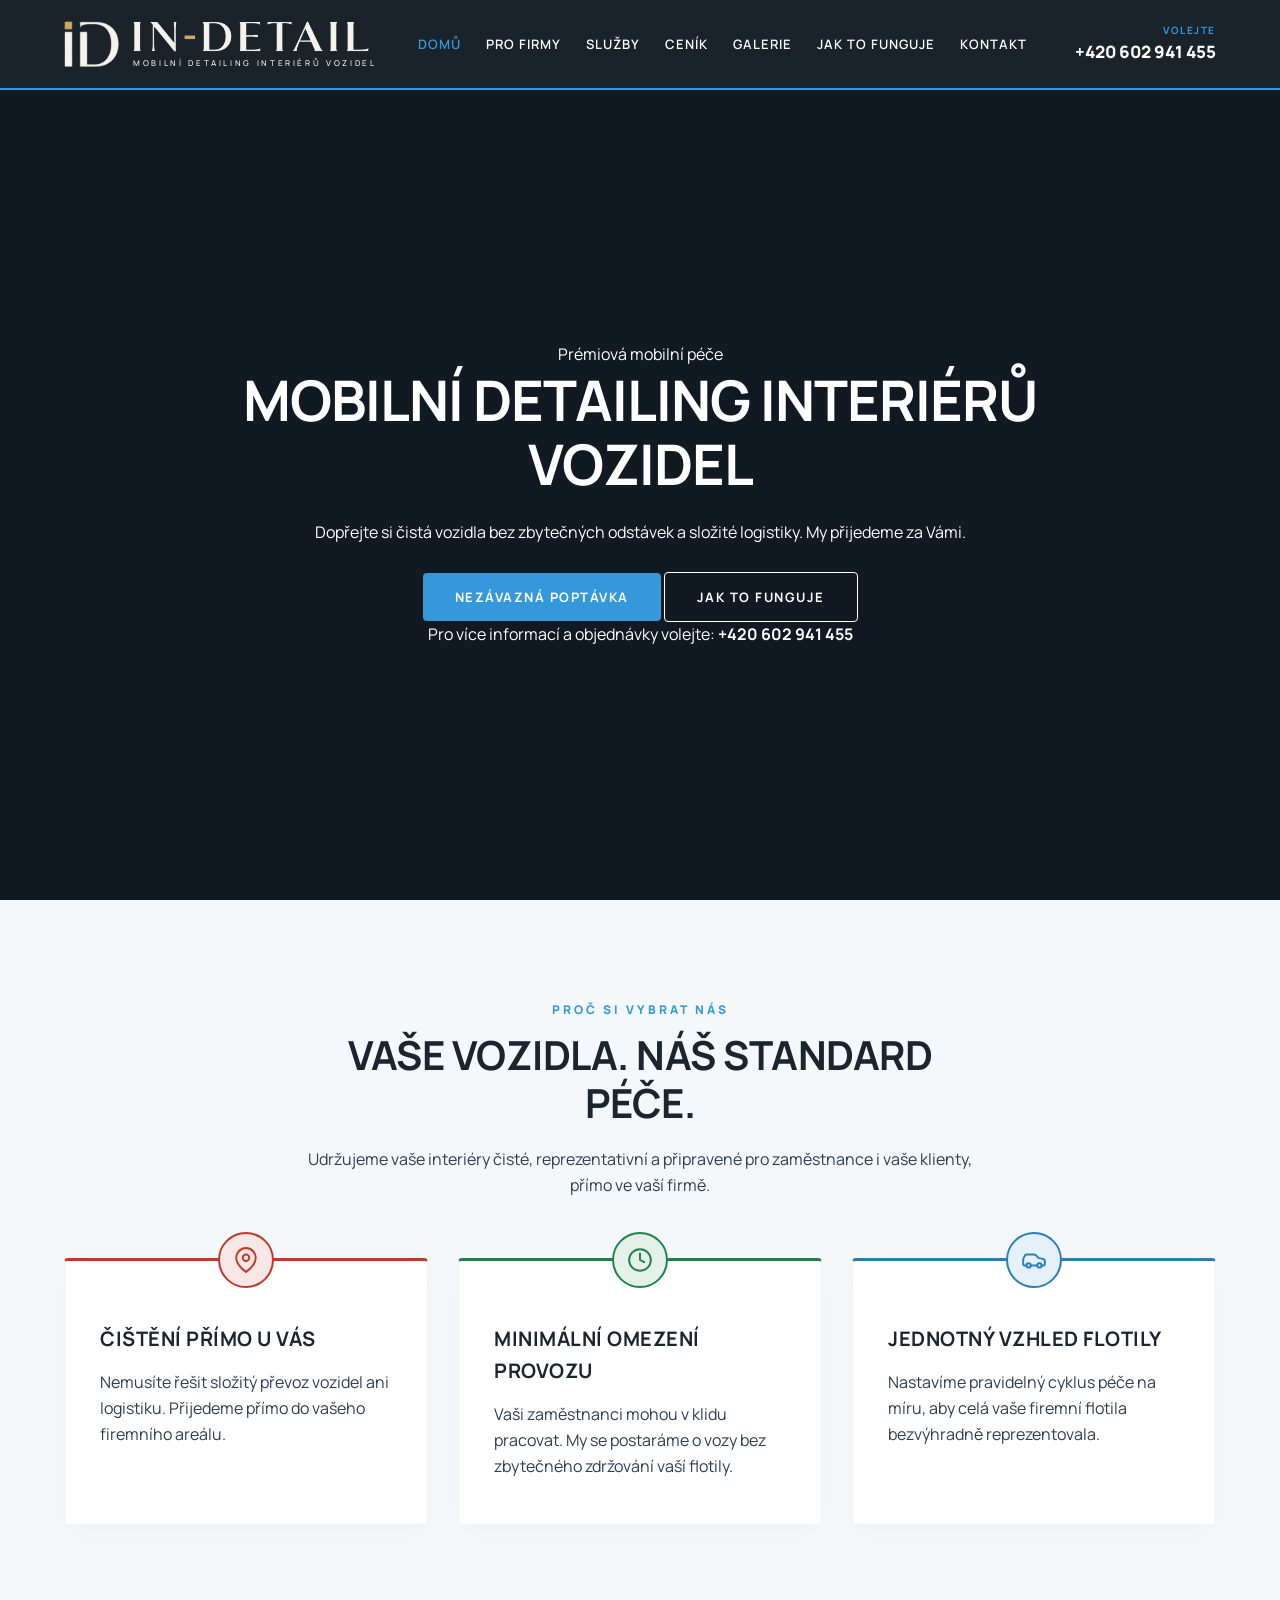
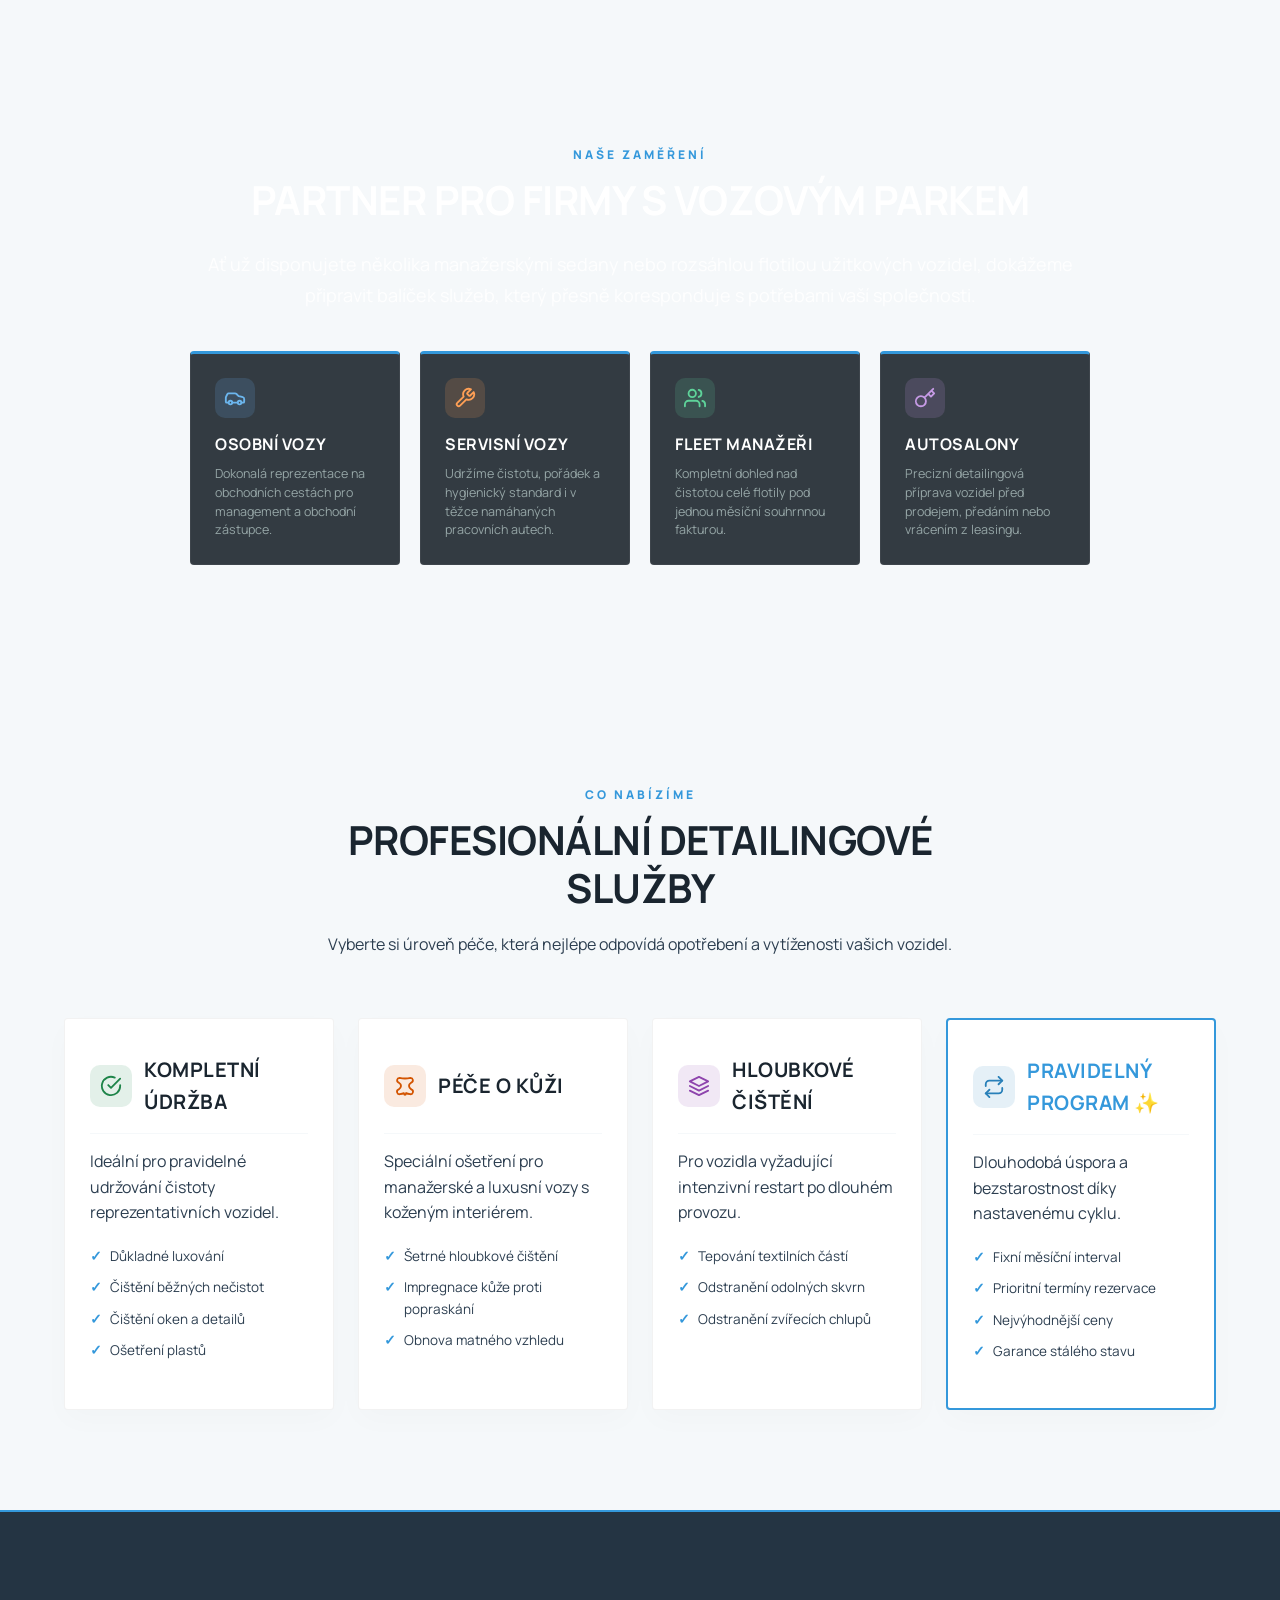
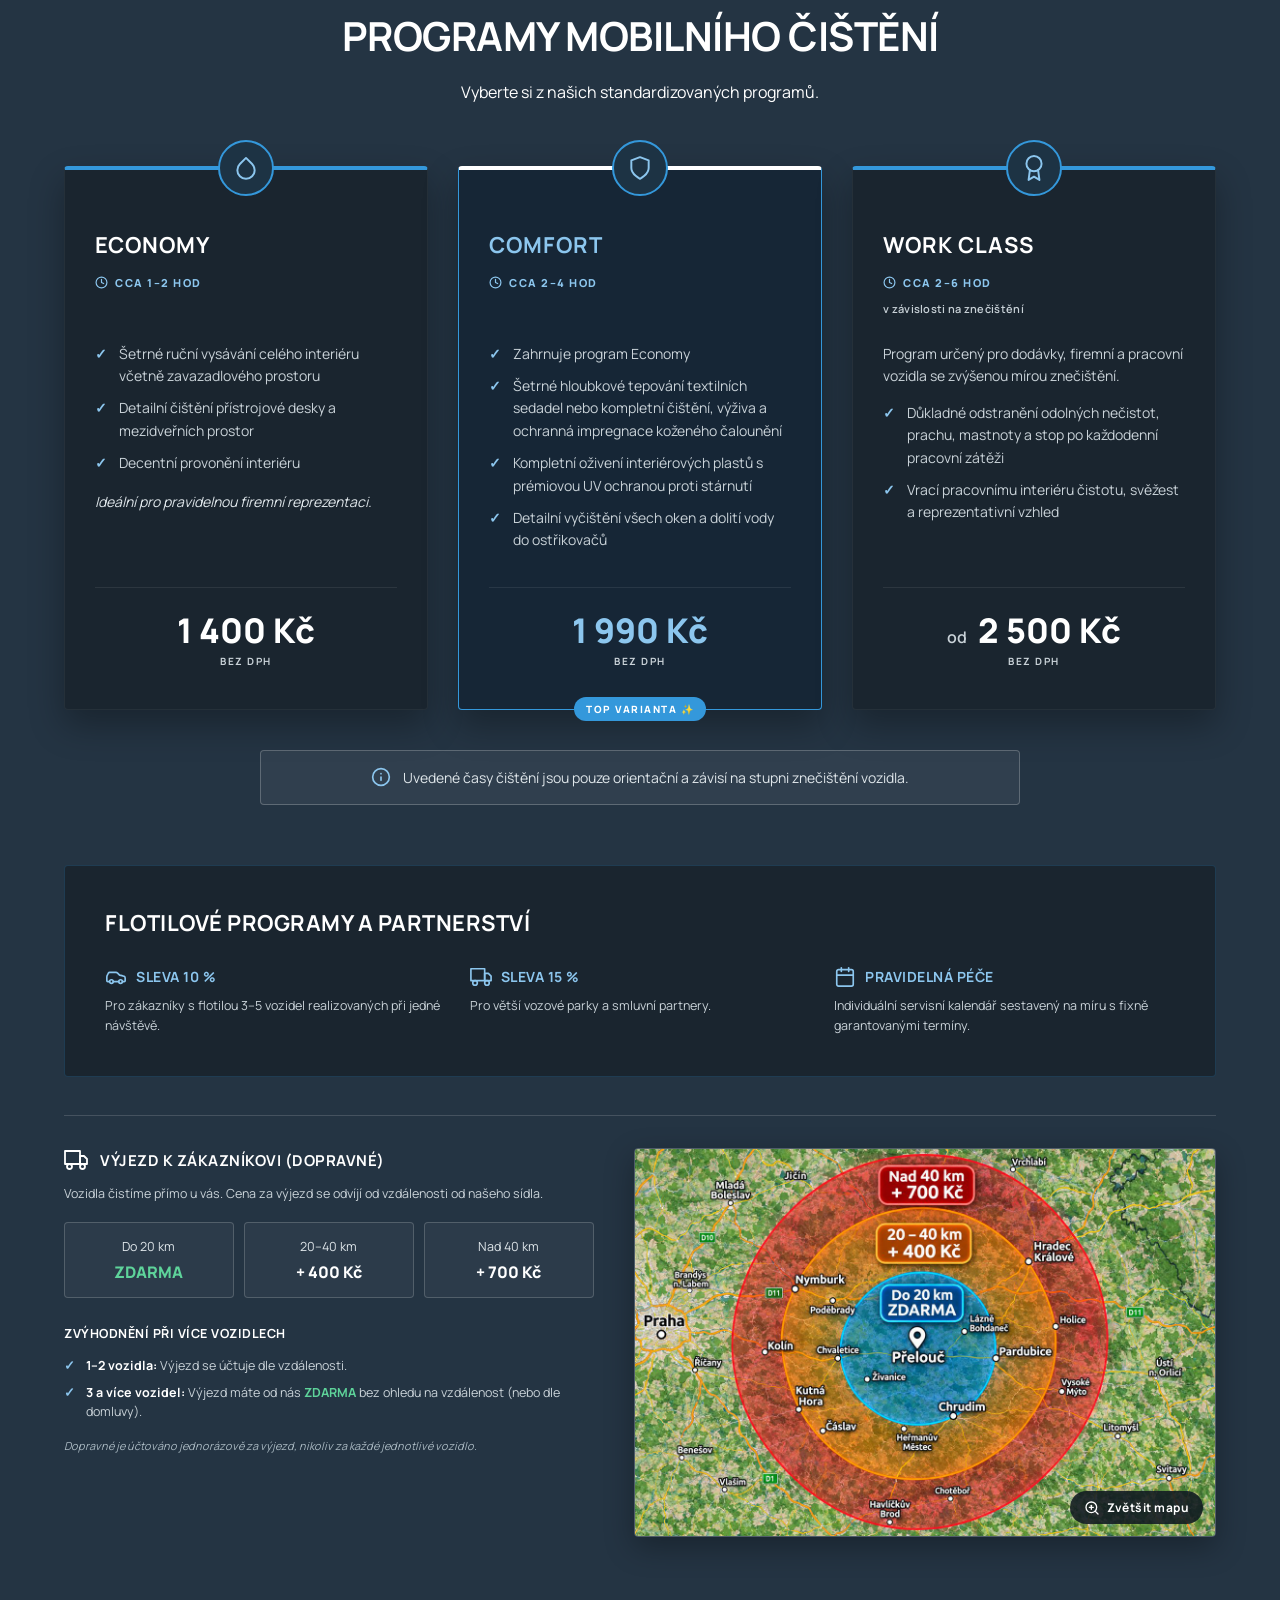
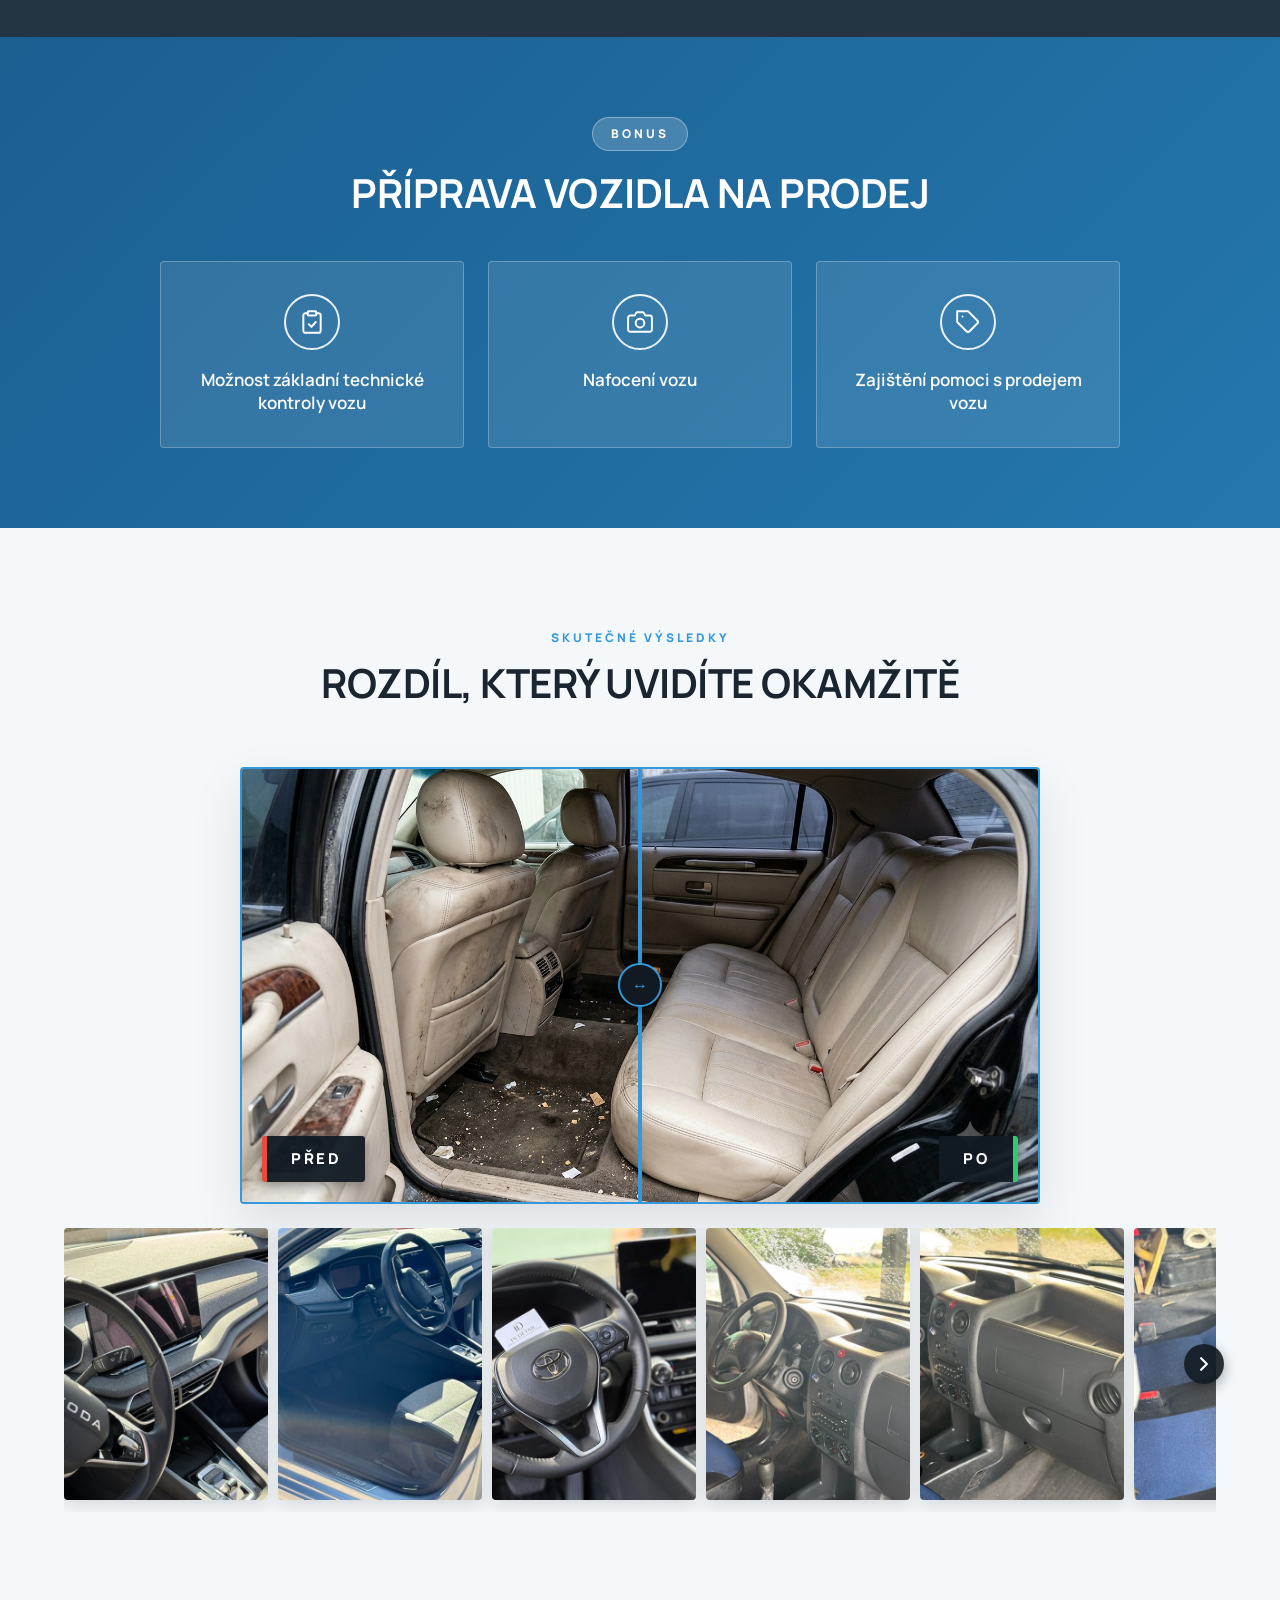
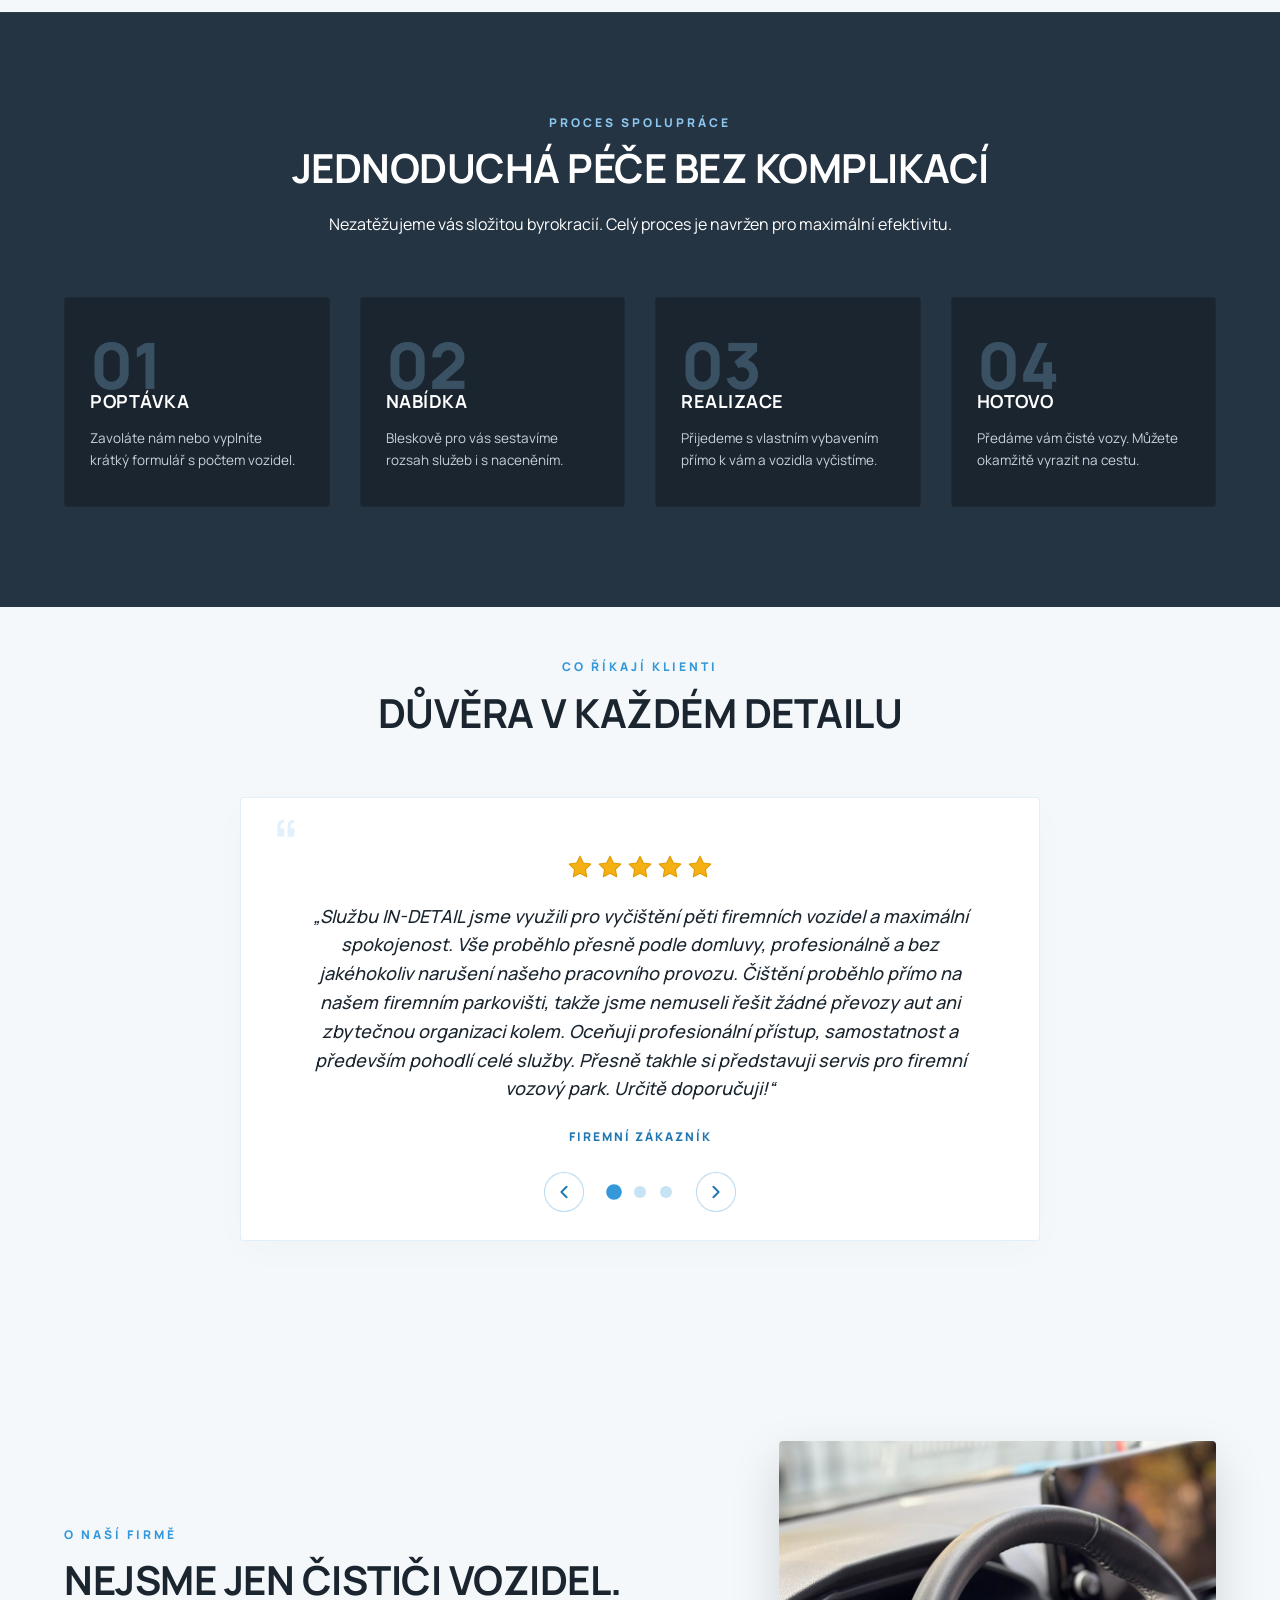
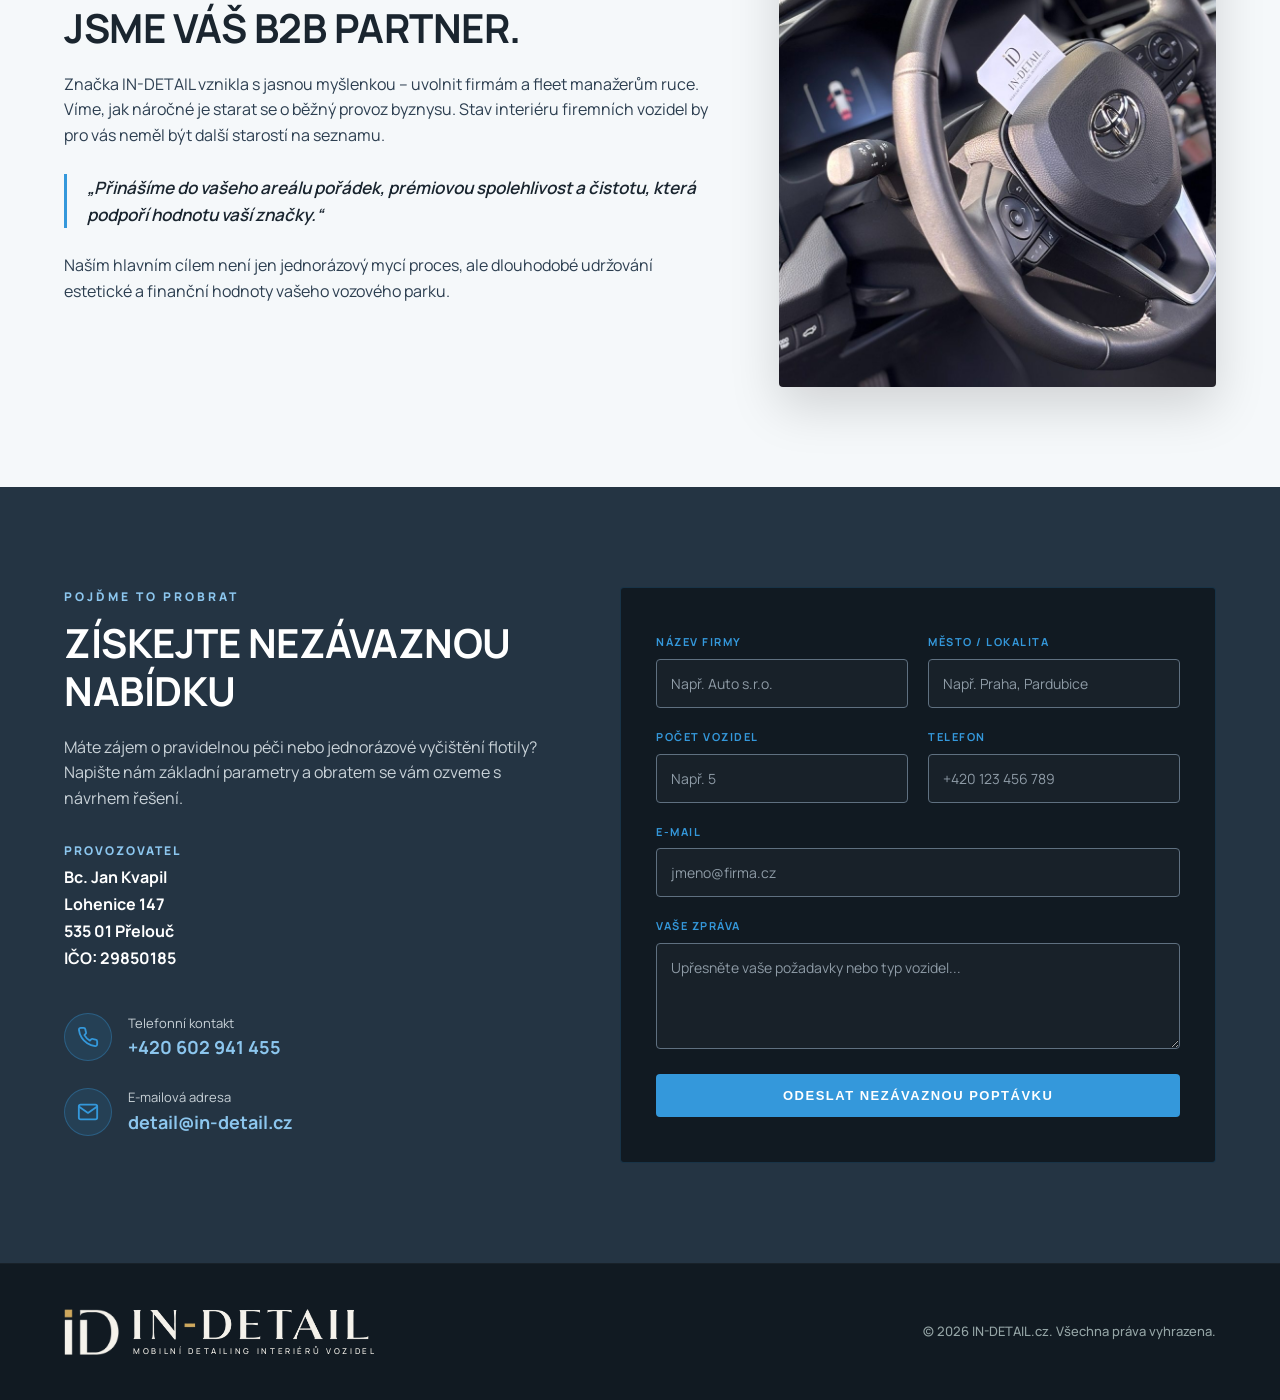
==== commit 0ce4eec6: "deleting whole column" ====
--- a/index.html
+++ b/index.html
@@ -485,37 +485,7 @@
                     </div>
                 </div>
 
-                <div class="pricing-extra-benefits">
-                    <div class="extra-benefit-list">
-                    <div class="extra-benefit-item">
-                        <span class="extra-benefit-icon" aria-hidden="true">
-                            <svg viewBox="0 0 24 24" fill="none" stroke="currentColor" stroke-width="1.8" stroke-linecap="round" stroke-linejoin="round"><path d="M21 10c0 7-9 13-9 13s-9-6-9-13a9 9 0 0 1 18 0z"/><circle cx="12" cy="10" r="3"/></svg>
-                        </span>
-                        <div class="extra-benefit-text">
-                            <strong>Čištění přímo u vás</strong>
-                            <p>Žádné zbytečné přejezdy, logistické ztráty času nebo absence zaměstnanců.</p>
-                        </div>
-                    </div>
-                    <div class="extra-benefit-item">
-                        <span class="extra-benefit-icon" aria-hidden="true">
-                            <svg viewBox="0 0 24 24" fill="none" stroke="currentColor" stroke-width="1.8" stroke-linecap="round" stroke-linejoin="round"><path d="M14 2H6a2 2 0 0 0-2 2v16a2 2 0 0 0 2 2h12a2 2 0 0 0 2-2V8z"/><polyline points="14 2 14 8 20 8"/><line x1="16" y1="13" x2="8" y2="13"/><line x1="16" y1="17" x2="8" y2="17"/><polyline points="10 9 9 9 8 9"/></svg>
-                        </span>
-                        <div class="extra-benefit-text">
-                            <strong>B2B Fakturace</strong>
-                            <p>Jedna přehledná měsíční sběrná faktura pro celou vaši firemní flotilu.</p>
-                        </div>
-                    </div>
-                    <div class="extra-benefit-item">
-                        <span class="extra-benefit-icon" aria-hidden="true">
-                            <svg viewBox="0 0 24 24" fill="none" stroke="currentColor" stroke-width="1.8" stroke-linecap="round" stroke-linejoin="round"><polygon points="12 2 15.09 8.26 22 9.27 17 14.14 18.18 21.02 12 17.77 5.82 21.02 7 14.14 2 9.27 8.91 8.26 12 2"/></svg>
-                        </span>
-                        <div class="extra-benefit-text">
-                            <strong>Prémiová kvalita</strong>
-                            <p>Používáme výhradně šetrnou, biologicky odbouratelnou a certifikovanou autokosmetiku.</p>
-                        </div>
-                    </div>
-                    </div>
-
+                
                     <!-- Výjezd k zákazníkovi (dopravné) a mapa zón -->
                     <div class="travel-fee">
                       <div class="travel-info">
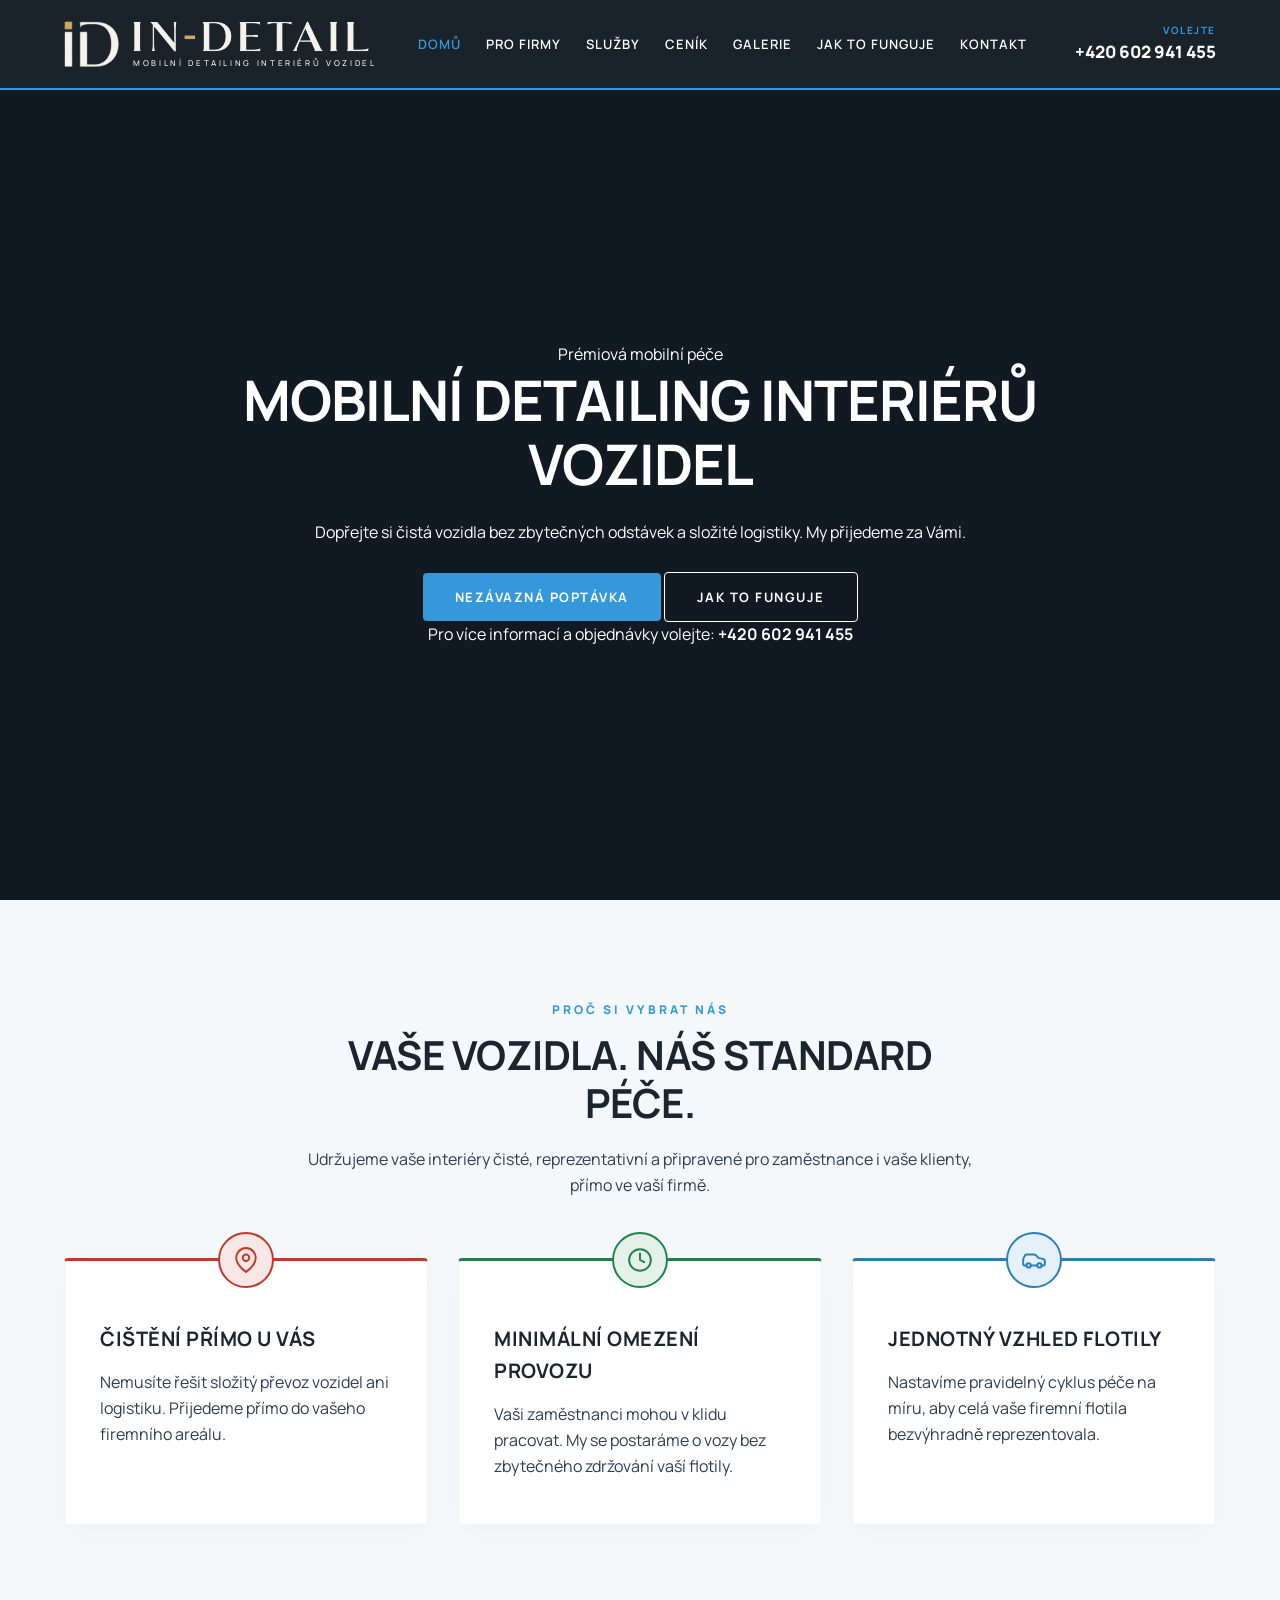
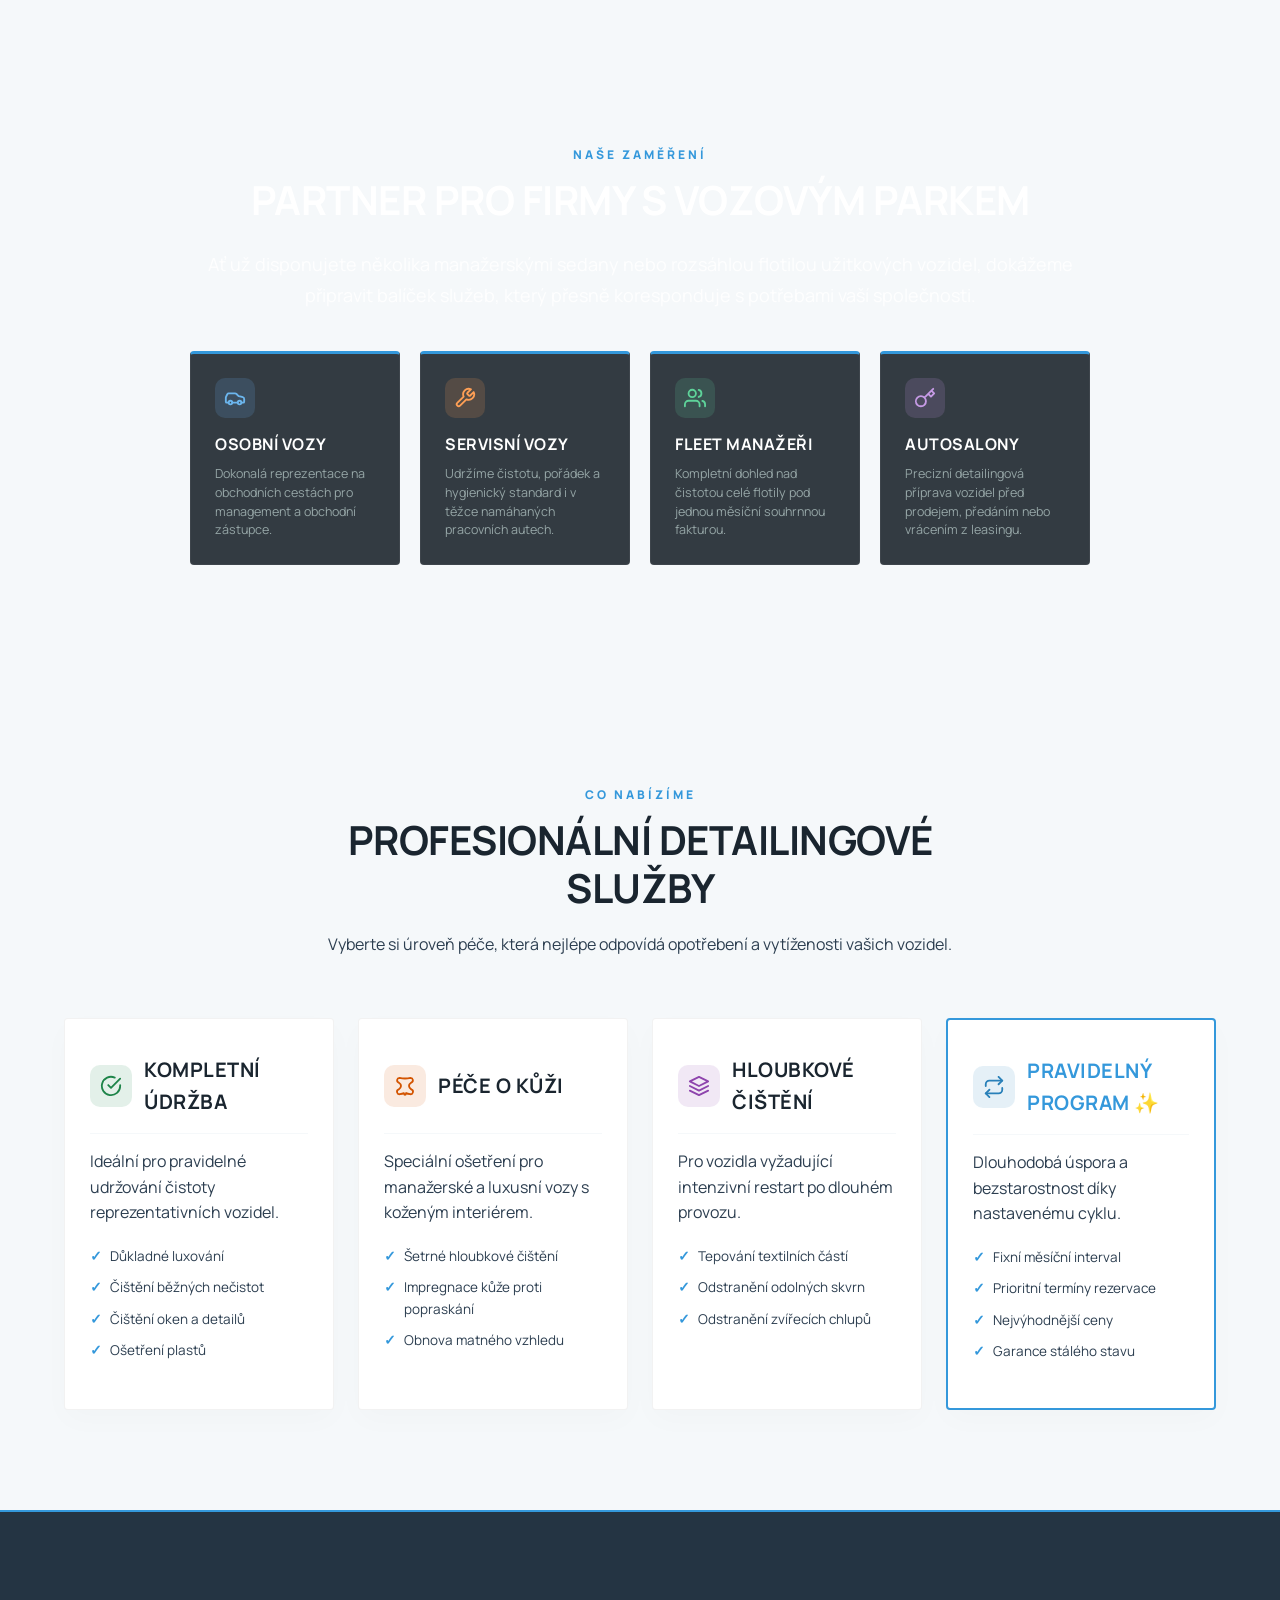
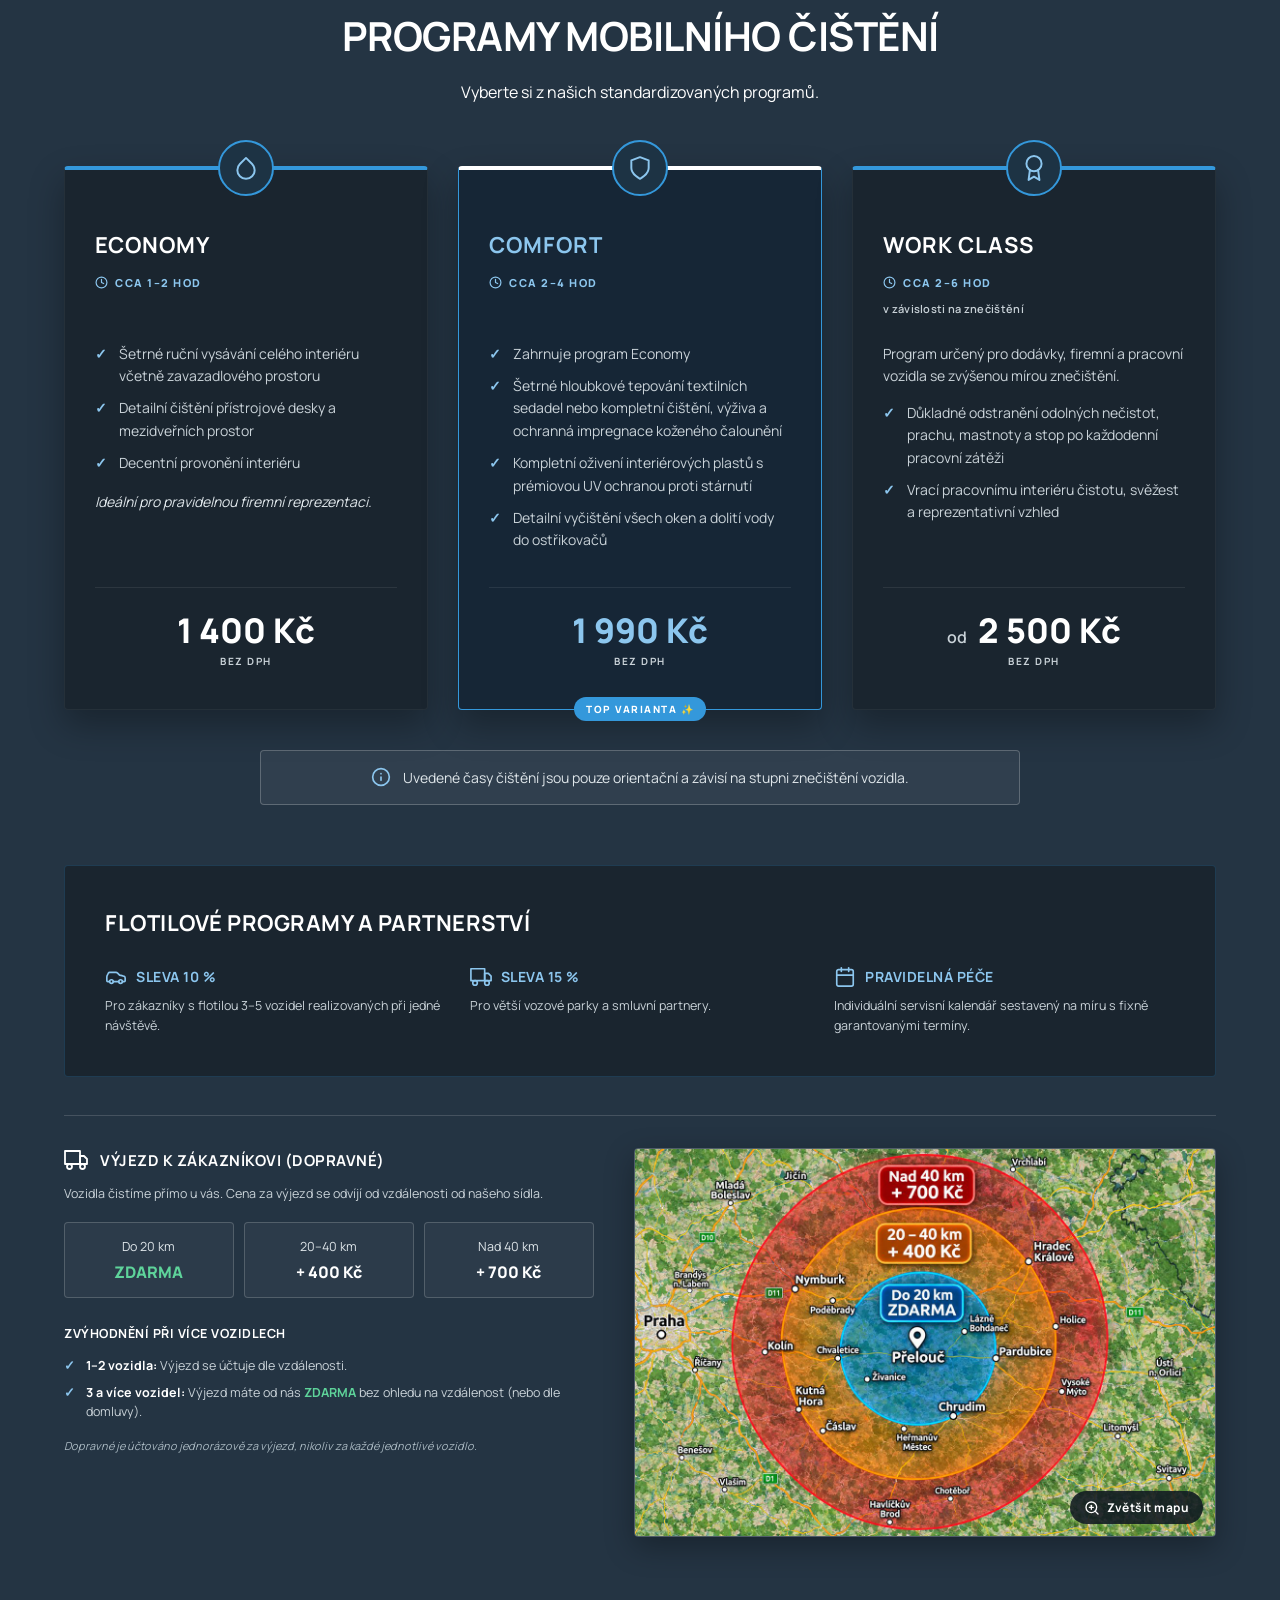
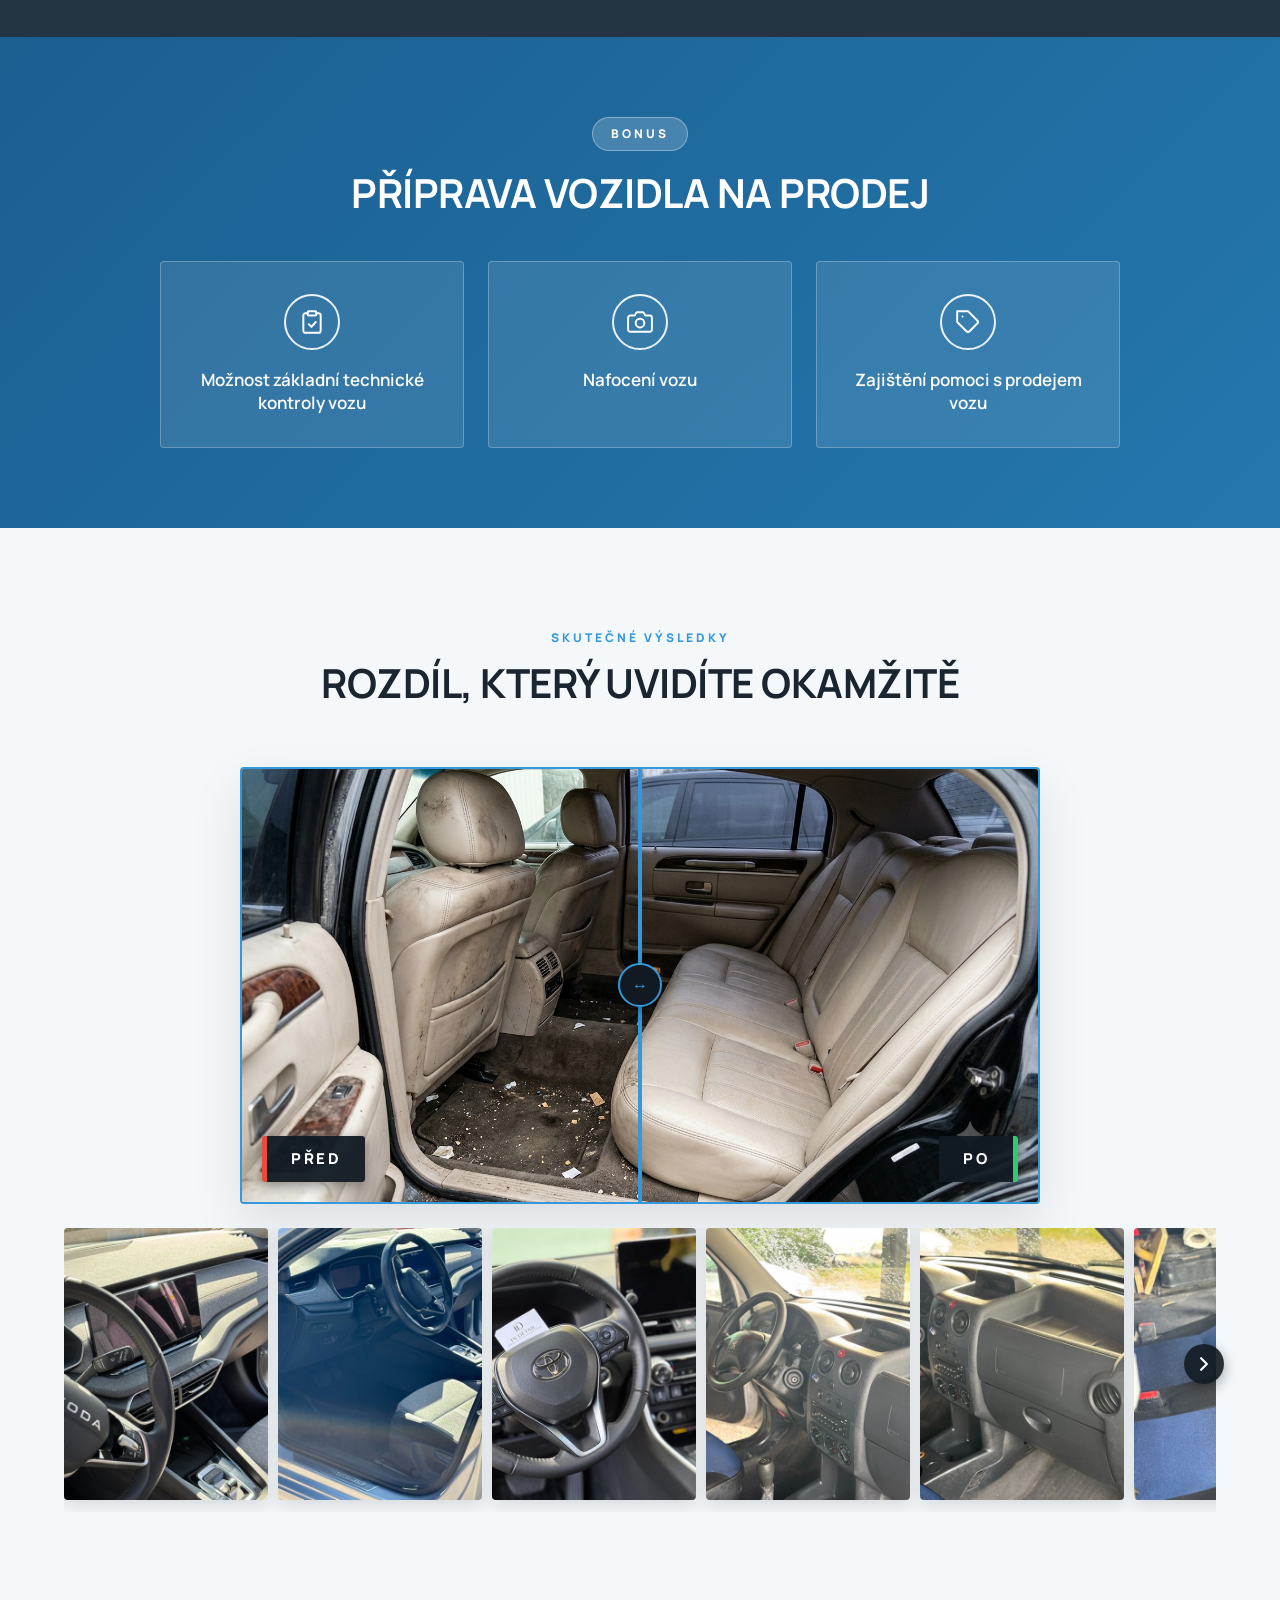
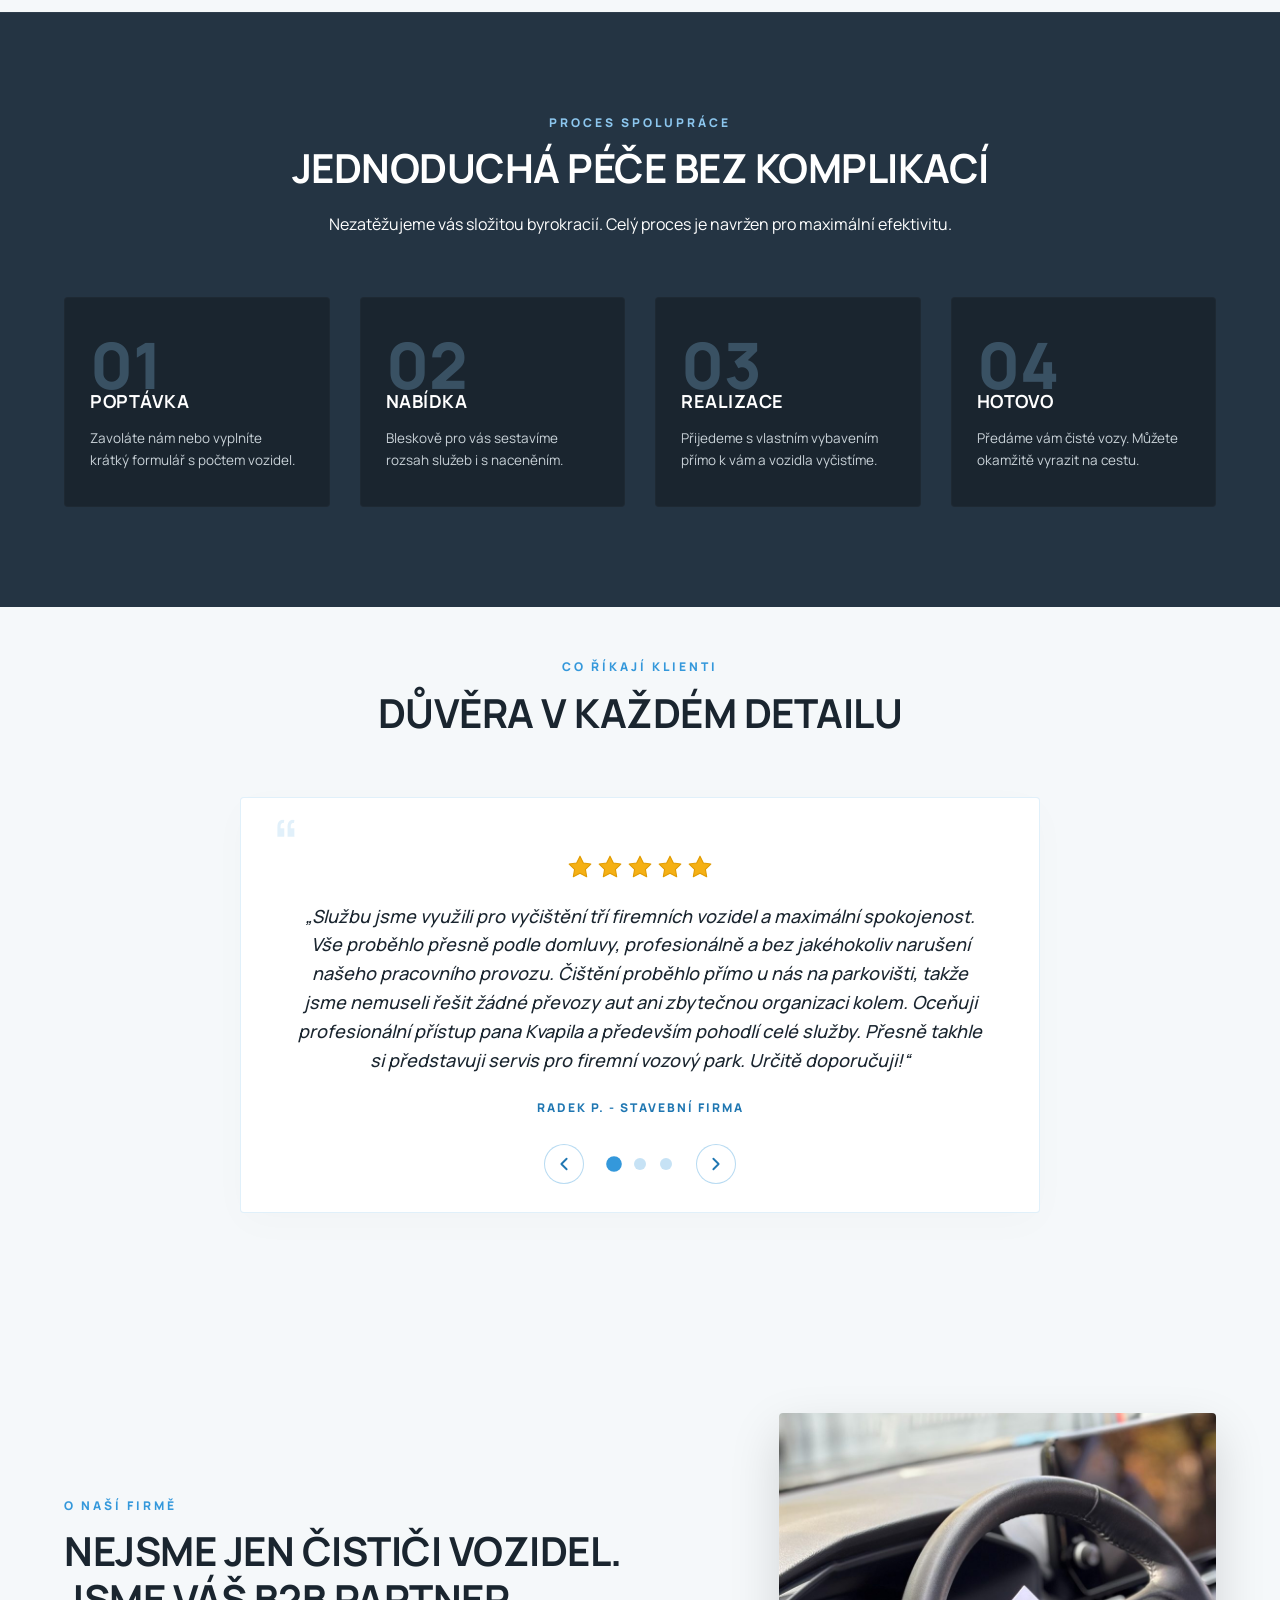
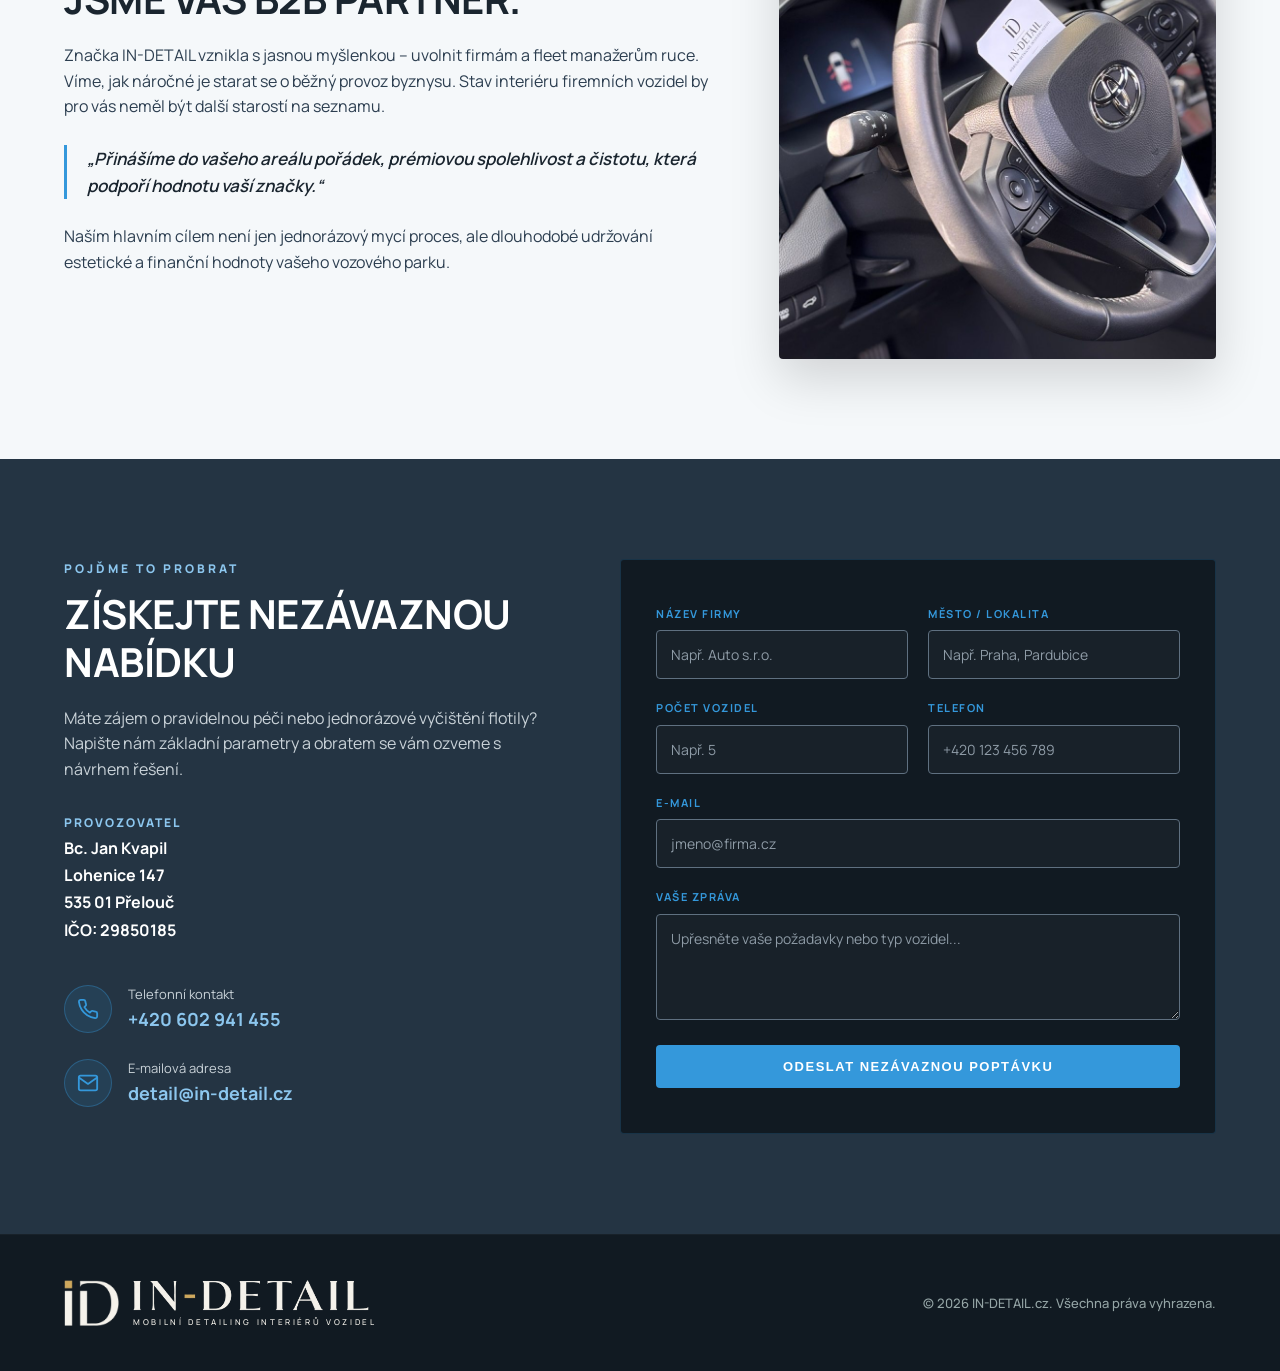
==== commit a6e40638: "review changes" ====
--- a/index.html
+++ b/index.html
@@ -92,7 +92,7 @@
                             "@type": "Offer",
                             "priceSpecification": {
                                 "@type": "UnitPriceSpecification",
-                                "price": "1400",
+                                "price": "1350",
                                 "priceCurrency": "CZK",
                                 "valueAddedTaxIncluded": false
                             },
@@ -106,7 +106,7 @@
                             "@type": "Offer",
                             "priceSpecification": {
                                 "@type": "UnitPriceSpecification",
-                                "price": "1990",
+                                "price": "1890",
                                 "priceCurrency": "CZK",
                                 "valueAddedTaxIncluded": false
                             },
@@ -719,24 +719,24 @@
                             <div class="review-stars" role="img" aria-label="Hodnocení 5 z 5 hvězdiček">
                                 <svg aria-hidden="true"><use href="#icon-star"/></svg><svg aria-hidden="true"><use href="#icon-star"/></svg><svg aria-hidden="true"><use href="#icon-star"/></svg><svg aria-hidden="true"><use href="#icon-star"/></svg><svg aria-hidden="true"><use href="#icon-star"/></svg>
                             </div>
-                            <p class="testimonial-text">„Službu IN-DETAIL jsme využili pro vyčištění pěti firemních vozidel a maximální spokojenost. Vše proběhlo přesně podle domluvy, profesionálně a bez jakéhokoliv narušení našeho pracovního provozu. Čištění proběhlo přímo na našem firemním parkovišti, takže jsme nemuseli řešit žádné převozy aut ani zbytečnou organizaci kolem. Oceňuji profesionální přístup, samostatnost a především pohodlí celé služby. Přesně takhle si představuji servis pro firemní vozový park. Určitě doporučuji!“</p>
-                            <p class="testimonial-author">Firemní zákazník</p>
+                            <p class="testimonial-text">„Službu jsme využili pro vyčištění tří firemních vozidel a maximální spokojenost. Vše proběhlo přesně podle domluvy, profesionálně a bez jakéhokoliv narušení našeho pracovního provozu. Čištění proběhlo přímo u nás na parkovišti, takže jsme nemuseli řešit žádné převozy aut ani zbytečnou organizaci kolem. Oceňuji profesionální přístup pana Kvapila a především pohodlí celé služby. Přesně takhle si představuji servis pro firemní vozový park. Určitě doporučuji!“</p>
+                            <p class="testimonial-author">Radek P. - stavební firma</p>
                         </article>
 
                         <article class="review" role="group" aria-roledescription="slide" aria-label="2 z 3">
                             <div class="review-stars" role="img" aria-label="Hodnocení 5 z 5 hvězdiček">
                                 <svg aria-hidden="true"><use href="#icon-star"/></svg><svg aria-hidden="true"><use href="#icon-star"/></svg><svg aria-hidden="true"><use href="#icon-star"/></svg><svg aria-hidden="true"><use href="#icon-star"/></svg><svg aria-hidden="true"><use href="#icon-star"/></svg>
                             </div>
-                            <p class="testimonial-text">„Nechal jsem si u IN-DETAIL vyčistit motorku před zazimováním a musím říct, že výsledek předčil moje očekávání. Skvělý a profesionální přístup, pečlivost do posledního detailu a hlavně je vidět, že svou práci dělají s nadšením. Motorka po čištění vypadala jako nová. Oceňuji také domluvu a ochotu přizpůsobit se mým časovým možnostem. Rozhodně doporučuji všem, kteří chtějí svému stroji dopřát pořádnou péči!“</p>
-                            <p class="testimonial-author">Majitel motocyklu</p>
+                            <p class="testimonial-text">„Nechal jsem si u p. Kvapila vyčistit motorku před zazimováním a musím říct, že výsledek předčil moje očekávání. Skvělý a profesionální přístup, pečlivost do posledního detailu a hlavně je vidět, že svou práci dělá s nadšením. Motorka po čištění vypadala jako nová. Oceňuji také domluvu a ochotu přizpůsobit se mým časovým možnostem. Rozhodně doporučuji!“</p>
+                            <p class="testimonial-author">Petr S.</p>
                         </article>
 
                         <article class="review" role="group" aria-roledescription="slide" aria-label="3 z 3">
                             <div class="review-stars" role="img" aria-label="Hodnocení 5 z 5 hvězdiček">
                                 <svg aria-hidden="true"><use href="#icon-star"/></svg><svg aria-hidden="true"><use href="#icon-star"/></svg><svg aria-hidden="true"><use href="#icon-star"/></svg><svg aria-hidden="true"><use href="#icon-star"/></svg><svg aria-hidden="true"><use href="#icon-star"/></svg>
                             </div>
-                            <p class="testimonial-text">„Jako maminka dvou dětí mám auto neustále v provozu a podle toho také vypadalo. Drobky, skvrny a nepořádek byly všude a pan Kvapil odvedl skvělou práci, interiér je jako nový a celé auto krásně voní. Oceňuji profesionální přístup, skvělou domluvu a pohodlí čištění přímo u našeho domu. Určitě doporučuji a ráda využiji znovu!“</p>
-                            <p class="testimonial-author">Maminka dvou dětí</p>
+                            <p class="testimonial-text">„Jako máma dvou dětí mám auto neustále v provozu a podle toho také vypadalo. Po předání vozu byl interiér jako nový a celé auto krásně voní. Skvělý přístup a domluva za námi domů dojet i o víkendu. Určitě doporučuji a ráda využiji znovu!“</p>
+                            <p class="testimonial-author">Lenka K.</p>
                         </article>
                     </div>
                 </div>
